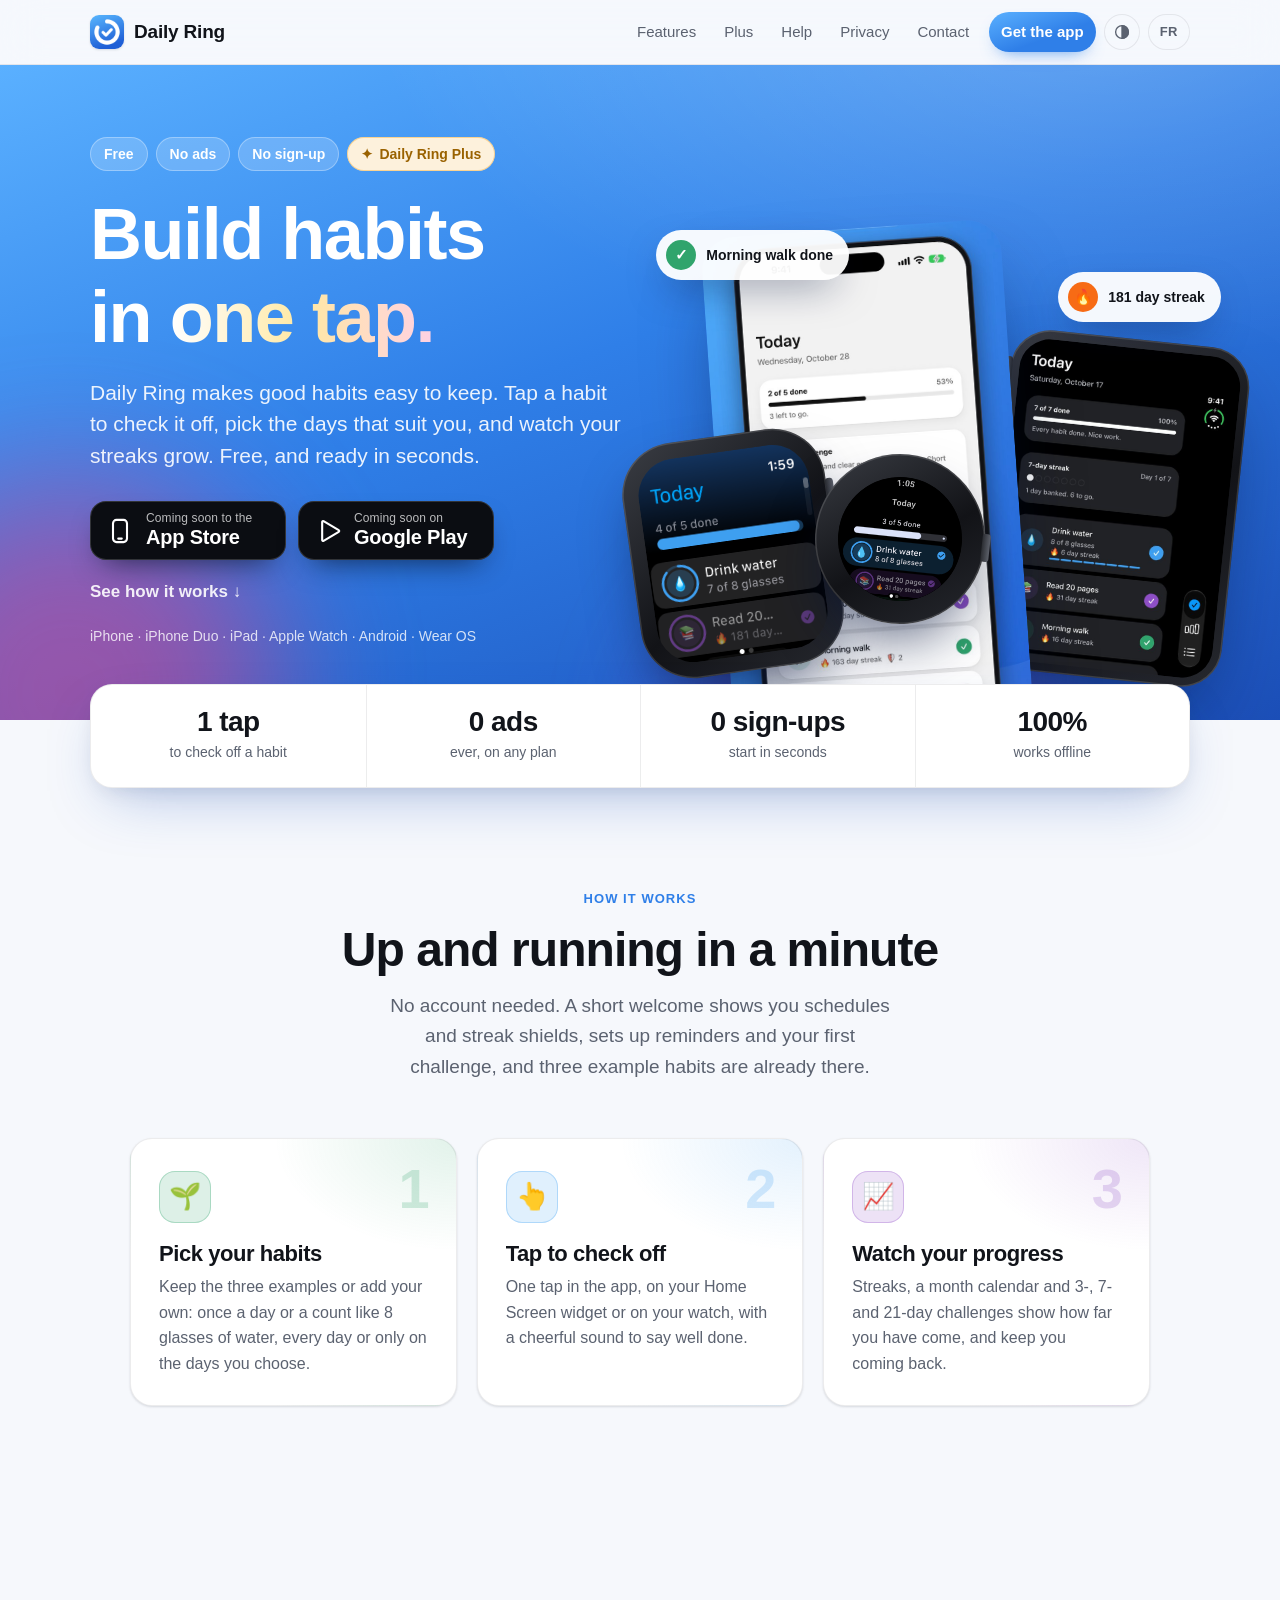
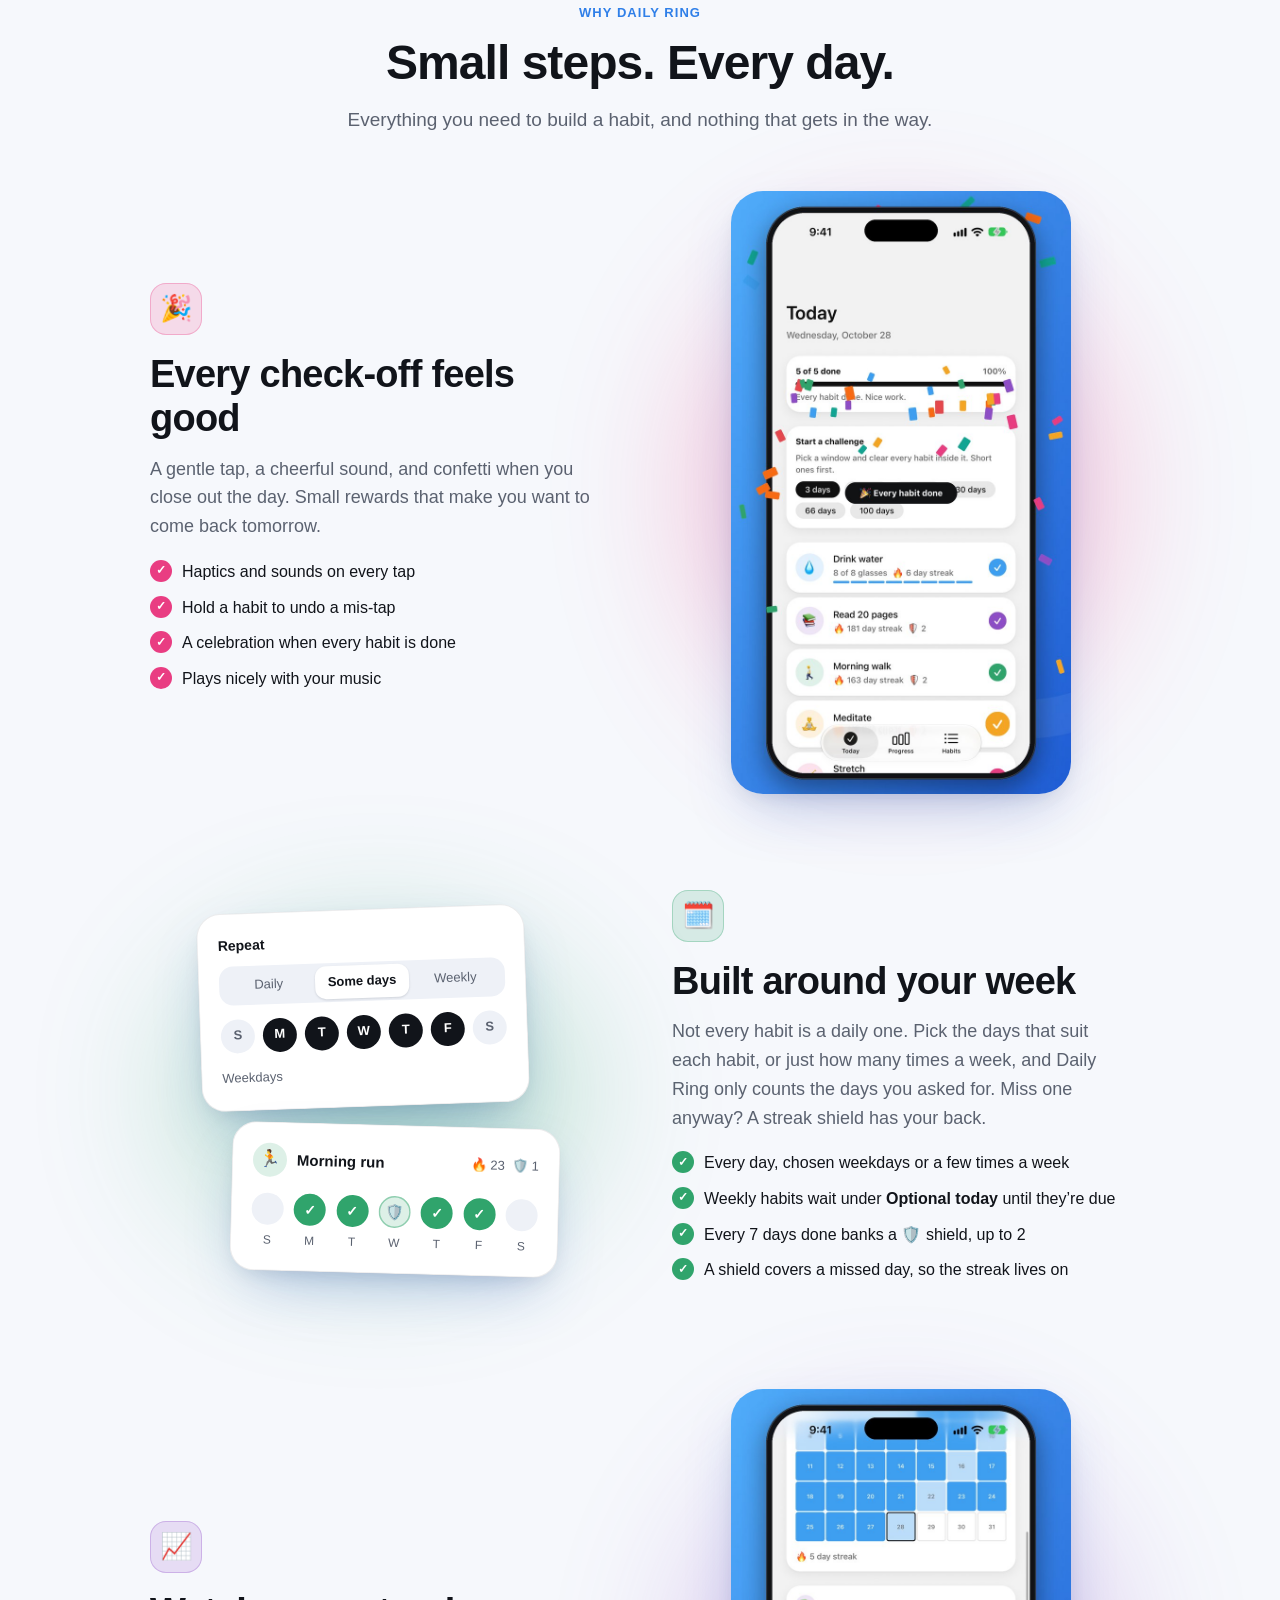
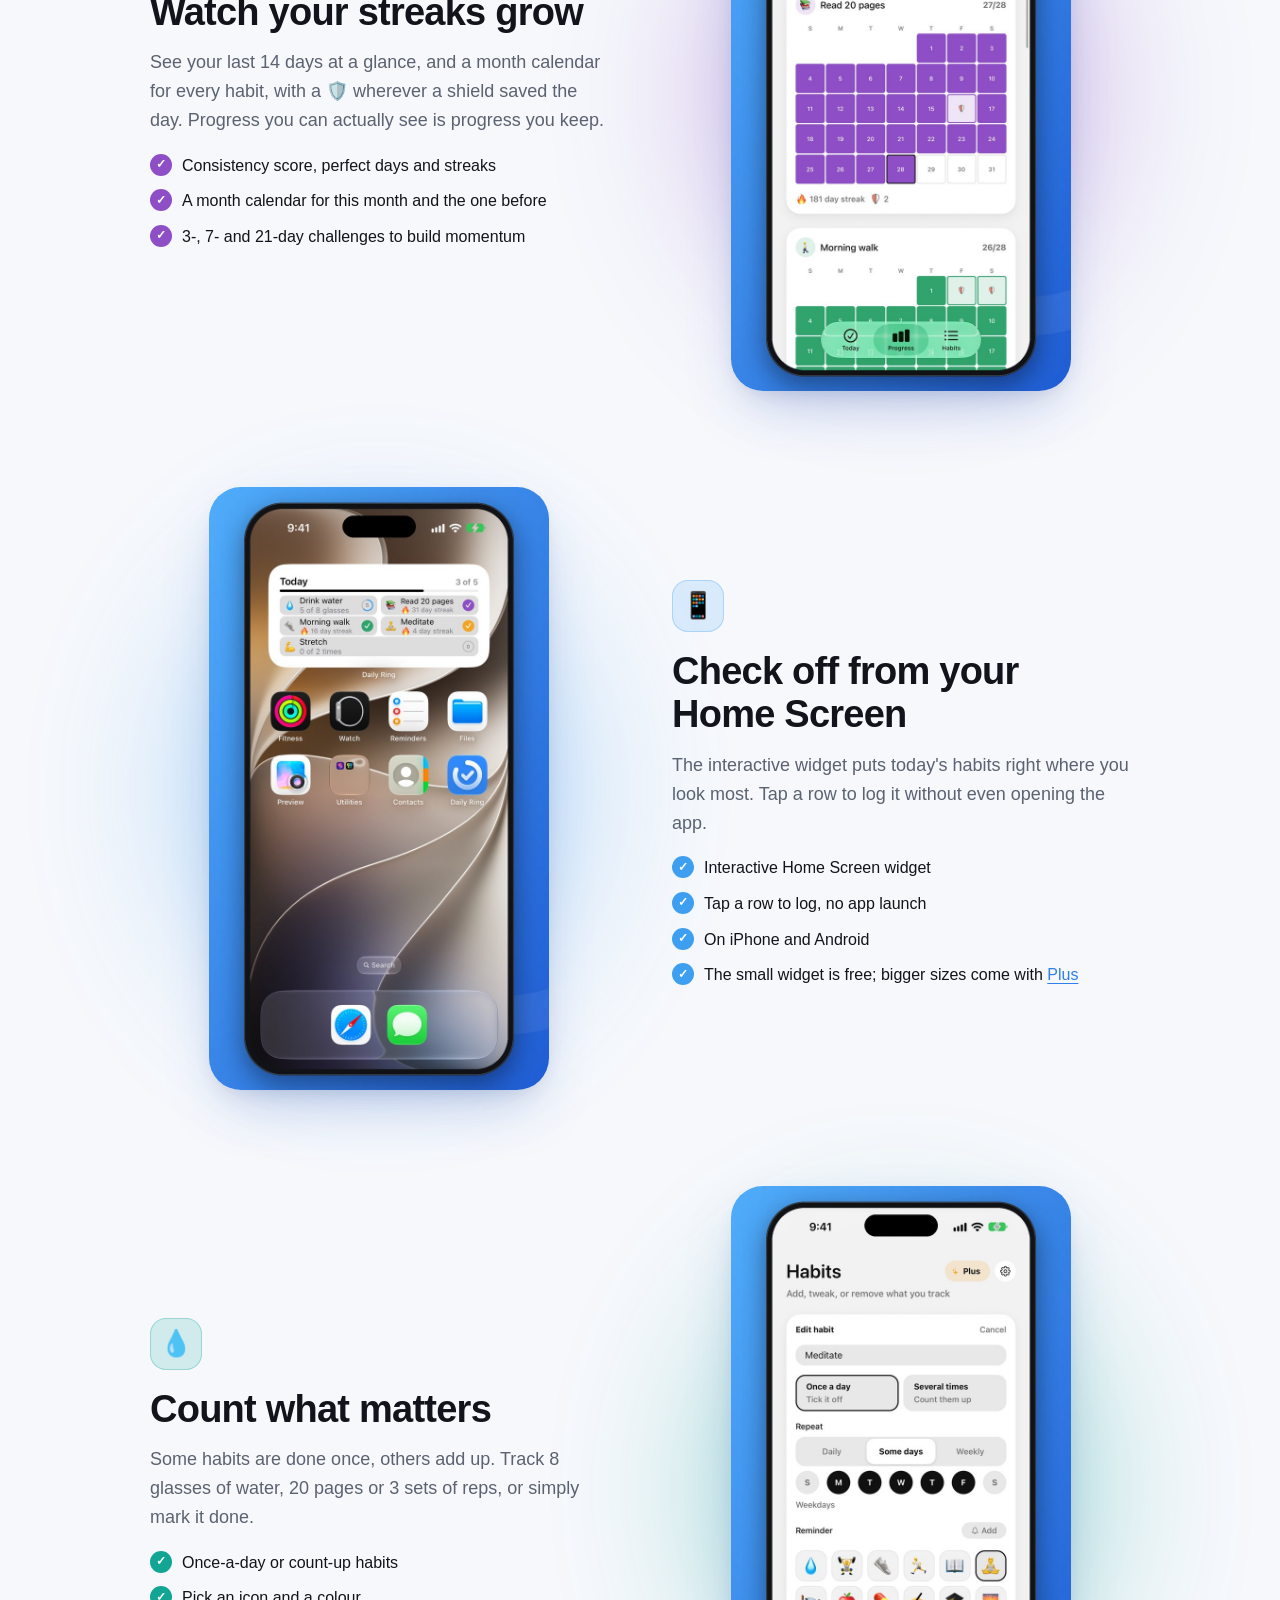
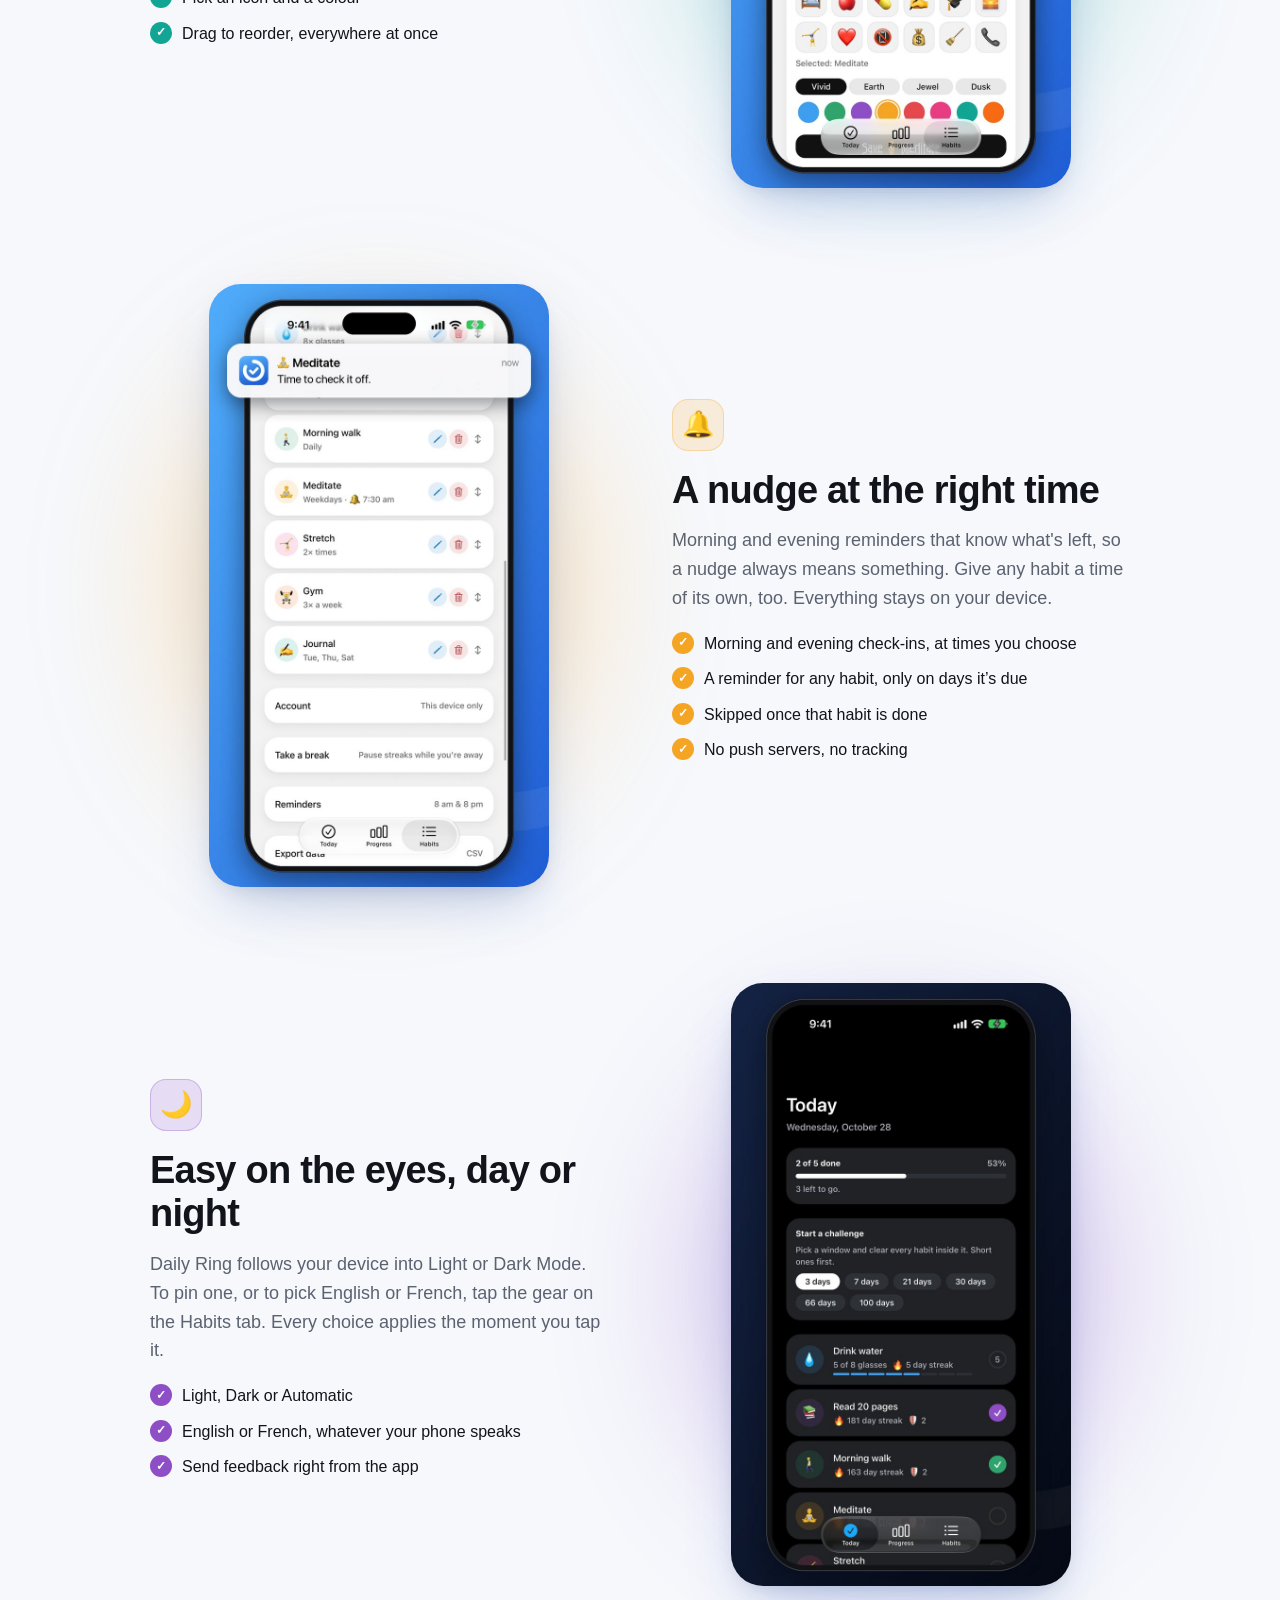
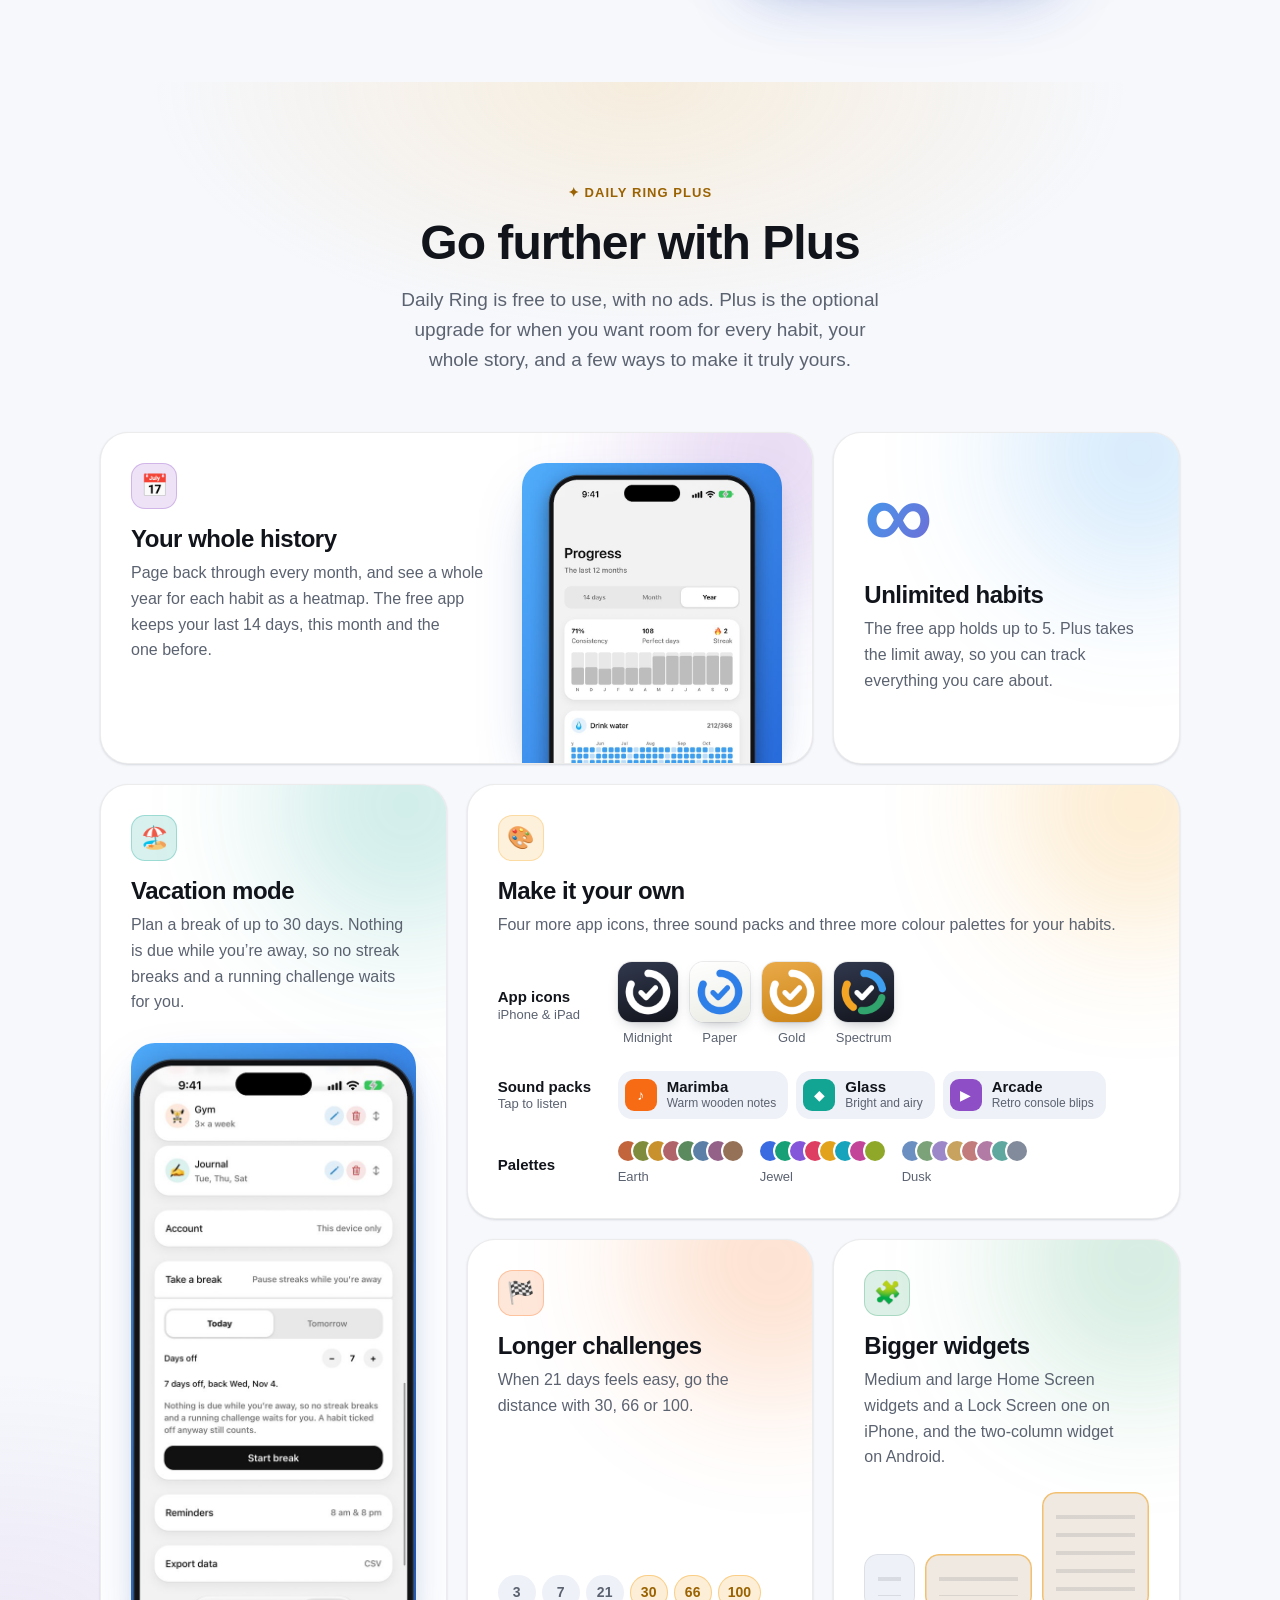
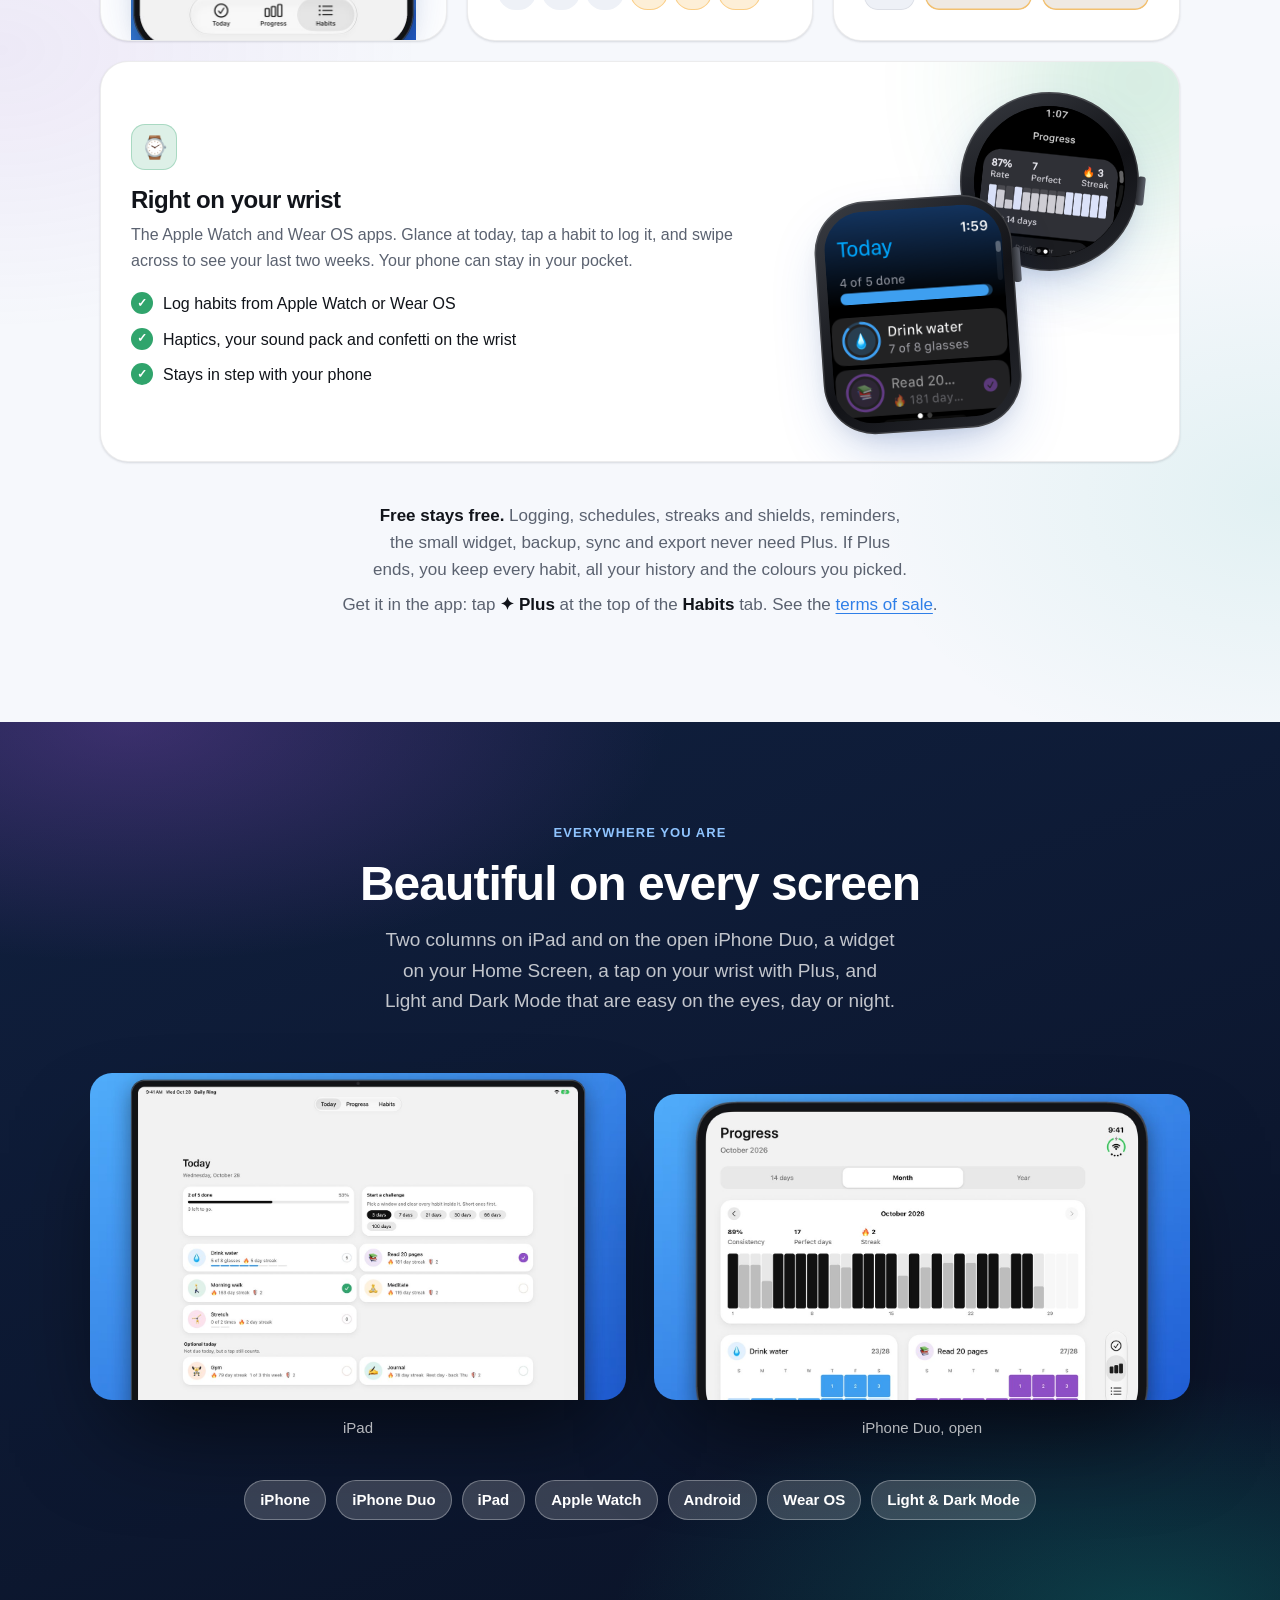
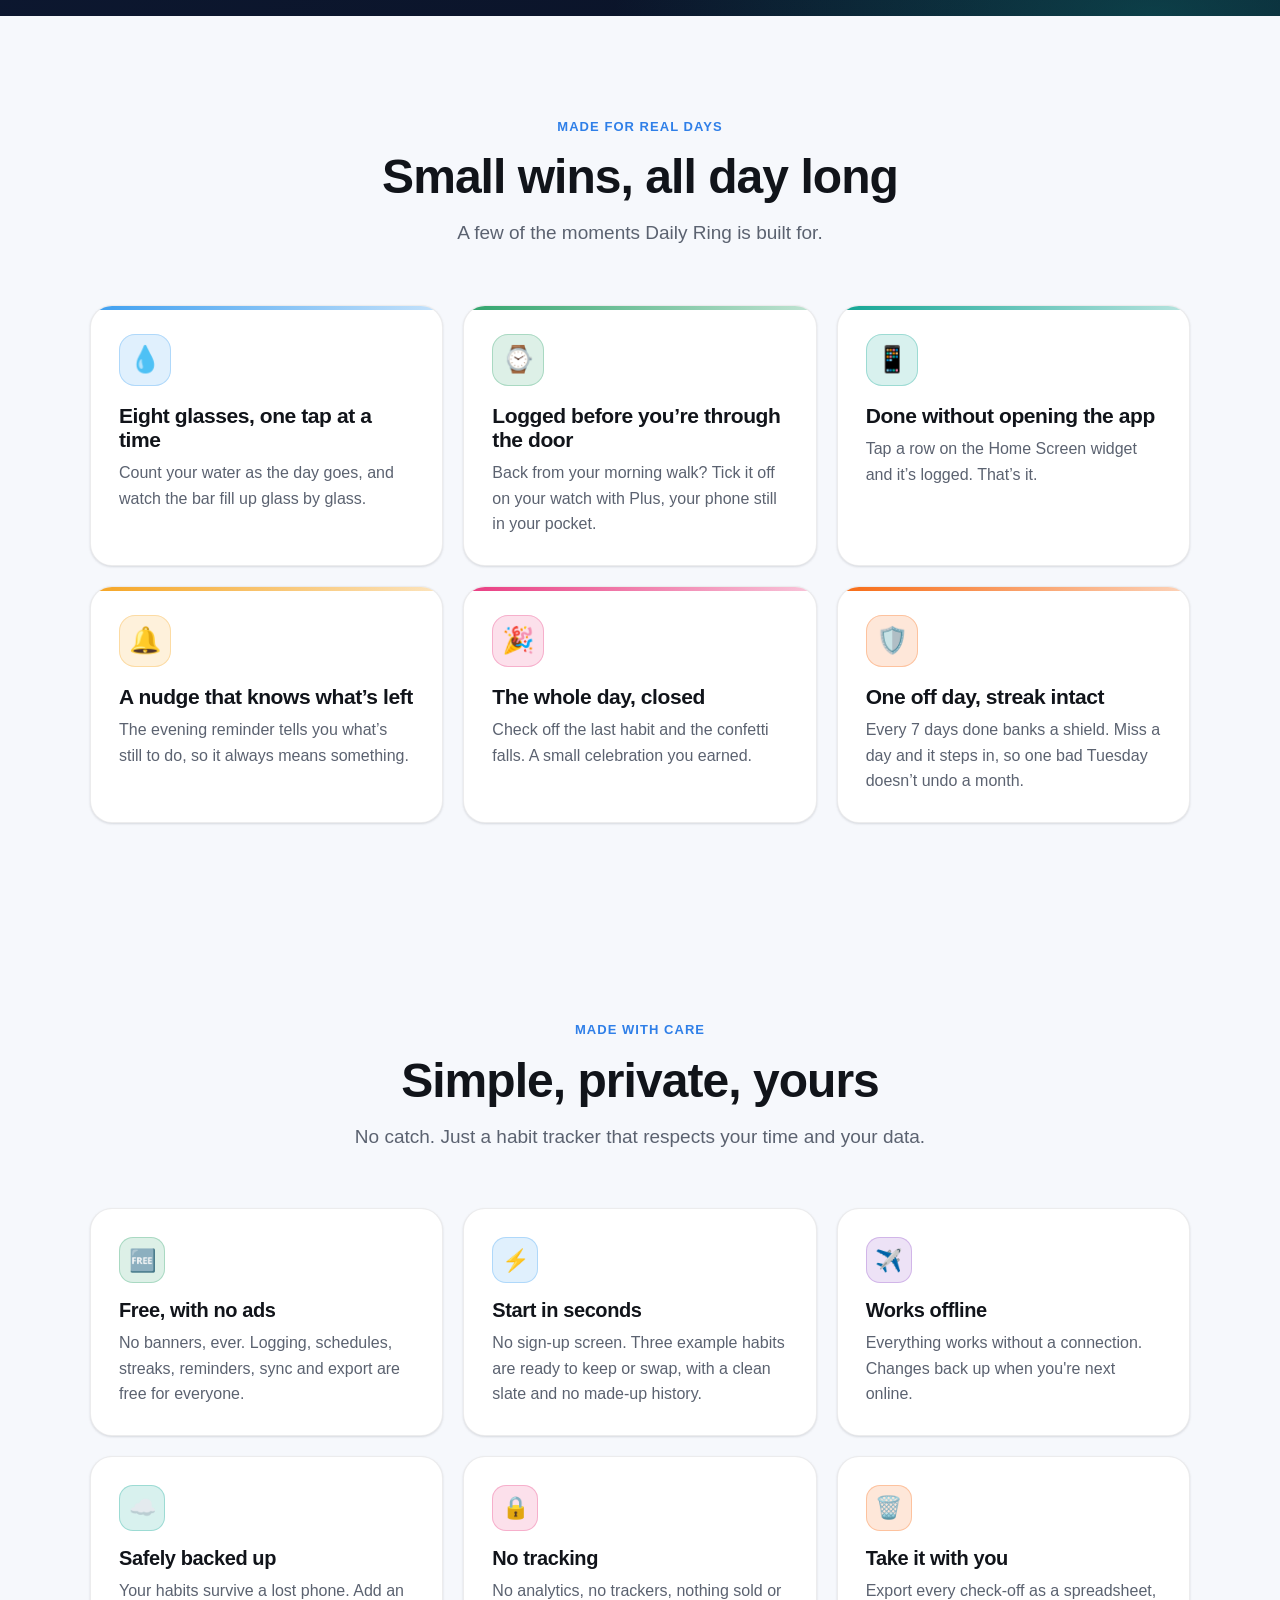
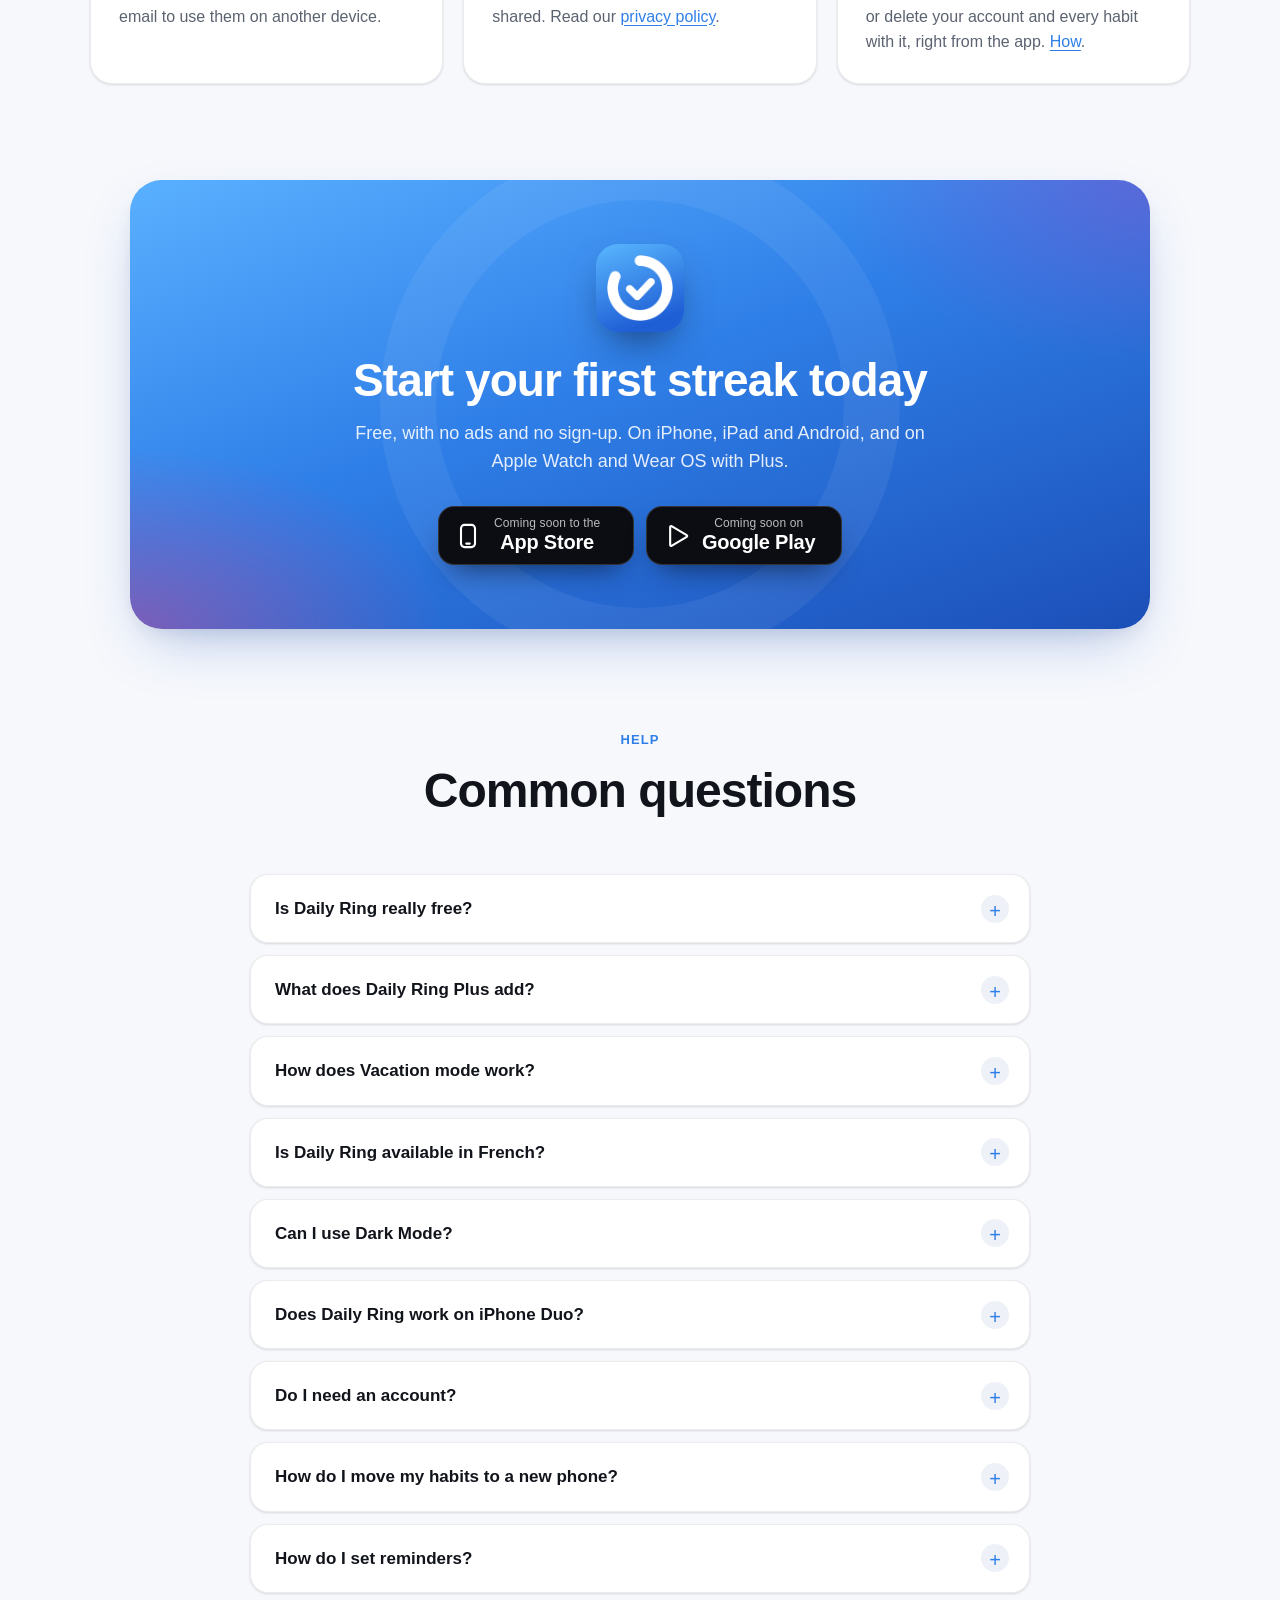
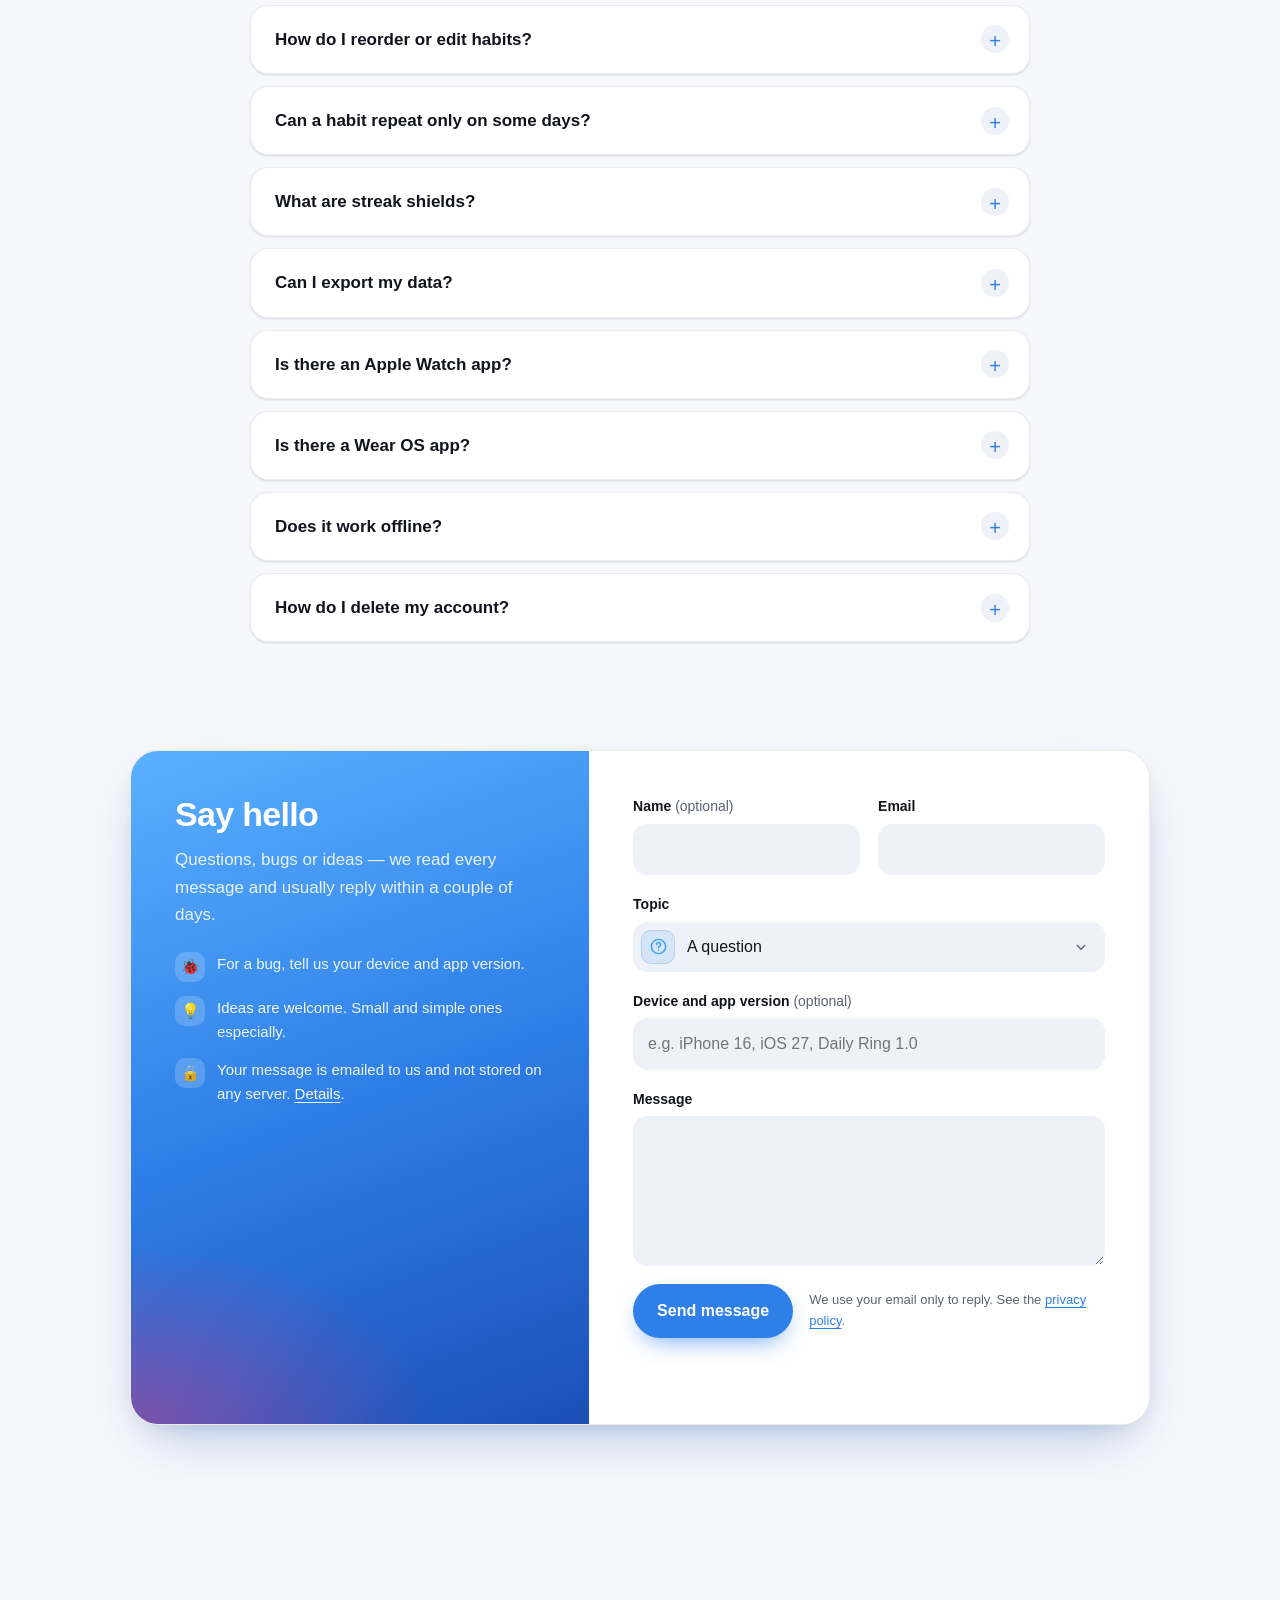
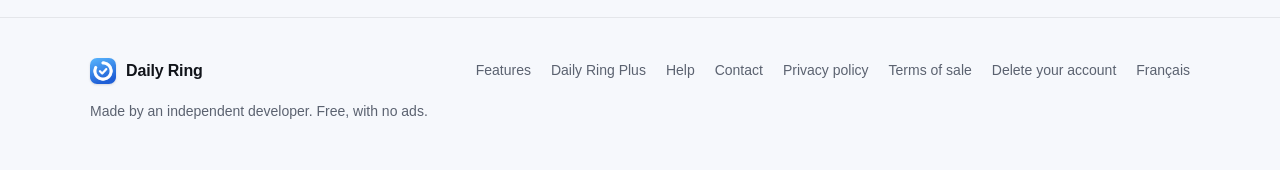
==== index.html @ 7f3bb1f4 "Refresh the site for the current app and add a Plus section - New Plus section: history, unlimited h" ====
<!doctype html>
<html lang="en">
  <head>
    <meta charset="utf-8" />
    <meta name="viewport" content="width=device-width, initial-scale=1" />
    <title>Daily Ring · Build habits in one tap</title>
    <meta
      name="description"
      content="Daily Ring is a simple, free habit tracker with no ads and no sign-up. Tap a habit to check it off. Help, answers and contact."
    />
    <meta name="theme-color" content="#2f7fe8" />
    <script>
      // Before first paint, so a pinned theme never flashes the other one. site.js draws the switch.
      document.documentElement.classList.add('theme-js');
      try {
        var theme = localStorage.getItem('daily-ring-theme');
        if (theme === 'light' || theme === 'dark') document.documentElement.dataset.theme = theme;
      } catch (e) {}
    </script>
    <meta property="og:title" content="Daily Ring · Build habits in one tap" />
    <meta
      property="og:description"
      content="A simple, free habit tracker. No ads, no sign-up."
    />
    <meta property="og:image" content="https://ejadayel.github.io/web/images/og.jpg" />
    <meta property="og:image:width" content="1200" />
    <meta property="og:image:height" content="630" />
    <meta property="og:type" content="website" />
    <meta property="og:url" content="https://ejadayel.github.io/web/" />
    <meta name="twitter:card" content="summary_large_image" />
    <link rel="canonical" href="https://ejadayel.github.io/web/" />
    <script type="application/ld+json">
      {"@context": "https://schema.org", "@type": "MobileApplication", "name": "Daily Ring", "operatingSystem": "iOS, iPadOS, watchOS, Android, Wear OS", "applicationCategory": "HealthApplication", "description": "A simple, free habit tracker for iPhone, iPad, Apple Watch, Android and Wear OS. Tap a habit to check it off, set the days that suit you, keep your streaks going with streak shields and see your progress.", "inLanguage": ["en", "fr"], "offers": {"@type": "Offer", "price": "0", "priceCurrency": "USD"}, "url": "https://ejadayel.github.io/web/", "image": "https://ejadayel.github.io/web/images/og.jpg"}
    </script>
    <link rel="icon" href="icon.png" />
    <link rel="apple-touch-icon" href="icon.png" />
    <link rel="stylesheet" href="styles.css" />
    <link rel="alternate" hreflang="en" href="https://ejadayel.github.io/web/" />
    <link rel="alternate" hreflang="fr" href="https://ejadayel.github.io/web/fr/" />
    <link rel="alternate" hreflang="x-default" href="https://ejadayel.github.io/web/" />
    <script src="site.js" defer></script>
  </head>
  <body>
    <a class="skip" href="#main">Skip to content</a>

    <header class="site">
      <div class="container">
        <a class="brand" href="index.html"><img src="icon.png" alt="" /><span class="brand-name">Daily Ring</span></a>
        <nav aria-label="Main">
          <a class="nav-hide-sm" href="#features">Features</a>
          <a class="nav-hide-sm" href="#plus">Plus</a>
          <a class="nav-hide-sm" href="#faq">Help</a>
          <a class="nav-hide-xs" href="privacy.html">Privacy</a>
          <a class="nav-hide-sm" href="#contact">Contact</a>
          <a class="nav-cta" href="#download">Get the app</a>
          <button class="theme-toggle" type="button" aria-haspopup="menu" aria-expanded="false" aria-label="Theme"></button>
          <a class="lang" href="fr/index.html" hreflang="fr" lang="fr" title="Français">FR</a>
        </nav>
      </div>
    </header>

    <main id="main">
      <!-- Hero -->
      <section class="hero">
        <div class="container">
          <div class="hero-copy">
            <div class="pill-row">
              <span class="pill">Free</span>
              <span class="pill">No ads</span>
              <span class="pill">No sign-up</span>
              <a class="pill pill-plus" href="#plus"><span aria-hidden="true">✦</span> Daily Ring Plus</a>
            </div>
            <h1 style="margin-top: 22px">
              Build habits<br />in <span class="ring-word">one tap.</span>
            </h1>
            <p class="lede">
              Daily Ring makes good habits easy to keep. Tap a habit to check it off, pick the days
              that suit you, and watch your streaks grow. Free, and ready in seconds.
            </p>
            <div class="store-row" role="group" aria-label="Download Daily Ring">
              <a class="store-badge is-soon" data-store="appStore" data-live="Download on the">
                <svg viewBox="0 0 24 24" aria-hidden="true"><rect x="6" y="2.5" width="12" height="19" rx="3" fill="none" stroke="currentColor" stroke-width="1.8" /><path d="M10.5 18.5h3" stroke="currentColor" stroke-width="1.8" stroke-linecap="round" /></svg>
                <span><small>Coming soon to the</small>App Store</span>
              </a>
              <a class="store-badge is-soon" data-store="googlePlay" data-live="Get it on">
                <svg viewBox="0 0 24 24" aria-hidden="true"><path d="M7 4.2v15.6a.8.8 0 0 0 1.2.7l13-7.8a.8.8 0 0 0 0-1.4l-13-7.8A.8.8 0 0 0 7 4.2Z" fill="none" stroke="currentColor" stroke-width="1.8" stroke-linejoin="round" /></svg>
                <span><small>Coming soon on</small>Google Play</span>
              </a>
            </div>
            <a class="hero-more" href="#how">See how it works <span aria-hidden="true">↓</span></a>
            <p class="platforms">iPhone · iPhone Duo · iPad · Apple Watch · Android · Wear OS</p>
          </div>

          <div class="hero-art" aria-hidden="true">
            <div class="duo hero-duo">
              <img src="images/duo-folded.jpg" alt="" width="600" height="874" fetchpriority="high" />
            </div>
            <img
              class="phone phone-front"
              src="images/today.jpg"
              alt=""
              width="720"
              height="1276"
              fetchpriority="high"
            />
            <div class="watch hero-watch">
              <img src="images/watch-today.png" alt="" width="416" height="496" fetchpriority="high" />
            </div>
            <div class="wear hero-wear">
              <img src="images/wear-today.png" alt="" width="454" height="454" fetchpriority="high" />
            </div>
            <div class="float-chip chip-a">
              <span class="dot" style="background: var(--c-green)">✓</span>Morning walk done
            </div>
            <div class="float-chip chip-b">
              <span class="dot" style="background: var(--c-orange)">🔥</span>181 day streak
            </div>
          </div>
        </div>
      </section>

      <!-- Stats -->
      <div class="stats">
        <div class="container">
          <div class="stats-grid reveal">
            <div class="stat"><strong>1 tap</strong><span>to check off a habit</span></div>
            <div class="stat"><strong>0 ads</strong><span>ever, on any plan</span></div>
            <div class="stat"><strong>0 sign-ups</strong><span>start in seconds</span></div>
            <div class="stat"><strong>100%</strong><span>works offline</span></div>
          </div>
        </div>
      </div>

      <!-- How it works -->
      <section class="block how" id="how">
        <div class="container">
          <div class="section-head reveal">
            <span class="eyebrow">How it works</span>
            <h2>Up and running in a minute</h2>
            <p>No account needed. A short welcome shows you schedules and streak shields, sets up reminders and your first challenge, and three example habits are already there.</p>
          </div>
          <ol class="steps-row">
            <li class="step reveal" style="--accent: var(--c-green)">
              <span class="step-num" aria-hidden="true">1</span>
              <span class="icon-badge" aria-hidden="true">🌱</span>
              <h3>Pick your habits</h3>
              <p>Keep the three examples or add your own: once a day or a count like 8 glasses of water, every day or only on the days you choose.</p>
            </li>
            <li class="step reveal" style="--accent: var(--c-blue)">
              <span class="step-num" aria-hidden="true">2</span>
              <span class="icon-badge" aria-hidden="true">👆</span>
              <h3>Tap to check off</h3>
              <p>One tap in the app, on your Home Screen widget or on your watch, with a cheerful sound to say well done.</p>
            </li>
            <li class="step reveal" style="--accent: var(--c-purple)">
              <span class="step-num" aria-hidden="true">3</span>
              <span class="icon-badge" aria-hidden="true">📈</span>
              <h3>Watch your progress</h3>
              <p>Streaks, a month calendar and 3-, 7- and 21-day challenges show how far you have come, and keep you coming back.</p>
            </li>
          </ol>
        </div>
      </section>

      <!-- Features -->
      <section class="block" id="features">
        <div class="container">
          <div class="section-head reveal">
            <span class="eyebrow">Why Daily Ring</span>
            <h2>Small steps. Every day.</h2>
            <p>Everything you need to build a habit, and nothing that gets in the way.</p>
          </div>

          <div class="feature reveal" style="--accent: var(--c-pink)">
            <div class="feature-art">
              <img
                class="shot"
                src="images/confetti.jpg"
                alt="Today screen with every habit done and confetti falling"
                width="720"
                height="1276"
                loading="lazy"
              />
            </div>
            <div class="feature-copy">
              <span class="icon-badge">🎉</span>
              <h3>Every check-off feels good</h3>
              <p>
                A gentle tap, a cheerful sound, and confetti when you close out the day. Small
                rewards that make you want to come back tomorrow.
              </p>
              <ul class="ticks">
                <li>Haptics and sounds on every tap</li>
                <li>Hold a habit to undo a mis-tap</li>
                <li>A celebration when every habit is done</li>
                <li>Plays nicely with your music</li>
              </ul>
            </div>
          </div>

          <div class="feature reveal" id="schedules" style="--accent: var(--c-green)">
            <div class="feature-art">
              <div
                class="week-art"
                role="img"
                aria-label="A habit set to repeat on weekdays, and its week: done Monday, Tuesday, Thursday and Friday, Wednesday covered by a streak shield, and the weekend a rest day"
              >
                <div class="mini-card week-repeat">
                  <span class="mini-label">Repeat</span>
                  <div class="mini-seg"><span>Daily</span><span class="on">Some days</span><span>Weekly</span></div>
                  <div class="mini-days"><span>S</span><span class="on">M</span><span class="on">T</span><span class="on">W</span><span class="on">T</span><span class="on">F</span><span>S</span></div>
                  <span class="mini-note">Weekdays</span>
                </div>
                <div class="mini-card week-streak">
                  <div class="mini-head">
                    <span class="mini-habit"><span class="mini-emoji">🏃</span>Morning run</span>
                    <span class="mini-badges">🔥 23 &nbsp;🛡️ 1</span>
                  </div>
                  <div class="mini-marks"><span class="rest"><i></i>S</span><span class="done"><i>✓</i>M</span><span class="done"><i>✓</i>T</span><span class="shield"><i>🛡️</i>W</span><span class="done"><i>✓</i>T</span><span class="done"><i>✓</i>F</span><span class="rest"><i></i>S</span></div>
                </div>
              </div>
            </div>
            <div class="feature-copy">
              <span class="icon-badge">🗓️</span>
              <h3>Built around your week</h3>
              <p>
                Not every habit is a daily one. Pick the days that suit each habit, or just how many
                times a week, and Daily Ring only counts the days you asked for. Miss one anyway? A
                streak shield has your back.
              </p>
              <ul class="ticks">
                <li>Every day, chosen weekdays or a few times a week</li>
                <li>Weekly habits wait under <strong>Optional today</strong> until they’re due</li>
                <li>Every 7 days done banks a 🛡️ shield, up to 2</li>
                <li>A shield covers a missed day, so the streak lives on</li>
              </ul>
            </div>
          </div>

          <div class="feature reveal" style="--accent: var(--c-purple)">
            <div class="feature-art">
              <img
                class="shot"
                src="images/progress.jpg"
                alt="Progress screen with a month calendar for each habit, a missed day covered by a streak shield"
                width="720"
                height="1276"
                loading="lazy"
              />
            </div>
            <div class="feature-copy">
              <span class="icon-badge">📈</span>
              <h3>Watch your streaks grow</h3>
              <p>
                See your last 14 days at a glance, and a month calendar for every habit, with a 🛡️
                wherever a shield saved the day. Progress you can actually see is progress you keep.
              </p>
              <ul class="ticks">
                <li>Consistency score, perfect days and streaks</li>
                <li>A month calendar for this month and the one before</li>
                <li>3-, 7- and 21-day challenges to build momentum</li>
              </ul>
            </div>
          </div>

          <div class="feature reveal" style="--accent: var(--c-blue)">
            <div class="feature-art">
              <img
                class="shot"
                src="images/widget.jpg"
                alt="Home Screen with the medium Daily Ring widget showing today's habits"
                width="720"
                height="1276"
                loading="lazy"
              />
            </div>
            <div class="feature-copy">
              <span class="icon-badge">📱</span>
              <h3>Check off from your Home Screen</h3>
              <p>
                The interactive widget puts today's habits right where you look most. Tap a row to
                log it without even opening the app.
              </p>
              <ul class="ticks">
                <li>Interactive Home Screen widget</li>
                <li>Tap a row to log, no app launch</li>
                <li>On iPhone and Android</li>
                <li>The small widget is free; bigger sizes come with <a href="#plus">Plus</a></li>
              </ul>
            </div>
          </div>

          <div class="feature reveal" style="--accent: var(--c-teal)">
            <div class="feature-art">
              <img
                class="shot"
                src="images/schedule.jpg"
                alt="The habit form editing Meditate: once a day, on weekdays, with its icon and colour"
                width="720"
                height="1276"
                loading="lazy"
              />
            </div>
            <div class="feature-copy">
              <span class="icon-badge">💧</span>
              <h3>Count what matters</h3>
              <p>
                Some habits are done once, others add up. Track 8 glasses of water, 20 pages or 3
                sets of reps, or simply mark it done.
              </p>
              <ul class="ticks">
                <li>Once-a-day or count-up habits</li>
                <li>Pick an icon and a colour</li>
                <li>Drag to reorder, everywhere at once</li>
              </ul>
            </div>
          </div>

          <div class="feature reveal" style="--accent: var(--c-amber)">
            <div class="feature-art">
              <img
                class="shot"
                src="images/reminders.jpg"
                alt="A Daily Ring reminder banner for Meditate, over the list of habits and their schedules"
                width="720"
                height="1276"
                loading="lazy"
              />
            </div>
            <div class="feature-copy">
              <span class="icon-badge">🔔</span>
              <h3>A nudge at the right time</h3>
              <p>
                Morning and evening reminders that know what's left, so a nudge always means
                something. Give any habit a time of its own, too. Everything stays on your device.
              </p>
              <ul class="ticks">
                <li>Morning and evening check-ins, at times you choose</li>
                <li>A reminder for any habit, only on days it’s due</li>
                <li>Skipped once that habit is done</li>
                <li>No push servers, no tracking</li>
              </ul>
            </div>
          </div>

          <div class="feature reveal" style="--accent: var(--c-purple)">
            <div class="feature-art">
              <img
                class="shot"
                src="images/dark.jpg"
                alt="The Today screen in Dark Mode"
                width="720"
                height="1276"
                loading="lazy"
              />
            </div>
            <div class="feature-copy">
              <span class="icon-badge">🌙</span>
              <h3>Easy on the eyes, day or night</h3>
              <p>
                Daily Ring follows your device into Light or Dark Mode. To pin one, or to pick English
                or French, tap the gear on the Habits tab. Every choice applies the moment you tap it.
              </p>
              <ul class="ticks">
                <li>Light, Dark or Automatic</li>
                <li>English or French, whatever your phone speaks</li>
                <li>Send feedback right from the app</li>
              </ul>
            </div>
          </div>
        </div>
      </section>

      <!-- Plus: the optional upgrade. No prices here; the app's upgrade sheet shows the store's. -->
      <section class="block plus" id="plus">
        <div class="container">
          <div class="section-head reveal">
            <span class="eyebrow plus-eyebrow"><span aria-hidden="true">✦</span> Daily Ring Plus</span>
            <h2>Go further with Plus</h2>
            <p>
              Daily Ring is free to use, with no ads. Plus is the optional upgrade for when you want
              room for every habit, your whole story, and a few ways to make it truly yours.
            </p>
          </div>

          <div class="plus-grid">
            <article class="plus-tile plus-split span-2 reveal" style="--accent: var(--c-purple)">
              <div class="plus-copy">
                <span class="icon-badge" aria-hidden="true">📅</span>
                <h3>Your whole history</h3>
                <p>
                  Page back through every month, and see a whole year for each habit as a heatmap.
                  The free app keeps your last 14 days, this month and the one before.
                </p>
              </div>
              <div class="plus-peek">
                <img
                  src="images/year.jpg"
                  alt="Progress in the Year view: consistency by month, and a year heatmap for each habit"
                  width="720"
                  height="1276"
                  loading="lazy"
                />
              </div>
            </article>

            <article class="plus-tile reveal" style="--accent: var(--c-blue)">
              <span class="plus-figure" aria-hidden="true">∞</span>
              <h3>Unlimited habits</h3>
              <p>
                The free app holds up to 5. Plus takes the limit away, so you can track everything
                you care about.
              </p>
            </article>

            <article class="plus-tile plus-split plus-tall reveal" style="--accent: var(--c-teal)">
              <div class="plus-copy">
                <span class="icon-badge" aria-hidden="true">🏖️</span>
                <h3>Vacation mode</h3>
                <p>
                  Plan a break of up to 30 days. Nothing is due while you’re away, so no streak
                  breaks and a running challenge waits for you.
                </p>
              </div>
              <div class="plus-peek">
                <img
                  src="images/break.jpg"
                  alt="The Take a break panel on the Habits tab: 7 days off from today, and a Start break button"
                  width="720"
                  height="1276"
                  loading="lazy"
                />
              </div>
            </article>

            <article class="plus-tile span-2 reveal" style="--accent: var(--c-amber)">
              <span class="icon-badge" aria-hidden="true">🎨</span>
              <h3>Make it your own</h3>
              <p>Four more app icons, three sound packs and three more colour palettes for your habits.</p>
              <div class="style-rows">
                <div class="style-row">
                  <span class="style-label">App icons <small>iPhone &amp; iPad</small></span>
                  <ul class="app-icons">
                    <li><img src="images/icons/midnight.png" alt="" width="180" height="180" loading="lazy" />Midnight</li>
                    <li><img src="images/icons/paper.png" alt="" width="180" height="180" loading="lazy" />Paper</li>
                    <li><img src="images/icons/gold.png" alt="" width="180" height="180" loading="lazy" />Gold</li>
                    <li><img src="images/icons/spectrum.png" alt="" width="180" height="180" loading="lazy" />Spectrum</li>
                  </ul>
                </div>
                <div class="style-row">
                  <span class="style-label">Sound packs <small>Tap to listen</small></span>
                  <ul class="sound-packs">
                    <li><button type="button" data-sound="audio/marimba.mp3" aria-pressed="false" style="--tone: var(--c-orange)"><span class="sound-icon" aria-hidden="true">♪</span><span><strong>Marimba</strong><small>Warm wooden notes</small></span></button></li>
                    <li><button type="button" data-sound="audio/glass.mp3" aria-pressed="false" style="--tone: var(--c-teal)"><span class="sound-icon" aria-hidden="true">◆</span><span><strong>Glass</strong><small>Bright and airy</small></span></button></li>
                    <li><button type="button" data-sound="audio/arcade.mp3" aria-pressed="false" style="--tone: var(--c-purple)"><span class="sound-icon" aria-hidden="true">▶</span><span><strong>Arcade</strong><small>Retro console blips</small></span></button></li>
                  </ul>
                </div>
                <div class="style-row">
                  <span class="style-label">Palettes</span>
                  <ul class="palettes">
                    <li><span class="swatches" aria-hidden="true"><i style="background: #c2643c"></i><i style="background: #7e8c3b"></i><i style="background: #c8912e"></i><i style="background: #b0646a"></i><i style="background: #5c8a5f"></i><i style="background: #5b7fa6"></i><i style="background: #946189"></i><i style="background: #957257"></i></span>Earth</li>
                    <li><span class="swatches" aria-hidden="true"><i style="background: #3a6be0"></i><i style="background: #17a076"></i><i style="background: #8456da"></i><i style="background: #de3e62"></i><i style="background: #e2a21c"></i><i style="background: #16a3bc"></i><i style="background: #c2459a"></i><i style="background: #8fa82a"></i></span>Jewel</li>
                    <li><span class="swatches" aria-hidden="true"><i style="background: #6c8fc2"></i><i style="background: #7ca27a"></i><i style="background: #9c88c8"></i><i style="background: #c7a35f"></i><i style="background: #c27c7c"></i><i style="background: #b27ba5"></i><i style="background: #5ea8a0"></i><i style="background: #828b9b"></i></span>Dusk</li>
                  </ul>
                </div>
              </div>
            </article>

            <article class="plus-tile reveal" style="--accent: var(--c-orange)">
              <span class="icon-badge" aria-hidden="true">🏁</span>
              <h3>Longer challenges</h3>
              <p>When 21 days feels easy, go the distance with 30, 66 or 100.</p>
              <div class="day-chips" aria-hidden="true">
                <span>3</span><span>7</span><span>21</span><span class="is-plus">30</span><span class="is-plus">66</span><span class="is-plus">100</span>
              </div>
            </article>

            <article class="plus-tile plus-widgets reveal" style="--accent: var(--c-green)">
              <span class="icon-badge" aria-hidden="true">🧩</span>
              <h3>Bigger widgets</h3>
              <p>
                Medium and large Home Screen widgets and a Lock Screen one on iPhone, and the
                two-column widget on Android.
              </p>
              <div class="widget-sizes" aria-hidden="true">
                <span class="ws ws-s"></span><span class="ws ws-m is-plus"></span><span class="ws ws-l is-plus"></span>
              </div>
            </article>

            <article class="plus-tile plus-split plus-wrist span-3 reveal" id="apple-watch" style="--accent: var(--c-green)">
              <div class="plus-copy">
                <span class="icon-badge" aria-hidden="true">⌚️</span>
                <h3>Right on your wrist</h3>
                <p>
                  The Apple Watch and Wear OS apps. Glance at today, tap a habit to log it, and
                  swipe across to see your last two weeks. Your phone can stay in your pocket.
                </p>
                <ul class="ticks">
                  <li>Log habits from Apple Watch or Wear OS</li>
                  <li>Haptics, your sound pack and confetti on the wrist</li>
                  <li>Stays in step with your phone</li>
                </ul>
              </div>
              <div class="watch-pair">
                <div class="wear wear-back">
                  <img
                    src="images/wear-progress.png"
                    alt="Daily Ring on Wear OS: the Progress page with the last 14 days"
                    width="454"
                    height="454"
                    loading="lazy"
                  />
                </div>
                <div class="watch watch-front">
                  <img
                    src="images/watch-today.png"
                    alt="Daily Ring on Apple Watch: today's habits, 4 of 5 done"
                    width="416"
                    height="496"
                    loading="lazy"
                  />
                </div>
              </div>
            </article>
          </div>

          <div class="plus-promise reveal">
            <p>
              <strong>Free stays free.</strong> Logging, schedules, streaks and shields, reminders,
              the small widget, backup, sync and export never need Plus. If Plus ends, you keep every
              habit, all your history and the colours you picked.
            </p>
            <p class="plus-how">
              Get it in the app: tap <strong><span aria-hidden="true">✦</span> Plus</strong> at the
              top of the <strong>Habits</strong> tab. See the <a href="terms.html">terms of sale</a>.
            </p>
          </div>
        </div>
      </section>

      <!-- iPad band -->
      <section class="block band">
        <div class="container">
          <div class="section-head reveal">
            <span class="eyebrow">Everywhere you are</span>
            <h2>Beautiful on every screen</h2>
            <p>
              Two columns on iPad and on the open iPhone Duo, a widget on your Home Screen, a tap on
              your wrist with Plus, and Light and Dark Mode that are easy on the eyes, day or night.
            </p>
          </div>
          <div class="screens reveal">
            <figure>
              <img
                src="images/ipad.jpg"
                alt="Daily Ring on iPad with habits laid out in two columns"
                width="1500"
                height="915"
                loading="lazy"
              />
              <figcaption>iPad</figcaption>
            </figure>
            <figure>
              <img
                src="images/duo.jpg"
                alt="Daily Ring on the open iPhone Duo: Progress, with this month and each habit's calendar side by side"
                width="1500"
                height="855"
                loading="lazy"
              />
              <figcaption>iPhone Duo, open</figcaption>
            </figure>
          </div>
          <div class="device-row reveal">
            <span class="pill">iPhone</span>
            <span class="pill">iPhone Duo</span>
            <span class="pill">iPad</span>
            <span class="pill">Apple Watch</span>
            <span class="pill">Android</span>
            <span class="pill">Wear OS</span>
            <span class="pill">Light &amp; Dark Mode</span>
          </div>
        </div>
      </section>

      <!-- Moments: what a day with the app looks like. Product moments, not quotes. -->
      <section class="block">
        <div class="container">
          <div class="section-head reveal">
            <span class="eyebrow">Made for real days</span>
            <h2>Small wins, all day long</h2>
            <p>A few of the moments Daily Ring is built for.</p>
          </div>
          <ul class="moments">
            <li class="moment reveal" style="--accent: var(--c-blue)">
              <span class="icon-badge" aria-hidden="true">💧</span>
              <h3>Eight glasses, one tap at a time</h3>
              <p>Count your water as the day goes, and watch the bar fill up glass by glass.</p>
            </li>
            <li class="moment reveal" style="--accent: var(--c-green)">
              <span class="icon-badge" aria-hidden="true">⌚️</span>
              <h3>Logged before you’re through the door</h3>
              <p>Back from your morning walk? Tick it off on your watch with Plus, your phone still in your pocket.</p>
            </li>
            <li class="moment reveal" style="--accent: var(--c-teal)">
              <span class="icon-badge" aria-hidden="true">📱</span>
              <h3>Done without opening the app</h3>
              <p>Tap a row on the Home Screen widget and it’s logged. That’s it.</p>
            </li>
            <li class="moment reveal" style="--accent: var(--c-amber)">
              <span class="icon-badge" aria-hidden="true">🔔</span>
              <h3>A nudge that knows what’s left</h3>
              <p>The evening reminder tells you what’s still to do, so it always means something.</p>
            </li>
            <li class="moment reveal" style="--accent: var(--c-pink)">
              <span class="icon-badge" aria-hidden="true">🎉</span>
              <h3>The whole day, closed</h3>
              <p>Check off the last habit and the confetti falls. A small celebration you earned.</p>
            </li>
            <li class="moment reveal" style="--accent: var(--c-orange)">
              <span class="icon-badge" aria-hidden="true">🛡️</span>
              <h3>One off day, streak intact</h3>
              <p>Every 7 days done banks a shield. Miss a day and it steps in, so one bad Tuesday doesn’t undo a month.</p>
            </li>
          </ul>
        </div>
      </section>

      <!-- Values -->
      <section class="block">
        <div class="container">
          <div class="section-head reveal">
            <span class="eyebrow">Made with care</span>
            <h2>Simple, private, yours</h2>
            <p>No catch. Just a habit tracker that respects your time and your data.</p>
          </div>
          <div class="cards">
            <div class="value reveal" style="--accent: var(--c-green)">
              <span class="icon-badge">🆓</span>
              <h3>Free, with no ads</h3>
              <p>No banners, ever. Logging, schedules, streaks, reminders, sync and export are free for everyone.</p>
            </div>
            <div class="value reveal" style="--accent: var(--c-blue)">
              <span class="icon-badge">⚡️</span>
              <h3>Start in seconds</h3>
              <p>
                No sign-up screen. Three example habits are ready to keep or swap, with a clean slate
                and no made-up history.
              </p>
            </div>
            <div class="value reveal" style="--accent: var(--c-purple)">
              <span class="icon-badge">✈️</span>
              <h3>Works offline</h3>
              <p>Everything works without a connection. Changes back up when you're next online.</p>
            </div>
            <div class="value reveal" style="--accent: var(--c-teal)">
              <span class="icon-badge">☁️</span>
              <h3>Safely backed up</h3>
              <p>Your habits survive a lost phone. Add an email to use them on another device.</p>
            </div>
            <div class="value reveal" style="--accent: var(--c-pink)">
              <span class="icon-badge">🔒</span>
              <h3>No tracking</h3>
              <p>
                No analytics, no trackers, nothing sold or shared. Read our
                <a href="privacy.html">privacy policy</a>.
              </p>
            </div>
            <div class="value reveal" style="--accent: var(--c-orange)">
              <span class="icon-badge">🗑️</span>
              <h3>Take it with you</h3>
              <p>
                Export every check-off as a spreadsheet, or delete your account and every habit with
                it, right from the app. <a href="delete-account.html">How</a>.
              </p>
            </div>
          </div>
        </div>
      </section>

      <!-- Reviews: filled by site.js from REVIEWS, and hidden while there are none. -->
      <section class="block" id="reviews" style="padding-top: 0" hidden>
        <div class="container">
          <div class="section-head reveal">
            <span class="eyebrow">Reviews</span>
            <h2>What people are saying</h2>
          </div>
          <ul class="reviews"></ul>
        </div>
      </section>

      <!-- Download -->
      <section class="block" id="download" style="padding-top: 0">
        <div class="container">
          <div class="cta reveal">
            <img class="cta-icon" src="icon.png" alt="" width="96" height="96" loading="lazy" />
            <h2>Start your first streak today</h2>
            <p>Free, with no ads and no sign-up. On iPhone, iPad and Android, and on Apple Watch and Wear OS with Plus.</p>
            <div class="store-row" role="group" aria-label="Download Daily Ring">
              <a class="store-badge is-soon" data-store="appStore" data-live="Download on the">
                <svg viewBox="0 0 24 24" aria-hidden="true"><rect x="6" y="2.5" width="12" height="19" rx="3" fill="none" stroke="currentColor" stroke-width="1.8" /><path d="M10.5 18.5h3" stroke="currentColor" stroke-width="1.8" stroke-linecap="round" /></svg>
                <span><small>Coming soon to the</small>App Store</span>
              </a>
              <a class="store-badge is-soon" data-store="googlePlay" data-live="Get it on">
                <svg viewBox="0 0 24 24" aria-hidden="true"><path d="M7 4.2v15.6a.8.8 0 0 0 1.2.7l13-7.8a.8.8 0 0 0 0-1.4l-13-7.8A.8.8 0 0 0 7 4.2Z" fill="none" stroke="currentColor" stroke-width="1.8" stroke-linejoin="round" /></svg>
                <span><small>Coming soon on</small>Google Play</span>
              </a>
            </div>
          </div>
        </div>
      </section>

      <!-- FAQ -->
      <section class="block" id="faq" style="padding-top: 0">
        <div class="container">
          <div class="section-head reveal">
            <span class="eyebrow">Help</span>
            <h2>Common questions</h2>
          </div>
          <div class="faq reveal">
            <details>
              <summary>Is Daily Ring really free?</summary>
              <p>
                Yes. Logging, schedules, streaks and shields, reminders, the small widget, backup and sync,
                and CSV export are free for everyone, with no ads and no sign-up. Daily Ring Plus is
                an optional upgrade on top.
              </p>
            </details>
            <details>
              <summary>What does Daily Ring Plus add?</summary>
              <p>
                Unlimited habits (the free app keeps up to 5), your whole history (every month and
                the year at a glance), 30-, 66- and 100-day challenges, Vacation mode to pause your
                streaks while you are away, bigger widgets (and a Lock Screen widget on iPhone),
                sound packs, colour palettes for your habits, four more app icons on iPhone and iPad,
                and the Apple Watch and Wear OS apps. <a href="#plus">See them all</a>. You get it in
                the app, through the App Store or Google Play. If Plus ends, you keep every habit,
                all your history and your colours; see the <a href="terms.html">terms of sale</a>.
              </p>
            </details>
            <details>
              <summary>How does Vacation mode work?</summary>
              <p>
                On the <strong>Habits</strong> tab, open <strong>Take a break</strong>, choose
                <strong>Today</strong> or <strong>Tomorrow</strong> and how many days off, up to 30,
                then tap <strong>Start break</strong>. Nothing is due while you are away, so no
                streak breaks and a running challenge waits for you; a habit you tick off anyway
                still counts. You can end a break early at any time. Starting one needs Daily Ring
                Plus; ending one never does.
              </p>
            </details>
            <details>
              <summary>Is Daily Ring available in French?</summary>
              <p>
                Yes. Daily Ring follows your device’s language: French if your phone is set to
                French, English otherwise. To choose a language in the app itself, tap the gear on
                the <strong>Habits</strong> tab and pick one under <strong>Language</strong>. The
                widget and the watch apps keep following your device’s language; to change it
                for Daily Ring alone, go to <strong>Settings → Daily Ring → Language</strong> on
                iPhone, or to App languages on Android 13 and later.
              </p>
            </details>
            <details>
              <summary>Can I use Dark Mode?</summary>
              <p>
                Yes. Daily Ring follows your device’s appearance by default. To set it for Daily Ring
                alone, tap the gear on the <strong>Habits</strong> tab and choose
                <strong>Light</strong>, <strong>Dark</strong> or <strong>Automatic</strong> under
                <strong>Appearance</strong>.
              </p>
            </details>
            <details>
              <summary>Does Daily Ring work on iPhone Duo?</summary>
              <p>
                Yes. Folded, it looks just like it does on any iPhone. Open it, and Today, Progress
                and Habits spread into two columns, the same way they do on iPad.
              </p>
            </details>
            <details>
              <summary>Do I need an account?</summary>
              <p>
                No. The app backs up your habits to an anonymous account automatically. To use the
                same habits on another device, or to keep them after changing phones, add an email
                in
                <strong>Habits → Account</strong>.
              </p>
            </details>
            <details>
              <summary>How do I move my habits to a new phone?</summary>
              <p>
                On your old phone, add an email in <strong>Habits → Account</strong>. On the new
                phone, open the same screen and sign in with that email and password.
              </p>
            </details>
            <details>
              <summary>How do I set reminders?</summary>
              <p>
                Go to <strong>Habits → Reminders</strong>, turn them on and pick the times. For a
                reminder about one habit, tap <strong>Edit</strong> on it and add a time under
                <strong>Reminder</strong>; it only rings on days the habit is due, and not once it’s
                done. Reminders stay on your device, so allow notifications for Daily Ring in your
                phone’s settings.
              </p>
            </details>
            <details>
              <summary>How do I reorder or edit habits?</summary>
              <p>
                On the <strong>Habits</strong> tab, touch and hold a habit, then drag it. The new
                order appears on every screen. Tap <strong>Edit</strong> on a habit to change its name,
                icon, colour, daily target or schedule, or to switch it between <strong>Once a day</strong> and
                <strong>Several times</strong>. Tapped one by mistake on <strong>Today</strong>? Hold
                it to undo.
              </p>
            </details>
            <details>
              <summary>Can a habit repeat only on some days?</summary>
              <p>
                Yes. When you add or edit a habit, choose under <strong>Repeat</strong>:
                <strong>Daily</strong>, <strong>Some days</strong> to pick the weekdays, or
                <strong>Weekly</strong> to do it a number of days a week, whichever days you like.
                A day a habit isn’t due never counts against it, and a weekly habit waits under
                <strong>Optional today</strong> until the days left in the week leave no room to
                skip.
              </p>
            </details>
            <details>
              <summary>What are streak shields?</summary>
              <p>
                Every 7 days you complete a habit earns it a 🛡️ shield, and it can hold up to 2.
                Miss a day the habit was due and a shield covers it, so the streak carries on. A
                habit’s shields show beside its streak on <strong>Today</strong>.
              </p>
            </details>
            <details>
              <summary>Can I export my data?</summary>
              <p>
                Yes. Go to <strong>Habits → Export data</strong>. Daily Ring makes a CSV file with
                one row for each habit on each day you logged it, then opens the share sheet so you
                can save it to Files or Drive, email it, or open it in Excel, Numbers or Google
                Sheets. The file is made on your device and goes only where you send it.
              </p>
            </details>
            <details>
              <summary>Is there an Apple Watch app?</summary>
              <p>
                Yes, with Daily Ring Plus. It comes with the iPhone app: once Daily Ring is on your iPhone, install it on
                your watch from the App Store on the watch, or let it install automatically if
                <strong>Automatic App Install</strong> is on in the Watch app. It needs watchOS 10
                or later, and anything you log on your wrist reaches your iPhone the next time they
                are connected.
              </p>
            </details>
            <details>
              <summary>Is there a Wear OS app?</summary>
              <p>
                Yes, with Daily Ring Plus. It comes with the Android app: once Daily Ring is on your phone, install it on
                your watch from the Play Store on the watch. It needs Wear OS 3 or later, and
                anything you log on your wrist reaches your phone the next time they are connected.
              </p>
            </details>
            <details>
              <summary>Does it work offline?</summary>
              <p>
                Yes. Everything works offline, and changes are backed up when you are next online.
              </p>
            </details>
            <details>
              <summary>How do I delete my account?</summary>
              <p>
                In the app, go to <strong>Habits → Account → Delete account</strong>. If you no
                longer have the app, see <a href="delete-account.html">Delete your account</a>.
              </p>
            </details>
          </div>
        </div>
      </section>

      <!-- Contact -->
      <section class="block" id="contact" style="padding-top: 0">
        <div class="container">
          <div class="contact reveal">
            <div class="contact-aside">
              <h2>Say hello</h2>
              <p>
                Questions, bugs or ideas — we read every message and usually reply within a couple
                of days.
              </p>
              <ul>
                <li><span>🐞</span><span>For a bug, tell us your device and app version.</span></li>
                <li>
                  <span>💡</span><span>Ideas are welcome. Small and simple ones especially.</span>
                </li>
                <li>
                  <span>🔒</span
                  ><span
                    >Your message is emailed to us and not stored on any server.
                    <a href="privacy.html#contact" style="color: #fff">Details</a>.</span
                  >
                </li>
              </ul>
            </div>

            <form class="contact-form" method="post" novalidate>
              <div class="field">
                <label for="name">Name <span class="hint">(optional)</span></label>
                <input id="name" name="name" type="text" autocomplete="name" maxlength="100" />
              </div>
              <div class="field">
                <label for="email">Email</label>
                <input
                  id="email"
                  name="email"
                  type="email"
                  autocomplete="email"
                  maxlength="254"
                  required
                />
              </div>
              <div class="field field-wide">
                <label for="topic">Topic</label>
                <select id="topic" name="topic">
                  <option value="question" data-hint="How something in the app works">A question</option>
                  <option value="bug" data-hint="A bug, a crash or something odd">Something isn't working</option>
                  <option value="idea" data-hint="A feature or improvement you’d like">An idea</option>
                  <option value="delete" data-hint="Remove your account and all its data">Delete my account</option>
                  <option value="privacy" data-hint="A copy of your data, or a correction">A privacy request</option>
                  <option value="other" data-hint="Anything that doesn’t fit above">Something else</option>
                </select>
              </div>
              <div class="field field-wide">
                <label for="device"
                  >Device and app version <span class="hint">(optional)</span></label
                >
                <input
                  id="device"
                  name="device"
                  type="text"
                  maxlength="100"
                  placeholder="e.g. iPhone 16, iOS 27, Daily Ring 1.0"
                />
              </div>
              <div class="field field-wide">
                <label for="message">Message</label>
                <textarea
                  id="message"
                  name="message"
                  minlength="2"
                  maxlength="5000"
                  required
                ></textarea>
              </div>
              <div class="field-trap" aria-hidden="true">
                <label for="website">Leave this empty</label>
                <input id="website" name="website" type="text" tabindex="-1" autocomplete="off" />
              </div>
              <div class="form-foot">
                <button class="button button-primary" type="submit">Send message</button>
                <p class="note">
                  We use your email only to reply. See the
                  <a href="privacy.html#contact">privacy policy</a>.
                </p>
              </div>
              <p class="form-status" role="status" aria-live="polite"></p>
            </form>
          </div>
        </div>
      </section>
    </main>

    <footer class="site">
      <div class="container">
        <a class="brand" href="index.html"><img src="icon.png" alt="" />Daily Ring</a>
        <nav aria-label="Footer">
          <a href="#features">Features</a>
          <a href="#plus">Daily Ring Plus</a>
          <a href="#faq">Help</a>
          <a href="#contact">Contact</a>
          <a href="privacy.html">Privacy policy</a>
          <a href="terms.html">Terms of sale</a>
          <a href="delete-account.html">Delete your account</a>
          <a href="fr/index.html" hreflang="fr" lang="fr">Français</a>
        </nav>
        <p class="copy">Made by an independent developer. Free, with no ads.</p>
      </div>
    </footer>
  </body>
</html>
---- styles.css ----
/* Daily Ring — shared styles for the support, privacy and deletion pages.
   Brand and accent colours are the app's own: --brand is the icon background,
   and the --c-* accents are HabitPalette in src/constants/theme.ts. */

:root {
  --brand: #2f7fe8;
  --brand-deep: #1c4fb8;
  --brand-light: #5ab0ff;

  --c-blue: #3e9ff0;
  --c-green: #30a46c;
  --c-purple: #8e4ec6;
  --c-amber: #f5a524;
  --c-red: #e5484d;
  --c-pink: #e93d82;
  --c-teal: #12a594;
  --c-orange: #f76b15;
  --plus-ink: #9a6200;

  --bg: #f6f8fc;
  --bg-elev: #ffffff;
  --surface: #eef1f7;
  --raised: #ffffff;
  --text: #11141a;
  --muted: #5b6270;
  --border: rgba(17, 20, 26, 0.08);
  --danger: #c2262b;
  --ok: #1f8a55;
  --shadow-sm: 0 1px 2px rgba(16, 24, 40, 0.06), 0 1px 3px rgba(16, 24, 40, 0.08);
  --shadow-lg: 0 24px 60px -20px rgba(28, 79, 184, 0.35), 0 8px 24px -12px rgba(16, 24, 40, 0.18);
  --radius: 22px;
  --header-bg: rgba(246, 248, 252, 0.72);

  --font:
    -apple-system, BlinkMacSystemFont, 'SF Pro Text', 'Segoe UI', Roboto, 'Helvetica Neue', Arial,
    sans-serif;
  --font-display:
    ui-rounded, 'SF Pro Rounded', -apple-system, BlinkMacSystemFont, 'Segoe UI', Roboto,
    'Helvetica Neue', Arial, sans-serif;

  color-scheme: light dark;
}

/* Dark follows the system unless the theme switch pins one (data-theme on
   <html>, set before first paint by the inline script in each page's head).
   The two dark blocks are the same tokens and change together. */
@media (prefers-color-scheme: dark) {
  :root:not([data-theme='light']) {
    --brand: #4c93f0;
    --plus-ink: #f5b84a;
    --bg: #07090d;
    --bg-elev: #12151c;
    --surface: #181c25;
  --raised: #262b37;
    --text: #eef0f4;
    --muted: #a2a9b6;
    --border: rgba(255, 255, 255, 0.08);
    --danger: #f06a6e;
    --ok: #4cc38a;
    --shadow-sm: 0 1px 2px rgba(0, 0, 0, 0.4);
    --shadow-lg: 0 24px 60px -20px rgba(0, 0, 0, 0.7), 0 8px 24px -12px rgba(0, 0, 0, 0.5);
    --header-bg: rgba(7, 9, 13, 0.7);
  }
}

:root[data-theme='dark'] {
  --brand: #4c93f0;
  --plus-ink: #f5b84a;
  --bg: #07090d;
  --bg-elev: #12151c;
  --surface: #181c25;
  --raised: #262b37;
  --text: #eef0f4;
  --muted: #a2a9b6;
  --border: rgba(255, 255, 255, 0.08);
  --danger: #f06a6e;
  --ok: #4cc38a;
  --shadow-sm: 0 1px 2px rgba(0, 0, 0, 0.4);
  --shadow-lg: 0 24px 60px -20px rgba(0, 0, 0, 0.7), 0 8px 24px -12px rgba(0, 0, 0, 0.5);
  --header-bg: rgba(7, 9, 13, 0.7);
  color-scheme: dark;
}

:root[data-theme='light'] {
  color-scheme: light;
}

/* ---------- Base ---------- */

*,
*::before,
*::after {
  box-sizing: border-box;
}

html {
  -webkit-text-size-adjust: 100%;
  scroll-behavior: smooth;
  scroll-padding-top: 84px;
}

body {
  margin: 0;
  background: var(--bg);
  color: var(--text);
  font: 17px/1.6 var(--font);
  -webkit-font-smoothing: antialiased;
  overflow-x: hidden;
}

img {
  max-width: 100%;
  height: auto;
  display: block;
}

a {
  color: var(--brand);
  text-underline-offset: 3px;
}

h1,
h2,
h3 {
  font-family: var(--font-display);
  letter-spacing: -0.02em;
  line-height: 1.15;
}

:focus-visible {
  outline: 3px solid var(--brand);
  outline-offset: 3px;
  border-radius: 8px;
}

.container {
  width: 100%;
  max-width: 1140px;
  margin: 0 auto;
  padding: 0 20px;
}

.skip {
  position: absolute;
  left: -9999px;
}

.skip:focus {
  left: 16px;
  top: 12px;
  z-index: 100;
  background: var(--bg-elev);
  padding: 8px 14px;
  border-radius: 10px;
}

/* ---------- Header ---------- */

header.site {
  position: sticky;
  top: 0;
  z-index: 50;
  background: var(--header-bg);
  backdrop-filter: saturate(180%) blur(20px);
  -webkit-backdrop-filter: saturate(180%) blur(20px);
  border-bottom: 1px solid var(--border);
}

header.site .container {
  display: flex;
  align-items: center;
  gap: 12px;
  height: 64px;
}

.brand {
  display: flex;
  align-items: center;
  gap: 10px;
  color: var(--text);
  text-decoration: none;
  font-family: var(--font-display);
  font-weight: 700;
  font-size: 19px;
  letter-spacing: -0.01em;
  white-space: nowrap;
  flex: none;
}

.brand img {
  width: 34px;
  height: 34px;
  border-radius: 9px;
  box-shadow: var(--shadow-sm);
}

header.site nav {
  margin-left: auto;
  display: flex;
  align-items: center;
  gap: 4px;
  font-size: 15px;
}

header.site nav a {
  color: var(--muted);
  text-decoration: none;
  padding: 8px 12px;
  border-radius: 999px;
  font-weight: 500;
  white-space: nowrap;
  transition:
    color 0.2s,
    background 0.2s;
}

header.site nav a:hover,
header.site nav a[aria-current='page'] {
  color: var(--text);
  background: var(--surface);
}

header.site nav a.nav-cta {
  background: linear-gradient(160deg, var(--brand-light), var(--brand) 60%);
  color: #fff;
  font-weight: 600;
  margin-left: 4px;
  white-space: nowrap;
  box-shadow: 0 8px 18px -10px rgba(47, 127, 232, 0.9);
}

header.site nav a.nav-cta:hover {
  background: linear-gradient(160deg, var(--brand), var(--brand-deep));
  color: #fff;
}

header.site nav a.lang {
  font-size: 13px;
  font-weight: 700;
  letter-spacing: 0.04em;
  margin-left: 4px;
  box-shadow: inset 0 0 0 1px var(--border);
}

/* Header links drop out as the window narrows, never wrap: a link broken onto
   two lines in a 64px header is what these breakpoints prevent. French labels
   are longer ("Fonctionnalités", "Vie privée", "Obtenir l’app"), so French
   pages drop each link at a wider width. The footer carries every link too. */
@media (max-width: 690px) {
  header.site nav .nav-hide-sm {
    display: none;
  }
}

@media (max-width: 760px) {
  header.site nav:lang(fr) .nav-hide-sm {
    display: none;
  }
}

/* The call to action, theme and language switches stay at phone width, so the
   nav tightens rather than squeezing the brand. */
@media (max-width: 480px) {
  header.site nav {
    gap: 2px;
    font-size: 14px;
  }
  header.site nav a {
    padding: 7px 9px;
  }
  header.site nav a.nav-cta,
  header.site nav a.lang,
  header.site nav .theme-toggle {
    margin-left: 2px;
  }
}

@media (max-width: 420px) {
  header.site nav .nav-hide-xs {
    display: none;
  }
}

@media (max-width: 440px) {
  header.site nav:lang(fr) .nav-hide-xs {
    display: none;
  }
}

/* The narrowest phones keep the icon and let the name go, which screen
   readers still announce. */
@media (max-width: 360px) {
  header.site .brand-name {
    position: absolute;
    width: 1px;
    height: 1px;
    overflow: hidden;
    clip-path: inset(50%);
  }
}

/* Theme switch: Automatic, Light or Dark, as in the app's Settings. Hidden
   without JS, since site.js is what makes it do anything. */
header.site nav .theme-toggle {
  display: none;
}

html.theme-js header.site nav .theme-toggle {
  display: grid;
}

.theme-switch {
  position: relative;
  display: flex;
}

header.site nav .theme-toggle {
  place-items: center;
  width: 36px;
  height: 36px;
  margin-left: 4px;
  padding: 0;
  border: 0;
  border-radius: 999px;
  color: var(--muted);
  background: transparent;
  box-shadow: inset 0 0 0 1px var(--border);
  cursor: pointer;
  transition:
    color 0.2s,
    background 0.2s;
}

header.site nav .theme-toggle:hover,
header.site nav .theme-toggle[aria-expanded='true'] {
  color: var(--text);
  background: var(--surface);
}

.theme-toggle svg {
  width: 18px;
  height: 18px;
}

.theme-menu {
  position: absolute;
  z-index: 60;
  right: 0;
  top: calc(100% + 12px);
  min-width: 200px;
  margin: 0;
  padding: 6px;
  list-style: none;
  background: var(--bg-elev);
  border: 1px solid var(--border);
  border-radius: 16px;
  box-shadow: var(--shadow-lg);
  transform-origin: top right;
  animation: picker-in 0.16s ease-out;
}

.theme-menu li {
  display: flex;
  align-items: center;
  gap: 12px;
  padding: 8px 10px 8px 8px;
  border-radius: 11px;
  font-size: 15px;
  font-weight: 500;
  color: var(--text);
  white-space: nowrap;
  cursor: pointer;
}

.theme-menu li:hover,
.theme-menu li:focus {
  outline: none;
  background: var(--surface);
}

.theme-menu .theme-icon {
  display: grid;
  place-items: center;
  width: 30px;
  height: 30px;
  border-radius: 9px;
  color: var(--muted);
  background: var(--surface);
}

.theme-menu li[aria-checked='true'] {
  font-weight: 650;
}

.theme-menu li[aria-checked='true'] .theme-icon {
  color: var(--brand);
  background: color-mix(in srgb, var(--brand) 14%, transparent);
}

.theme-menu .theme-icon svg {
  width: 17px;
  height: 17px;
}

.theme-menu .theme-check {
  width: 17px;
  height: 17px;
  margin-left: auto;
  padding-left: 8px;
  box-sizing: content-box;
  color: var(--brand);
  opacity: 0;
}

.theme-menu li[aria-checked='true'] .theme-check {
  opacity: 1;
}

/* ---------- Buttons and pills ---------- */

.button {
  display: inline-flex;
  align-items: center;
  justify-content: center;
  gap: 8px;
  font: inherit;
  font-weight: 600;
  font-size: 16px;
  padding: 14px 24px;
  border-radius: 999px;
  border: 0;
  text-decoration: none;
  cursor: pointer;
  transition:
    transform 0.15s ease,
    box-shadow 0.2s ease,
    background 0.2s;
}

.button:active {
  transform: scale(0.98);
}

.button-primary {
  background: var(--brand);
  color: #fff;
  box-shadow: 0 10px 24px -10px rgba(47, 127, 232, 0.8);
}

.button-primary:hover {
  background: var(--brand-deep);
}

.pill-row {
  display: flex;
  flex-wrap: wrap;
  gap: 8px;
}

.pill {
  display: inline-flex;
  align-items: center;
  gap: 6px;
  padding: 6px 14px;
  border-radius: 999px;
  font-size: 14px;
  font-weight: 600;
  background: rgba(255, 255, 255, 0.18);
  color: #fff;
  box-shadow: inset 0 0 0 1px rgba(255, 255, 255, 0.3);
}

.eyebrow {
  display: inline-block;
  font-size: 13px;
  font-weight: 700;
  letter-spacing: 0.08em;
  text-transform: uppercase;
  color: var(--brand);
  margin-bottom: 12px;
}

/* Store badges. Each is an <a> with no href until site.js has a store URL for
   it, so a "coming soon" badge is plain text: not focusable, not a dead link.
   Neutral glyphs rather than the stores' logos, which only their official
   badge artwork may carry; swap that artwork in once the listings are live. */

.store-row {
  display: flex;
  flex-wrap: wrap;
  gap: 12px;
}

.store-badge {
  display: inline-flex;
  align-items: center;
  gap: 12px;
  min-width: 196px;
  padding: 11px 22px 11px 16px;
  border-radius: 16px;
  background: #0b0d12;
  color: #fff;
  text-decoration: none;
  box-shadow:
    0 14px 30px -14px rgba(5, 12, 30, 0.75),
    inset 0 0 0 1px rgba(255, 255, 255, 0.16);
  transition:
    transform 0.2s ease,
    box-shadow 0.2s ease;
}

.store-badge svg {
  flex: none;
  width: 28px;
  height: 28px;
}

.store-badge span {
  display: flex;
  flex-direction: column;
  font-family: var(--font-display);
  font-size: 20px;
  font-weight: 700;
  line-height: 1.15;
  letter-spacing: -0.01em;
}

.store-badge small {
  font-family: var(--font);
  font-size: 12px;
  font-weight: 500;
  letter-spacing: 0.01em;
  color: rgba(255, 255, 255, 0.72);
}

.store-badge[href]:hover {
  transform: translateY(-2px);
  box-shadow:
    0 20px 36px -14px rgba(5, 12, 30, 0.85),
    inset 0 0 0 1px rgba(255, 255, 255, 0.26);
}

.store-badge.is-soon {
  cursor: default;
}

.hero .store-row {
  margin-top: 30px;
}

.hero-more {
  display: inline-block;
  margin-top: 18px;
  color: #fff;
  font-weight: 600;
  text-decoration: none;
  opacity: 0.9;
}

.hero-more:hover {
  opacity: 1;
  text-decoration: underline;
}

/* ---------- Hero ---------- */

.hero {
  position: relative;
  overflow: hidden;
  color: #fff;
  background:
    radial-gradient(1200px 600px at 85% -10%, rgba(255, 255, 255, 0.22), transparent 60%),
    linear-gradient(160deg, var(--brand-light) 0%, var(--brand) 45%, var(--brand-deep) 100%);
}

.hero::before,
.hero::after {
  content: '';
  position: absolute;
  border-radius: 50%;
  filter: blur(70px);
  opacity: 0.55;
  pointer-events: none;
}

.hero::before {
  width: 420px;
  height: 420px;
  background: var(--c-pink);
  left: -140px;
  bottom: -180px;
}

.hero::after {
  width: 360px;
  height: 360px;
  background: var(--c-purple);
  right: 18%;
  bottom: -220px;
}

.hero .container {
  position: relative;
  z-index: 1;
  display: grid;
  grid-template-columns: 1.05fr 1fr;
  gap: 48px;
  align-items: center;
  padding-top: 72px;
  padding-bottom: 0;
}

.hero h1 {
  font-size: clamp(42px, 6.4vw, 72px);
  margin: 0 0 18px;
  font-weight: 800;
}

.hero h1 .ring-word {
  background: linear-gradient(90deg, #fff 0%, #ffe8a3 50%, #ffd1e4 100%);
  -webkit-background-clip: text;
  background-clip: text;
  color: transparent;
}

.hero .lede {
  font-size: clamp(18px, 2vw, 21px);
  line-height: 1.5;
  color: rgba(255, 255, 255, 0.9);
  max-width: 34em;
  margin: 0 0 28px;
}

.hero .platforms {
  margin: 20px 0 0;
  font-size: 14px;
  color: rgba(255, 255, 255, 0.8);
}

.hero-copy {
  padding-bottom: 72px;
}

.hero-art {
  position: relative;
  height: 560px;
  align-self: end;
}

.hero-art .phone {
  position: absolute;
  width: 300px;
  border-radius: 34px;
  box-shadow: 0 40px 80px -24px rgba(5, 20, 60, 0.6);
  overflow: hidden;
}

.hero-art .phone-front {
  left: 8%;
  bottom: -40px;
  z-index: 2;
  transform: rotate(-4deg);
}

/* The folded iPhone Duo: its raw cover screen in a drawn case, behind the
   phone on the right. The hinge runs down its left edge. */
.hero-art .hero-duo {
  position: absolute;
  width: 240px;
  right: -9%;
  bottom: 40px;
  padding: 9px;
  border-radius: 40px;
  background: linear-gradient(145deg, #3a3d44, #121317 55%, #26282e);
  box-shadow:
    0 40px 80px -24px rgba(5, 20, 60, 0.6),
    inset 0 0 0 1.5px rgba(255, 255, 255, 0.14);
  transform: rotate(6deg);
}

.hero-duo img {
  display: block;
  width: 100%;
  height: auto;
  border-radius: 31px;
  background: #000;
}

.hero-duo::before {
  /* the hinge */
  content: '';
  position: absolute;
  left: -5px;
  top: 30px;
  bottom: 30px;
  width: 7px;
  border-radius: 4px;
  background: linear-gradient(90deg, #5c606a, #2a2c31);
}

/* The watch rides in front of the phones, at the bottom-left corner. */
.hero-art .hero-watch {
  width: 204px;
  left: -9%;
  bottom: 48px;
  z-index: 3;
  transform: rotate(-8deg);
  box-shadow:
    0 30px 60px -18px rgba(5, 20, 60, 0.7),
    inset 0 0 0 1.5px rgba(255, 255, 255, 0.14);
}

/* The Wear OS watch sits beside the Apple Watch, in front of the phone. */
.hero-art .hero-wear {
  width: 170px;
  left: 27%;
  bottom: 96px;
  z-index: 3;
  transform: rotate(6deg);
  box-shadow:
    0 30px 60px -18px rgba(5, 20, 60, 0.7),
    inset 0 0 0 1.5px rgba(255, 255, 255, 0.14);
}

.float-chip {
  position: absolute;
  z-index: 3;
  display: flex;
  align-items: center;
  gap: 10px;
  padding: 10px 16px 10px 10px;
  border-radius: 999px;
  background: rgba(255, 255, 255, 0.95);
  color: #11141a;
  font-weight: 600;
  font-size: 14px;
  box-shadow: 0 16px 40px -14px rgba(5, 20, 60, 0.55);
  animation: bob 6s ease-in-out infinite;
}

.float-chip .dot {
  display: grid;
  place-items: center;
  width: 30px;
  height: 30px;
  border-radius: 50%;
  color: #fff;
  font-size: 15px;
}

.chip-a {
  top: 70px;
  left: -4%;
}

.chip-b {
  top: 112px;
  right: -6%;
  animation-delay: -3s;
}

@keyframes bob {
  0%,
  100% {
    transform: translateY(0);
  }
  50% {
    transform: translateY(-10px);
  }
}

@media (max-width: 1100px) {
  .hero-art .hero-watch {
    width: 176px;
    left: -1%;
  }
  .hero-art .phone {
    width: 264px;
  }
  .hero-art .phone-front {
    left: 4%;
  }
  .hero-art .hero-duo {
    width: 214px;
    right: -3%;
  }
  .hero-art .hero-wear {
    width: 148px;
    left: 30%;
    bottom: 90px;
  }
}

@media (max-width: 900px) {
  .hero .container {
    grid-template-columns: 1fr;
    gap: 8px;
    padding-top: 48px;
    text-align: center;
  }
  .hero .lede {
    margin-left: auto;
    margin-right: auto;
  }
  .hero .pill-row,
  .hero .store-row {
    justify-content: center;
  }
  .hero-copy {
    padding-bottom: 8px;
  }
  .hero-art {
    height: 440px;
    max-width: 440px;
    width: 100%;
    margin: 0 auto;
  }
  .hero-art .phone {
    width: 230px;
  }
  .hero-art .phone-front {
    left: 4%;
  }
  .hero-art .hero-duo {
    width: 206px;
    right: 0;
    bottom: 28px;
    padding: 7px;
    border-radius: 31px;
  }
  .hero-duo img {
    border-radius: 24px;
  }
  .hero-art .hero-watch {
    width: 140px;
    left: -2%;
    bottom: 24px;
  }
  .hero-art .hero-wear {
    width: 118px;
    left: 29%;
    bottom: 56px;
  }
  .chip-a {
    left: 0;
    top: 0;
  }
  .chip-b {
    right: 0;
    top: 66px;
  }
}

/* ---------- Stats strip ---------- */

.stats {
  position: relative;
  z-index: 2;
  margin-top: -36px;
}

.stats-grid {
  display: grid;
  grid-template-columns: repeat(4, 1fr);
  background: var(--bg-elev);
  border-radius: var(--radius);
  box-shadow: var(--shadow-lg);
  border: 1px solid var(--border);
  overflow: hidden;
}

.stat {
  padding: 22px 20px;
  text-align: center;
}

.stat + .stat {
  border-left: 1px solid var(--border);
}

.stat strong {
  display: block;
  font-family: var(--font-display);
  font-size: 28px;
  line-height: 1.1;
  letter-spacing: -0.02em;
}

.stat span {
  font-size: 14px;
  color: var(--muted);
}

@media (max-width: 720px) {
  .stat strong {
    font-size: 23px;
  }
  .stats-grid {
    grid-template-columns: repeat(2, 1fr);
  }
  .stat:nth-child(3) {
    border-left: 0;
  }
  .stat:nth-child(n + 3) {
    border-top: 1px solid var(--border);
  }
}

/* ---------- Sections ---------- */

section.block {
  padding: 96px 0;
}

.section-head {
  text-align: center;
  max-width: 680px;
  margin: 0 auto 56px;
}

.section-head h2 {
  font-size: clamp(32px, 4.4vw, 48px);
  margin: 0 0 14px;
  font-weight: 800;
}

.section-head p {
  color: var(--muted);
  font-size: 19px;
  margin: 0;
  text-wrap: balance;
}

/* Feature rows: screenshot on one side, copy on the other, alternating. */

.feature {
  display: grid;
  grid-template-columns: 1fr 1fr;
  gap: 64px;
  align-items: center;
  margin: 0 auto 96px;
  max-width: 980px;
}

.feature:last-child {
  margin-bottom: 0;
}

.feature:nth-child(even) .feature-art {
  order: 2;
}

.feature-art {
  position: relative;
  display: flex;
  justify-content: center;
}

.feature-art::before {
  content: '';
  position: absolute;
  inset: 12% 8%;
  border-radius: 50%;
  background: var(--accent, var(--brand));
  filter: blur(80px);
  opacity: 0.35;
}

.shot {
  position: relative;
  width: min(340px, 100%);
  border-radius: 32px;
  overflow: hidden;
  box-shadow: var(--shadow-lg);
}

/* Apple Watch: two raw watch screens in a drawn case, one tucked behind. */

.watch-pair {
  position: relative;
  width: min(340px, 100%);
  aspect-ratio: 340 / 360;
}

.watch {
  position: absolute;
  width: 62%;
  padding: 3.2%;
  border-radius: 26% / 22%;
  background: linear-gradient(145deg, #3a3d44, #121317 55%, #26282e);
  box-shadow:
    var(--shadow-lg),
    inset 0 0 0 1.5px rgba(255, 255, 255, 0.14);
}

.watch img {
  display: block;
  width: 100%;
  height: auto;
  border-radius: 22% / 18.5%;
  background: #000;
}

.watch::after {
  /* the Digital Crown */
  content: '';
  position: absolute;
  right: -3.5%;
  top: 24%;
  width: 4%;
  height: 15%;
  border-radius: 3px;
  background: linear-gradient(90deg, #2a2c31, #5c606a);
}

.watch-front {
  left: 0;
  bottom: 0;
  transform: rotate(-4deg);
  z-index: 1;
}

.watch-back {
  right: 0;
  top: 0;
  transform: rotate(5deg) scale(0.9);
  opacity: 0.92;
}

/* Wear OS: a raw round watch screen in a drawn round case. */

.wear {
  position: absolute;
  padding: 4.5%;
  border-radius: 50%;
  background: linear-gradient(145deg, #3a3d44, #121317 55%, #26282e);
  box-shadow:
    var(--shadow-lg),
    inset 0 0 0 1.5px rgba(255, 255, 255, 0.14);
}

.wear img {
  display: block;
  width: 100%;
  height: auto;
  border-radius: 50%;
  background: #000;
}

.wear::after {
  /* the crown */
  content: '';
  position: absolute;
  right: -3%;
  top: 42%;
  width: 4.5%;
  height: 16%;
  border-radius: 3px;
  background: linear-gradient(90deg, #2a2c31, #5c606a);
}

.wear-back {
  width: 56%;
  right: 0;
  top: 0;
  transform: rotate(6deg);
}

.feature-copy h3 {
  font-size: clamp(28px, 3.4vw, 38px);
  margin: 0 0 14px;
  font-weight: 800;
}

.feature-copy p {
  color: var(--muted);
  font-size: 18px;
  margin: 0 0 18px;
}

.icon-badge {
  display: inline-grid;
  place-items: center;
  width: 52px;
  height: 52px;
  border-radius: 16px;
  font-size: 26px;
  margin-bottom: 18px;
  background: color-mix(in srgb, var(--accent, var(--brand)) 16%, transparent);
  box-shadow: inset 0 0 0 1px color-mix(in srgb, var(--accent, var(--brand)) 30%, transparent);
}

.ticks {
  list-style: none;
  padding: 0;
  margin: 0;
}

.ticks li {
  position: relative;
  padding-left: 32px;
  margin-bottom: 10px;
  font-size: 16px;
}

.ticks li::before {
  content: '✓';
  position: absolute;
  left: 0;
  top: 1px;
  display: grid;
  place-items: center;
  width: 22px;
  height: 22px;
  border-radius: 50%;
  font-size: 12px;
  font-weight: 800;
  color: #fff;
  background: var(--accent, var(--brand));
}

@media (max-width: 820px) {
  .feature {
    grid-template-columns: 1fr;
    gap: 32px;
    text-align: center;
    margin-bottom: 72px;
  }
  .feature:nth-child(even) .feature-art {
    order: 0;
  }
  .shot {
    width: min(280px, 80%);
  }
  .watch-pair {
    width: min(300px, 86%);
  }
  .ticks {
    display: inline-block;
    text-align: left;
  }
}

/* How it works: three numbered cards. */

.how {
  padding-bottom: 24px;
}

.steps-row {
  list-style: none;
  padding: 0;
  margin: 0 auto;
  max-width: 1020px;
  display: grid;
  grid-template-columns: repeat(3, 1fr);
  gap: 20px;
}

.step {
  position: relative;
  padding: 32px 28px 28px;
  border-radius: var(--radius);
  background:
    radial-gradient(
      260px 160px at 100% 0%,
      color-mix(in srgb, var(--accent) 14%, transparent),
      transparent 70%
    ),
    var(--bg-elev);
  border: 1px solid var(--border);
  box-shadow: var(--shadow-sm);
}

.step-num {
  position: absolute;
  top: 22px;
  right: 26px;
  font-family: var(--font-display);
  font-size: 56px;
  font-weight: 800;
  line-height: 1;
  color: color-mix(in srgb, var(--accent) 22%, transparent);
}

.step h3 {
  font-size: 22px;
  margin: 0 0 8px;
}

.step p {
  margin: 0;
  color: var(--muted);
  font-size: 16px;
}

@media (max-width: 820px) {
  .steps-row {
    grid-template-columns: 1fr;
    max-width: 520px;
  }
}

/* Schedules and shields: two small cards drawn in the app's own style rather
   than a screenshot, so the art follows the theme and needs no made-up history.
   The selected weekday is the app's monochrome accent (text on its background),
   the week marks are the habit's colour. */

.week-art {
  position: relative;
  display: grid;
  gap: 18px;
  width: min(360px, 100%);
}

.mini-card {
  position: relative;
  padding: 20px;
  border-radius: 24px;
  background: var(--bg-elev);
  border: 1px solid var(--border);
  box-shadow: var(--shadow-lg);
  text-align: left;
}

.week-repeat {
  margin-right: 32px;
  transform: rotate(-2deg);
}

.week-streak {
  margin-left: 32px;
  transform: rotate(1.5deg);
}

.mini-label {
  display: block;
  margin-bottom: 10px;
  font-size: 14px;
  font-weight: 600;
}

.mini-seg {
  display: grid;
  grid-template-columns: repeat(3, 1fr);
  align-items: center;
  padding: 3px;
  border-radius: 14px;
  background: var(--surface);
  color: var(--muted);
  font-size: 13px;
  line-height: 1.25;
  text-align: center;
}

.mini-seg span {
  padding: 8px 4px;
  border-radius: 11px;
}

.mini-seg .on {
  background: var(--raised);
  color: var(--text);
  font-weight: 700;
  box-shadow: var(--shadow-sm);
}

.mini-days {
  display: flex;
  justify-content: space-between;
  gap: 4px;
  margin: 14px 0 10px;
}

.mini-days span {
  display: grid;
  place-items: center;
  width: 34px;
  height: 34px;
  border-radius: 50%;
  background: var(--surface);
  color: var(--muted);
  font-size: 13px;
  font-weight: 700;
}

.mini-days .on {
  background: var(--text);
  color: var(--bg-elev);
}

.mini-note {
  color: var(--muted);
  font-size: 13px;
}

.mini-head {
  display: flex;
  align-items: center;
  justify-content: space-between;
  gap: 8px;
  margin-bottom: 16px;
  font-size: 15px;
}

.mini-habit {
  display: flex;
  align-items: center;
  gap: 10px;
  font-weight: 600;
}

.mini-emoji {
  display: grid;
  place-items: center;
  width: 34px;
  height: 34px;
  border-radius: 50%;
  background: color-mix(in srgb, var(--accent) 16%, transparent);
  font-size: 17px;
}

.mini-badges {
  color: var(--muted);
  font-size: 13px;
  white-space: nowrap;
}

.mini-marks {
  display: flex;
  justify-content: space-between;
}

.mini-marks > span {
  display: grid;
  justify-items: center;
  gap: 6px;
  color: var(--muted);
  font-size: 12px;
}

.mini-marks i {
  display: grid;
  place-items: center;
  width: 32px;
  height: 32px;
  border-radius: 50%;
  color: #fff;
  font-size: 14px;
  font-style: normal;
  font-weight: 800;
}

.mini-marks .done i {
  background: var(--accent);
}

.mini-marks .shield i {
  background: color-mix(in srgb, var(--accent) 16%, transparent);
  box-shadow: inset 0 0 0 1.5px color-mix(in srgb, var(--accent) 45%, transparent);
  font-size: 15px;
}

.mini-marks .rest i {
  background: var(--surface);
}

@media (max-width: 420px) {
  .week-repeat {
    margin-right: 12px;
  }
  .week-streak {
    margin-left: 12px;
  }
  .mini-card {
    padding: 16px;
  }
  .mini-days span {
    width: 30px;
    height: 30px;
  }
  .mini-marks i {
    width: 28px;
    height: 28px;
  }
}

/* Moments: six small scenes from a day with the app, in a 3-2-1 grid. */

.moments {
  list-style: none;
  padding: 0;
  margin: 0;
  display: grid;
  grid-template-columns: repeat(3, 1fr);
  gap: 20px;
}

.moment {
  position: relative;
  overflow: hidden;
  padding: 28px;
  border-radius: var(--radius);
  background: var(--bg-elev);
  border: 1px solid var(--border);
  box-shadow: var(--shadow-sm);
}

/* A thin accent line along the top edge, in the moment's habit colour. */
.moment::before {
  content: '';
  position: absolute;
  inset: 0 0 auto;
  height: 4px;
  background: linear-gradient(
    90deg,
    var(--accent),
    color-mix(in srgb, var(--accent) 30%, transparent)
  );
}

.moment h3 {
  font-size: 21px;
  margin: 0 0 8px;
}

.moment p {
  margin: 0;
  color: var(--muted);
  font-size: 16px;
}

@media (max-width: 900px) {
  .moments {
    grid-template-columns: repeat(2, 1fr);
  }
}

@media (max-width: 560px) {
  .moments {
    grid-template-columns: 1fr;
  }
}

/* Reviews: real ones only, rendered by site.js from REVIEWS. */

.reviews {
  list-style: none;
  padding: 0;
  margin: 0 auto;
  max-width: 1020px;
  display: grid;
  grid-template-columns: repeat(auto-fit, minmax(280px, 1fr));
  gap: 20px;
}

.review {
  display: flex;
  flex-direction: column;
  padding: 28px;
  border-radius: var(--radius);
  background: var(--bg-elev);
  border: 1px solid var(--border);
  box-shadow: var(--shadow-sm);
}

.review-stars {
  margin: 0 0 12px;
  color: var(--c-amber);
  font-size: 18px;
  letter-spacing: 0.12em;
}

.review blockquote {
  flex: 1;
  margin: 0 0 18px;
  font-size: 17px;
  line-height: 1.55;
}

.review-who {
  margin: 0;
  font-weight: 700;
  font-size: 15px;
}

.review-who span {
  display: block;
  font-weight: 500;
  color: var(--muted);
}

/* iPad band */

.band {
  background:
    radial-gradient(900px 400px at 10% 0%, rgba(142, 78, 198, 0.35), transparent 60%),
    radial-gradient(900px 400px at 90% 100%, rgba(18, 165, 148, 0.3), transparent 60%),
    linear-gradient(160deg, #10203f 0%, #0a1226 100%);
  color: #fff;
  overflow: hidden;
}

.band .section-head p {
  color: rgba(255, 255, 255, 0.75);
}

.band .eyebrow {
  color: #8fc4ff;
}

/* iPad and the open iPhone Duo, side by side; stacked on narrow screens. */
.screens {
  display: grid;
  grid-template-columns: 1fr 1fr;
  align-items: end;
  gap: 28px;
  max-width: 1120px;
  margin: 0 auto;
}

.screens figure {
  margin: 0;
}

.screens img {
  display: block;
  width: 100%;
  height: auto;
  border-radius: 22px;
  box-shadow: 0 50px 100px -30px rgba(0, 0, 0, 0.7);
}

.screens figcaption {
  margin-top: 16px;
  text-align: center;
  font-size: 15px;
  color: rgba(255, 255, 255, 0.7);
}

@media (max-width: 820px) {
  .screens {
    grid-template-columns: 1fr;
    gap: 36px;
    max-width: 620px;
  }
}

.device-row {
  display: flex;
  flex-wrap: wrap;
  justify-content: center;
  gap: 10px;
  margin-top: 40px;
}

.device-row .pill {
  font-size: 15px;
  padding: 8px 16px;
}

/* ---------- Daily Ring Plus ----------
   Gold is the app's Plus mark (HabitPalette's amber); --plus-ink is the same
   hue dark enough for small text on the light page. */

.pill-plus {
  text-decoration: none;
  color: var(--plus-ink);
  background: color-mix(in srgb, var(--c-amber) 16%, var(--bg-elev));
  box-shadow: inset 0 0 0 1px color-mix(in srgb, var(--c-amber) 40%, transparent);
}

.plus {
  position: relative;
  background:
    radial-gradient(700px 360px at 50% 0%, color-mix(in srgb, var(--c-amber) 14%, transparent), transparent 70%),
    radial-gradient(600px 400px at 0% 70%, color-mix(in srgb, var(--c-purple) 9%, transparent), transparent 70%),
    radial-gradient(600px 400px at 100% 90%, color-mix(in srgb, var(--c-teal) 9%, transparent), transparent 70%);
}

.plus .eyebrow.plus-eyebrow {
  color: var(--plus-ink);
}

.plus-grid {
  display: grid;
  grid-template-columns: repeat(3, 1fr);
  grid-auto-flow: row dense;
  gap: 20px;
  max-width: 1080px;
  margin: 0 auto;
}

.plus-tile {
  position: relative;
  overflow: hidden;
  display: flex;
  flex-direction: column;
  padding: 30px;
  border-radius: 28px;
  background: var(--bg-elev);
  border: 1px solid var(--border);
  box-shadow: var(--shadow-sm);
}

/* A soft wash of the tile's accent in one corner. */
.plus-tile::before {
  content: '';
  position: absolute;
  width: 260px;
  height: 260px;
  right: -90px;
  top: -110px;
  border-radius: 50%;
  background: var(--accent, var(--brand));
  filter: blur(70px);
  opacity: 0.22;
  pointer-events: none;
}

.plus-tile > * {
  position: relative;
}

.plus-tile h3 {
  font-size: 24px;
  font-weight: 800;
  margin: 0 0 8px;
}

.plus-tile p {
  color: var(--muted);
  font-size: 16px;
  margin: 0;
  text-wrap: pretty;
}

.plus-tile .icon-badge {
  width: 46px;
  height: 46px;
  font-size: 22px;
  border-radius: 14px;
  margin-bottom: 16px;
}

.span-2 {
  grid-column: span 2;
}

.span-3 {
  grid-column: span 3;
}

.plus-tall {
  grid-row: span 2;
}

/* Copy beside a screenshot that runs off the tile's bottom edge. */
.plus-split {
  display: grid;
  grid-template-columns: 1fr minmax(0, 260px);
  gap: 28px;
  align-items: start;
  padding-bottom: 0;
}

.plus-split .plus-copy {
  padding-bottom: 30px;
}

.plus-tall {
  grid-template-columns: 1fr;
  grid-template-rows: auto 1fr;
}

.plus-tall .plus-copy {
  padding-bottom: 0;
}

.plus-peek {
  align-self: end;
  height: 300px;
  overflow: hidden;
  border-radius: 24px 24px 0 0;
  box-shadow: var(--shadow-lg);
}

.plus-tall .plus-peek {
  align-self: stretch;
  height: auto;
  min-height: 320px;
  max-width: 300px;
  width: 100%;
  margin: 0 auto;
}

.plus-peek img {
  width: 100%;
  height: 100%;
  object-fit: cover;
  object-position: top;
}

/* The tall tile's peek can outgrow the screenshot, so it is drawn a little
   larger than the tile and the phone's lower edge always runs off the bottom. */
.plus-tall .plus-peek {
  position: relative;
}

.plus-tall .plus-peek img {
  position: absolute;
  top: 0;
  left: -12%;
  width: 124%;
  max-width: none;
  height: auto;
}

.plus-figure {
  font-family: var(--font-display);
  font-size: 96px;
  font-weight: 800;
  line-height: 1;
  margin: 4px 0 18px;
  background: linear-gradient(120deg, var(--c-blue), var(--c-purple) 55%, var(--c-pink));
  -webkit-background-clip: text;
  background-clip: text;
  color: transparent;
}

/* Make it your own: icons, sounds and palettes, one labelled row each. */
.style-rows {
  display: grid;
  gap: 22px;
  margin-top: 24px;
}

.style-row {
  display: grid;
  grid-template-columns: 104px 1fr;
  gap: 16px;
  align-items: center;
}

.style-label {
  font-weight: 700;
  font-size: 15px;
  line-height: 1.3;
}

.style-label small {
  display: block;
  font-weight: 500;
  font-size: 13px;
  color: var(--muted);
}

.app-icons,
.sound-packs,
.palettes {
  list-style: none;
  margin: 0;
  padding: 0;
  display: flex;
  flex-wrap: wrap;
  gap: 12px;
}

.app-icons li {
  display: grid;
  justify-items: center;
  gap: 6px;
  font-size: 13px;
  color: var(--muted);
}

.app-icons img {
  width: 60px;
  height: 60px;
  border-radius: 14px;
  box-shadow:
    0 0 0 1px var(--border),
    0 6px 16px -8px rgba(16, 24, 40, 0.45);
}

.sound-packs {
  gap: 8px;
}

.sound-packs button {
  display: flex;
  align-items: center;
  gap: 10px;
  padding: 7px 12px 7px 7px;
  border: 0;
  border-radius: 14px;
  font: inherit;
  text-align: left;
  color: var(--text);
  background: var(--surface);
  cursor: pointer;
  transition:
    transform 0.15s ease,
    box-shadow 0.15s ease;
}

.sound-packs button:hover {
  transform: translateY(-1px);
}

.sound-packs button[aria-pressed='true'] {
  box-shadow: inset 0 0 0 2px var(--tone);
}

.sound-packs strong {
  display: block;
  font-size: 15px;
  line-height: 1.25;
}

.sound-packs small {
  display: block;
  font-size: 12px;
  color: var(--muted);
  line-height: 1.3;
}

.sound-icon {
  display: grid;
  place-items: center;
  flex: none;
  width: 32px;
  height: 32px;
  border-radius: 9px;
  font-size: 14px;
  color: #fff;
  background: var(--tone);
}

.sound-packs button[aria-pressed='true'] .sound-icon {
  animation: pulse 0.9s ease-in-out infinite;
}

@keyframes pulse {
  50% {
    transform: scale(0.88);
  }
}

.palettes {
  gap: 22px;
}

.palettes li {
  display: grid;
  gap: 6px;
  font-size: 13px;
  color: var(--muted);
}

.swatches {
  display: flex;
}

.swatches i {
  width: 20px;
  height: 20px;
  border-radius: 50%;
  margin-right: -5px;
  box-shadow: 0 0 0 2px var(--bg-elev);
}

/* Challenge lengths: the free three, then Plus's three in gold. */
.day-chips {
  display: flex;
  flex-wrap: wrap;
  gap: 6px;
  margin-top: auto;
  padding-top: 22px;
}

.day-chips span {
  min-width: 38px;
  padding: 6px 10px;
  border-radius: 999px;
  text-align: center;
  font-weight: 700;
  font-size: 14px;
  color: var(--muted);
  background: var(--surface);
}

.day-chips .is-plus {
  color: var(--plus-ink);
  background: color-mix(in srgb, var(--c-amber) 18%, transparent);
  box-shadow: inset 0 0 0 1px color-mix(in srgb, var(--c-amber) 45%, transparent);
}

/* Widget sizes, drawn: small is free, the two-column ones are Plus. */
.widget-sizes {
  display: flex;
  align-items: flex-end;
  gap: 10px;
  margin-top: auto;
  padding-top: 22px;
}

.ws {
  border-radius: 14px;
  background:
    repeating-linear-gradient(
        180deg,
        transparent 0 9px,
        color-mix(in srgb, var(--text) 10%, transparent) 9px 13px,
        transparent 13px 18px
      )
      14px 14px / calc(100% - 28px) calc(100% - 28px) no-repeat,
    var(--surface);
}

.ws-s {
  box-shadow: inset 0 0 0 1px var(--border);
  width: 56px;
  height: 56px;
}

.ws-m {
  width: 118px;
  height: 56px;
}

.ws-l {
  width: 118px;
  height: 118px;
}

.ws.is-plus {
  box-shadow: inset 0 0 0 1.5px color-mix(in srgb, var(--c-amber) 60%, transparent);
  background-color: color-mix(in srgb, var(--c-amber) 10%, var(--surface));
}

/* On your wrist: copy beside the two watches. */
.plus-wrist {
  grid-template-columns: 1fr minmax(0, 340px);
  align-items: center;
  padding-bottom: 30px;
}

.plus-wrist .plus-copy {
  padding-bottom: 0;
}

.plus-wrist .ticks {
  margin-top: 18px;
}

.plus-wrist .watch-pair {
  width: min(320px, 100%);
  justify-self: center;
}

.plus-promise {
  max-width: 760px;
  margin: 40px auto 0;
  text-align: center;
}

.plus-promise p {
  text-wrap: balance;
  margin: 0 0 8px;
  color: var(--muted);
  font-size: 17px;
}

.plus-promise strong {
  color: var(--text);
}

@media (max-width: 900px) {
  .plus-grid {
    grid-template-columns: repeat(2, 1fr);
  }
  .span-3,
  .plus-tall {
    grid-column: span 2;
    grid-row: auto;
  }
  .plus-tall {
    grid-template-columns: 1fr minmax(0, 260px);
  }
  .plus-tall .plus-copy {
    padding-bottom: 30px;
  }
  .plus-tall {
    grid-template-rows: auto;
  }
  .plus-tall .plus-peek {
    align-self: end;
    height: 300px;
    min-height: 0;
  }
  .plus-tall .plus-peek img {
    position: static;
    width: 100%;
    height: 100%;
  }
  /* The third single tile would sit alone; give it the row, drawing on the right. */
  .plus-widgets {
    grid-column: span 2;
    display: grid;
    grid-template-columns: 1fr auto;
    column-gap: 28px;
    align-content: start;
  }
  .plus-widgets > * {
    grid-column: 1;
  }
  .plus-widgets .widget-sizes {
    grid-column: 2;
    grid-row: 1 / span 3;
    align-self: end;
    padding-top: 0;
  }
}

@media (max-width: 640px) {
  .plus-grid {
    grid-template-columns: 1fr;
  }
  .span-2,
  .span-3,
  .plus-tall,
  .plus-widgets {
    grid-column: auto;
  }
  .plus-widgets {
    display: flex;
  }
  .plus-widgets .widget-sizes {
    padding-top: 22px;
  }
  .plus-tile {
    padding: 24px;
  }
  .plus-split,
  .plus-tall,
  .plus-wrist {
    grid-template-columns: 1fr;
    gap: 20px;
  }
  .plus-split .plus-copy {
    padding-bottom: 0;
  }
  .plus-split:not(.plus-wrist) {
    padding-bottom: 0;
  }
  .plus-peek,
  .plus-tall .plus-peek {
    width: min(260px, 100%);
    height: 260px;
    margin: 0 auto;
  }
  .style-row {
    grid-template-columns: 1fr;
    gap: 10px;
  }
}

/* Value cards */


.cards {
  display: grid;
  grid-template-columns: repeat(3, 1fr);
  gap: 20px;
}

.value {
  background: var(--bg-elev);
  border: 1px solid var(--border);
  border-radius: var(--radius);
  padding: 28px;
  box-shadow: var(--shadow-sm);
  transition:
    transform 0.25s ease,
    box-shadow 0.25s ease;
}

.value:hover {
  transform: translateY(-4px);
  box-shadow: var(--shadow-lg);
}

.value h3 {
  font-size: 20px;
  margin: 0 0 8px;
}

.value p {
  color: var(--muted);
  font-size: 16px;
  margin: 0;
}

.value .icon-badge {
  width: 46px;
  height: 46px;
  font-size: 22px;
  border-radius: 14px;
  margin-bottom: 16px;
}

@media (max-width: 900px) {
  .cards {
    grid-template-columns: repeat(2, 1fr);
  }
}

@media (max-width: 560px) {
  .cards {
    grid-template-columns: 1fr;
  }
}

/* ---------- Download call to action ---------- */

.cta {
  position: relative;
  overflow: hidden;
  max-width: 1020px;
  margin: 0 auto;
  padding: 64px 32px;
  border-radius: 32px;
  text-align: center;
  color: #fff;
  background:
    radial-gradient(520px 300px at 0% 100%, rgba(233, 61, 130, 0.42), transparent 60%),
    radial-gradient(520px 300px at 100% 0%, rgba(142, 78, 198, 0.45), transparent 60%),
    linear-gradient(160deg, var(--brand-light), var(--brand) 45%, var(--brand-deep));
  box-shadow: var(--shadow-lg);
}

/* A faint ring behind the copy, after the app's own glyph. */
.cta::before {
  content: '';
  position: absolute;
  width: 520px;
  height: 520px;
  left: 50%;
  top: 50%;
  transform: translate(-50%, -50%);
  border-radius: 50%;
  border: 56px solid rgba(255, 255, 255, 0.06);
  pointer-events: none;
}

.cta > * {
  position: relative;
}

.cta-icon {
  width: 88px;
  height: 88px;
  margin: 0 auto 22px;
  border-radius: 22px;
  box-shadow: 0 18px 40px -16px rgba(5, 12, 30, 0.7);
}

.cta h2 {
  font-size: clamp(30px, 4.4vw, 46px);
  font-weight: 800;
  margin: 0 0 12px;
}

.cta p {
  max-width: 34em;
  margin: 0 auto 30px;
  font-size: 18px;
  color: rgba(255, 255, 255, 0.88);
}

.cta .store-row {
  justify-content: center;
}

@media (max-width: 560px) {
  .cta {
    padding: 48px 20px;
    border-radius: 26px;
  }
}

/* ---------- FAQ ---------- */

.faq {
  max-width: 780px;
  margin: 0 auto;
}

.faq details {
  background: var(--bg-elev);
  border: 1px solid var(--border);
  border-radius: 18px;
  margin-bottom: 12px;
  box-shadow: var(--shadow-sm);
  overflow: hidden;
}

.faq summary {
  list-style: none;
  cursor: pointer;
  padding: 20px 56px 20px 24px;
  font-weight: 600;
  font-size: 17px;
  position: relative;
}

.faq summary::-webkit-details-marker {
  display: none;
}

.faq summary::after {
  content: '+';
  position: absolute;
  right: 20px;
  top: 50%;
  transform: translateY(-50%);
  display: grid;
  place-items: center;
  width: 28px;
  height: 28px;
  border-radius: 50%;
  background: var(--surface);
  color: var(--brand);
  font-size: 20px;
  font-weight: 500;
  transition: transform 0.25s ease;
}

.faq details[open] summary::after {
  transform: translateY(-50%) rotate(45deg);
}

.faq details p {
  margin: 0;
  padding: 0 24px 22px;
  color: var(--muted);
}

/* ---------- Contact ---------- */

.contact {
  display: grid;
  grid-template-columns: 0.9fr 1.1fr;
  gap: 0;
  max-width: 1020px;
  margin: 0 auto;
  /* Not overflow: hidden, which would clip the topic menu; the aside rounds its
     own corners instead. */
  border-radius: 28px;
  background: var(--bg-elev);
  border: 1px solid var(--border);
  box-shadow: var(--shadow-lg);
}

.contact-aside {
  position: relative;
  padding: 44px;
  border-radius: 27px 0 0 27px;
  color: #fff;
  background:
    radial-gradient(500px 300px at 0% 100%, rgba(233, 61, 130, 0.45), transparent 60%),
    linear-gradient(160deg, var(--brand-light), var(--brand) 50%, var(--brand-deep));
}

.contact-aside h2 {
  font-size: 34px;
  margin: 0 0 12px;
  font-weight: 800;
}

.contact-aside p {
  color: rgba(255, 255, 255, 0.88);
  margin: 0 0 24px;
}

.contact-aside ul {
  list-style: none;
  padding: 0;
  margin: 0;
}

.contact-aside li {
  display: flex;
  gap: 12px;
  align-items: flex-start;
  margin-bottom: 14px;
  font-size: 15px;
  color: rgba(255, 255, 255, 0.92);
}

.contact-aside li span:first-child {
  flex: none;
  display: grid;
  place-items: center;
  width: 30px;
  height: 30px;
  border-radius: 10px;
  background: rgba(255, 255, 255, 0.18);
}

form.contact-form {
  padding: 44px;
  display: grid;
  grid-template-columns: 1fr 1fr;
  gap: 18px;
}

.field {
  display: flex;
  flex-direction: column;
  gap: 6px;
}

.field-wide {
  grid-column: 1 / -1;
}

.field label {
  font-size: 14px;
  font-weight: 600;
}

.field .hint {
  font-weight: 400;
  color: var(--muted);
}

.field input,
.field select,
.field textarea {
  font: inherit;
  font-size: 16px;
  color: var(--text);
  background: var(--surface);
  border: 1.5px solid transparent;
  border-radius: 14px;
  padding: 12px 14px;
  width: 100%;
  transition:
    border-color 0.2s,
    background 0.2s,
    box-shadow 0.2s;
}

.field textarea {
  min-height: 150px;
  resize: vertical;
}

.field input:focus,
.field select:focus,
.field textarea:focus {
  outline: none;
  background: var(--bg-elev);
  border-color: var(--brand);
  box-shadow: 0 0 0 4px color-mix(in srgb, var(--brand) 20%, transparent);
}

.field select {
  appearance: none;
  background-image:
    linear-gradient(45deg, transparent 50%, var(--muted) 50%),
    linear-gradient(135deg, var(--muted) 50%, transparent 50%);
  background-position:
    calc(100% - 20px) 52%,
    calc(100% - 14px) 52%;
  background-size: 6px 6px;
  background-repeat: no-repeat;
  padding-right: 40px;
}

/* Topic picker, drawn by site.js over the native select it keeps in sync. */
.picker {
  position: relative;
}

.picker-button {
  display: flex;
  align-items: center;
  gap: 12px;
  width: 100%;
  font: inherit;
  font-size: 16px;
  text-align: left;
  color: var(--text);
  background: var(--surface);
  border: 1.5px solid transparent;
  border-radius: 14px;
  padding: 7px 14px 7px 7px;
  cursor: pointer;
  transition:
    border-color 0.2s,
    background 0.2s,
    box-shadow 0.2s;
}

.picker-button:hover {
  background: color-mix(in srgb, var(--surface) 60%, var(--bg-elev));
}

.picker-button:focus-visible,
.picker-button[aria-expanded='true'] {
  outline: none;
  background: var(--bg-elev);
  border-color: var(--brand);
  box-shadow: 0 0 0 4px color-mix(in srgb, var(--brand) 20%, transparent);
}

.picker-icon {
  flex: none;
  display: grid;
  place-items: center;
  width: 34px;
  height: 34px;
  border-radius: 10px;
  color: var(--accent);
  background: color-mix(in srgb, var(--accent) 14%, transparent);
  box-shadow: inset 0 0 0 1px color-mix(in srgb, var(--accent) 26%, transparent);
}

.picker-icon svg {
  width: 19px;
  height: 19px;
}

.picker-value {
  flex: 1;
  min-width: 0;
  overflow: hidden;
  text-overflow: ellipsis;
  white-space: nowrap;
}

.picker-chevron {
  flex: none;
  width: 18px;
  height: 18px;
  color: var(--muted);
  transition: transform 0.2s;
}

.picker-button[aria-expanded='true'] .picker-chevron {
  transform: rotate(180deg);
}

.picker-list {
  position: absolute;
  z-index: 30;
  left: 0;
  right: 0;
  top: calc(100% + 8px);
  margin: 0;
  padding: 6px;
  list-style: none;
  max-height: min(430px, 70vh);
  overflow-y: auto;
  overscroll-behavior: contain;
  background: var(--bg-elev);
  border: 1px solid var(--border);
  border-radius: 18px;
  box-shadow: var(--shadow-lg);
  transform-origin: top center;
  animation: picker-in 0.16s ease-out;
}

.picker-list:focus {
  outline: none;
}

.picker-list.is-up {
  top: auto;
  bottom: calc(100% + 8px);
  transform-origin: bottom center;
}

.picker-option {
  display: flex;
  align-items: center;
  gap: 12px;
  padding: 9px 12px 9px 9px;
  border-radius: 12px;
  cursor: pointer;
}

.picker-option.is-active {
  background: var(--surface);
}

.picker-option .picker-icon {
  width: 38px;
  height: 38px;
  border-radius: 11px;
}

.picker-text {
  flex: 1;
  min-width: 0;
  display: flex;
  flex-direction: column;
  gap: 1px;
}

.picker-label {
  font-size: 15px;
  font-weight: 500;
}

.picker-hint {
  font-size: 13px;
  line-height: 1.35;
  color: var(--muted);
}

.picker-check {
  flex: none;
  width: 18px;
  height: 18px;
  color: var(--brand);
  opacity: 0;
}

.picker-option[aria-selected='true'] .picker-label {
  font-weight: 650;
}

.picker-option[aria-selected='true'] .picker-check {
  opacity: 1;
}

@keyframes picker-in {
  from {
    opacity: 0;
    transform: translateY(-4px) scale(0.98);
  }
}

.picker-list.is-up {
  animation-name: picker-in-up;
}

@keyframes picker-in-up {
  from {
    opacity: 0;
    transform: translateY(4px) scale(0.98);
  }
}

/* Off-screen rather than display:none, which some bots skip. */
.field-trap {
  position: absolute;
  left: -10000px;
  width: 1px;
  height: 1px;
  overflow: hidden;
}

.form-foot {
  grid-column: 1 / -1;
  display: flex;
  flex-wrap: wrap;
  align-items: center;
  gap: 16px;
}

.form-foot .note {
  flex: 1 1 220px;
  font-size: 13px;
  color: var(--muted);
  margin: 0;
}

.form-status {
  grid-column: 1 / -1;
  margin: 0;
  font-size: 15px;
  font-weight: 600;
  min-height: 1.6em;
}

.form-status.ok {
  color: var(--ok);
}

.form-status.error {
  color: var(--danger);
}

.button[disabled] {
  opacity: 0.6;
  cursor: progress;
}

@media (max-width: 860px) {
  .contact {
    grid-template-columns: 1fr;
  }
  .contact-aside {
    border-radius: 27px 27px 0 0;
  }
  .contact-aside,
  form.contact-form {
    padding: 28px 22px;
  }
}

@media (max-width: 520px) {
  form.contact-form {
    grid-template-columns: 1fr;
  }
}

/* ---------- Document pages (privacy, deletion) ---------- */

.page-hero {
  position: relative;
  overflow: hidden;
  color: #fff;
  padding: 64px 0 120px;
  background:
    radial-gradient(700px 300px at 90% 0%, rgba(233, 61, 130, 0.35), transparent 60%),
    linear-gradient(160deg, var(--brand-light), var(--brand) 50%, var(--brand-deep));
}

.page-hero h1 {
  font-size: clamp(36px, 5vw, 56px);
  margin: 0 0 12px;
  font-weight: 800;
}

.page-hero .lede {
  font-size: 19px;
  color: rgba(255, 255, 255, 0.9);
  max-width: 40em;
  margin: 0;
}

.page-hero .meta {
  display: inline-block;
  margin-bottom: 16px;
}

.doc {
  position: relative;
  z-index: 1;
  max-width: 820px;
  margin: -72px auto 0;
  background: var(--bg-elev);
  border: 1px solid var(--border);
  border-radius: 28px;
  box-shadow: var(--shadow-lg);
  padding: 48px 56px;
}

.doc h2 {
  font-size: 26px;
  margin: 44px 0 10px;
}

.doc h2:first-child {
  margin-top: 0;
}

.doc h3 {
  font-size: 19px;
  margin: 28px 0 6px;
}

.doc p,
.doc li {
  color: var(--text);
}

.doc .muted {
  color: var(--muted);
}

.callout {
  background: color-mix(in srgb, var(--accent, var(--brand)) 9%, var(--bg-elev));
  border: 1px solid color-mix(in srgb, var(--accent, var(--brand)) 22%, transparent);
  border-radius: 20px;
  padding: 24px 28px;
  margin: 24px 0;
}

.callout h2,
.callout h3 {
  margin-top: 0;
}

.callout ul,
.callout ol {
  margin-bottom: 0;
  padding-left: 22px;
}

.callout > :last-child {
  margin-bottom: 0;
}

ol.steps {
  counter-reset: step;
  list-style: none;
  padding: 0;
  margin: 16px 0;
}

ol.steps li {
  counter-increment: step;
  position: relative;
  padding: 4px 0 4px 46px;
  margin-bottom: 10px;
}

ol.steps li::before {
  content: counter(step);
  position: absolute;
  left: 0;
  top: 2px;
  display: grid;
  place-items: center;
  width: 32px;
  height: 32px;
  border-radius: 10px;
  background: var(--brand);
  color: #fff;
  font-weight: 700;
  font-size: 15px;
}

.table-scroll {
  overflow-x: auto;
  margin: 16px 0;
  border: 1px solid var(--border);
  border-radius: 16px;
}

table {
  width: 100%;
  border-collapse: collapse;
  font-size: 15px;
}

th,
td {
  text-align: left;
  vertical-align: top;
  padding: 14px 16px;
  border-bottom: 1px solid var(--border);
}

tr:last-child td {
  border-bottom: 0;
}

th {
  background: var(--surface);
  color: var(--muted);
  font-weight: 600;
  font-size: 13px;
  letter-spacing: 0.04em;
  text-transform: uppercase;
}

.danger {
  color: var(--danger);
  font-weight: 600;
}

.check-list {
  list-style: none;
  padding: 0;
}

.check-list li {
  position: relative;
  padding-left: 30px;
  margin-bottom: 8px;
}

.check-list li::before {
  content: '';
  position: absolute;
  left: 0;
  top: 8px;
  width: 12px;
  height: 12px;
  border-radius: 50%;
  border: 3px solid var(--accent, var(--brand));
}

@media (max-width: 640px) {
  .page-hero {
    padding: 44px 0 100px;
  }
  .doc {
    margin: -64px 12px 0;
    padding: 28px 22px;
    border-radius: 22px;
  }
}

/* ---------- Footer ---------- */

footer.site {
  margin-top: 96px;
  padding: 40px 0 48px;
  border-top: 1px solid var(--border);
  color: var(--muted);
  font-size: 14px;
}

footer.site .container {
  display: flex;
  flex-wrap: wrap;
  align-items: center;
  gap: 16px 24px;
}

footer.site .brand {
  font-size: 16px;
}

footer.site .brand img {
  width: 26px;
  height: 26px;
  border-radius: 7px;
}

footer.site nav {
  display: flex;
  flex-wrap: wrap;
  gap: 20px;
  margin-left: auto;
}

footer.site nav a {
  color: var(--muted);
  text-decoration: none;
}

footer.site nav a:hover {
  color: var(--text);
}

footer.site .copy {
  flex-basis: 100%;
  margin: 0;
}

/* ---------- Scroll reveal ----------
   Only hidden once the script has marked the page, so nothing is lost without JS. */

.js .reveal {
  opacity: 0;
  transform: translateY(24px);
  transition:
    opacity 0.7s ease,
    transform 0.7s cubic-bezier(0.2, 0.7, 0.2, 1);
}

.js .reveal.is-visible {
  opacity: 1;
  transform: none;
}

@media (prefers-reduced-motion: reduce) {
  html {
    scroll-behavior: auto;
  }
  .picker-list,
  .theme-menu {
    animation: none;
  }
  .js .reveal {
    opacity: 1;
    transform: none;
    transition: none;
  }
  .float-chip {
    animation: none;
  }
  .value:hover {
    transform: none;
  }
}
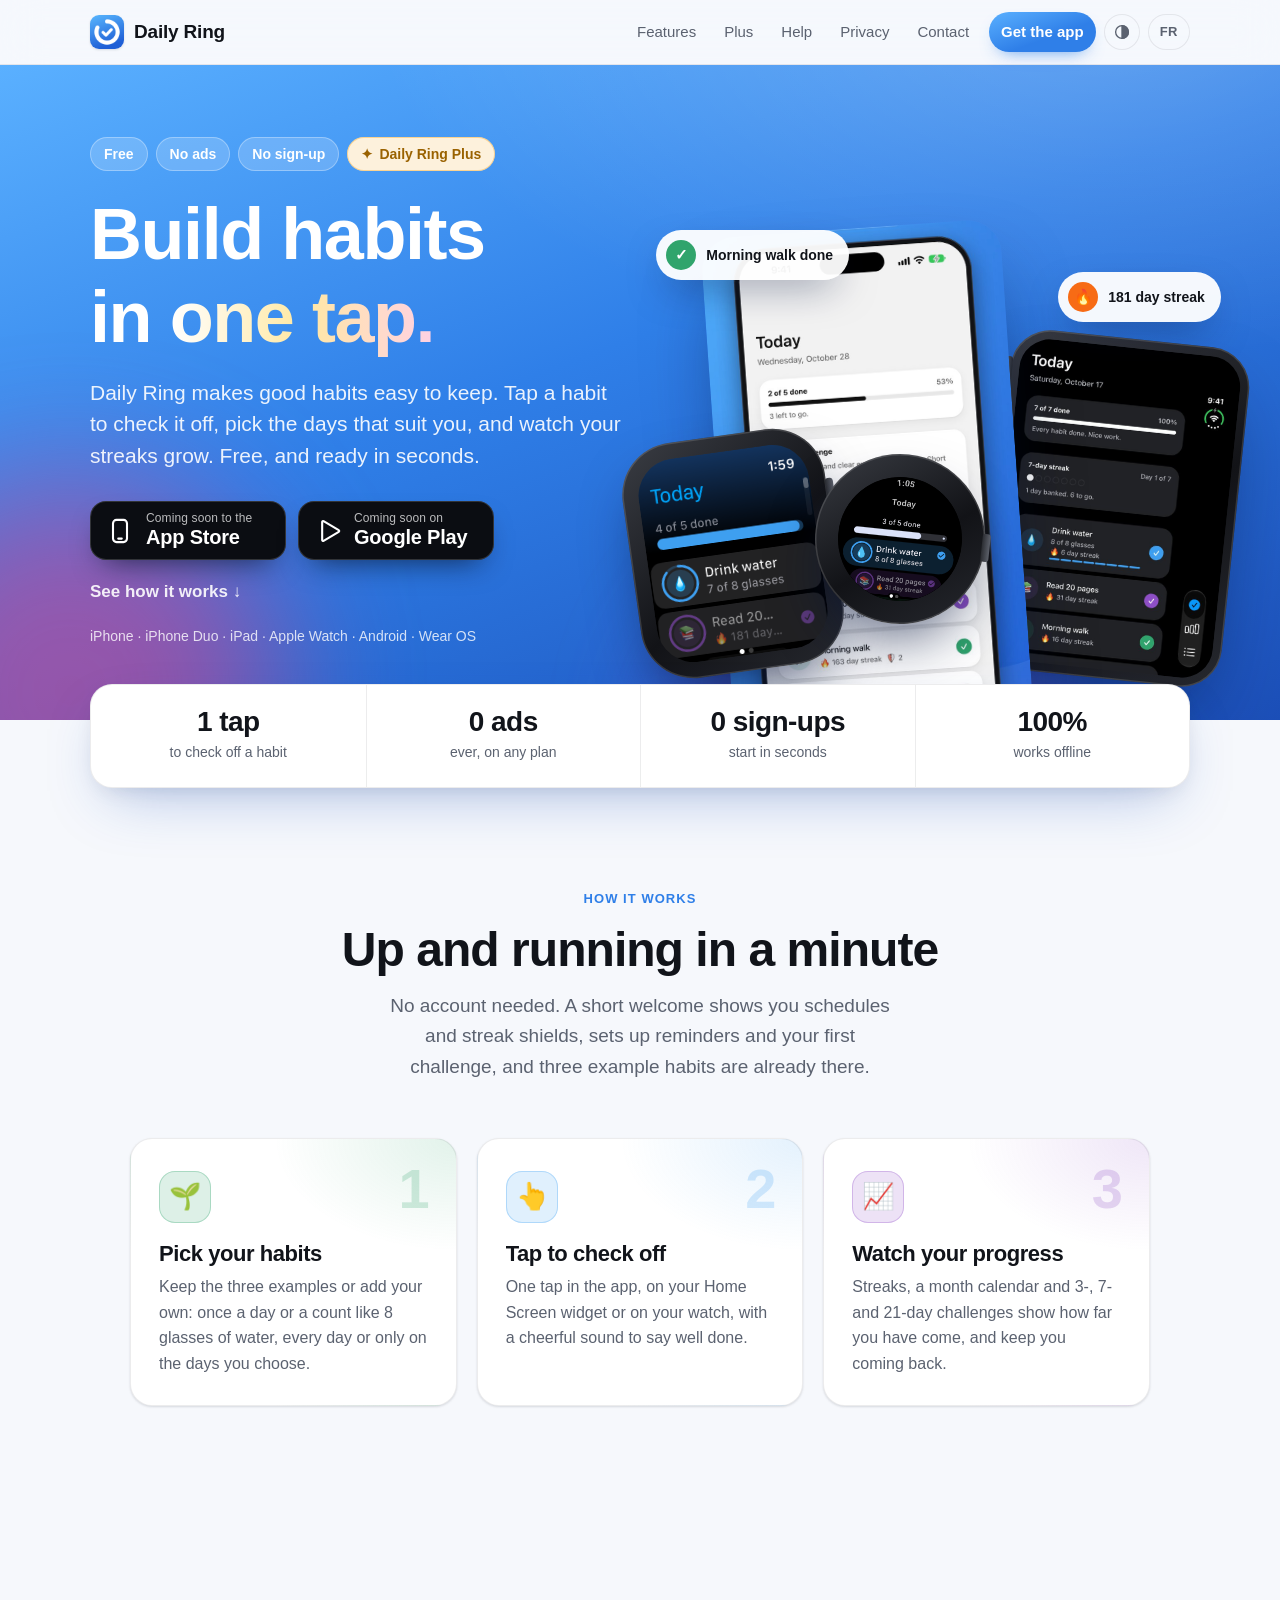
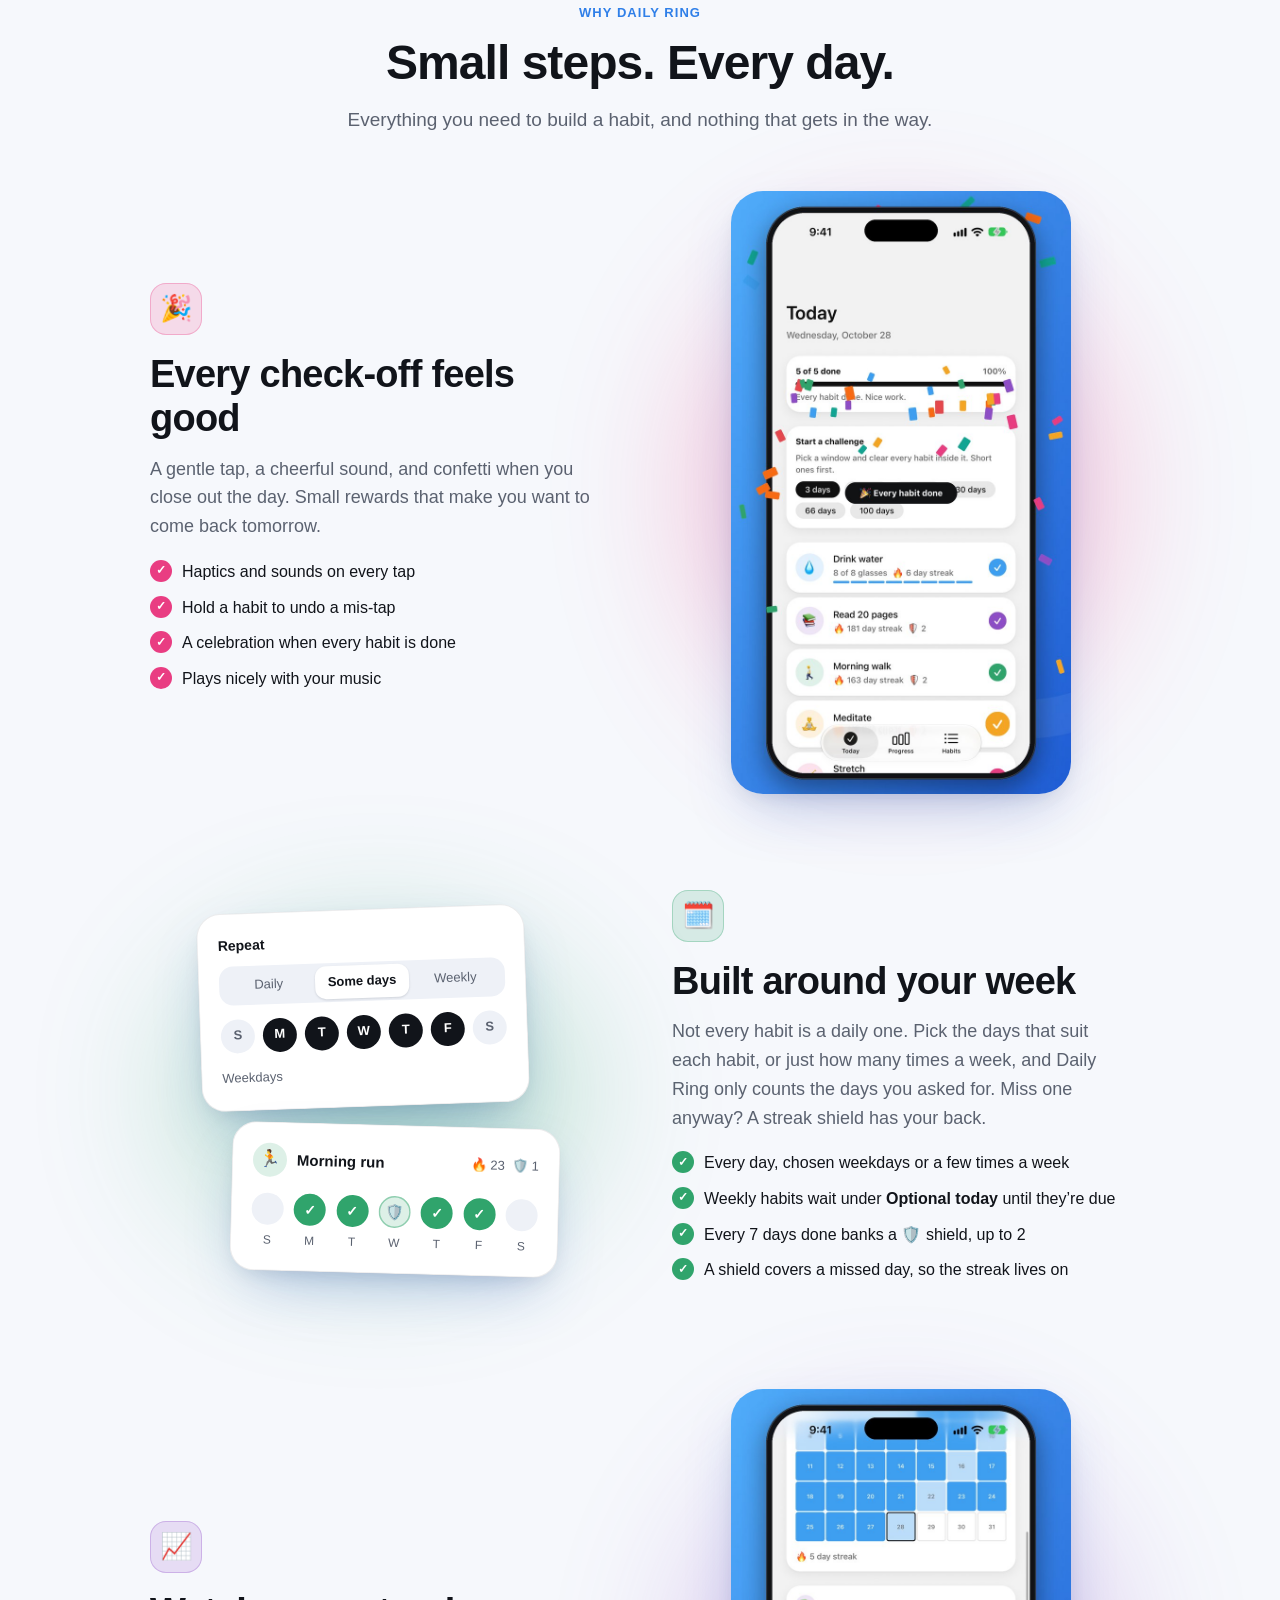
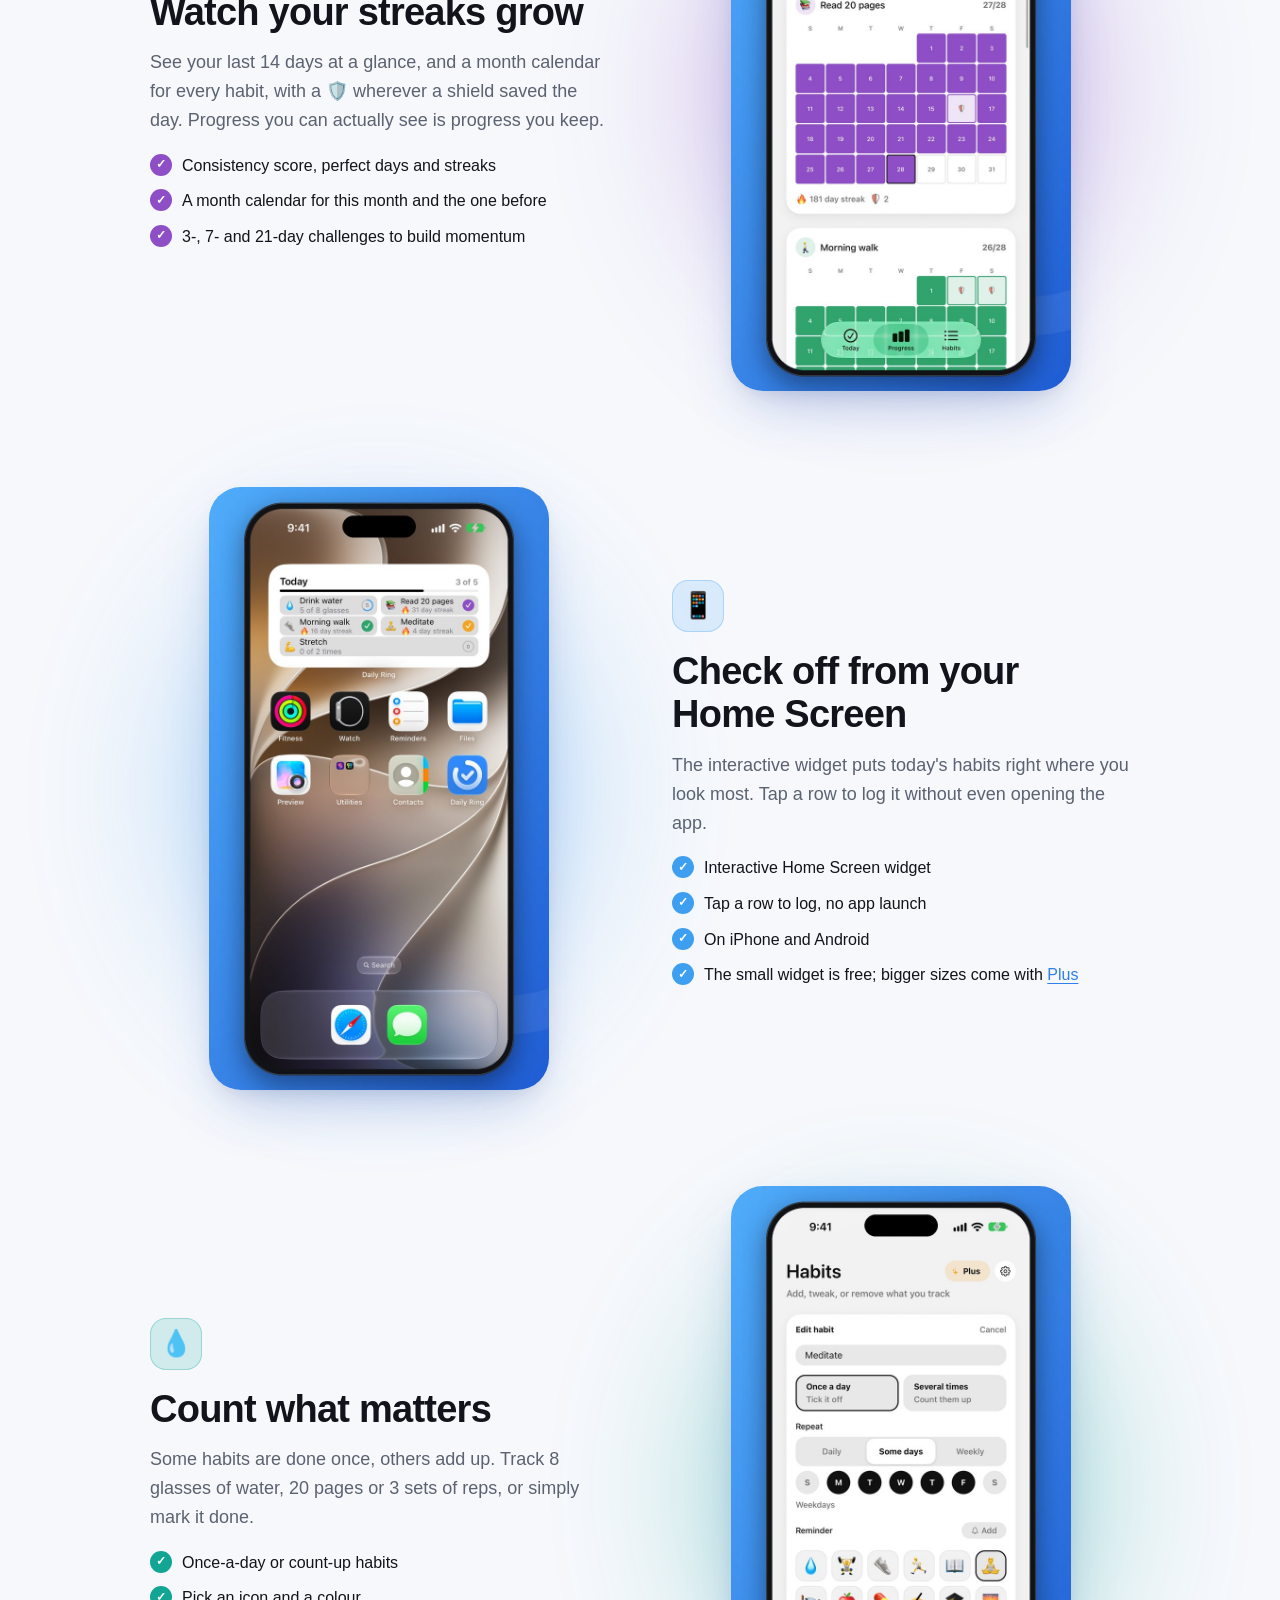
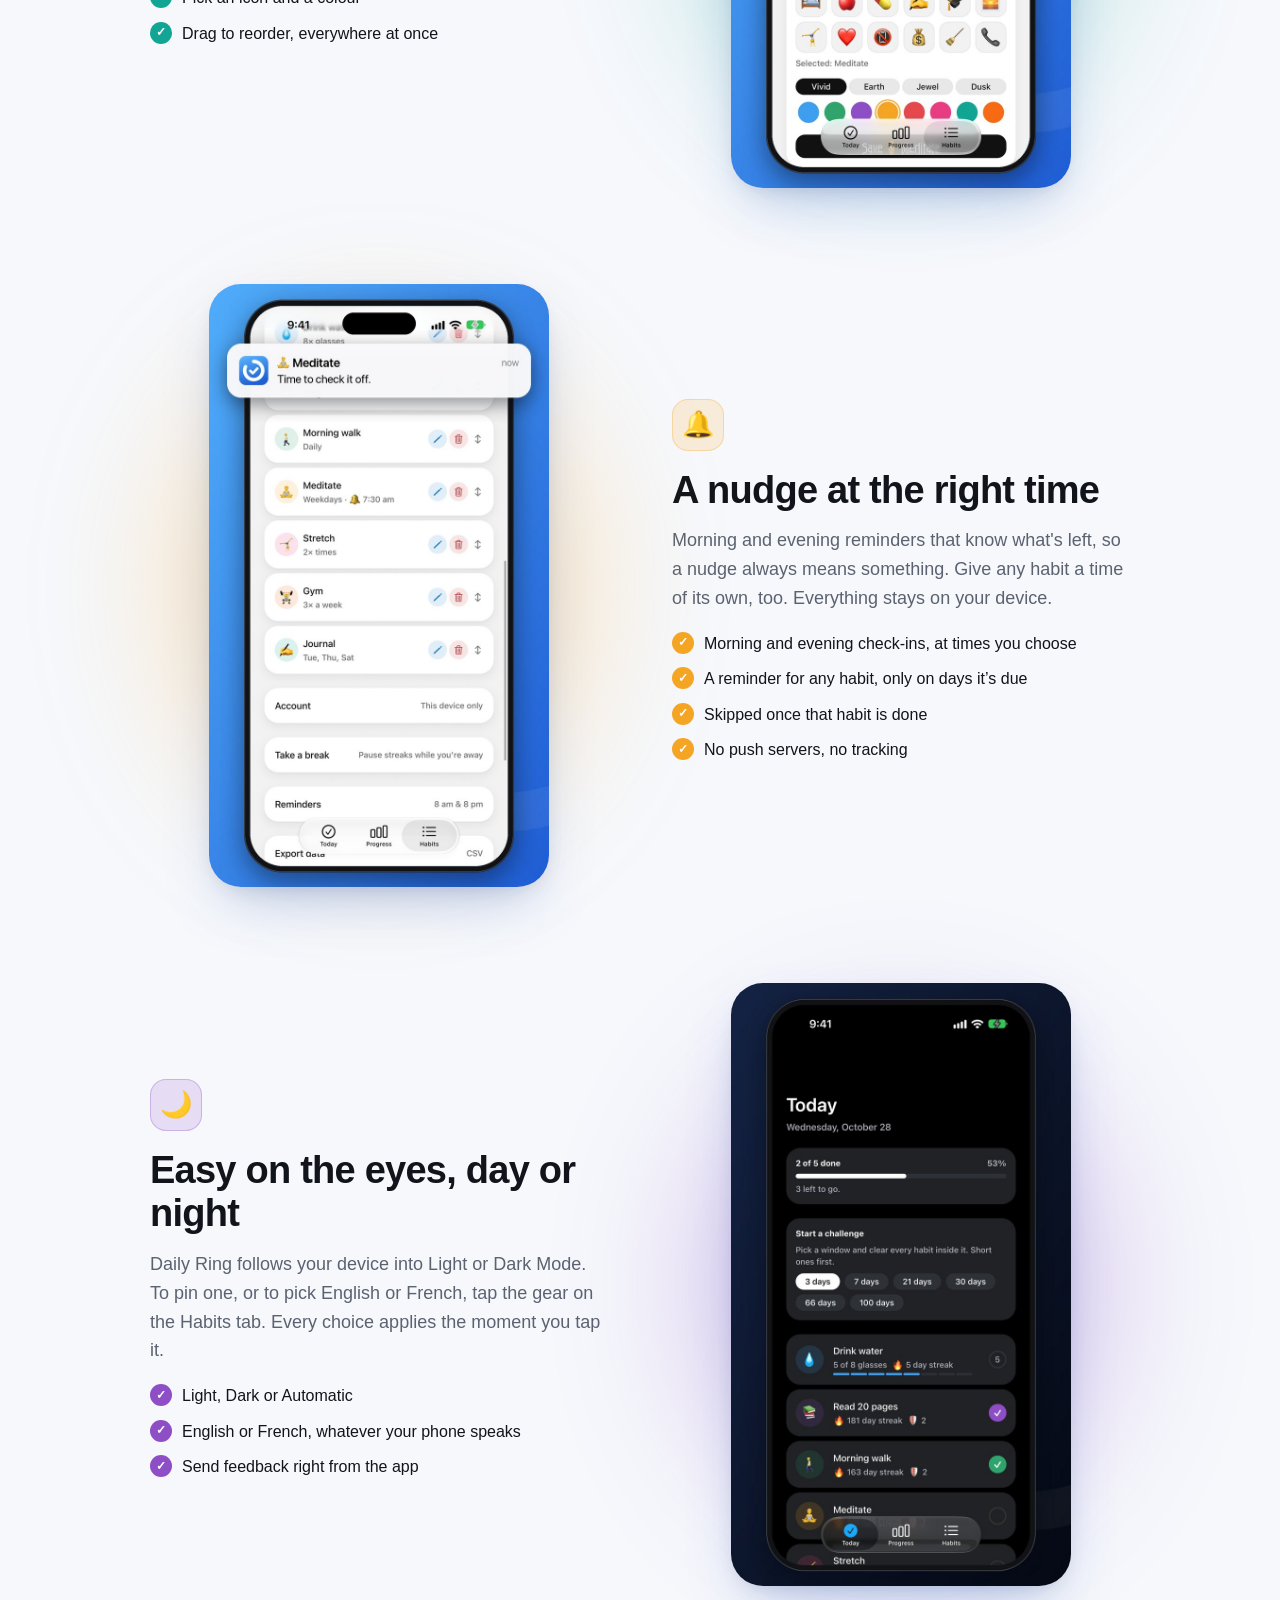
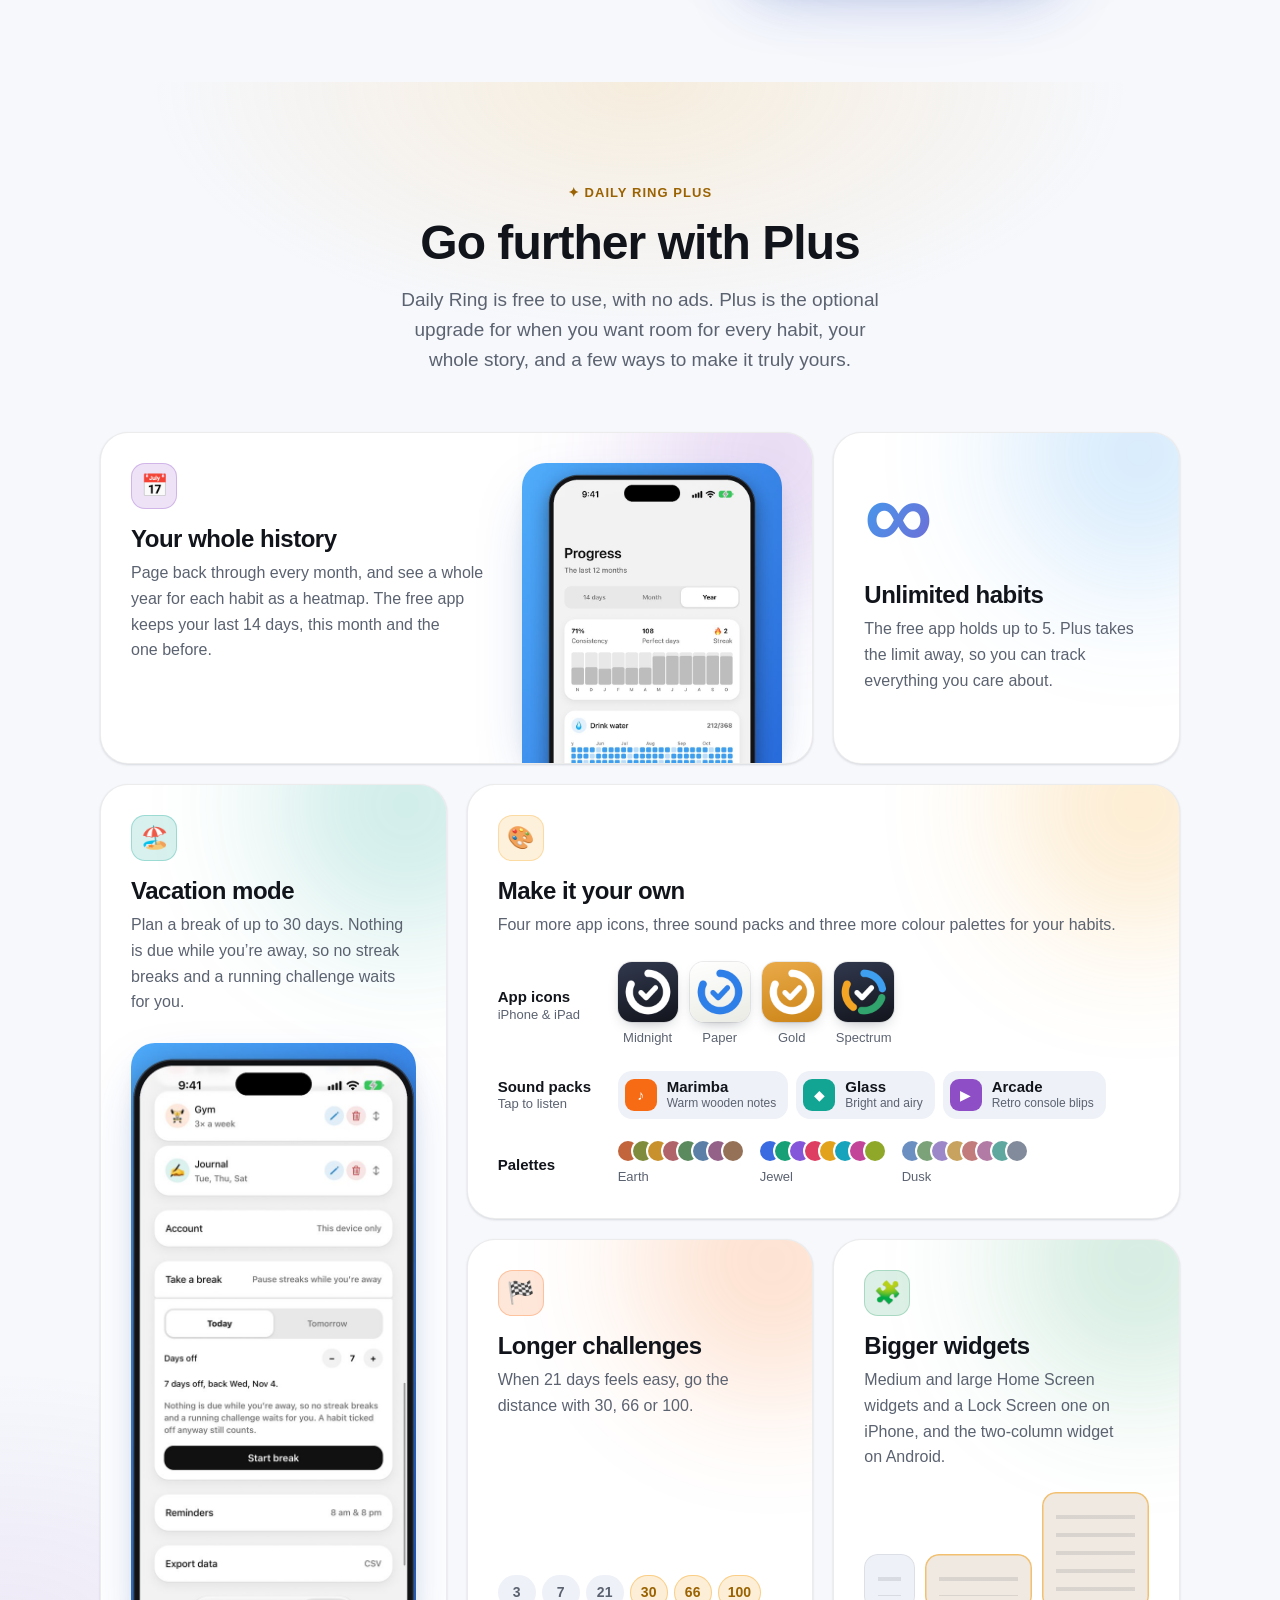
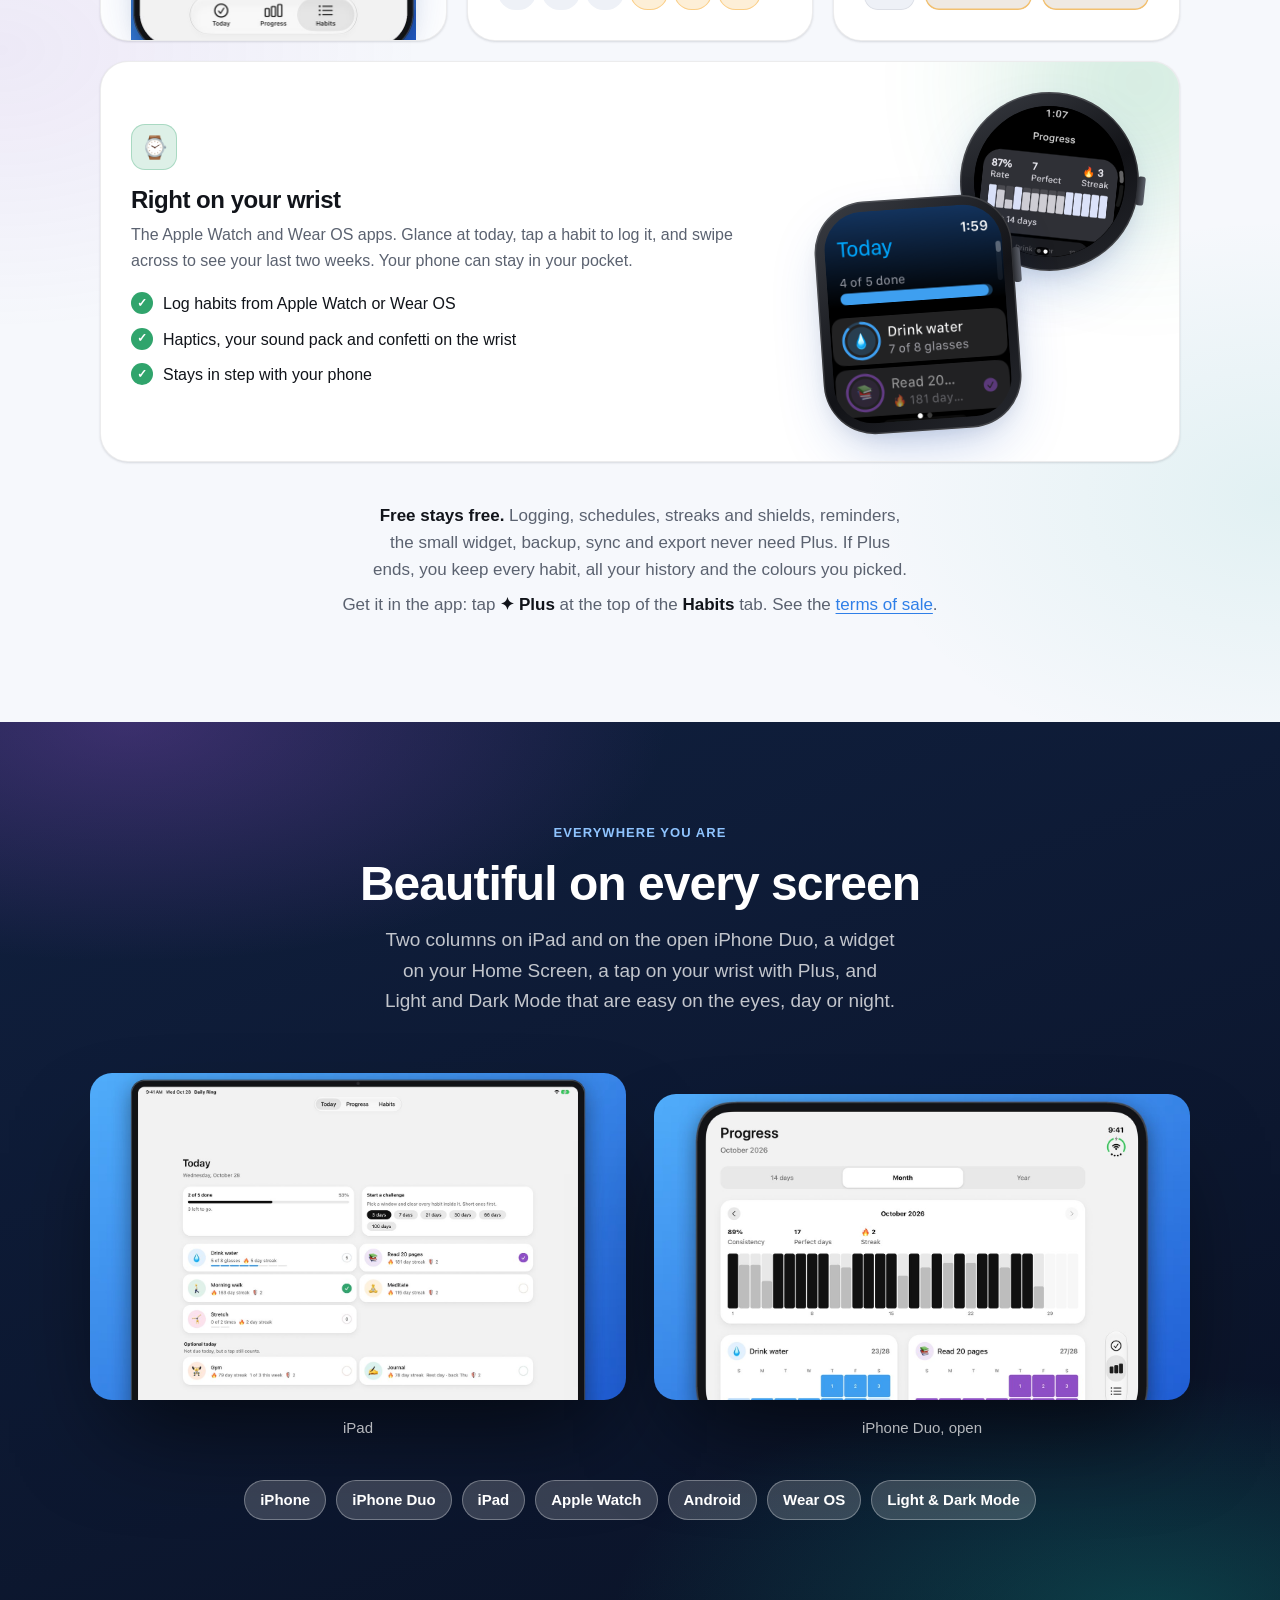
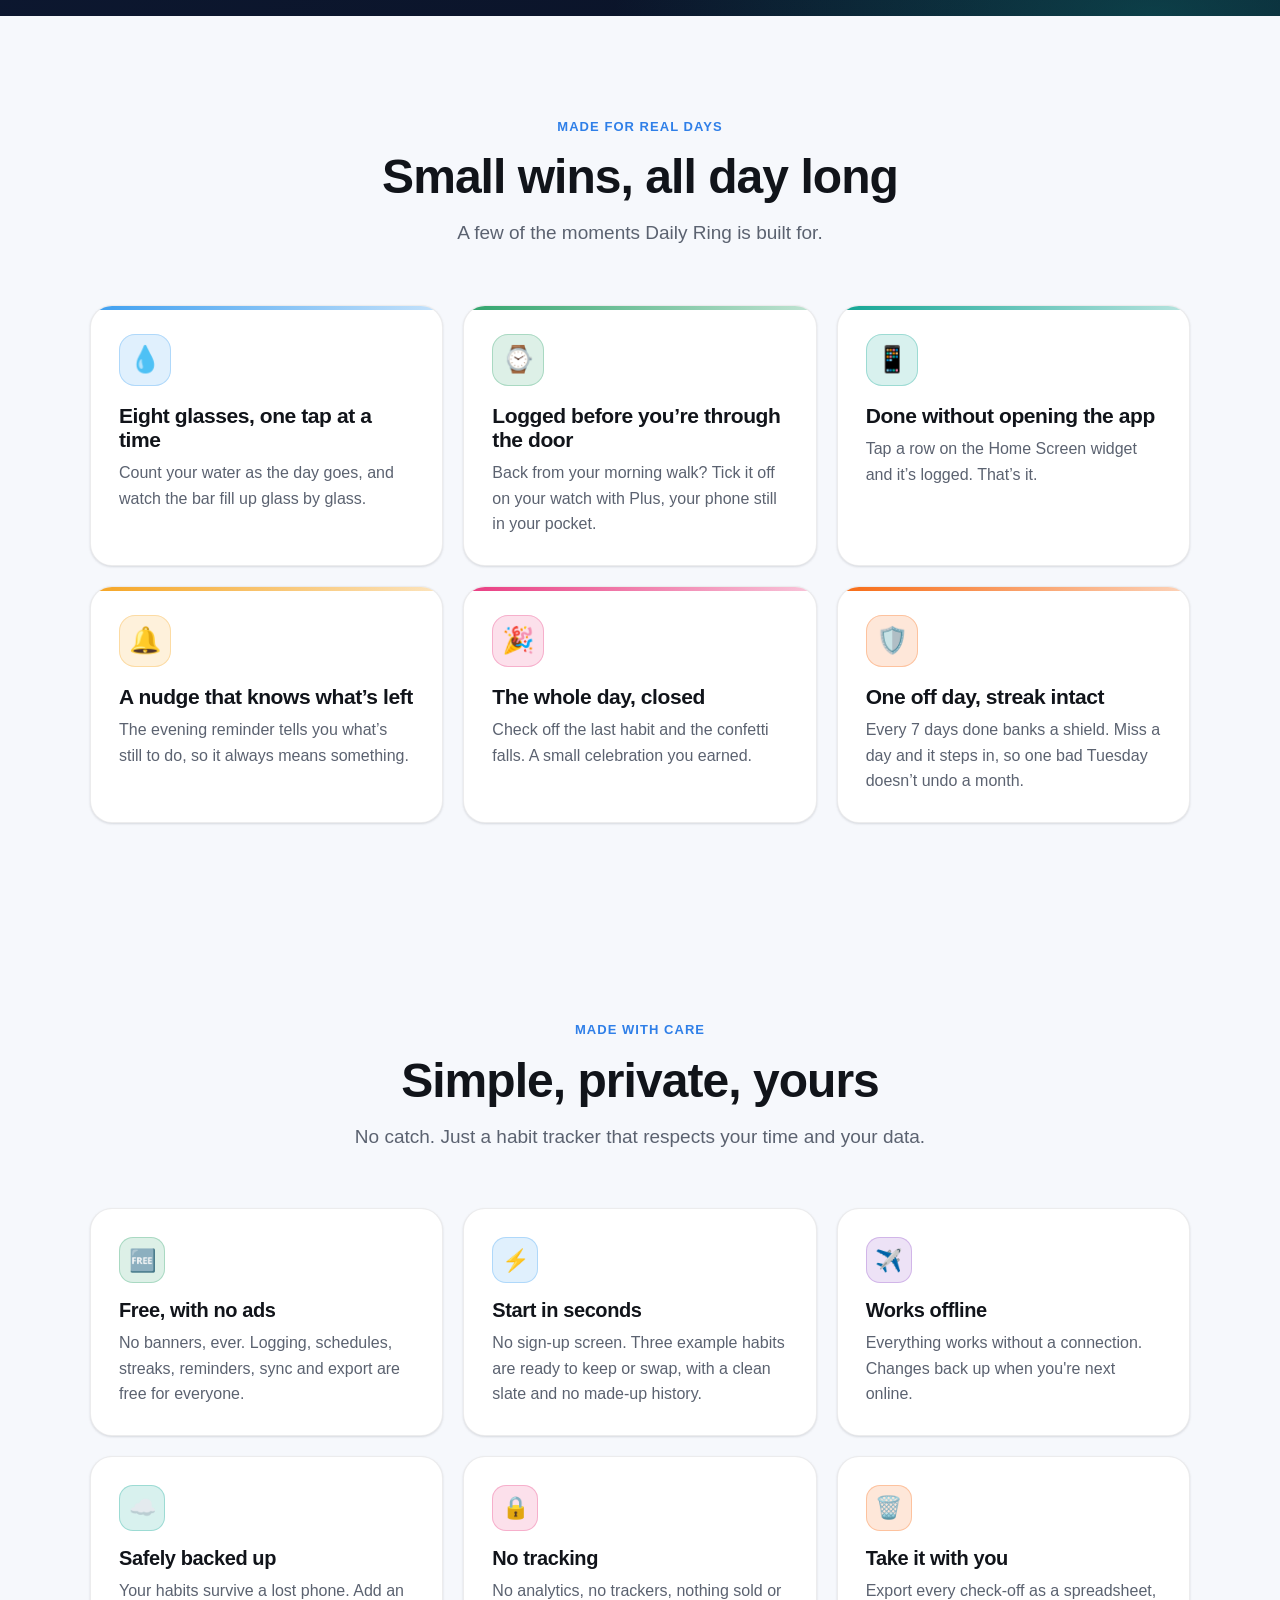
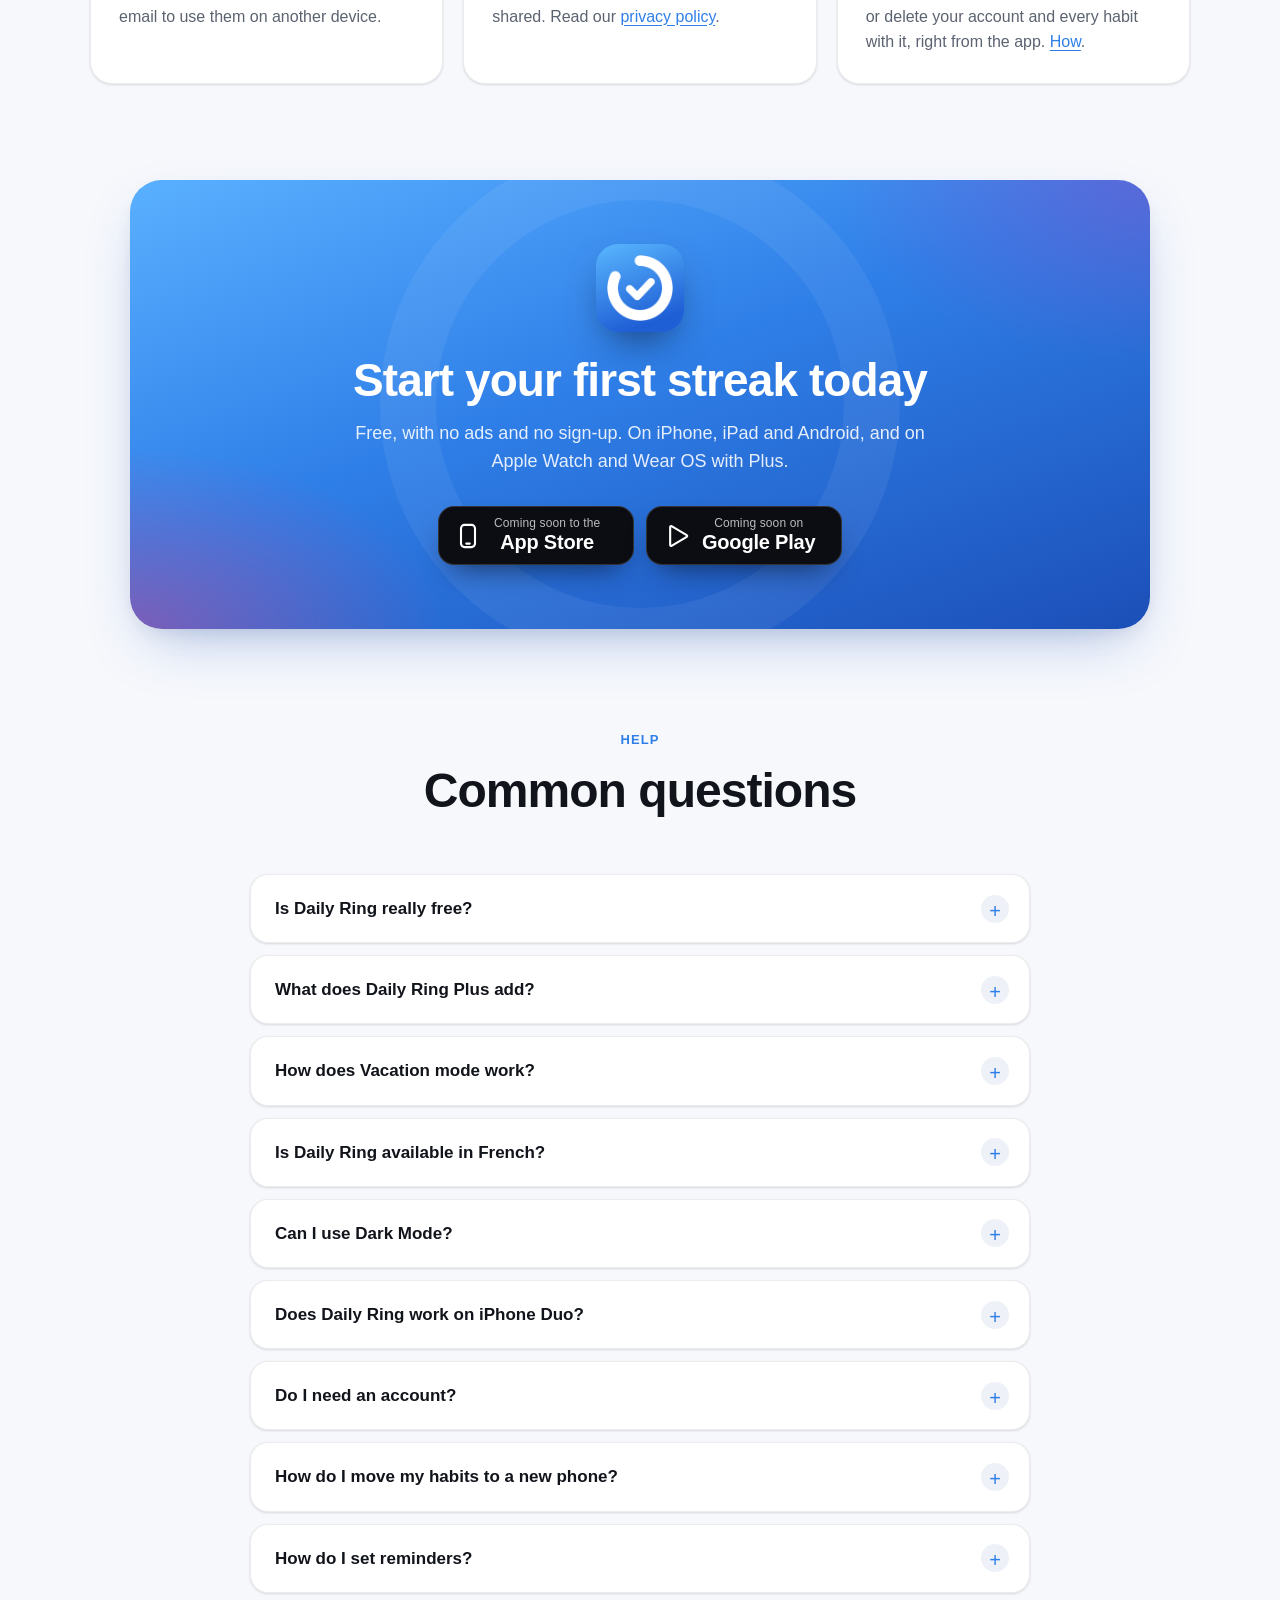
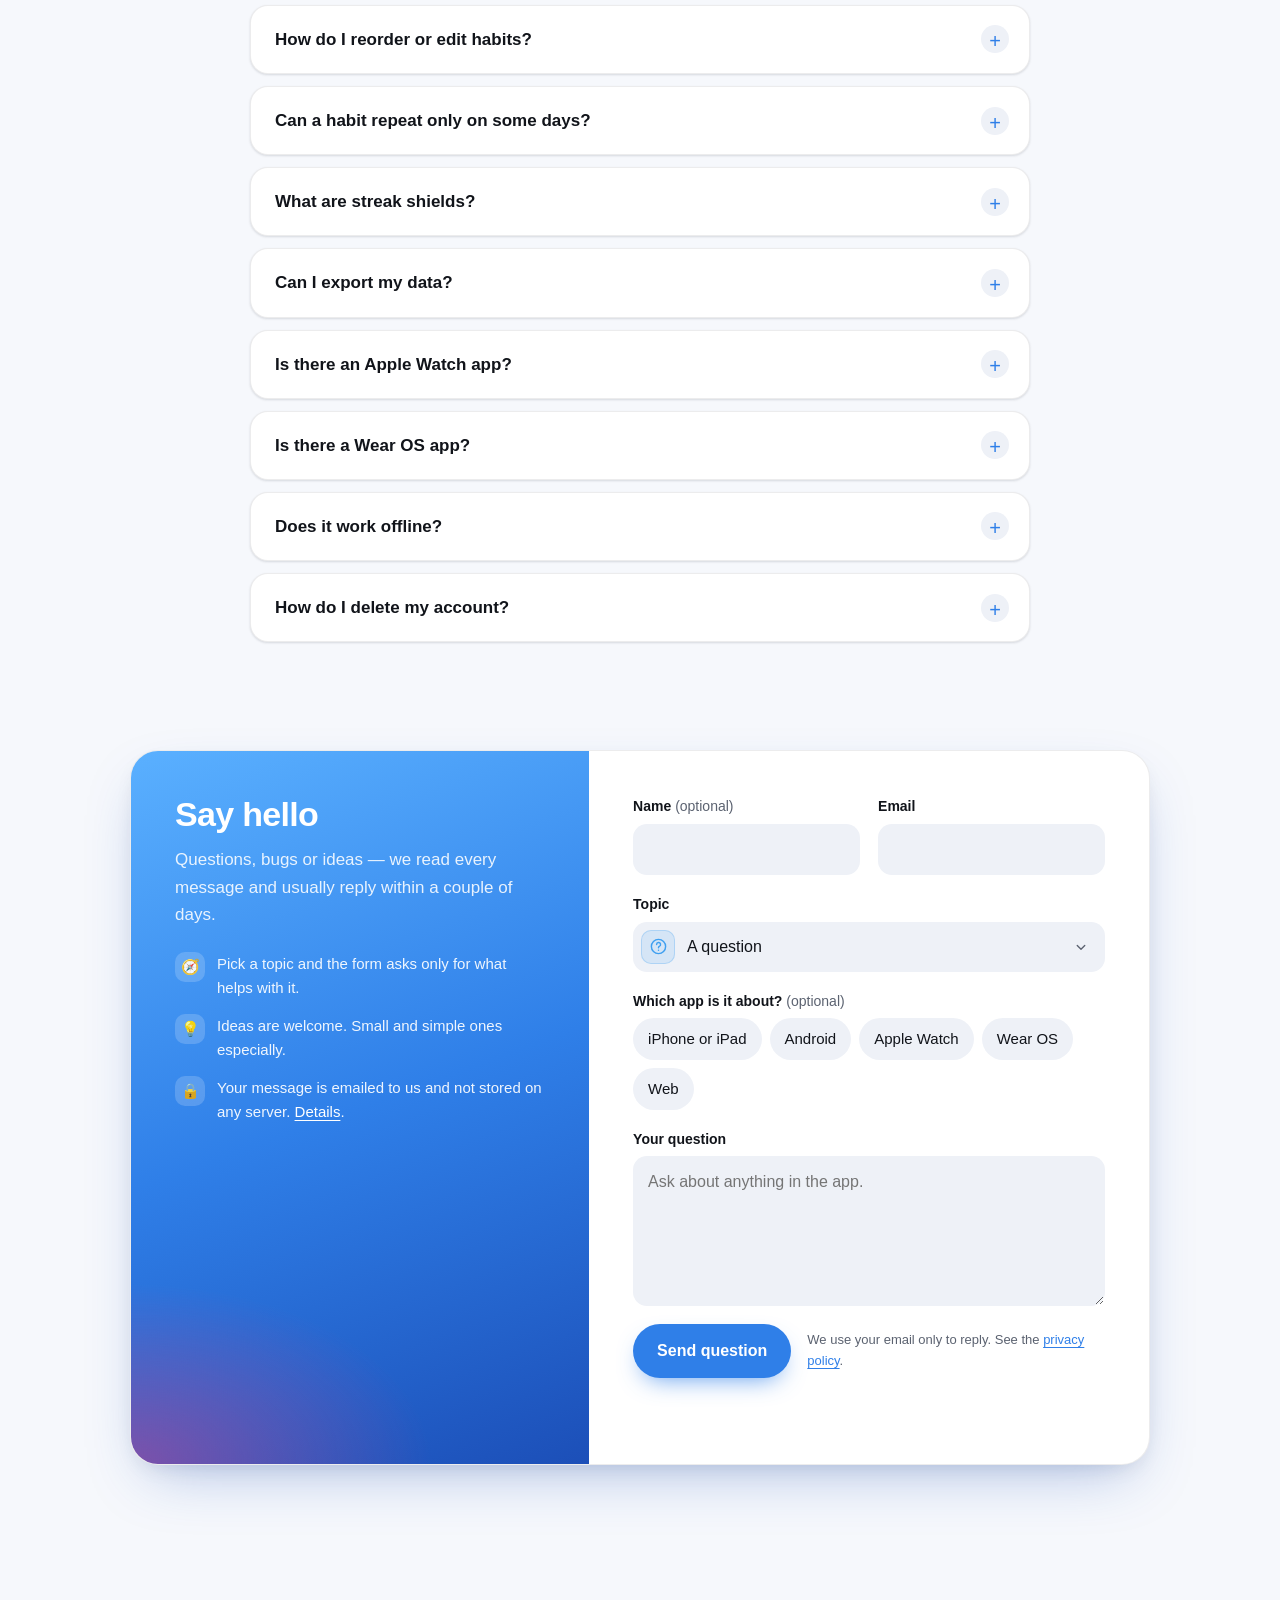
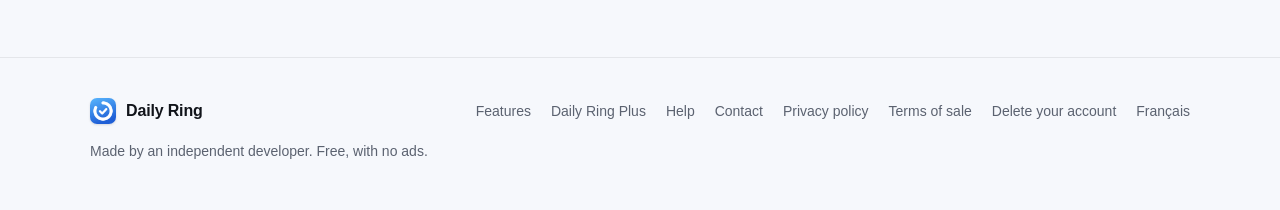
==== commit 38dd4415: "Contact form: ask for what fits the topic - Bug: which app (chips, guessed from the browser), device" ====
--- a/index.html
+++ b/index.html
@@ -22,22 +22,22 @@
       property="og:description"
       content="A simple, free habit tracker. No ads, no sign-up."
     />
-    <meta property="og:image" content="https://ejadayel.github.io/web/images/og.jpg" />
+    <meta property="og:image" content="https://dailyring.ca/images/og.jpg" />
     <meta property="og:image:width" content="1200" />
     <meta property="og:image:height" content="630" />
     <meta property="og:type" content="website" />
-    <meta property="og:url" content="https://ejadayel.github.io/web/" />
+    <meta property="og:url" content="https://dailyring.ca/" />
     <meta name="twitter:card" content="summary_large_image" />
-    <link rel="canonical" href="https://ejadayel.github.io/web/" />
+    <link rel="canonical" href="https://dailyring.ca/" />
     <script type="application/ld+json">
-      {"@context": "https://schema.org", "@type": "MobileApplication", "name": "Daily Ring", "operatingSystem": "iOS, iPadOS, watchOS, Android, Wear OS", "applicationCategory": "HealthApplication", "description": "A simple, free habit tracker for iPhone, iPad, Apple Watch, Android and Wear OS. Tap a habit to check it off, set the days that suit you, keep your streaks going with streak shields and see your progress.", "inLanguage": ["en", "fr"], "offers": {"@type": "Offer", "price": "0", "priceCurrency": "USD"}, "url": "https://ejadayel.github.io/web/", "image": "https://ejadayel.github.io/web/images/og.jpg"}
+      {"@context": "https://schema.org", "@type": "MobileApplication", "name": "Daily Ring", "operatingSystem": "iOS, iPadOS, watchOS, Android, Wear OS", "applicationCategory": "HealthApplication", "description": "A simple, free habit tracker for iPhone, iPad, Apple Watch, Android and Wear OS. Tap a habit to check it off, set the days that suit you, keep your streaks going with streak shields and see your progress.", "inLanguage": ["en", "fr"], "offers": {"@type": "Offer", "price": "0", "priceCurrency": "USD"}, "url": "https://dailyring.ca/", "image": "https://dailyring.ca/images/og.jpg"}
     </script>
     <link rel="icon" href="icon.png" />
     <link rel="apple-touch-icon" href="icon.png" />
     <link rel="stylesheet" href="styles.css" />
-    <link rel="alternate" hreflang="en" href="https://ejadayel.github.io/web/" />
-    <link rel="alternate" hreflang="fr" href="https://ejadayel.github.io/web/fr/" />
-    <link rel="alternate" hreflang="x-default" href="https://ejadayel.github.io/web/" />
+    <link rel="alternate" hreflang="en" href="https://dailyring.ca/" />
+    <link rel="alternate" hreflang="fr" href="https://dailyring.ca/fr/" />
+    <link rel="alternate" hreflang="x-default" href="https://dailyring.ca/" />
     <script src="site.js" defer></script>
   </head>
   <body>
@@ -886,7 +886,7 @@
                 of days.
               </p>
               <ul>
-                <li><span>🐞</span><span>For a bug, tell us your device and app version.</span></li>
+                <li><span>🧭</span><span>Pick a topic and the form asks only for what helps with it.</span></li>
                 <li>
                   <span>💡</span><span>Ideas are welcome. Small and simple ones especially.</span>
                 </li>
@@ -906,7 +906,12 @@
                 <input id="name" name="name" type="text" autocomplete="name" maxlength="100" />
               </div>
               <div class="field">
-                <label for="email">Email</label>
+                <label for="email"
+                  ><span data-topics="question bug idea other">Email</span
+                  ><span data-topics="delete privacy" hidden
+                    >Email on your Daily Ring account</span
+                  ></label
+                >
                 <input
                   id="email"
                   name="email"
@@ -927,7 +932,75 @@
                   <option value="other" data-hint="Anything that doesn’t fit above">Something else</option>
                 </select>
               </div>
-              <div class="field field-wide">
+              <!-- The fields below follow the topic: site.js shows each one whose
+                   data-topics names it. As loaded, without JS, they are set up for
+                   a question. -->
+              <div class="topic-note field-wide" data-topics="delete" hidden>
+                <p>
+                  <strong>Still have the app?</strong> Habits → Account → Delete account
+                  removes it straight away. Use this form if you no longer have it, and we will
+                  write to the email above to confirm the request is yours.
+                  <a href="delete-account.html">How deletion works</a>
+                </p>
+              </div>
+              <fieldset class="field field-wide" data-topics="privacy" hidden>
+                <legend>What would you like?</legend>
+                <div class="chips">
+                  <label class="chip"
+                    ><input type="radio" name="request" value="copy" checked /><span
+                      >A copy of my data</span
+                    ></label
+                  >
+                  <label class="chip"
+                    ><input type="radio" name="request" value="correct" /><span
+                      >A correction</span
+                    ></label
+                  >
+                  <label class="chip"
+                    ><input type="radio" name="request" value="erase" /><span
+                      >Erase my messages to you</span
+                    ></label
+                  >
+                  <label class="chip"
+                    ><input type="radio" name="request" value="other" /><span
+                      >Something else</span
+                    ></label
+                  >
+                </div>
+              </fieldset>
+              <fieldset class="field field-wide" data-topics="question bug">
+                <legend>
+                  <span data-topics="question">Which app is it about?</span
+                  ><span data-topics="bug" hidden>Where did it happen?</span>
+                  <span class="hint">(optional)</span>
+                </legend>
+                <div class="chips">
+                  <label class="chip"
+                    ><input type="radio" name="platform" value="iphone" /><span
+                      >iPhone or iPad</span
+                    ></label
+                  >
+                  <label class="chip"
+                    ><input type="radio" name="platform" value="android" /><span
+                      >Android</span
+                    ></label
+                  >
+                  <label class="chip"
+                    ><input type="radio" name="platform" value="apple-watch" /><span
+                      >Apple Watch</span
+                    ></label
+                  >
+                  <label class="chip"
+                    ><input type="radio" name="platform" value="wear-os" /><span
+                      >Wear OS</span
+                    ></label
+                  >
+                  <label class="chip"
+                    ><input type="radio" name="platform" value="web" /><span>Web</span></label
+                  >
+                </div>
+              </fieldset>
+              <div class="field field-wide" data-topics="bug" hidden>
                 <label for="device"
                   >Device and app version <span class="hint">(optional)</span></label
                 >
@@ -938,23 +1011,53 @@
                   maxlength="100"
                   placeholder="e.g. iPhone 16, iOS 27, Daily Ring 1.0"
                 />
+                <p class="field-help">
+                  The app’s version is at the bottom of Habits → Settings.
+                </p>
               </div>
               <div class="field field-wide">
-                <label for="message">Message</label>
+                <label for="message"
+                  ><span data-topics="question">Your question</span
+                  ><span data-topics="bug" hidden>What happened?</span
+                  ><span data-topics="idea" hidden>Your idea</span
+                  ><span data-topics="delete" hidden>Anything we should know</span
+                  ><span data-topics="privacy" hidden>Details</span
+                  ><span data-topics="other" hidden>Message</span>
+                  <span class="hint message-optional" hidden>(optional)</span></label
+                >
                 <textarea
                   id="message"
                   name="message"
                   minlength="2"
                   maxlength="5000"
                   required
+                  placeholder="Ask about anything in the app."
+                  data-placeholder-bug="What you did, what you expected, and what happened instead."
+                  data-placeholder-idea="What would you like Daily Ring to do, and what would it help you with?"
+                  data-placeholder-delete="For example, if you added more than one email."
+                  data-placeholder-privacy="What should we correct, or anything that helps us find your data."
+                  data-placeholder-other="How can we help?"
                 ></textarea>
               </div>
+              <label class="check field-wide" data-topics="delete" hidden
+                ><input type="checkbox" name="confirm" value="yes" required /><span
+                  >I understand this permanently deletes my habits and history, and cannot be
+                  undone.</span
+                ></label
+              >
               <div class="field-trap" aria-hidden="true">
                 <label for="website">Leave this empty</label>
                 <input id="website" name="website" type="text" tabindex="-1" autocomplete="off" />
               </div>
               <div class="form-foot">
-                <button class="button button-primary" type="submit">Send message</button>
+                <button class="button button-primary" type="submit">
+                  <span data-topics="question">Send question</span
+                  ><span data-topics="bug" hidden>Report the problem</span
+                  ><span data-topics="idea" hidden>Send idea</span
+                  ><span data-topics="delete" hidden>Request deletion</span
+                  ><span data-topics="privacy" hidden>Send request</span
+                  ><span data-topics="other" hidden>Send message</span>
+                </button>
                 <p class="note">
                   We use your email only to reply. See the
                   <a href="privacy.html#contact">privacy policy</a>.
--- a/styles.css
+++ b/styles.css
@@ -2326,6 +2326,13 @@
   grid-column: 1 / -1;
 }
 
+/* Side by side, a label that wraps (the account email's, in French) would
+   push its input below its neighbour's; sitting both at the bottom keeps the
+   inputs in line. */
+.field:not(.field-wide) {
+  justify-content: flex-end;
+}
+
 .field label {
   font-size: 14px;
   font-weight: 600;
@@ -2378,6 +2385,128 @@
   background-size: 6px 6px;
   background-repeat: no-repeat;
   padding-right: 40px;
+}
+
+/* Fields that follow the topic (site.js). `hidden` has to beat the display set on
+   .field and .check. A fieldset groups the chips, so its legend reads like the
+   other fields' labels. */
+form.contact-form [hidden] {
+  display: none !important;
+}
+
+fieldset.field {
+  margin: 0;
+  padding: 0;
+  border: 0;
+  min-width: 0;
+}
+
+fieldset.field legend {
+  padding: 0;
+  margin-bottom: 6px;
+  font-size: 14px;
+  font-weight: 600;
+}
+
+.field-help {
+  margin: 2px 0 0;
+  font-size: 13px;
+  color: var(--muted);
+}
+
+.chips {
+  display: flex;
+  flex-wrap: wrap;
+  gap: 8px;
+}
+
+.chip {
+  position: relative;
+  cursor: pointer;
+}
+
+/* The radio stays in the page for keyboards and screen readers; the pill is its
+   picture. */
+.chip input {
+  position: absolute;
+  inset: 0;
+  opacity: 0;
+  margin: 0;
+  cursor: pointer;
+}
+
+.chip span {
+  display: block;
+  padding: 8px 14px;
+  font-size: 15px;
+  font-weight: 500;
+  border-radius: 999px;
+  background: var(--surface);
+  border: 1.5px solid transparent;
+  transition:
+    background 0.2s,
+    border-color 0.2s,
+    color 0.2s,
+    box-shadow 0.2s;
+}
+
+.chip:hover span {
+  background: color-mix(in srgb, var(--surface) 60%, var(--bg-elev));
+}
+
+.chip input:checked + span {
+  color: var(--brand);
+  background: color-mix(in srgb, var(--brand) 12%, var(--bg-elev));
+  border-color: var(--brand);
+  font-weight: 600;
+}
+
+.chip input:focus-visible + span {
+  box-shadow: 0 0 0 4px color-mix(in srgb, var(--brand) 20%, transparent);
+}
+
+.check {
+  display: flex;
+  align-items: flex-start;
+  gap: 12px;
+  font-size: 15px;
+  cursor: pointer;
+}
+
+.check input {
+  flex: none;
+  width: 20px;
+  height: 20px;
+  margin: 1px 0 0;
+  accent-color: var(--c-red);
+  cursor: pointer;
+}
+
+.topic-note {
+  padding: 14px 16px;
+  border-radius: 14px;
+  font-size: 15px;
+  background: color-mix(in srgb, var(--c-red) 9%, var(--bg-elev));
+  box-shadow: inset 0 0 0 1px color-mix(in srgb, var(--c-red) 22%, transparent);
+}
+
+.topic-note p {
+  margin: 0;
+}
+
+.topic-note a {
+  white-space: nowrap;
+}
+
+.topic-in {
+  animation: topic-in 0.28s ease-out;
+}
+
+@keyframes topic-in {
+  from {
+    opacity: 0;
+    transform: translateY(-6px);
+  }
 }
 
 /* Topic picker, drawn by site.js over the native select it keeps in sync. */
@@ -2879,7 +3008,8 @@
     scroll-behavior: auto;
   }
   .picker-list,
-  .theme-menu {
+  .theme-menu,
+  .topic-in {
     animation: none;
   }
   .js .reveal {
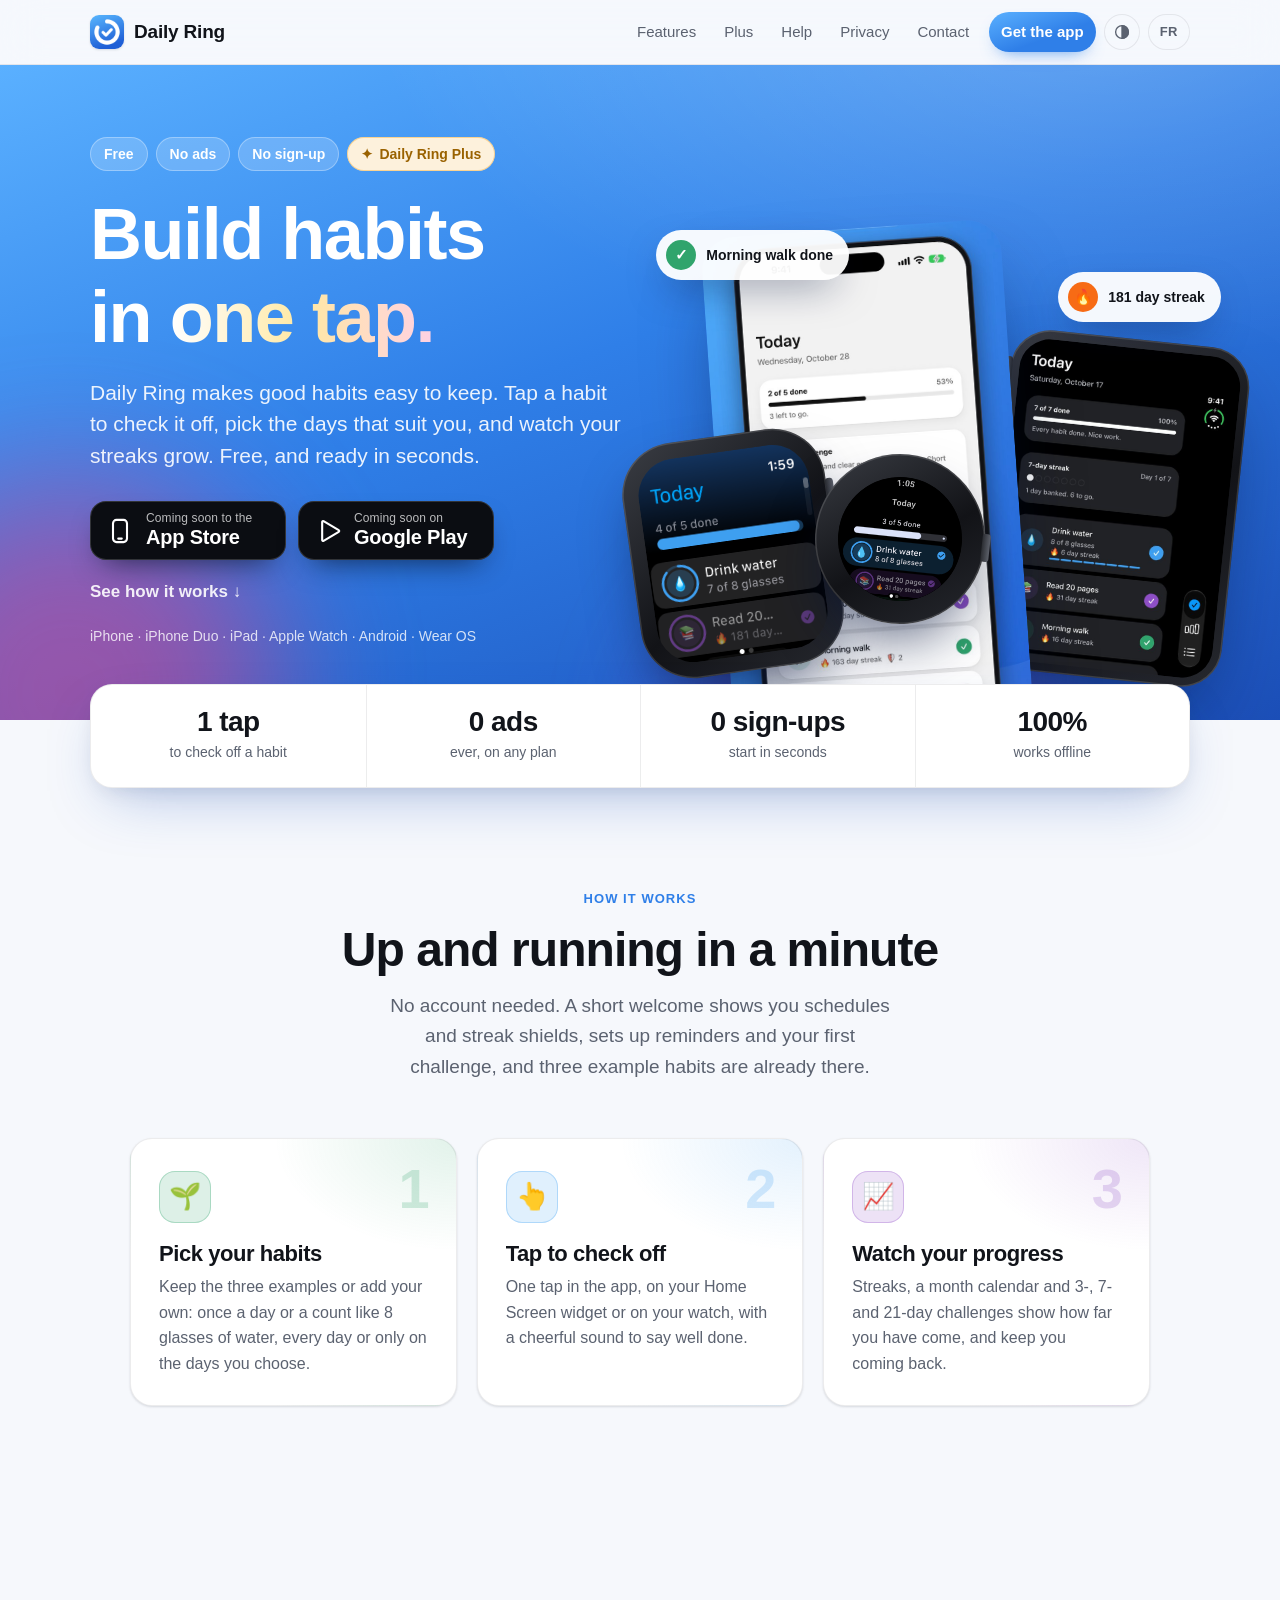
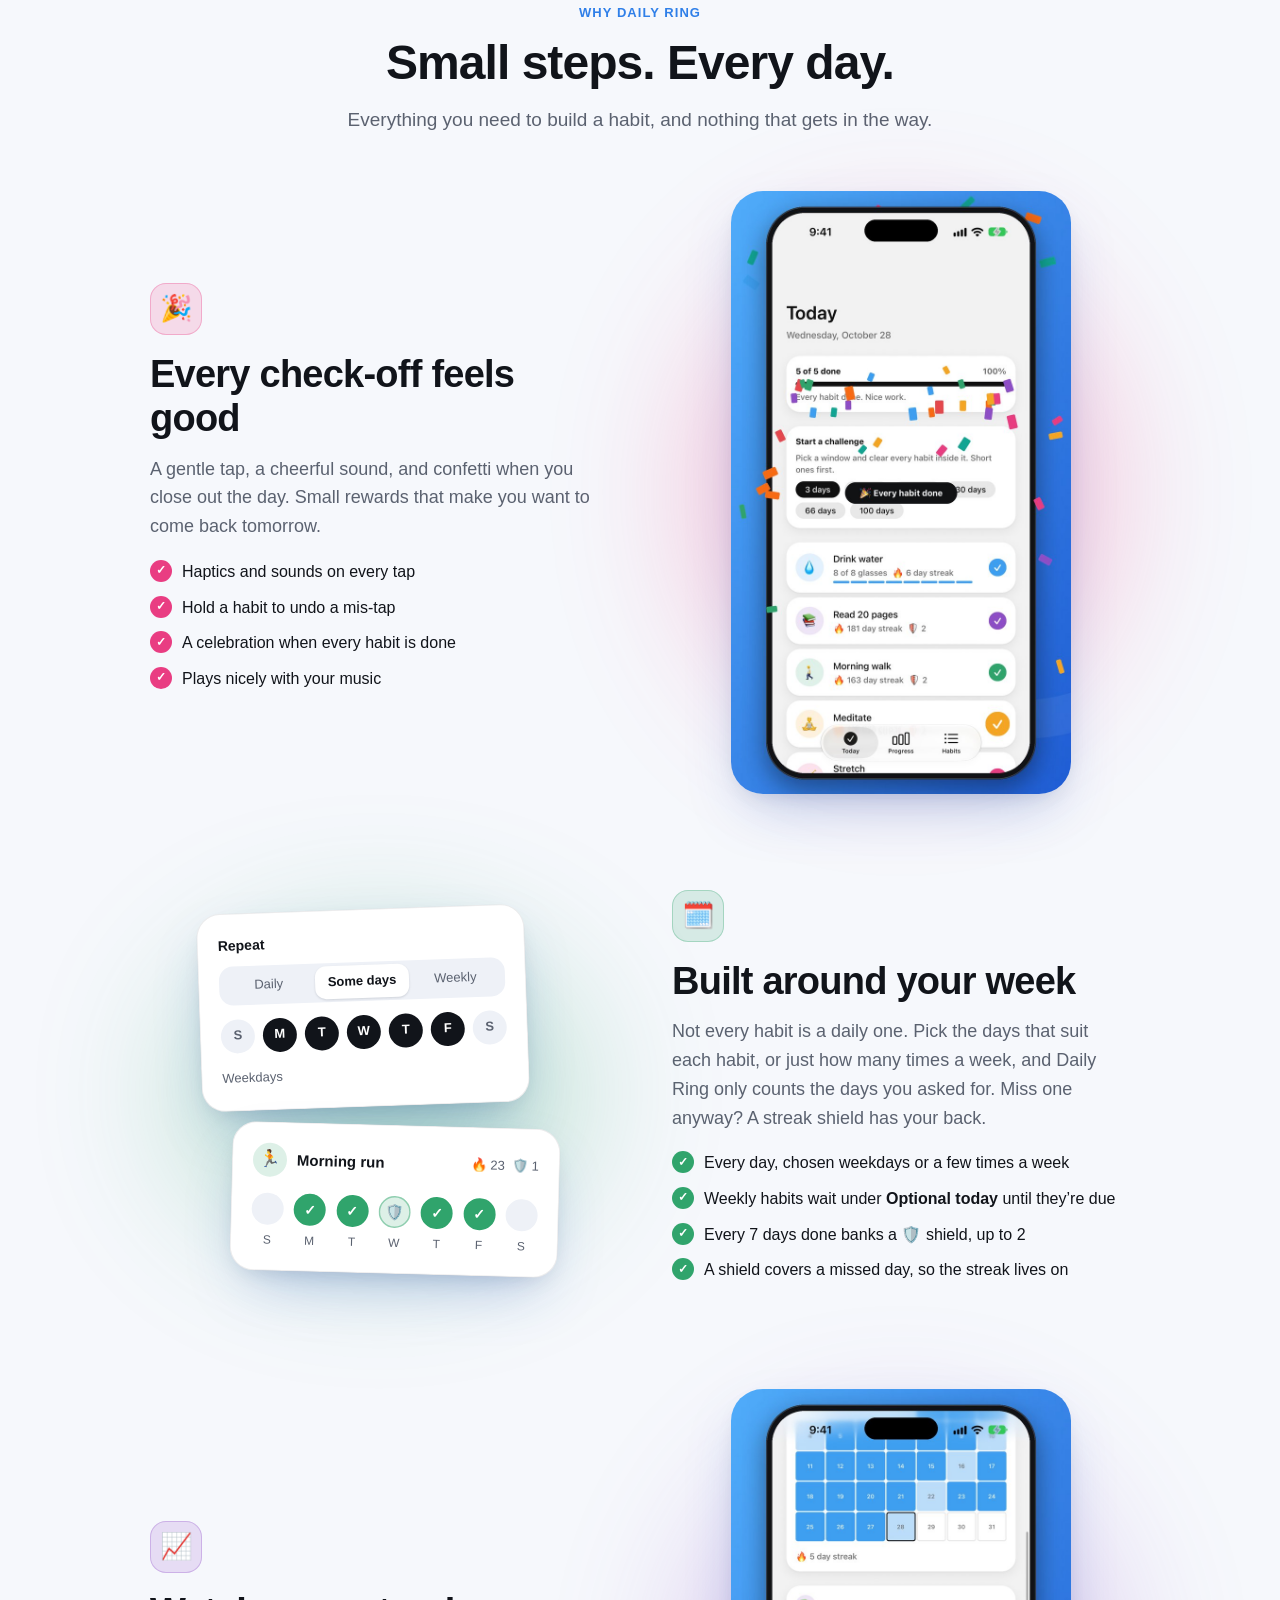
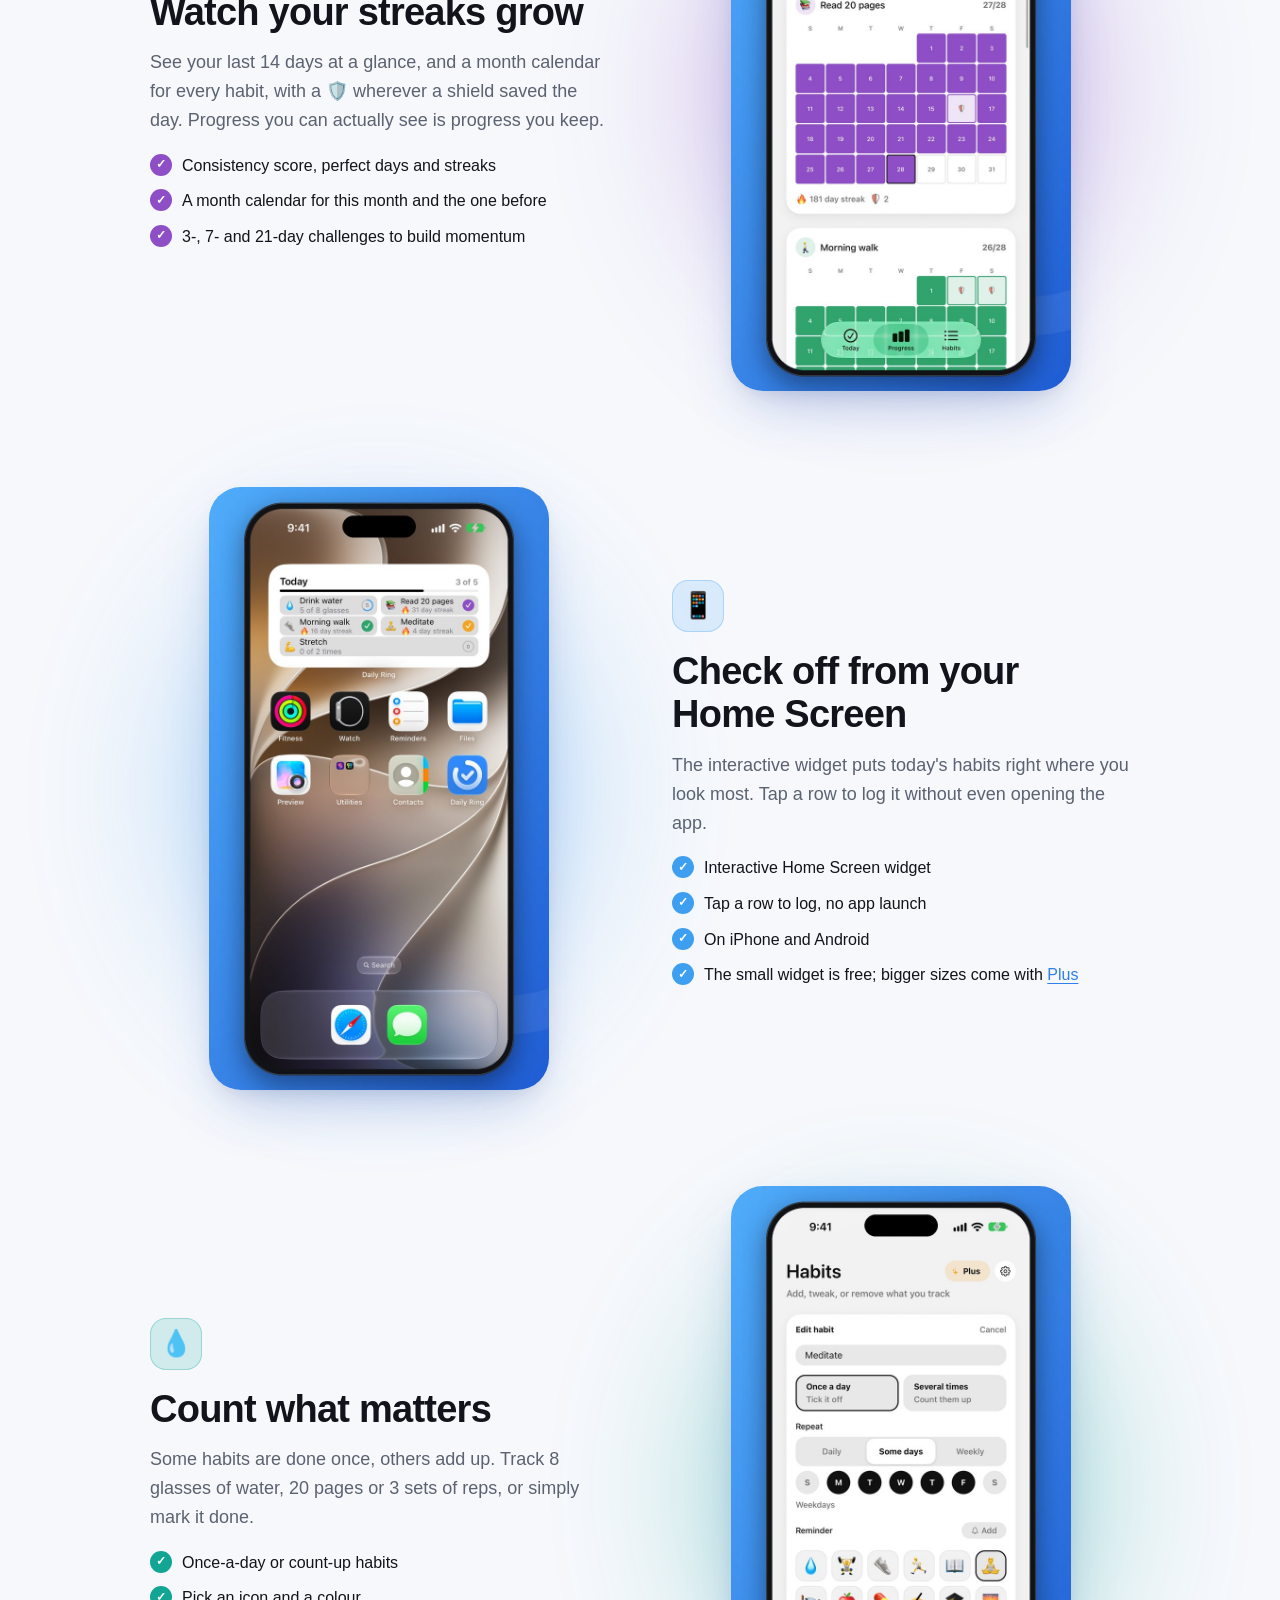
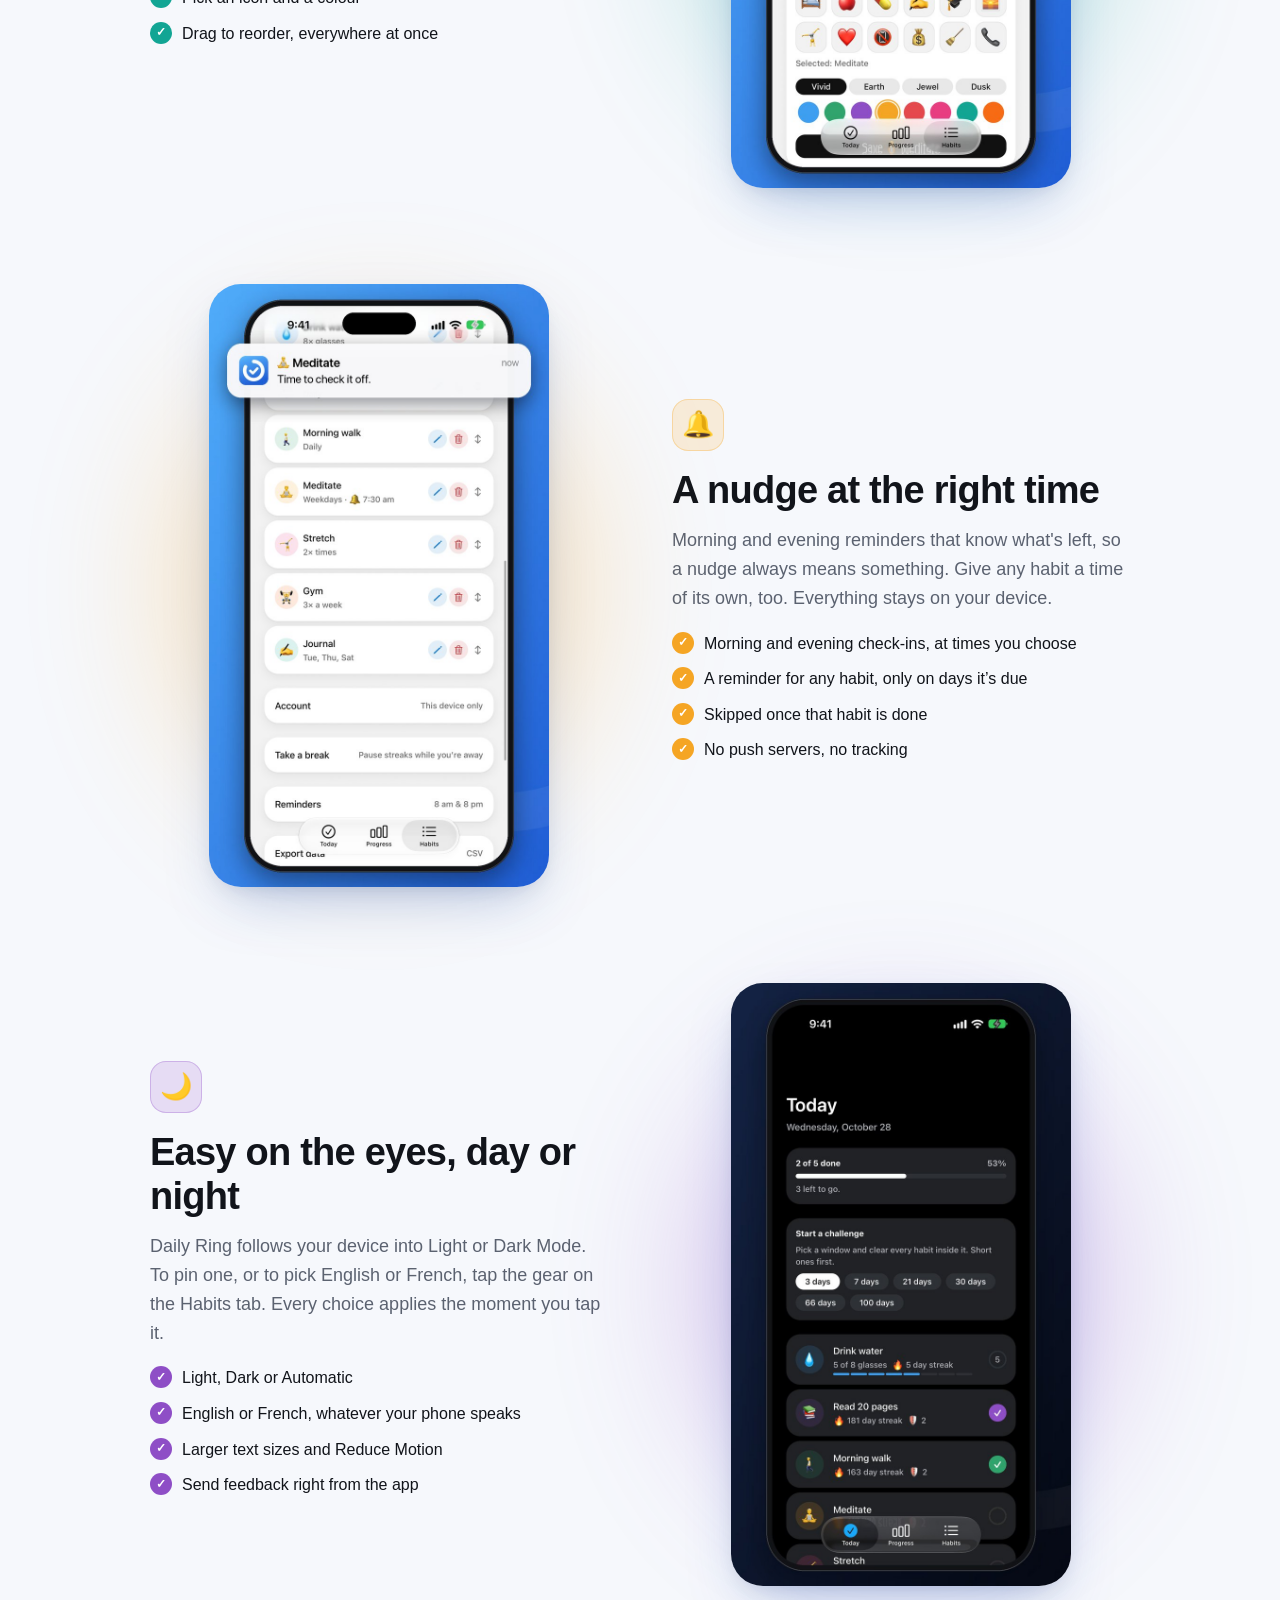
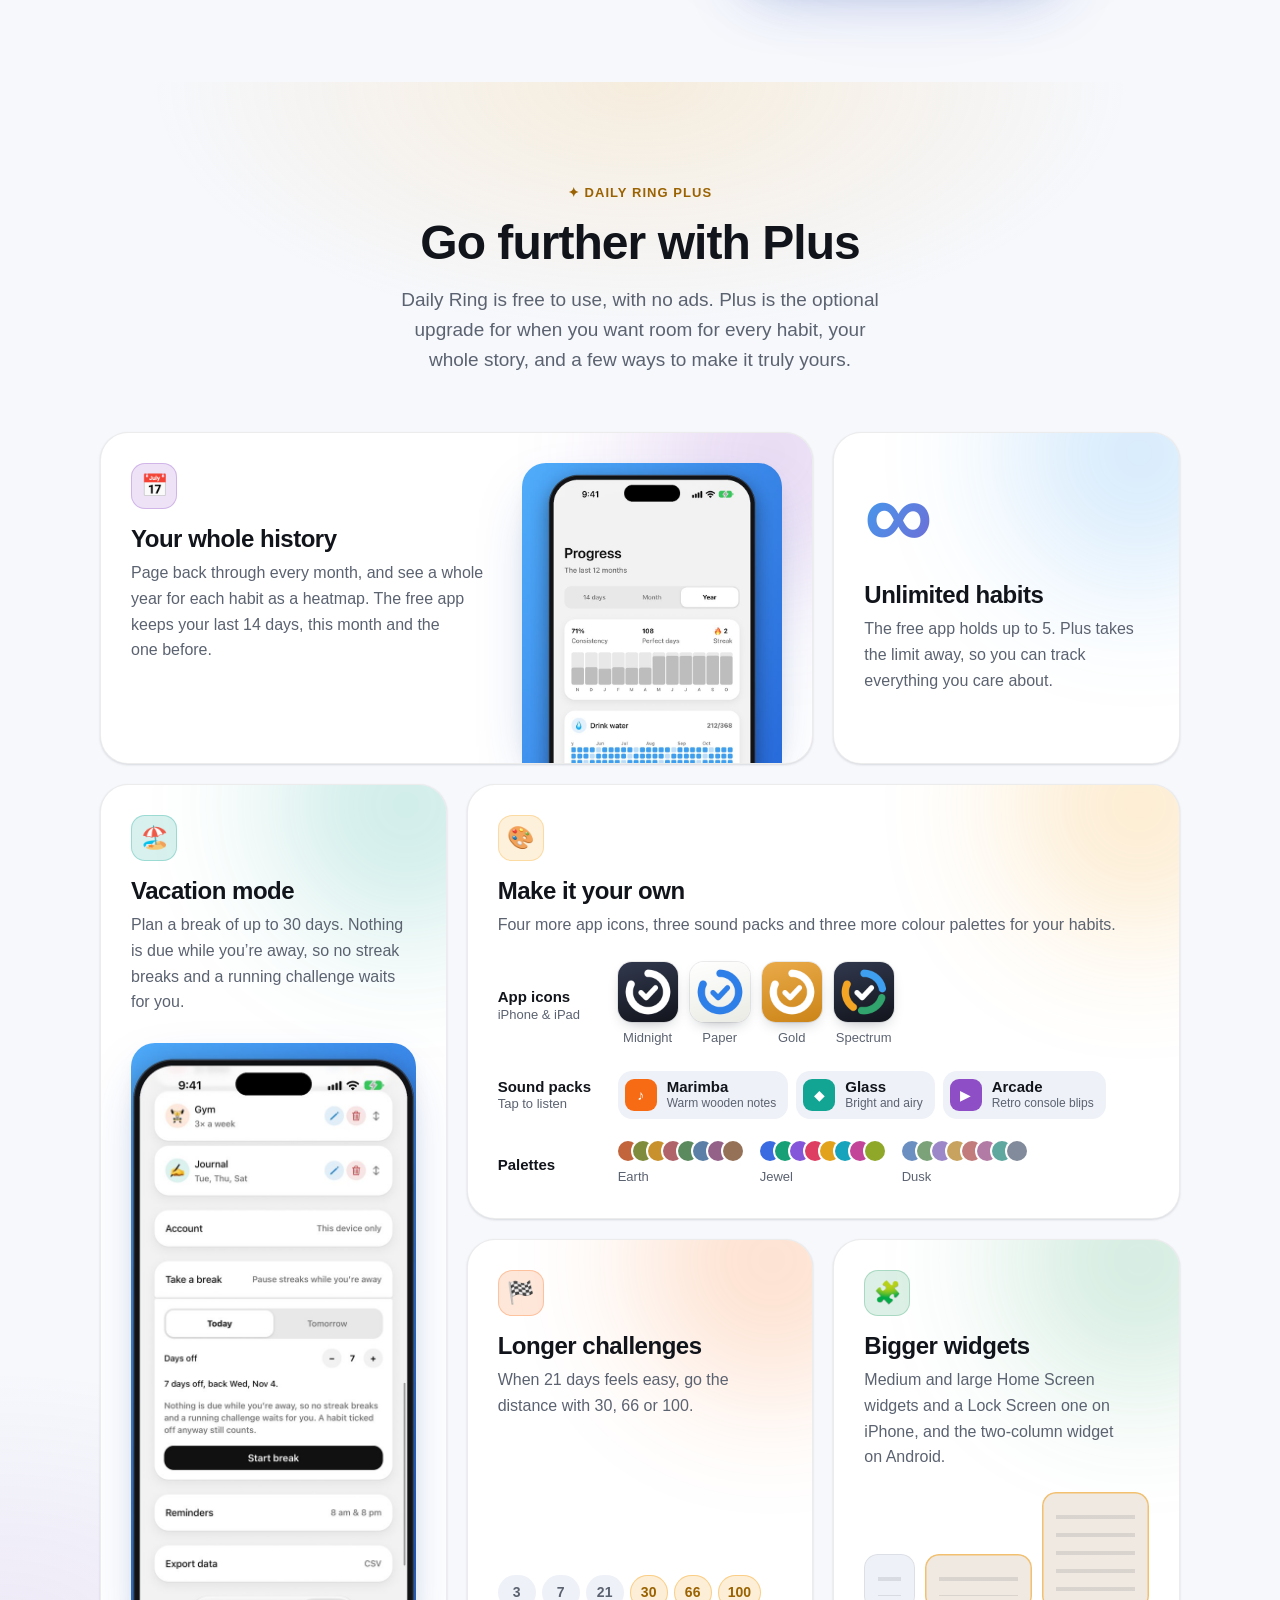
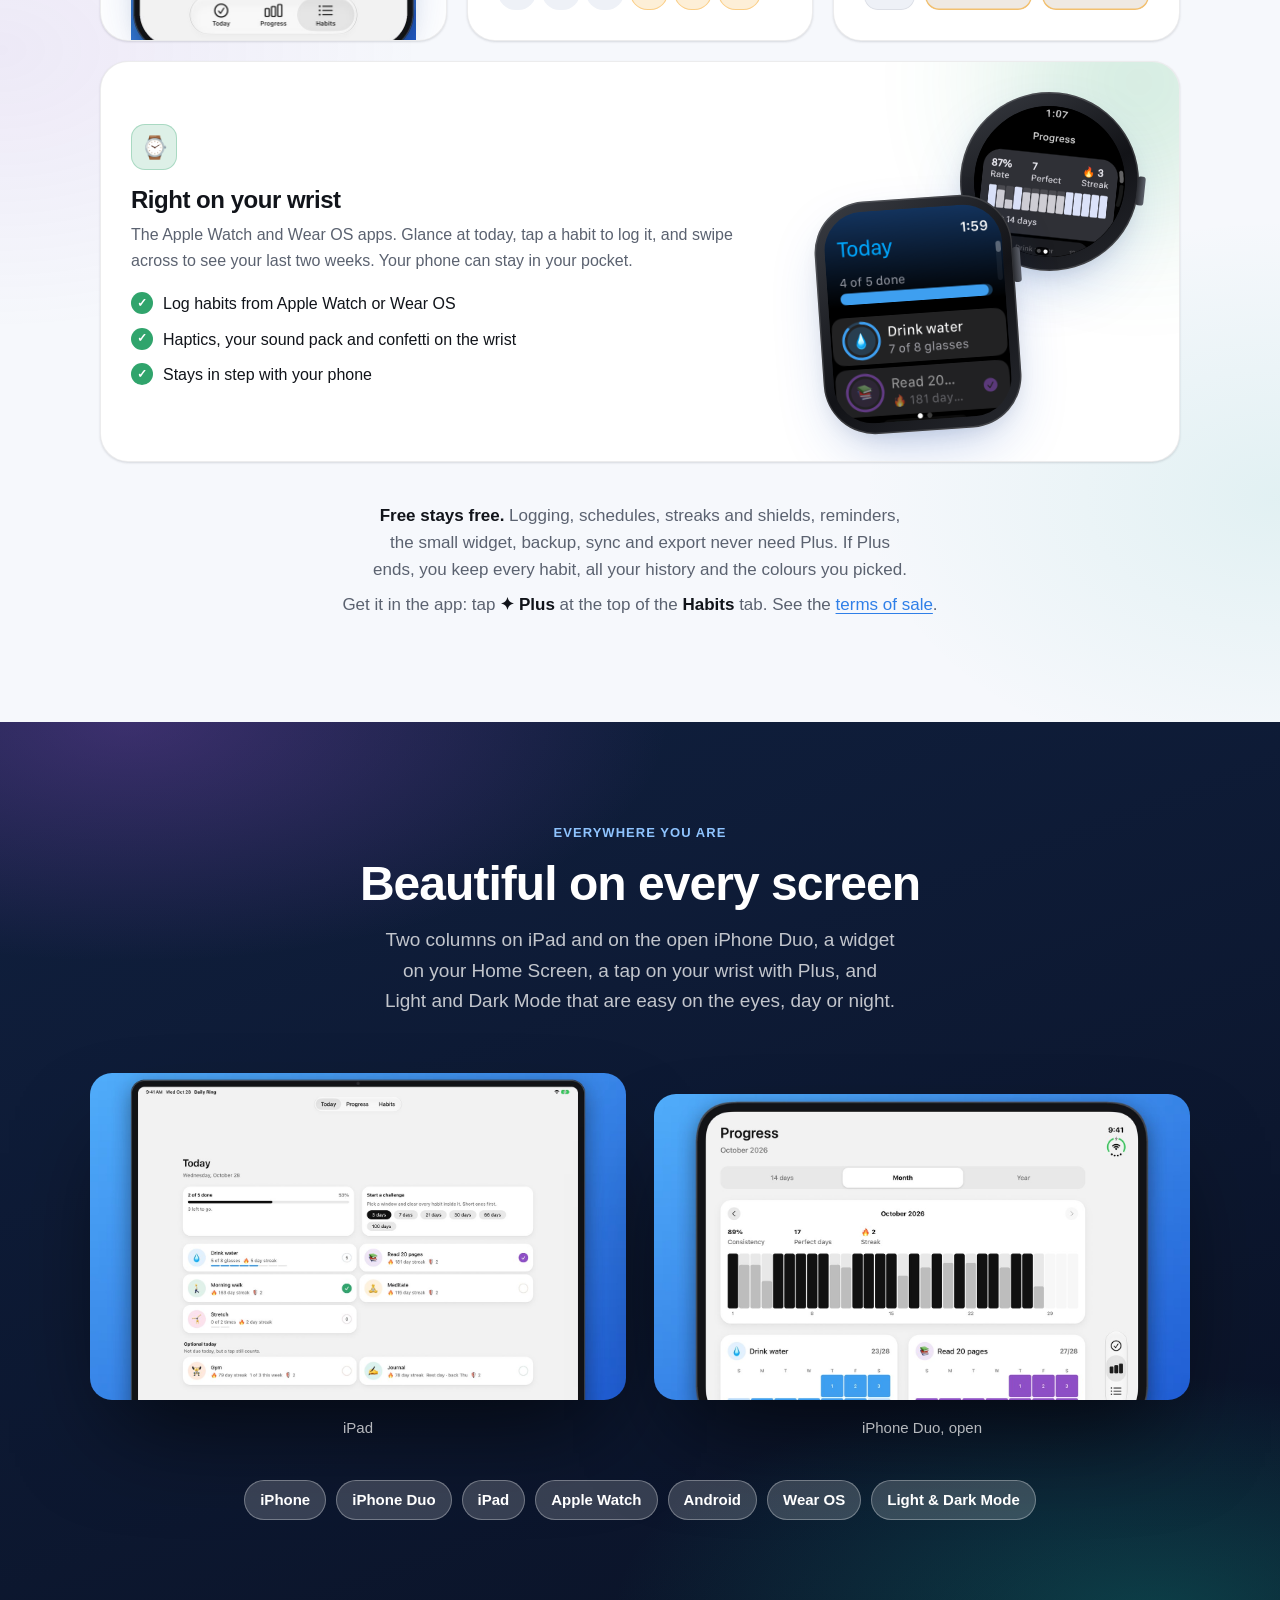
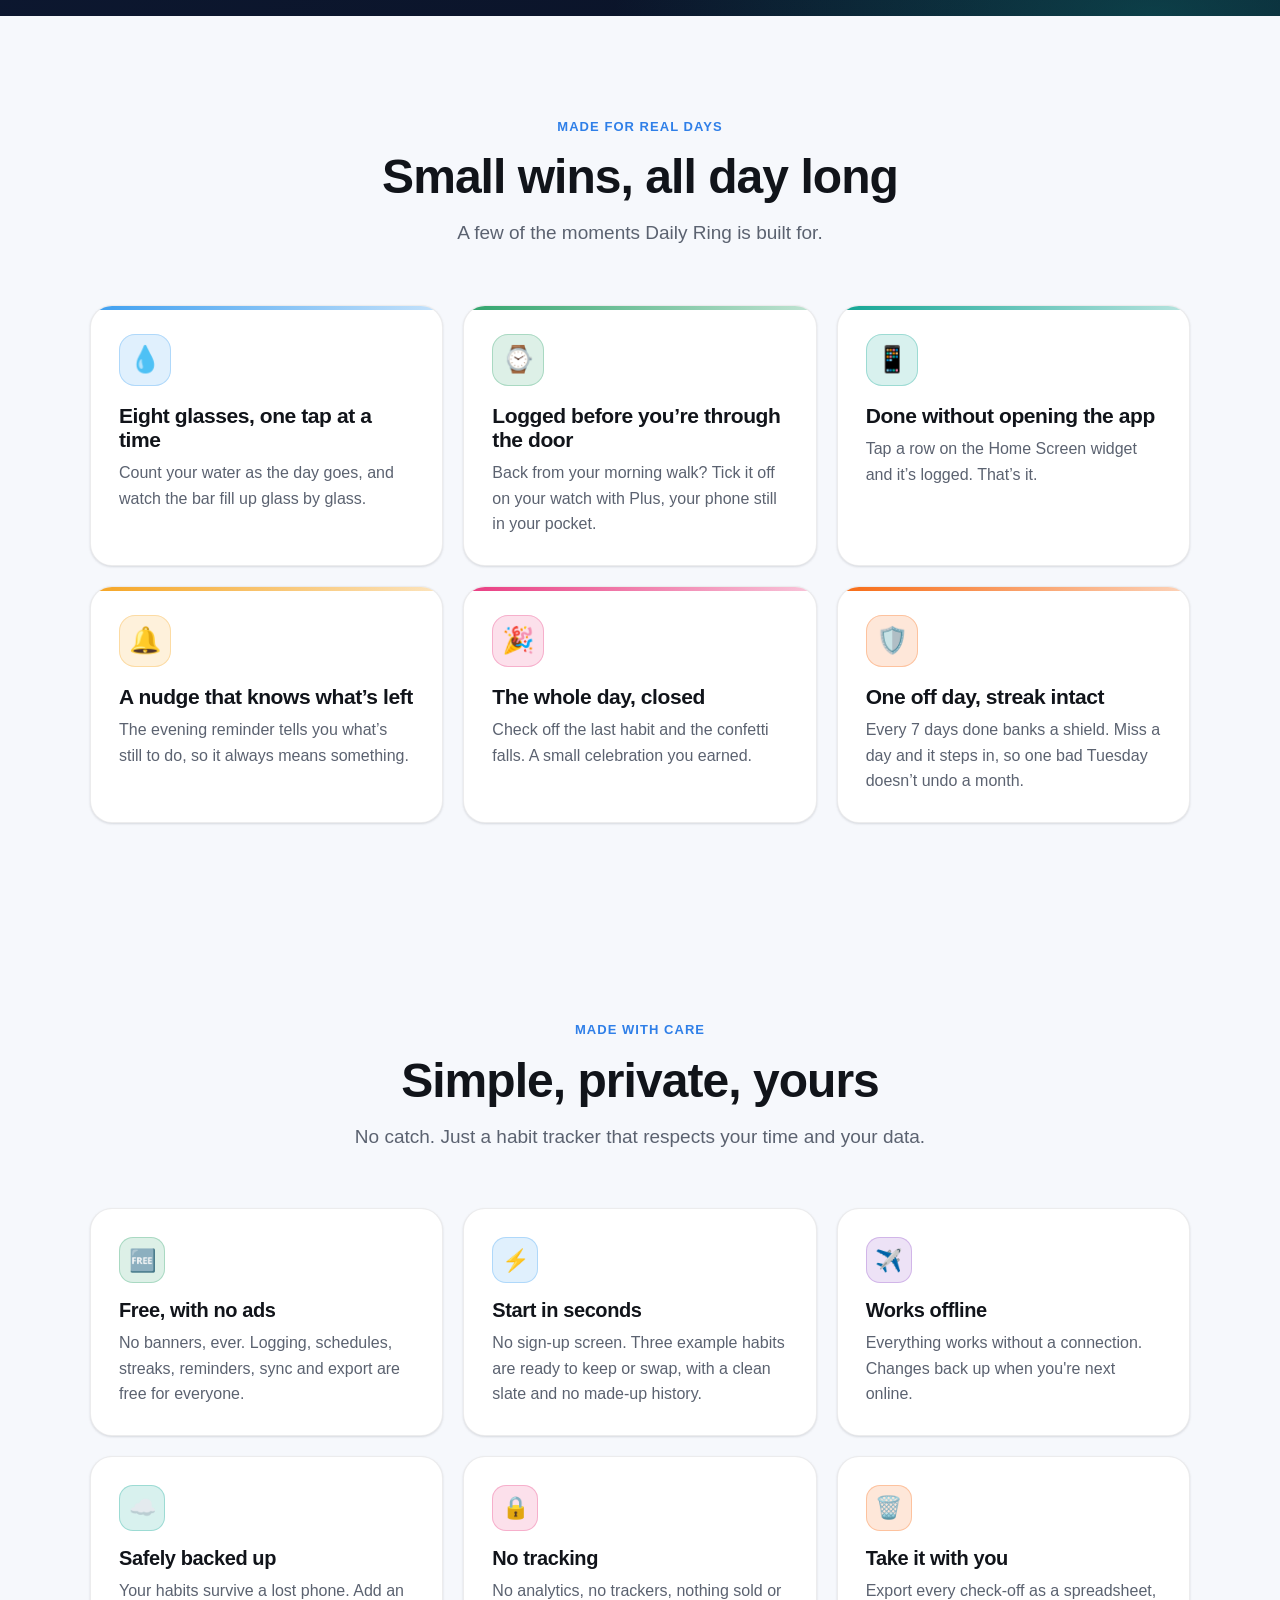
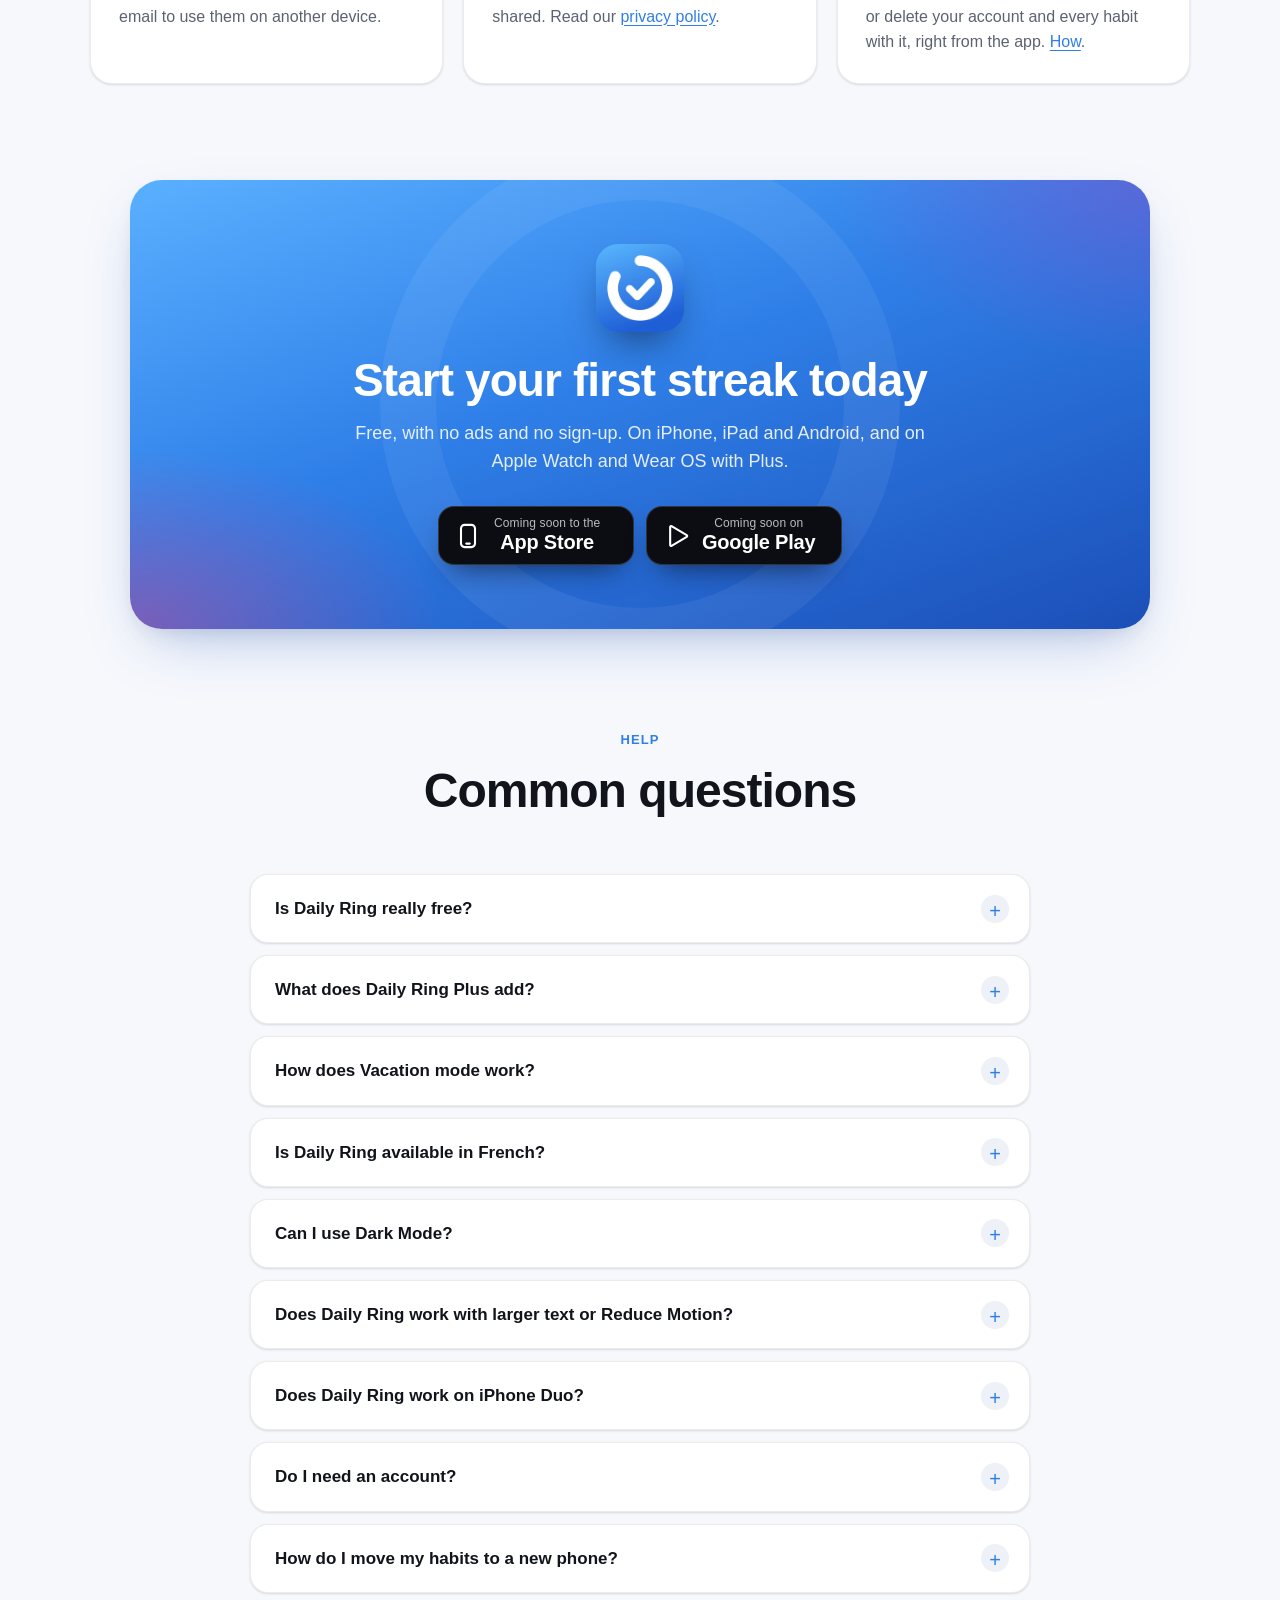
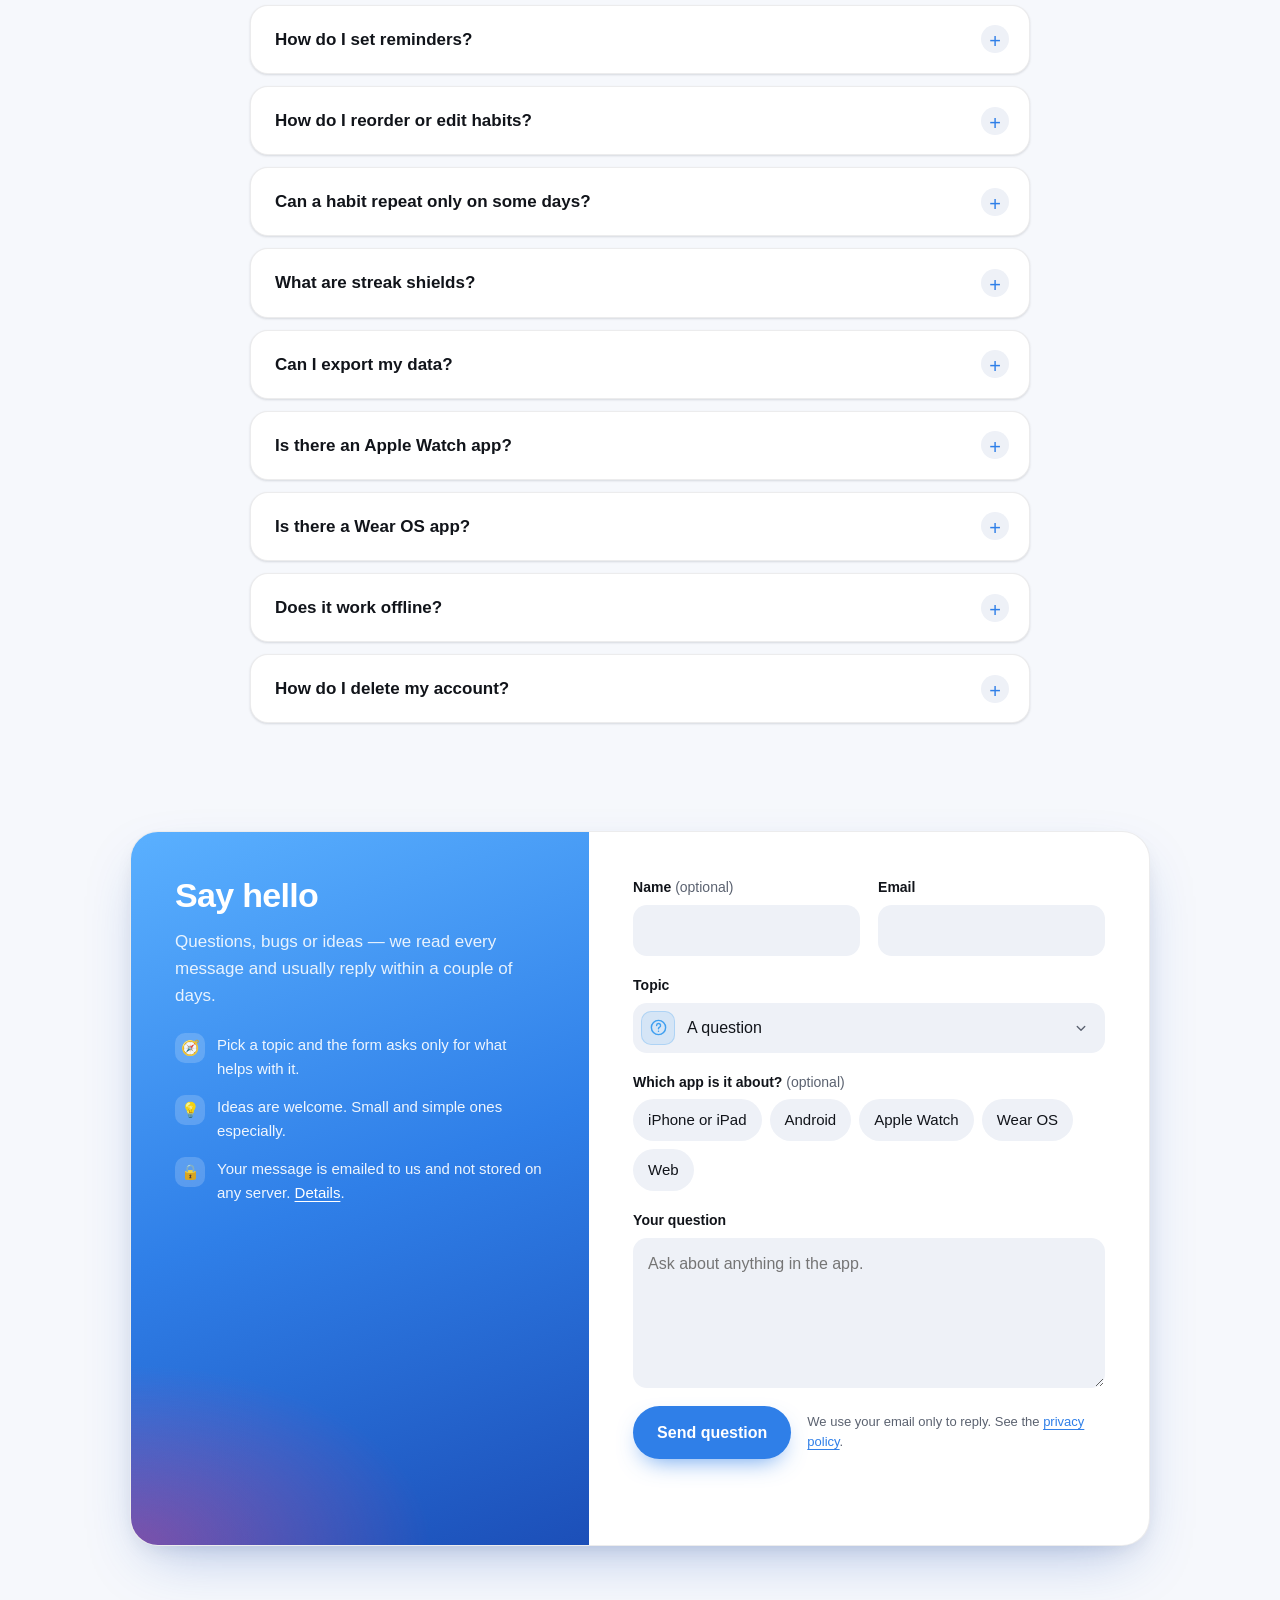
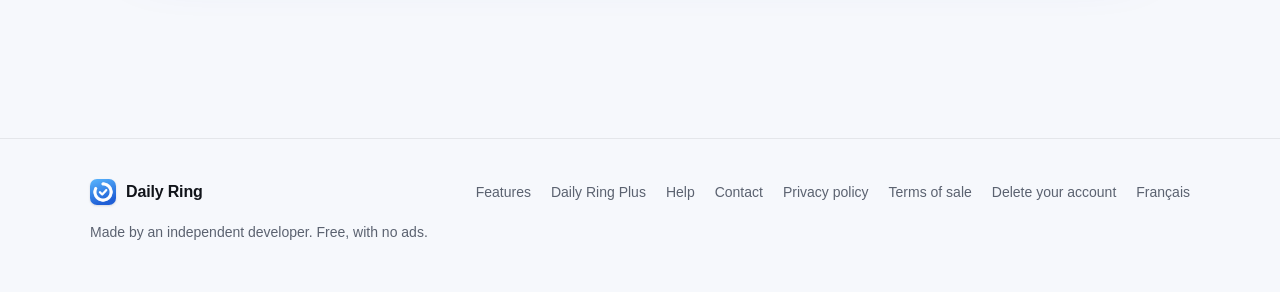
==== commit 044e9bdc: "feat: say Daily Ring follows larger text and Reduce Motion - A tick in the "Easy on the eyes" featur" ====
--- a/index.html
+++ b/index.html
@@ -364,6 +364,7 @@
               <ul class="ticks">
                 <li>Light, Dark or Automatic</li>
                 <li>English or French, whatever your phone speaks</li>
+                <li>Larger text sizes and Reduce Motion</li>
                 <li>Send feedback right from the app</li>
               </ul>
             </div>
@@ -767,6 +768,17 @@
                 alone, tap the gear on the <strong>Habits</strong> tab and choose
                 <strong>Light</strong>, <strong>Dark</strong> or <strong>Automatic</strong> under
                 <strong>Appearance</strong>.
+              </p>
+            </details>
+            <details>
+              <summary>Does Daily Ring work with larger text or Reduce Motion?</summary>
+              <p>
+                Yes. Daily Ring follows your device’s text size, up to the largest accessibility
+                sizes: text grows to twice its size, and anything side by side stacks so no word is
+                cut in half. With <strong>Reduce Motion</strong> on (or
+                <strong>Remove animations</strong> on Android), the confetti is left out, the
+                celebration fades in rather than bouncing, and the opening screen stays still. The
+                Apple Watch app skips its confetti too.
               </p>
             </details>
             <details>
--- a/styles.css
+++ b/styles.css
@@ -3024,3 +3024,48 @@
     transform: none;
   }
 }
+
+/* Email confirmation outcome, shown once on landing from the link (site.js). */
+.auth-notice {
+  position: fixed;
+  z-index: 100;
+  left: 50%;
+  bottom: 24px;
+  transform: translateX(-50%);
+  width: min(440px, calc(100% - 32px));
+  display: flex;
+  gap: 12px;
+  align-items: flex-start;
+  padding: 16px 16px 16px 20px;
+  border-radius: var(--radius);
+  border: 1px solid var(--border);
+  border-left: 5px solid var(--ok);
+  background: var(--bg-elev);
+  color: var(--text);
+  box-shadow: var(--shadow-lg);
+}
+.auth-notice-expired {
+  border-left-color: var(--danger);
+}
+.auth-notice-step {
+  border-left-color: var(--brand);
+}
+.auth-notice div {
+  flex: 1;
+}
+.auth-notice p {
+  margin: 4px 0 0;
+  color: var(--muted);
+}
+.auth-notice-close {
+  flex: none;
+  width: 32px;
+  height: 32px;
+  border: 0;
+  border-radius: 50%;
+  background: var(--surface);
+  color: var(--muted);
+  font-size: 20px;
+  line-height: 1;
+  cursor: pointer;
+}
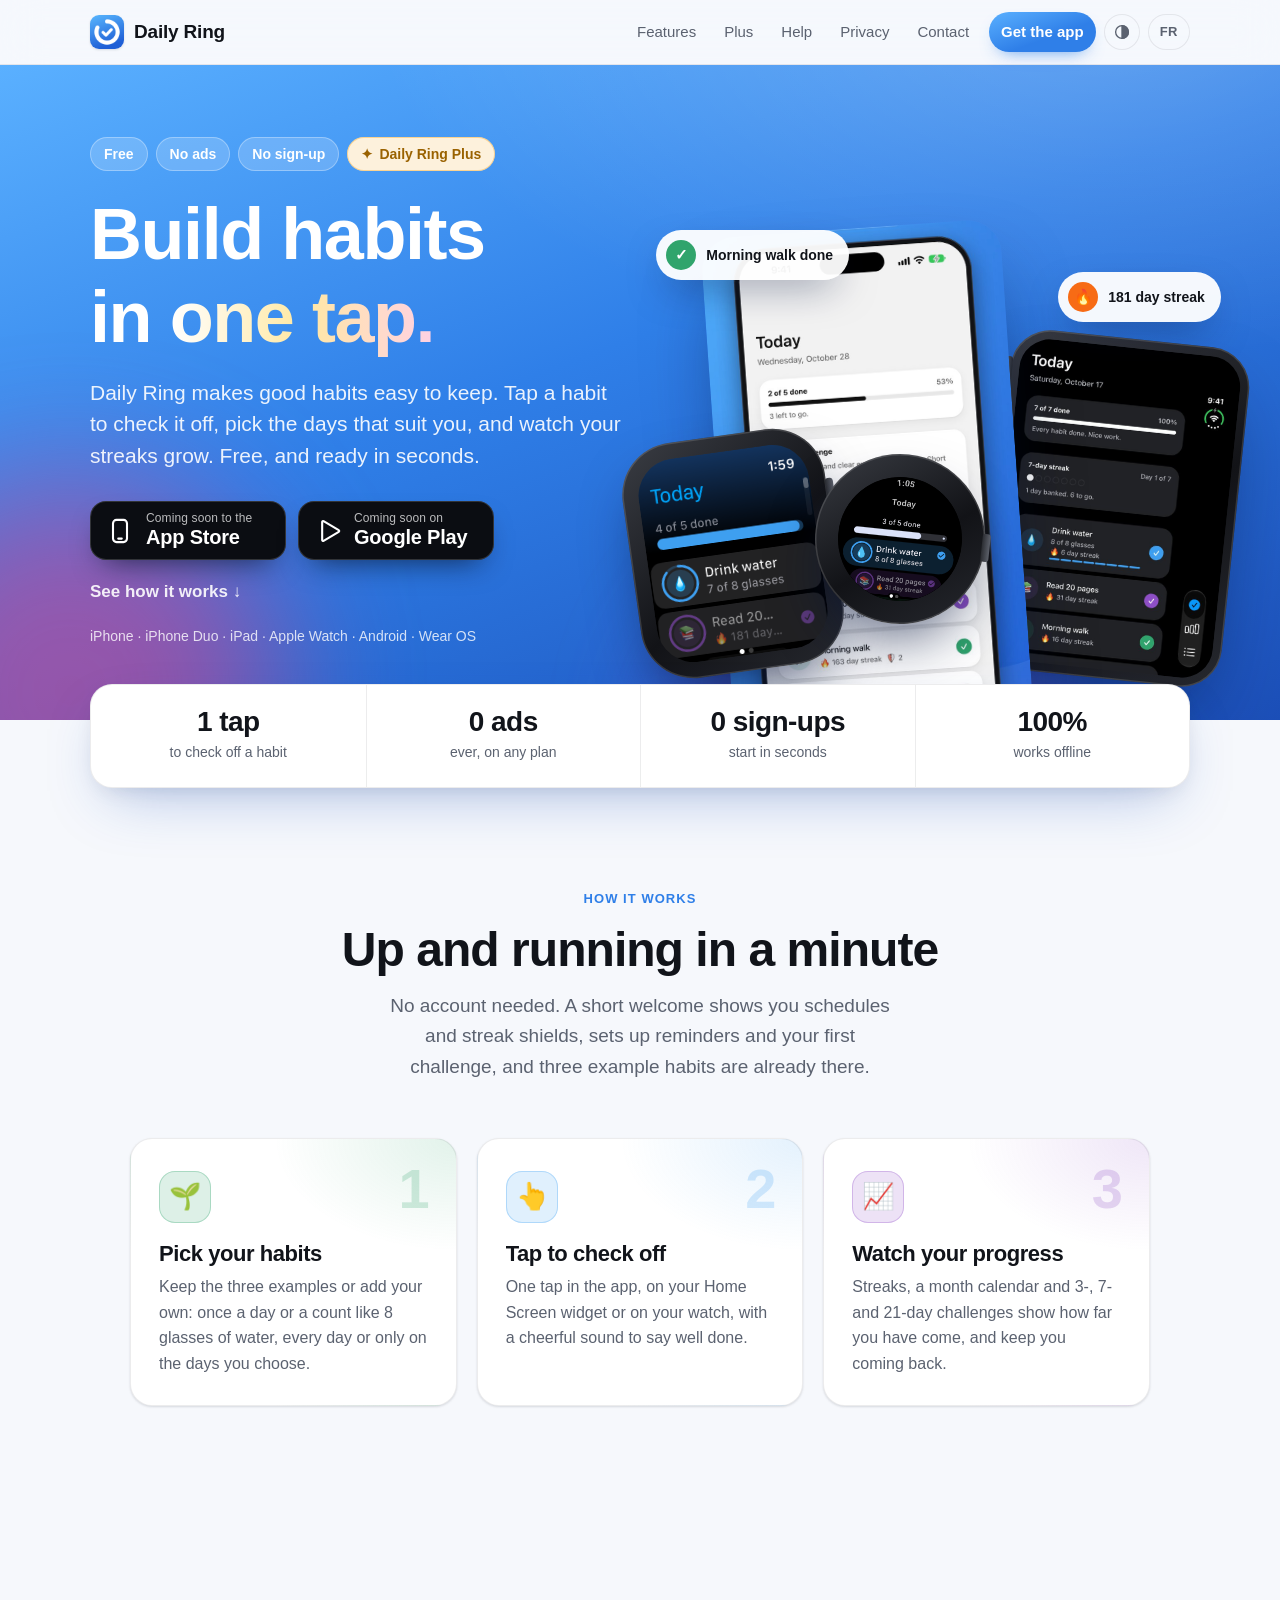
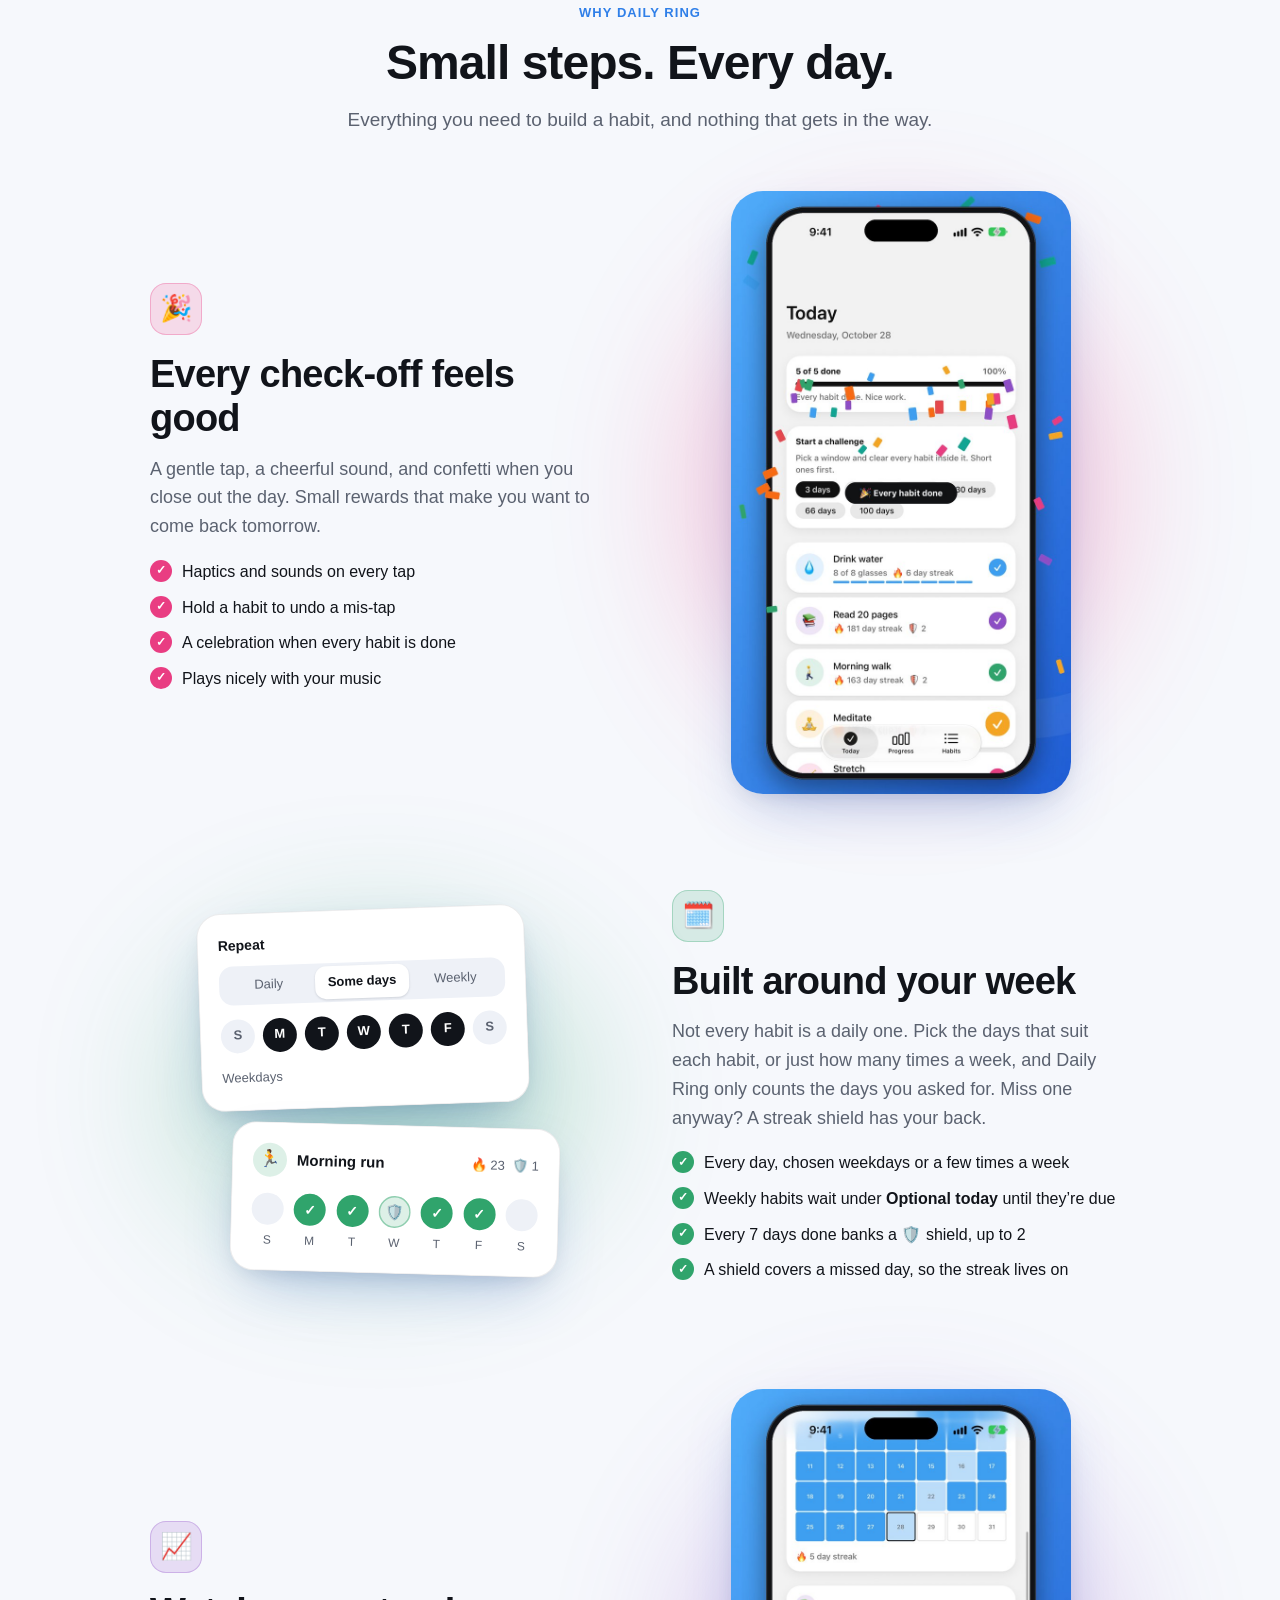
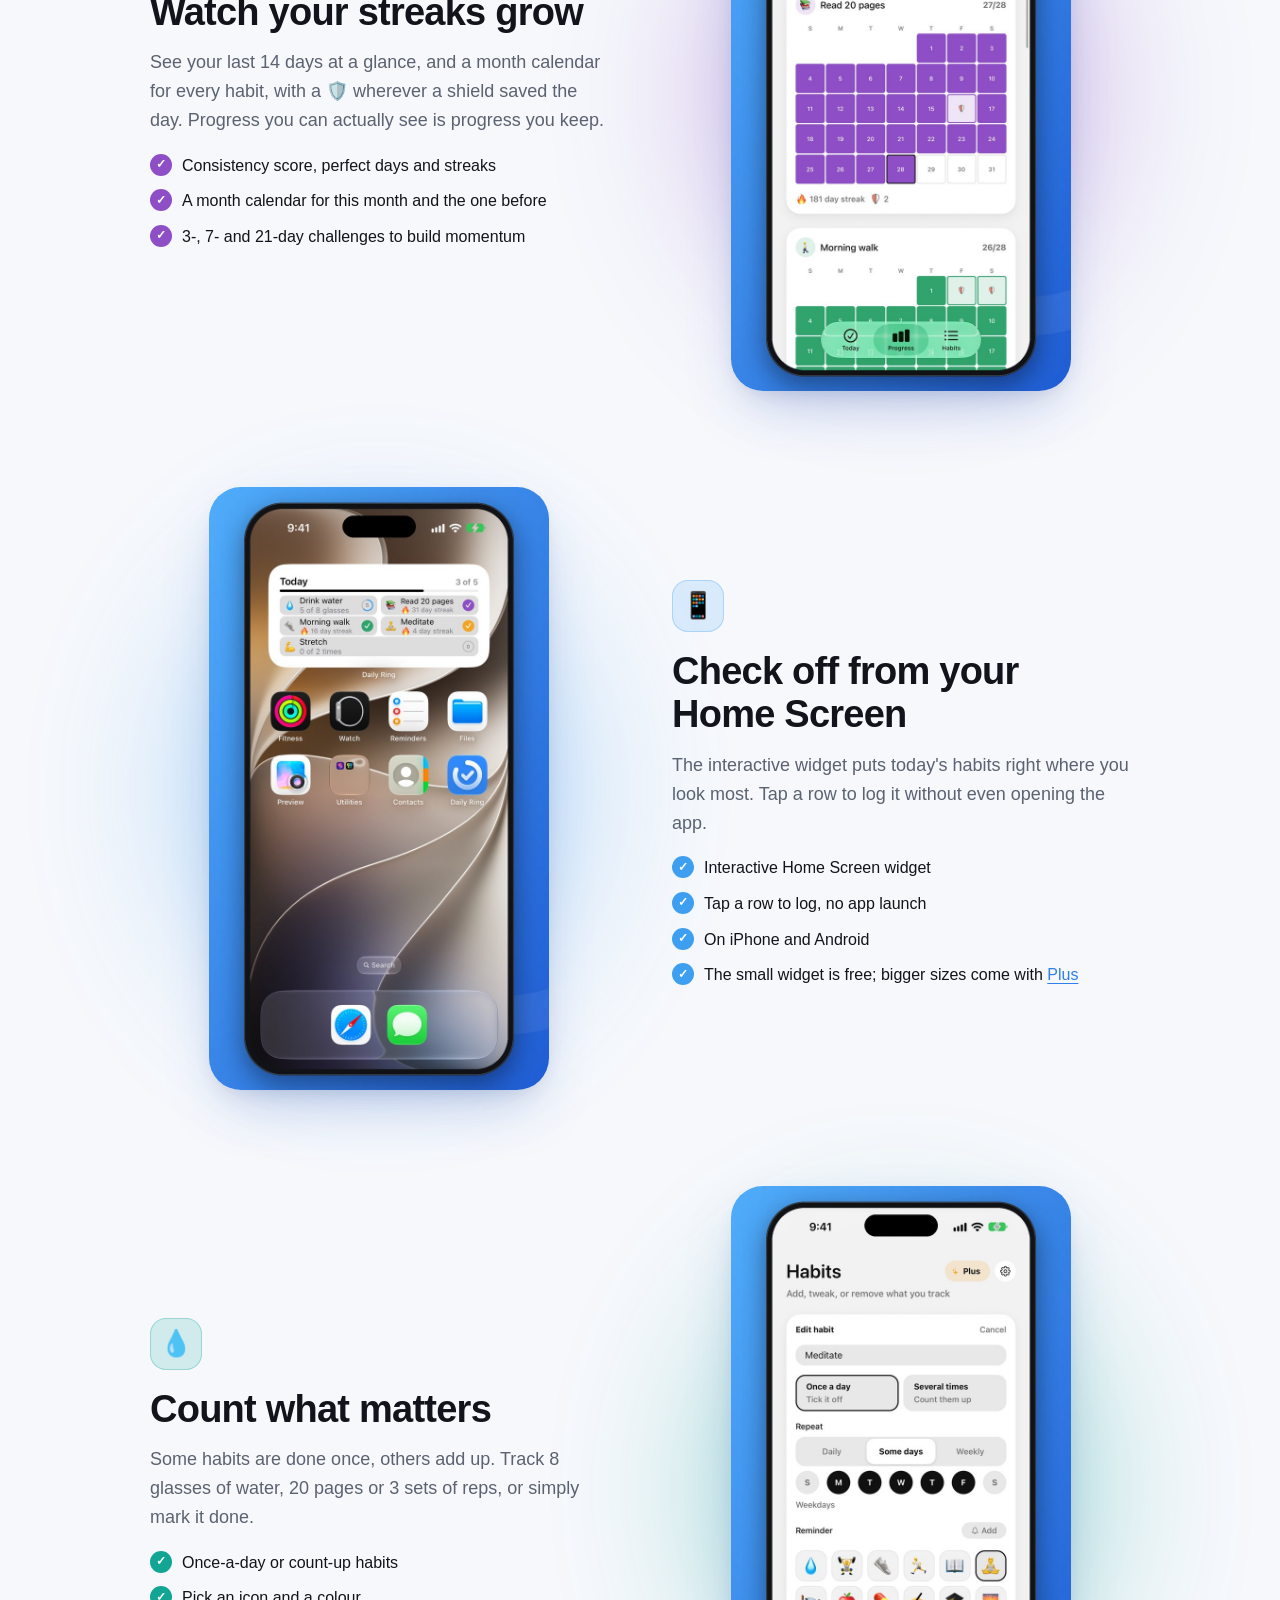
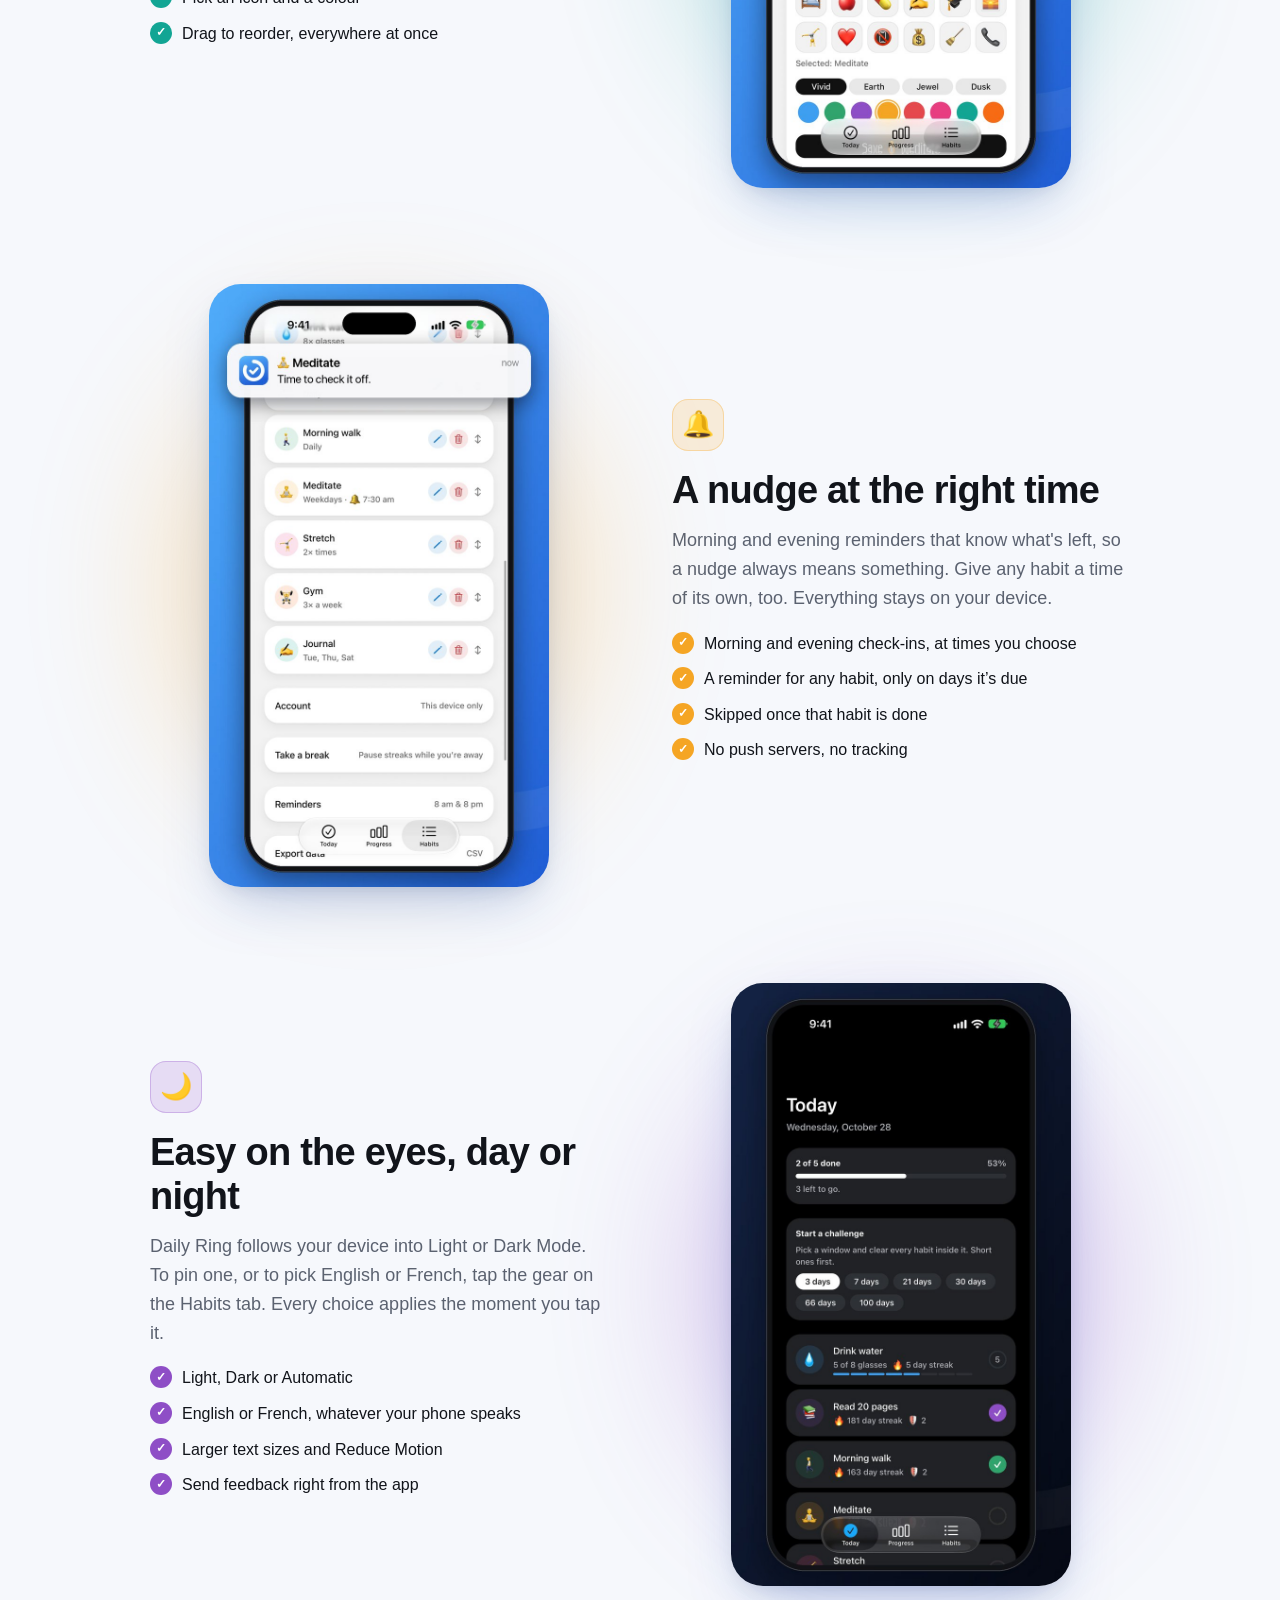
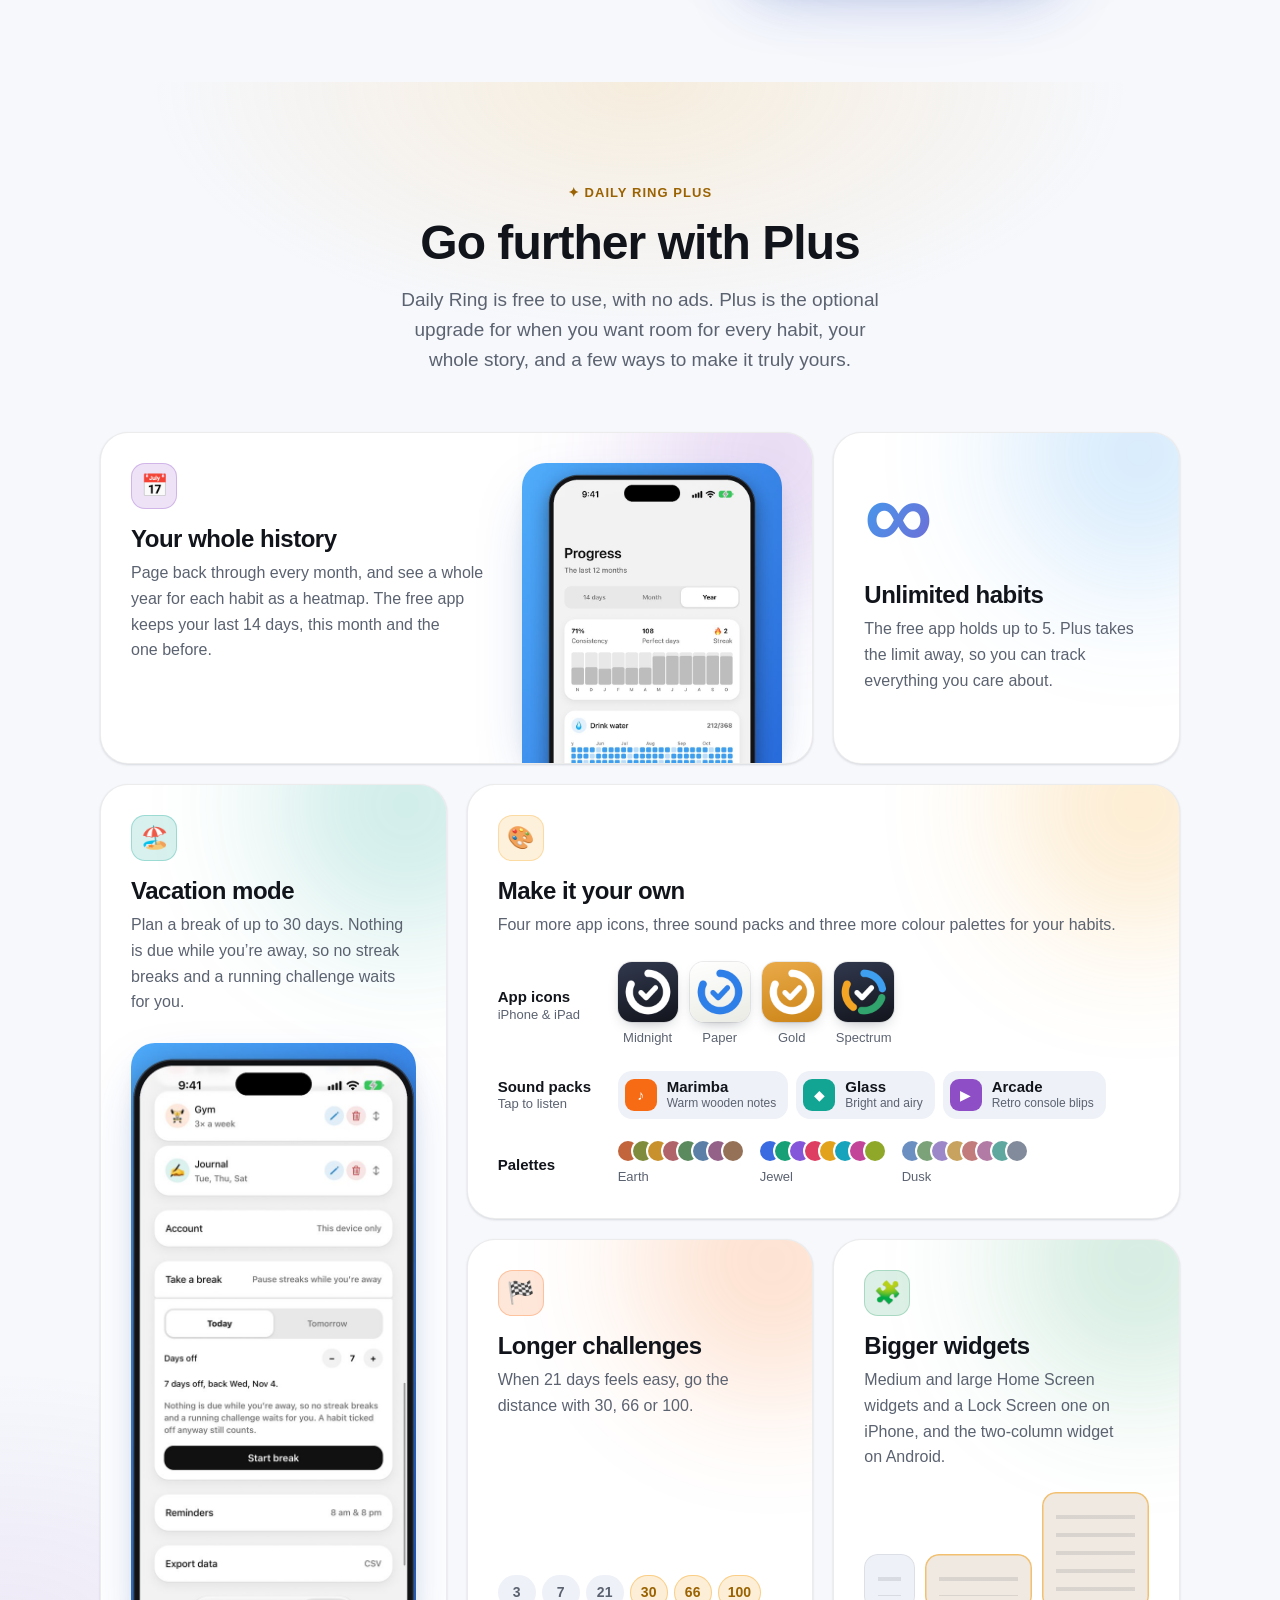
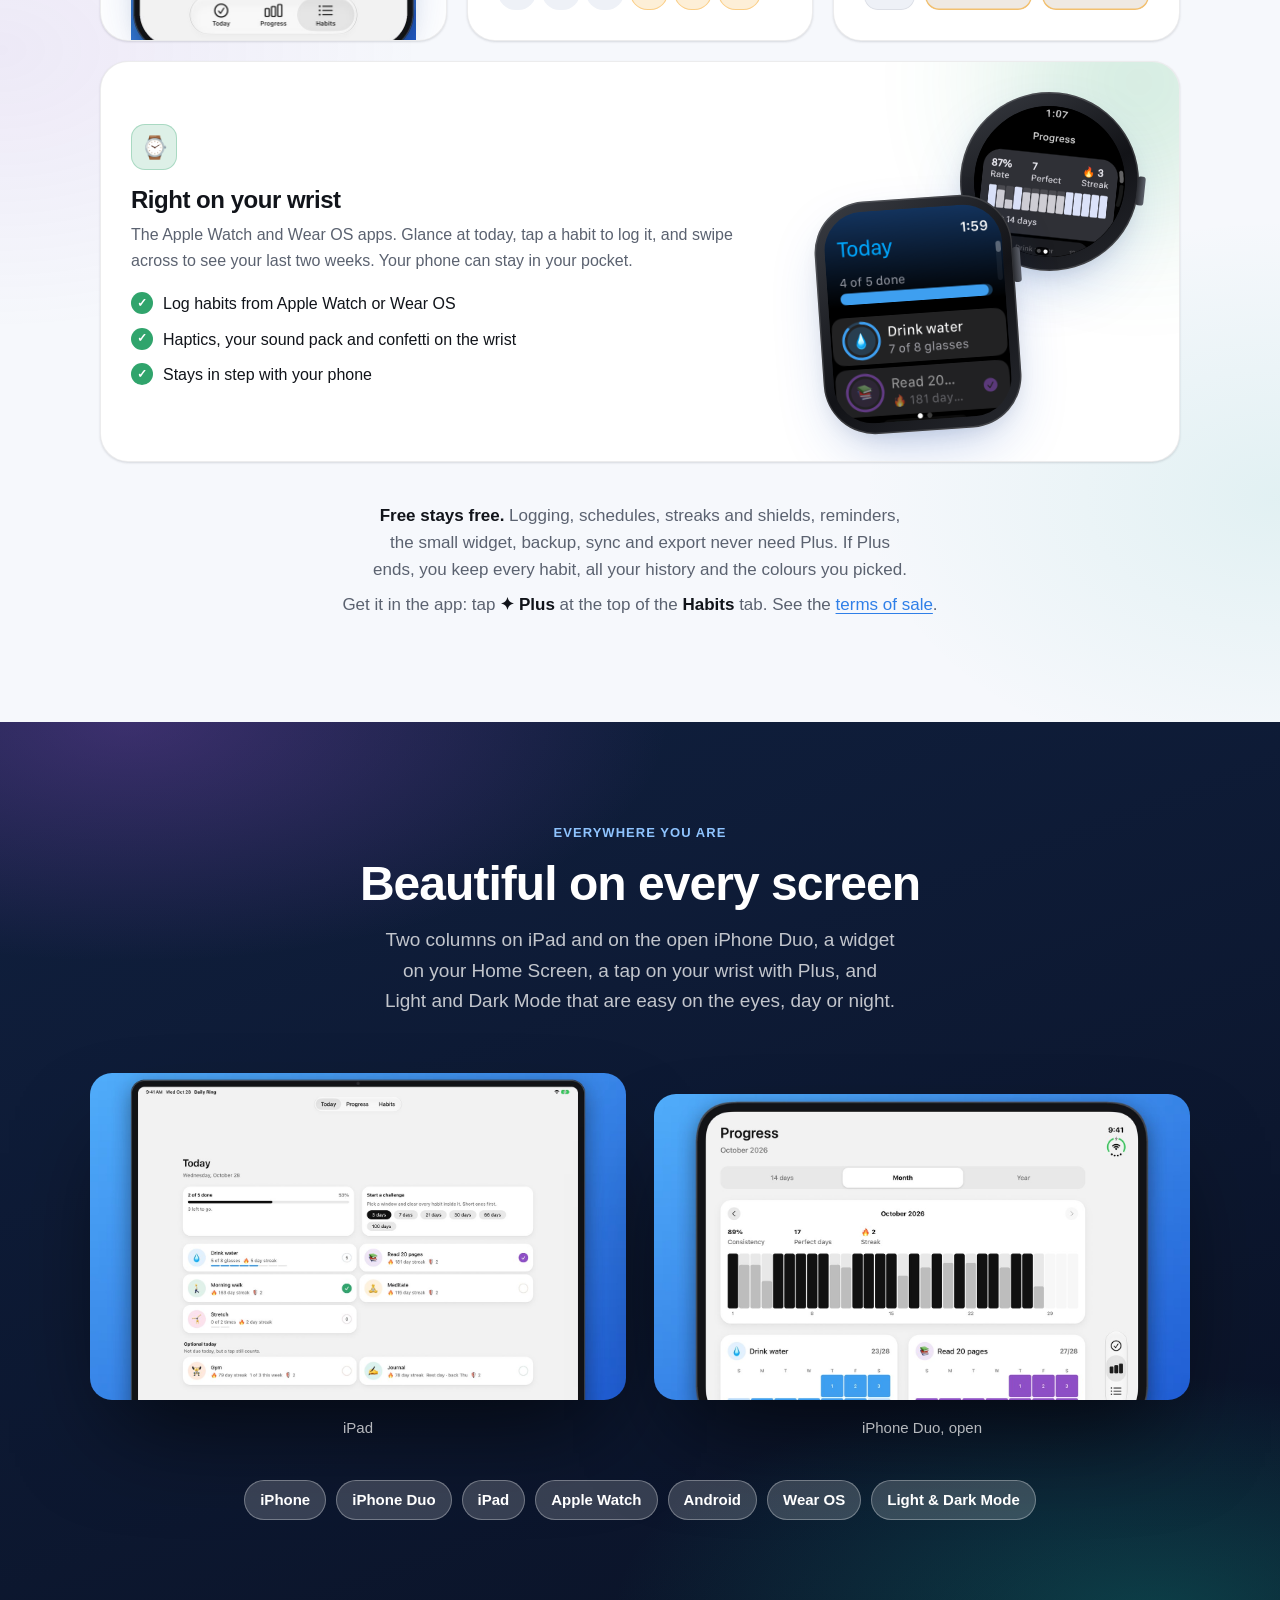
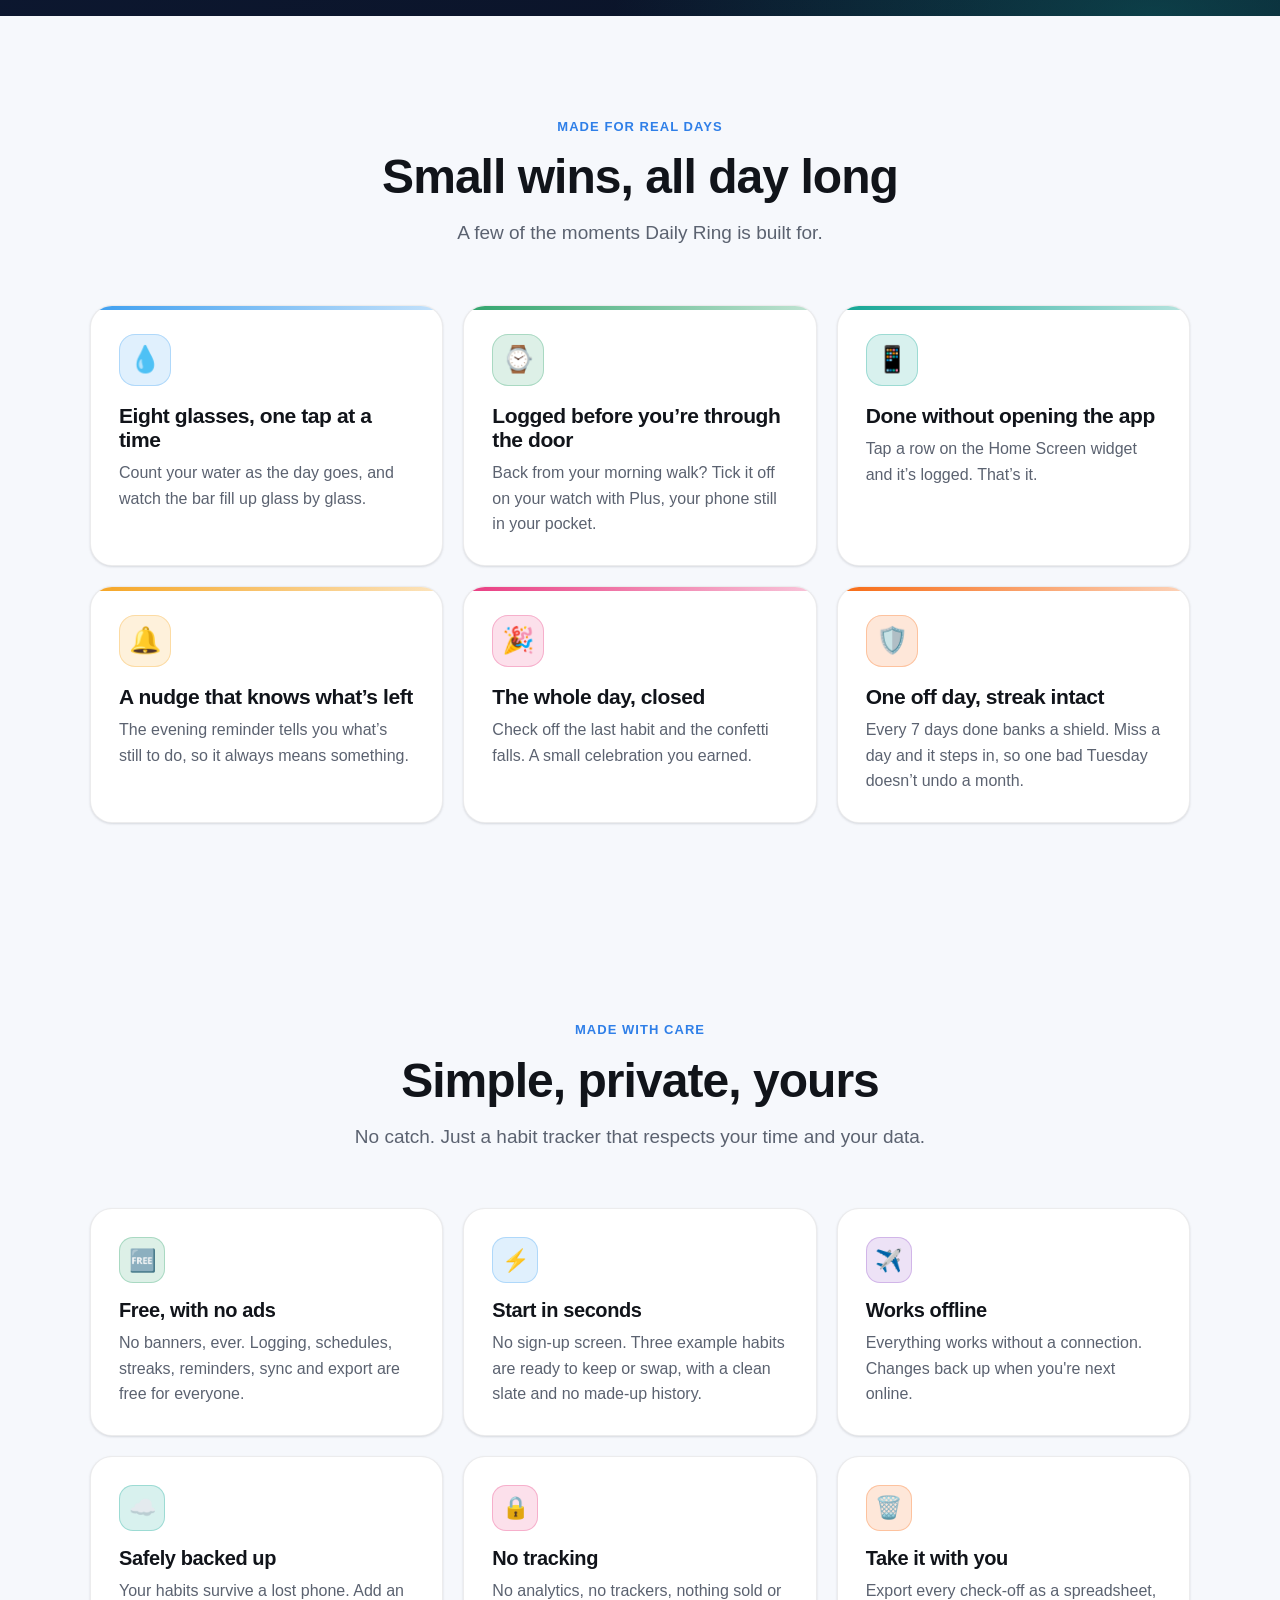
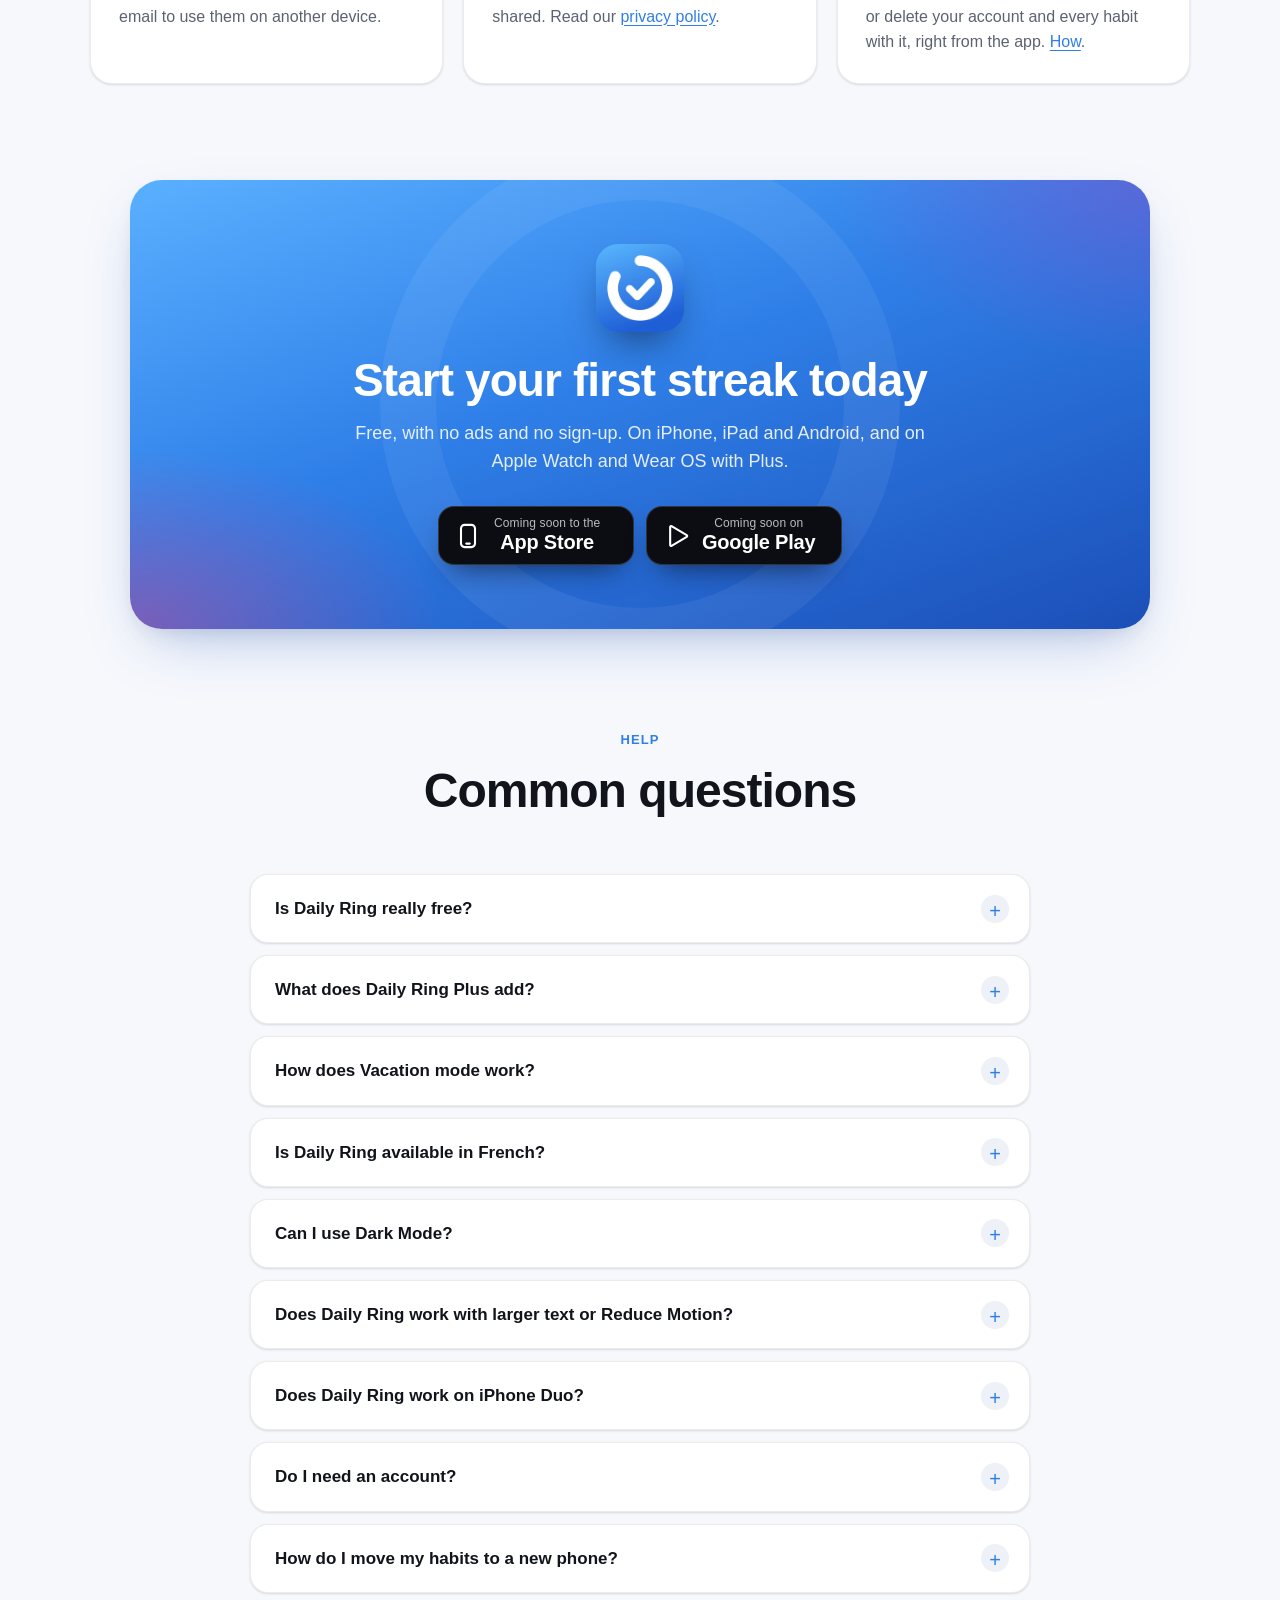
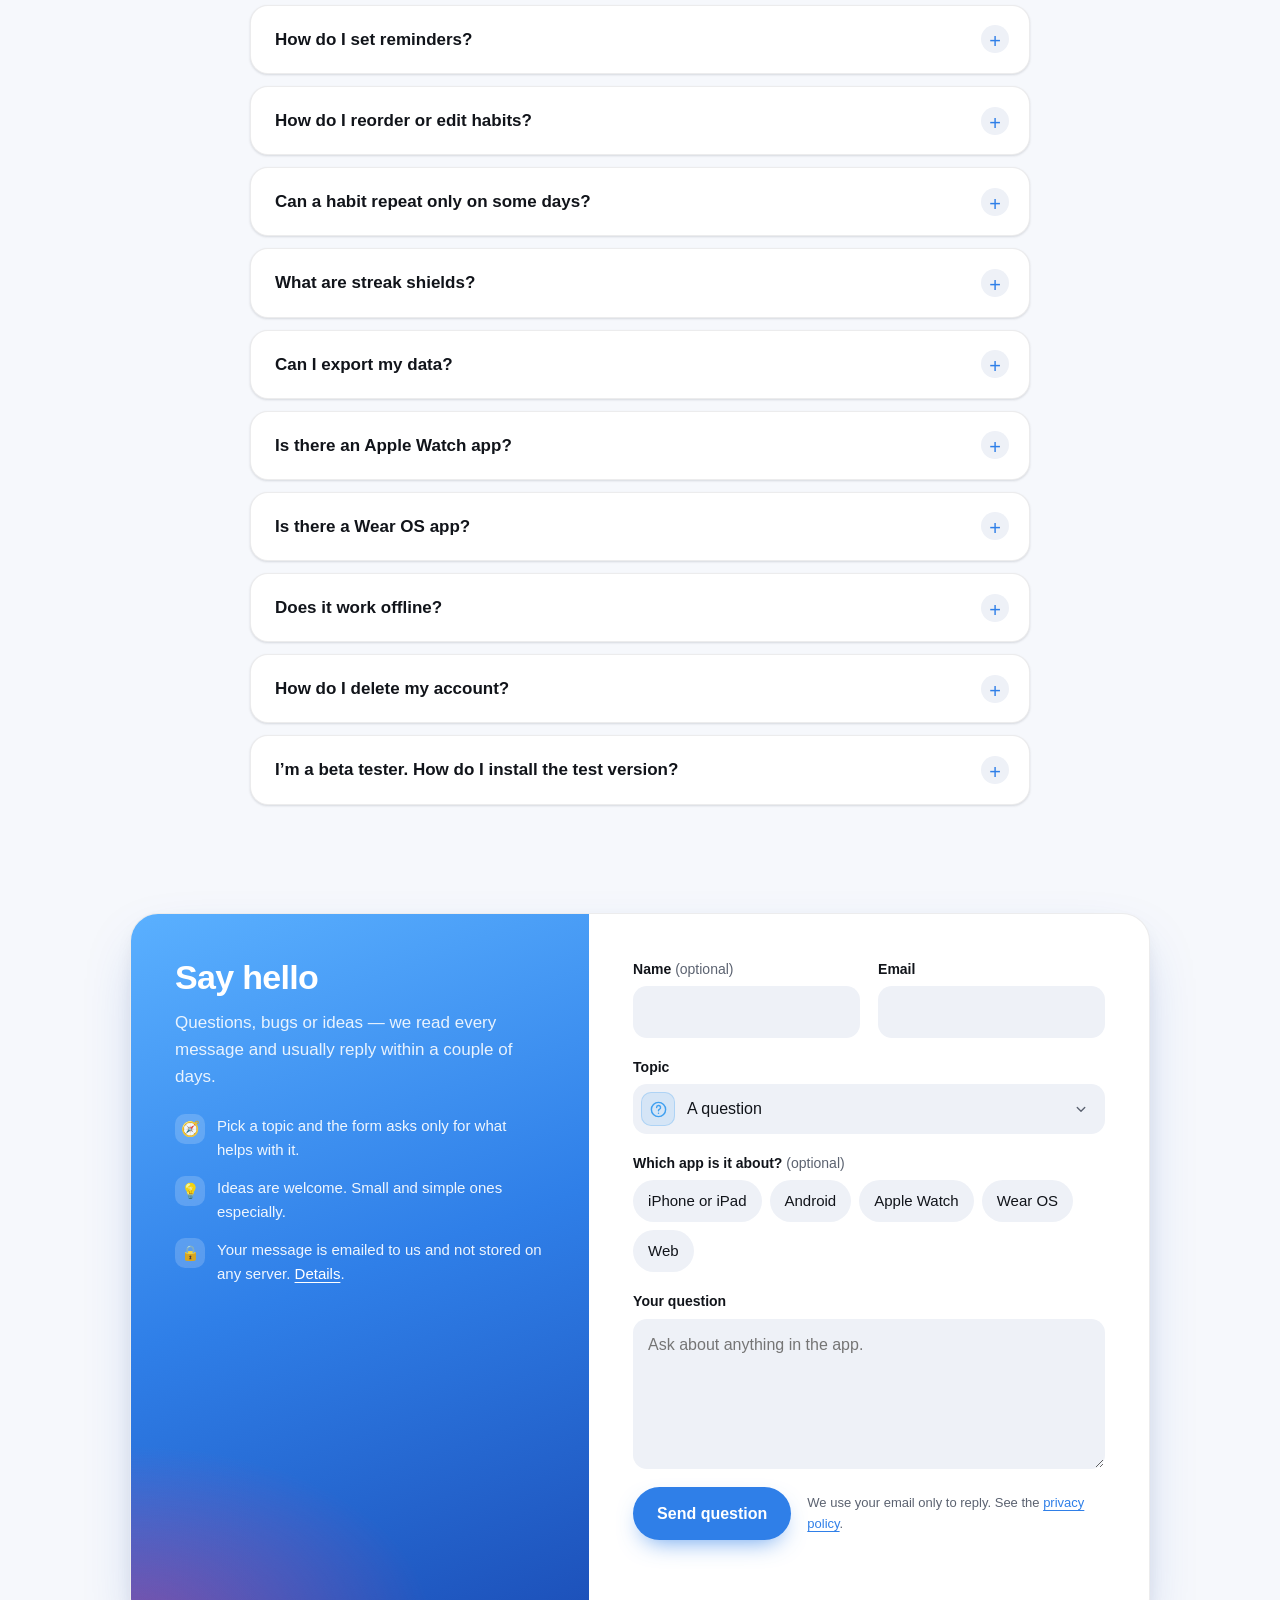
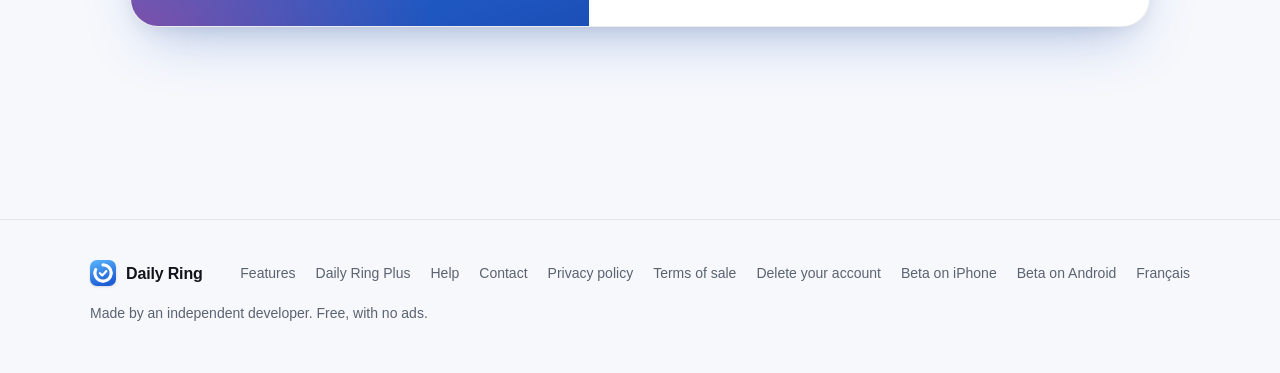
==== commit 6cd6cf33: "feat: add beta tester guides for TestFlight and Google Play - testflight.html and play-testing.html," ====
--- a/index.html
+++ b/index.html
@@ -881,6 +881,15 @@
               <p>
                 In the app, go to <strong>Habits → Account → Delete account</strong>. If you no
                 longer have the app, see <a href="delete-account.html">Delete your account</a>.
+              </p>
+            </details>
+            <details>
+              <summary>I’m a beta tester. How do I install the test version?</summary>
+              <p>
+                Follow the step-by-step guide for your phone:
+                <a href="testflight.html">iPhone and iPad, with TestFlight</a>, or
+                <a href="play-testing.html">Android, with Google Play’s closed test</a>. Both assume
+                we already have your email address.
               </p>
             </details>
           </div>
@@ -1093,6 +1102,8 @@
           <a href="privacy.html">Privacy policy</a>
           <a href="terms.html">Terms of sale</a>
           <a href="delete-account.html">Delete your account</a>
+          <a href="testflight.html">Beta on iPhone</a>
+          <a href="play-testing.html">Beta on Android</a>
           <a href="fr/index.html" hreflang="fr" lang="fr">Français</a>
         </nav>
         <p class="copy">Made by an independent developer. Free, with no ads.</p>
--- a/styles.css
+++ b/styles.css
@@ -3069,3 +3069,777 @@
   line-height: 1;
   cursor: pointer;
 }
+
+/* ---------- Beta guides (testflight.html, play-testing.html) ----------
+   Numbered step cards, each beside a picture: a real screenshot (.shot) or a
+   simplified drawing of the store's screen (.mock), with the button to tap
+   ringed. The drawings are generic on purpose: no store logos or artwork. */
+
+.platform-switch {
+  display: inline-flex;
+  gap: 4px;
+  padding: 4px;
+  margin-top: 24px;
+  border-radius: 999px;
+  background: rgba(255, 255, 255, 0.16);
+  box-shadow: inset 0 0 0 1px rgba(255, 255, 255, 0.28);
+}
+
+.platform-switch a {
+  padding: 8px 18px;
+  border-radius: 999px;
+  color: #fff;
+  font-size: 15px;
+  font-weight: 600;
+  text-decoration: none;
+}
+
+.platform-switch a[aria-current='page'] {
+  background: #fff;
+  color: var(--brand-deep);
+}
+
+.guide {
+  position: relative;
+  z-index: 1;
+  max-width: 1020px;
+  margin: -72px auto 0;
+  padding: 0 20px;
+}
+
+.guide-facts {
+  display: grid;
+  grid-template-columns: repeat(3, 1fr);
+  gap: 1px;
+  margin: 0 0 28px;
+  padding: 0;
+  list-style: none;
+  overflow: hidden;
+  border-radius: 24px;
+  border: 1px solid var(--border);
+  background: var(--border);
+  box-shadow: var(--shadow-lg);
+}
+
+.guide-facts li {
+  padding: 22px 26px;
+  background: var(--bg-elev);
+}
+
+.guide-facts strong {
+  display: block;
+  font-family: var(--font-display);
+  font-size: 19px;
+}
+
+.guide-facts span {
+  color: var(--muted);
+  font-size: 15px;
+}
+
+.gsteps {
+  list-style: none;
+  margin: 0;
+  padding: 0;
+  display: grid;
+  gap: 24px;
+}
+
+.gstep {
+  display: grid;
+  grid-template-columns: 1.15fr 0.85fr;
+  align-items: center;
+  gap: 40px;
+  padding: 44px 48px;
+  border-radius: 28px;
+  background:
+    radial-gradient(
+      420px 260px at 100% 0%,
+      color-mix(in srgb, var(--accent, var(--brand)) 12%, transparent),
+      transparent 70%
+    ),
+    var(--bg-elev);
+  border: 1px solid var(--border);
+  box-shadow: var(--shadow-sm);
+}
+
+.gstep:nth-child(even) .gstep-visual {
+  order: -1;
+}
+
+.gstep-num {
+  display: inline-grid;
+  place-items: center;
+  width: 40px;
+  height: 40px;
+  margin-bottom: 14px;
+  border-radius: 12px;
+  background: var(--brand);
+  color: #fff;
+  font-family: var(--font-display);
+  font-weight: 800;
+  font-size: 19px;
+}
+
+.gstep h2 {
+  font-size: clamp(24px, 3vw, 30px);
+  margin: 0 0 10px;
+}
+
+.gstep p {
+  margin: 0 0 12px;
+}
+
+.gstep .muted {
+  color: var(--muted);
+}
+
+.tip {
+  margin-top: 18px;
+  padding: 14px 18px;
+  border-radius: 16px;
+  background: var(--surface);
+  color: var(--muted);
+  font-size: 15px;
+}
+
+.tip strong {
+  color: var(--text);
+}
+
+.tip p {
+  margin: 0;
+}
+
+.gstep-visual {
+  display: grid;
+  justify-items: center;
+}
+
+.gstep-visual .shot {
+  width: min(300px, 100%);
+}
+
+.gstep-visual figcaption {
+  margin-top: 12px;
+  color: var(--muted);
+  font-size: 13px;
+  text-align: center;
+}
+
+/* The drawn phone. Its screen follows the site's theme. */
+
+.mock {
+  position: relative;
+  width: min(270px, 100%);
+  aspect-ratio: 9 / 15.5;
+  padding: 10px;
+  border-radius: 42px;
+  background: #15181f;
+  box-shadow:
+    var(--shadow-lg),
+    inset 0 0 0 1.5px rgba(255, 255, 255, 0.12);
+}
+
+.mock-screen {
+  height: 100%;
+  overflow: hidden;
+  border-radius: 33px;
+  background: var(--bg);
+  padding: 40px 18px 18px;
+  display: flex;
+  flex-direction: column;
+  gap: 12px;
+  font-size: 13px;
+  line-height: 1.35;
+  position: relative;
+}
+
+.mock-screen::before {
+  /* the camera cut-out */
+  content: '';
+  position: absolute;
+  top: 12px;
+  left: 50%;
+  width: 72px;
+  height: 20px;
+  margin-left: -36px;
+  border-radius: 999px;
+  background: #15181f;
+}
+
+.mock-android .mock-screen::before {
+  width: 12px;
+  height: 12px;
+  margin-left: -6px;
+  top: 14px;
+}
+
+.mock-url {
+  padding: 7px 12px;
+  border-radius: 999px;
+  background: var(--surface);
+  color: var(--muted);
+  font-size: 11px;
+  white-space: nowrap;
+  overflow: hidden;
+  text-overflow: ellipsis;
+}
+
+.mock-head {
+  display: flex;
+  justify-content: space-between;
+  align-items: center;
+  font-weight: 700;
+  font-size: 16px;
+  font-family: var(--font-display);
+}
+
+.mock-card {
+  padding: 14px;
+  border-radius: 16px;
+  background: var(--bg-elev);
+  border: 1px solid var(--border);
+  display: grid;
+  gap: 8px;
+}
+
+.mock-app {
+  display: flex;
+  align-items: center;
+  gap: 12px;
+}
+
+.mock-app img,
+.mock-glyph {
+  flex: none;
+  width: 52px;
+  height: 52px;
+  border-radius: 13px;
+}
+
+.mock-glyph {
+  display: grid;
+  place-items: center;
+  color: #fff;
+  font-size: 26px;
+  background: linear-gradient(150deg, #5ab0ff, #1c4fb8);
+}
+
+.mock-app b {
+  display: block;
+  font-size: 15px;
+}
+
+.mock-app small,
+.mock-small {
+  color: var(--muted);
+  font-size: 11px;
+}
+
+.mock-line {
+  height: 7px;
+  border-radius: 99px;
+  background: var(--surface);
+}
+
+.mock-line.w60 {
+  width: 60%;
+}
+
+.mock-line.w80 {
+  width: 80%;
+}
+
+.mock-btn {
+  position: relative;
+  display: block;
+  padding: 9px 14px;
+  border-radius: 999px;
+  background: var(--surface);
+  color: var(--brand);
+  font-weight: 700;
+  text-align: center;
+  font-size: 13px;
+}
+
+.mock-btn.primary {
+  background: var(--brand);
+  color: #fff;
+}
+
+.mock-btn.small {
+  display: inline-block;
+  padding: 5px 14px;
+}
+
+/* The ring around whatever to tap. */
+.tap {
+  outline: 3px solid var(--c-amber);
+  outline-offset: 4px;
+  animation: tap-pulse 1.8s ease-in-out infinite;
+}
+
+@keyframes tap-pulse {
+  50% {
+    outline-offset: 8px;
+    outline-color: color-mix(in srgb, var(--c-amber) 35%, transparent);
+  }
+}
+
+@media (prefers-reduced-motion: reduce) {
+  .tap {
+    animation: none;
+  }
+}
+
+.mock-row {
+  display: flex;
+  align-items: center;
+  justify-content: space-between;
+  gap: 8px;
+}
+
+.mock-toggle {
+  flex: none;
+  width: 38px;
+  height: 22px;
+  border-radius: 99px;
+  background: var(--c-green);
+  position: relative;
+}
+
+.mock-toggle::after {
+  content: '';
+  position: absolute;
+  right: 2px;
+  top: 2px;
+  width: 18px;
+  height: 18px;
+  border-radius: 50%;
+  background: #fff;
+}
+
+.mock-avatar {
+  flex: none;
+  display: grid;
+  place-items: center;
+  width: 30px;
+  height: 30px;
+  border-radius: 50%;
+  background: var(--c-purple);
+  color: #fff;
+  font-size: 13px;
+  font-weight: 700;
+}
+
+.mock-check {
+  color: var(--brand);
+  font-weight: 800;
+}
+
+.mock-code {
+  font-family: ui-monospace, 'SF Mono', Menlo, monospace;
+  letter-spacing: 0.1em;
+  font-weight: 700;
+}
+
+.mock-done {
+  margin-top: auto;
+  text-align: center;
+  color: var(--ok);
+  font-weight: 700;
+}
+
+.guide-after {
+  display: grid;
+  grid-template-columns: repeat(2, 1fr);
+  gap: 20px;
+  margin: 56px 0 0;
+}
+
+.guide-after > div {
+  padding: 28px 30px;
+  border-radius: 24px;
+  background: var(--bg-elev);
+  border: 1px solid var(--border);
+  box-shadow: var(--shadow-sm);
+}
+
+.guide-after h3 {
+  font-size: 20px;
+  margin: 0 0 8px;
+}
+
+.guide-after p {
+  margin: 0;
+  color: var(--muted);
+  font-size: 16px;
+}
+
+.guide-after p + p {
+  margin-top: 10px;
+}
+
+.guide h2.guide-section {
+  text-align: center;
+  font-size: clamp(28px, 4vw, 38px);
+  margin: 72px 0 24px;
+}
+
+.guide .faq {
+  max-width: none;
+}
+
+.guide-end {
+  margin-top: 56px;
+  text-align: center;
+}
+
+.guide-end p {
+  color: var(--muted);
+  max-width: 34em;
+  margin: 0 auto 18px;
+}
+
+@media (max-width: 820px) {
+  .gstep {
+    grid-template-columns: 1fr;
+    gap: 28px;
+    padding: 32px 26px;
+  }
+  .gstep:nth-child(even) .gstep-visual {
+    order: 0;
+  }
+  .guide-after {
+    grid-template-columns: 1fr;
+  }
+}
+
+@media (max-width: 640px) {
+  .guide {
+    margin-top: -64px;
+    padding: 0 12px;
+  }
+  .guide-facts {
+    grid-template-columns: 1fr;
+  }
+  .guide-facts li {
+    padding: 16px 20px;
+  }
+  .mock {
+    width: min(240px, 100%);
+  }
+}
+
+/* Beta guides: "Save your progress, then Plus Lifetime free". Two strips of
+   four pictures each, mostly real screens with the tap target ringed. Ring
+   positions are percentages of the cropped image, so a re-crop moves them. */
+
+.flows {
+  margin-top: 72px;
+  display: grid;
+  gap: 24px;
+}
+
+.flows-head {
+  text-align: center;
+  margin-bottom: 8px;
+}
+
+.flows-head h2 {
+  font-size: clamp(28px, 4vw, 38px);
+  margin: 0 0 14px;
+}
+
+.order {
+  display: inline-flex;
+  align-items: center;
+  gap: 10px;
+  flex-wrap: wrap;
+  justify-content: center;
+  font-weight: 700;
+  font-size: 15px;
+}
+
+.order span {
+  display: inline-flex;
+  align-items: center;
+  gap: 8px;
+  padding: 8px 16px;
+  border-radius: 999px;
+  background: var(--bg-elev);
+  border: 1px solid var(--border);
+  box-shadow: var(--shadow-sm);
+}
+
+.order b {
+  display: inline-grid;
+  place-items: center;
+  width: 22px;
+  height: 22px;
+  border-radius: 50%;
+  background: var(--accent);
+  color: #fff;
+  font-size: 12px;
+}
+
+.order i {
+  font-style: normal;
+  color: var(--muted);
+}
+
+.flow {
+  padding: 36px 36px 32px;
+  border-radius: 28px;
+  background:
+    radial-gradient(
+      520px 260px at 0% 0%,
+      color-mix(in srgb, var(--accent) 14%, transparent),
+      transparent 70%
+    ),
+    var(--bg-elev);
+  border: 1px solid var(--border);
+  box-shadow: var(--shadow-sm);
+}
+
+.flow h3 {
+  display: flex;
+  align-items: center;
+  gap: 12px;
+  margin: 0 0 24px;
+  font-size: 22px;
+}
+
+.flow h3 b {
+  display: inline-grid;
+  place-items: center;
+  width: 36px;
+  height: 36px;
+  border-radius: 11px;
+  background: var(--accent);
+  color: #fff;
+  font-size: 17px;
+}
+
+.strip {
+  list-style: none;
+  margin: 0;
+  padding: 0;
+  display: grid;
+  grid-template-columns: repeat(4, 1fr);
+  gap: 28px;
+  counter-reset: frame;
+}
+
+.strip > li {
+  position: relative;
+  counter-increment: frame;
+  display: flex;
+  flex-direction: column;
+  align-items: center;
+  gap: 12px;
+}
+
+.strip > li:not(:last-child)::after {
+  /* the arrow to the next picture */
+  content: '→';
+  position: absolute;
+  right: -22px;
+  top: 38%;
+  color: var(--muted);
+  font-size: 20px;
+  font-weight: 700;
+}
+
+.strip figcaption {
+  text-align: center;
+  font-size: 14px;
+  font-weight: 600;
+  line-height: 1.35;
+}
+
+.strip figcaption::before {
+  content: counter(frame);
+  display: inline-grid;
+  place-items: center;
+  width: 22px;
+  height: 22px;
+  margin-right: 6px;
+  border-radius: 50%;
+  background: var(--accent);
+  color: #fff;
+  font-size: 12px;
+  vertical-align: 1px;
+}
+
+.strip figure {
+  margin: 0;
+  width: 100%;
+  display: flex;
+  flex-direction: column;
+  align-items: center;
+  gap: 12px;
+}
+
+.screen {
+  position: relative;
+  width: 100%;
+  max-width: 220px;
+  padding: 6px;
+  border-radius: 26px;
+  background: #15181f;
+  box-shadow: var(--shadow-lg);
+}
+
+.screen img {
+  width: 100%;
+  border-radius: 20px;
+}
+
+.screen .ring {
+  position: absolute;
+  border: 3px solid var(--c-amber);
+  border-radius: 14px;
+  box-shadow: 0 0 0 4px color-mix(in srgb, var(--c-amber) 25%, transparent);
+  animation: ring-pulse 1.8s ease-in-out infinite;
+  pointer-events: none;
+}
+
+/* the ring's coordinates are inside the bezel's padding */
+.screen .ring-area {
+  position: absolute;
+  inset: 6px;
+}
+
+.ring[data-n]::after {
+  content: attr(data-n);
+  position: absolute;
+  top: -11px;
+  right: -11px;
+  display: grid;
+  place-items: center;
+  width: 22px;
+  height: 22px;
+  border-radius: 50%;
+  background: var(--c-amber);
+  color: #11141a;
+  font-size: 12px;
+  font-weight: 800;
+}
+
+@keyframes ring-pulse {
+  50% {
+    box-shadow: 0 0 0 9px color-mix(in srgb, var(--c-amber) 0%, transparent);
+  }
+}
+
+@media (prefers-reduced-motion: reduce) {
+  .screen .ring {
+    animation: none;
+  }
+}
+
+/* drawn screens in a strip: same bezel, fixed shape */
+.screen-drawn {
+  aspect-ratio: 720 / 930;
+}
+
+.screen-drawn .mock-screen {
+  height: 100%;
+  border-radius: 20px;
+  padding: 18px 14px;
+  justify-content: center;
+}
+
+.screen-drawn .mock-screen::before {
+  display: none;
+}
+
+.mock-mail-title {
+  font-family: var(--font-display);
+  font-weight: 800;
+  font-size: 16px;
+}
+
+.mock-big {
+  display: grid;
+  place-items: center;
+  gap: 10px;
+  text-align: center;
+}
+
+.mock-big .badge {
+  display: grid;
+  place-items: center;
+  width: 64px;
+  height: 64px;
+  border-radius: 50%;
+  font-size: 30px;
+  color: #fff;
+  background: var(--ok);
+}
+
+.mock-big .badge.plus {
+  background: linear-gradient(150deg, var(--c-amber), var(--c-orange));
+}
+
+.mock-big b {
+  font-family: var(--font-display);
+  font-size: 17px;
+}
+
+.mock-sheet {
+  margin-top: auto;
+  padding: 14px;
+  border-radius: 18px 18px 12px 12px;
+  background: var(--bg-elev);
+  border: 1px solid var(--border);
+  display: grid;
+  gap: 8px;
+}
+
+.free-chip {
+  justify-self: start;
+  padding: 3px 10px;
+  border-radius: 999px;
+  background: color-mix(in srgb, var(--c-green) 18%, var(--bg-elev));
+  color: var(--ok);
+  font-weight: 800;
+  font-size: 12px;
+}
+
+.flow-note {
+  margin: 22px 0 0;
+  text-align: center;
+  color: var(--muted);
+  font-size: 14px;
+}
+
+@media (max-width: 900px) {
+  .strip {
+    grid-template-columns: repeat(2, 1fr);
+    row-gap: 32px;
+  }
+  .strip > li:nth-child(2)::after {
+    display: none;
+  }
+}
+
+@media (max-width: 640px) {
+  .flow {
+    padding: 26px 16px 24px;
+  }
+  .strip {
+    gap: 22px 16px;
+  }
+  .strip > li::after {
+    display: none;
+  }
+}
+
+.screen .mock-app img {
+  width: 40px;
+  height: 40px;
+  border-radius: 10px;
+}
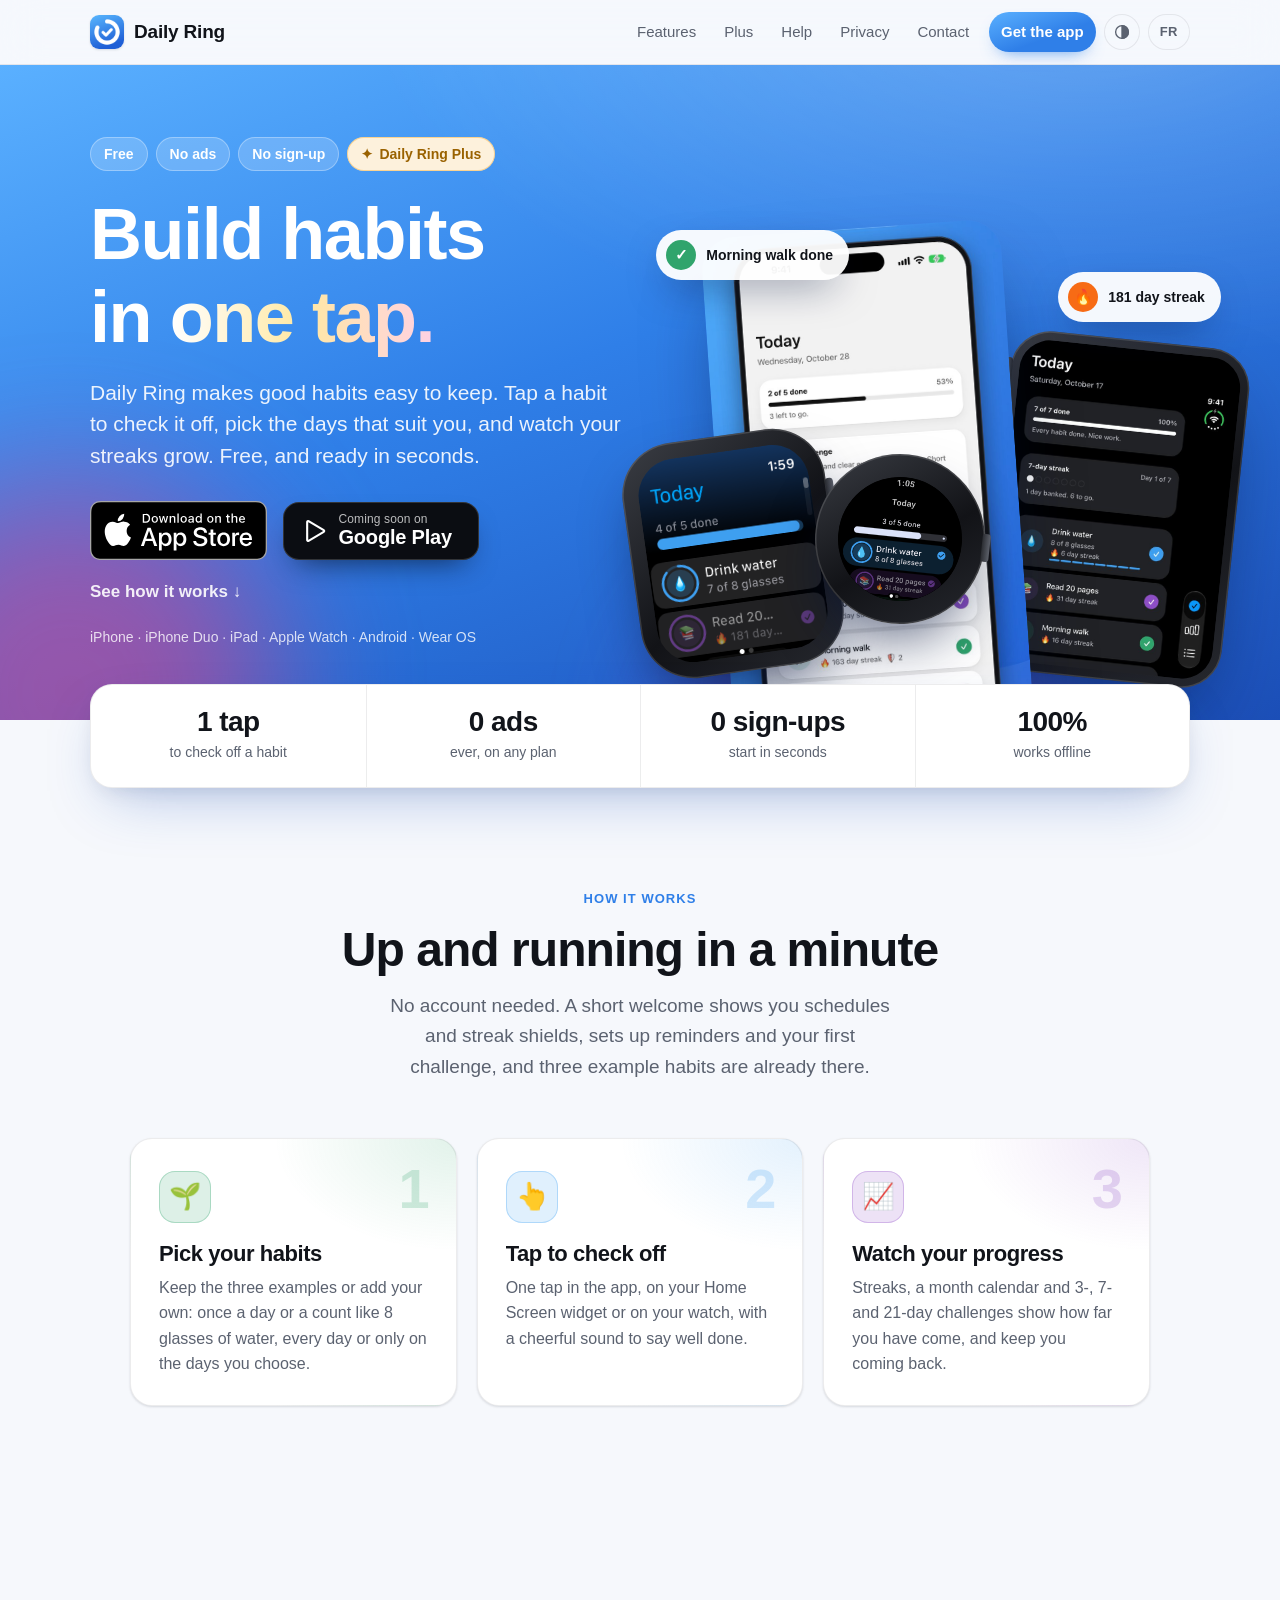
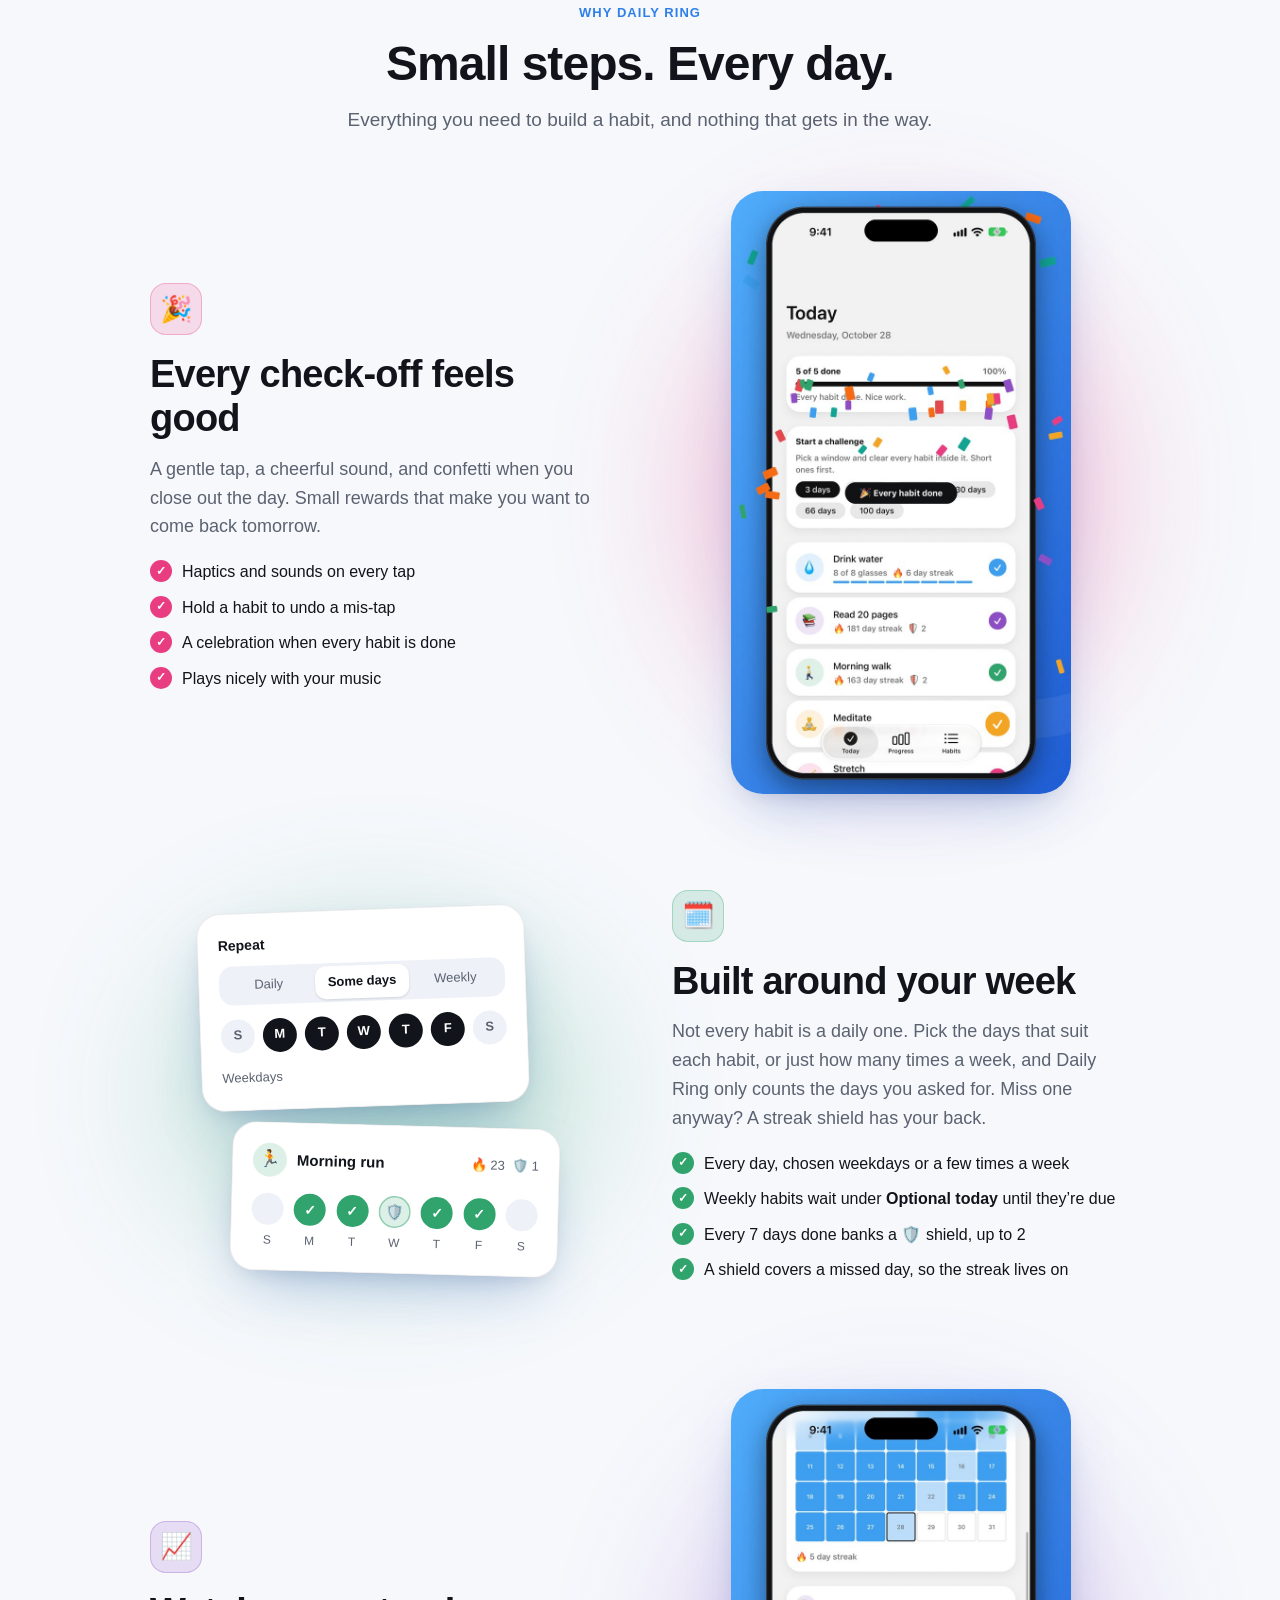
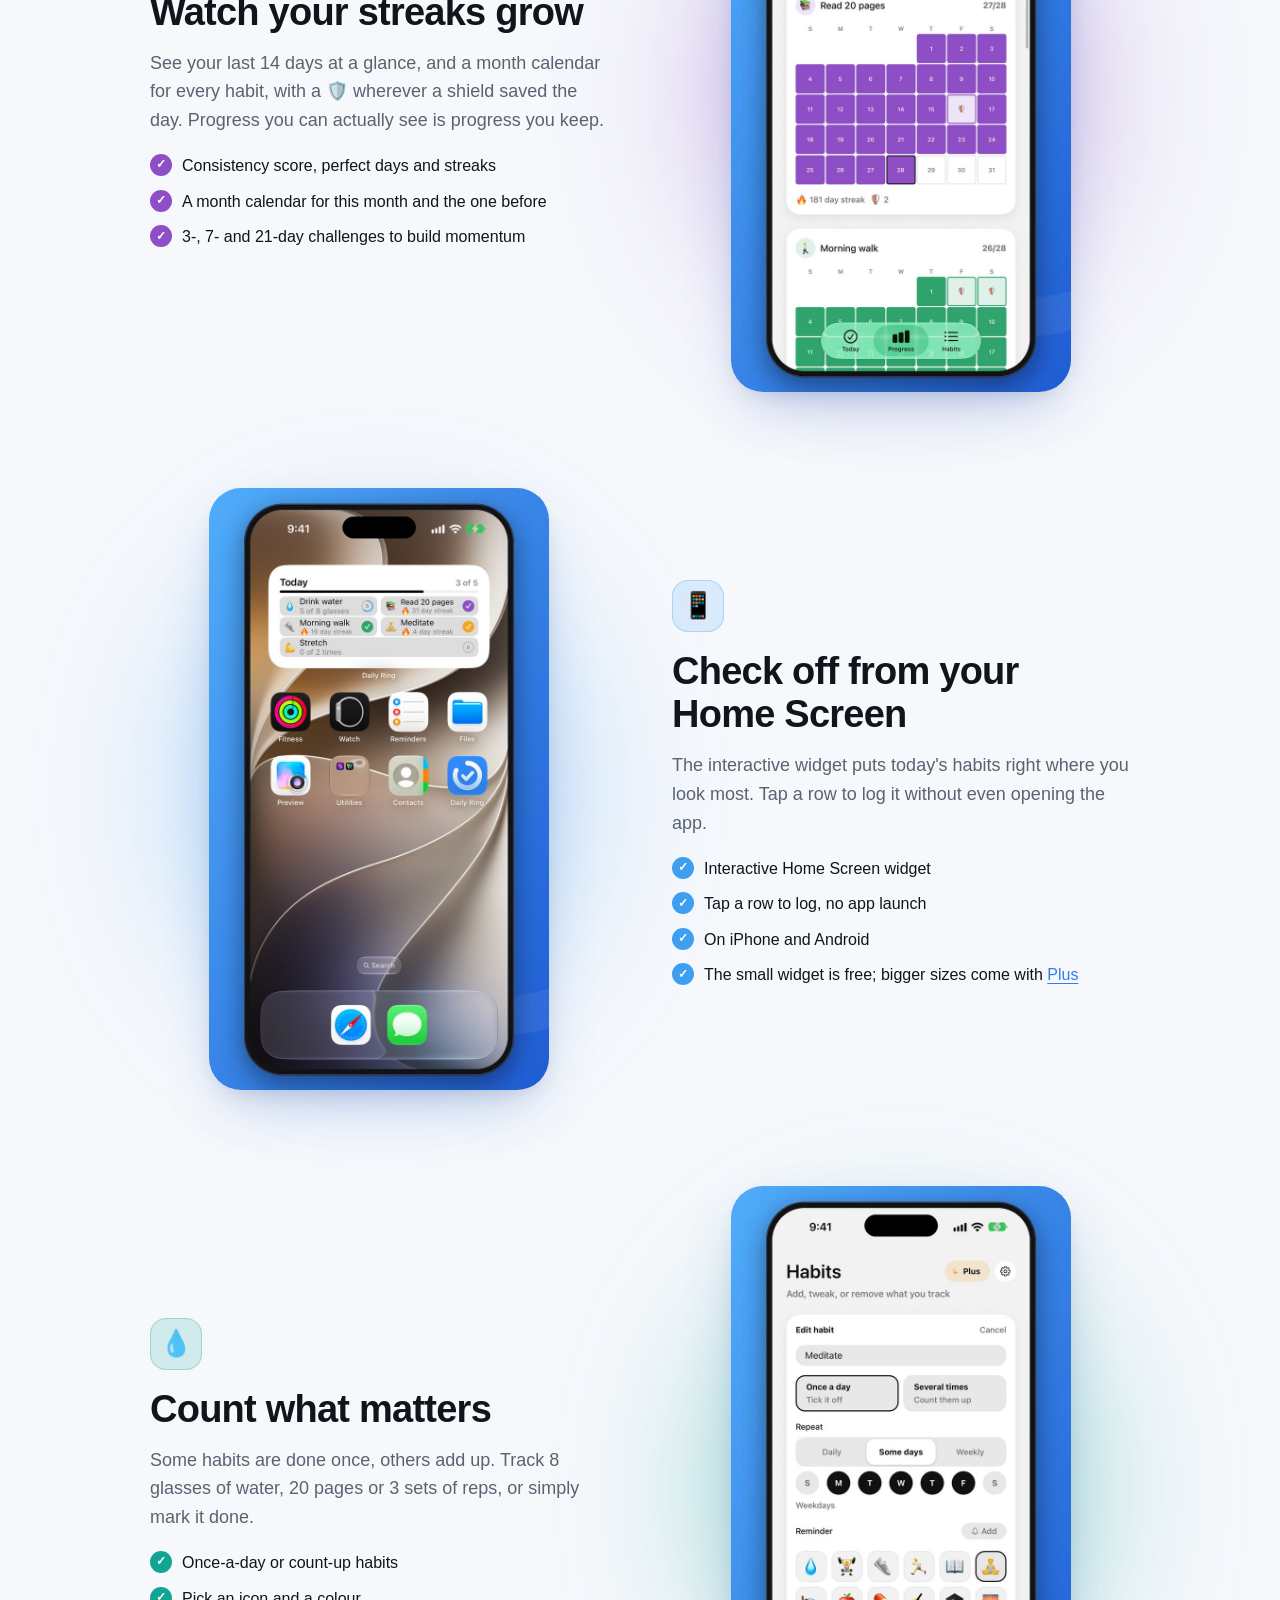
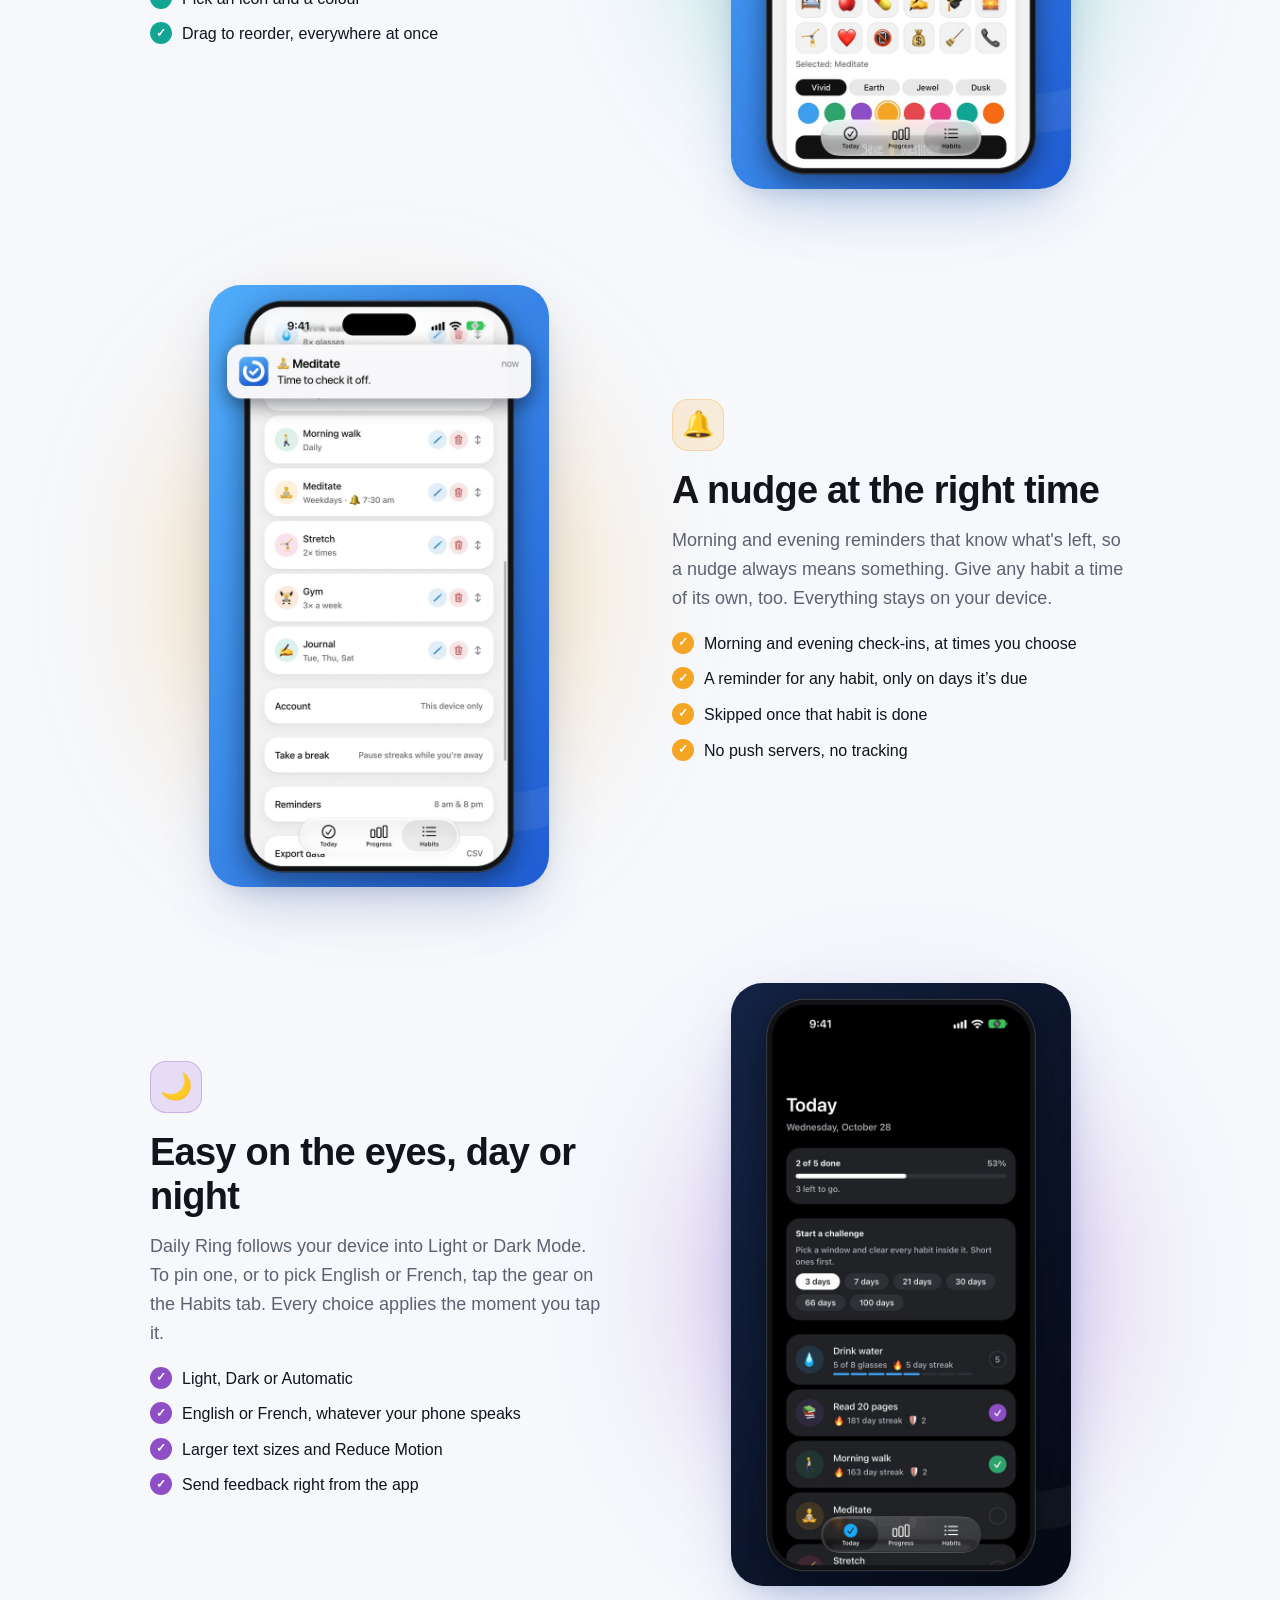
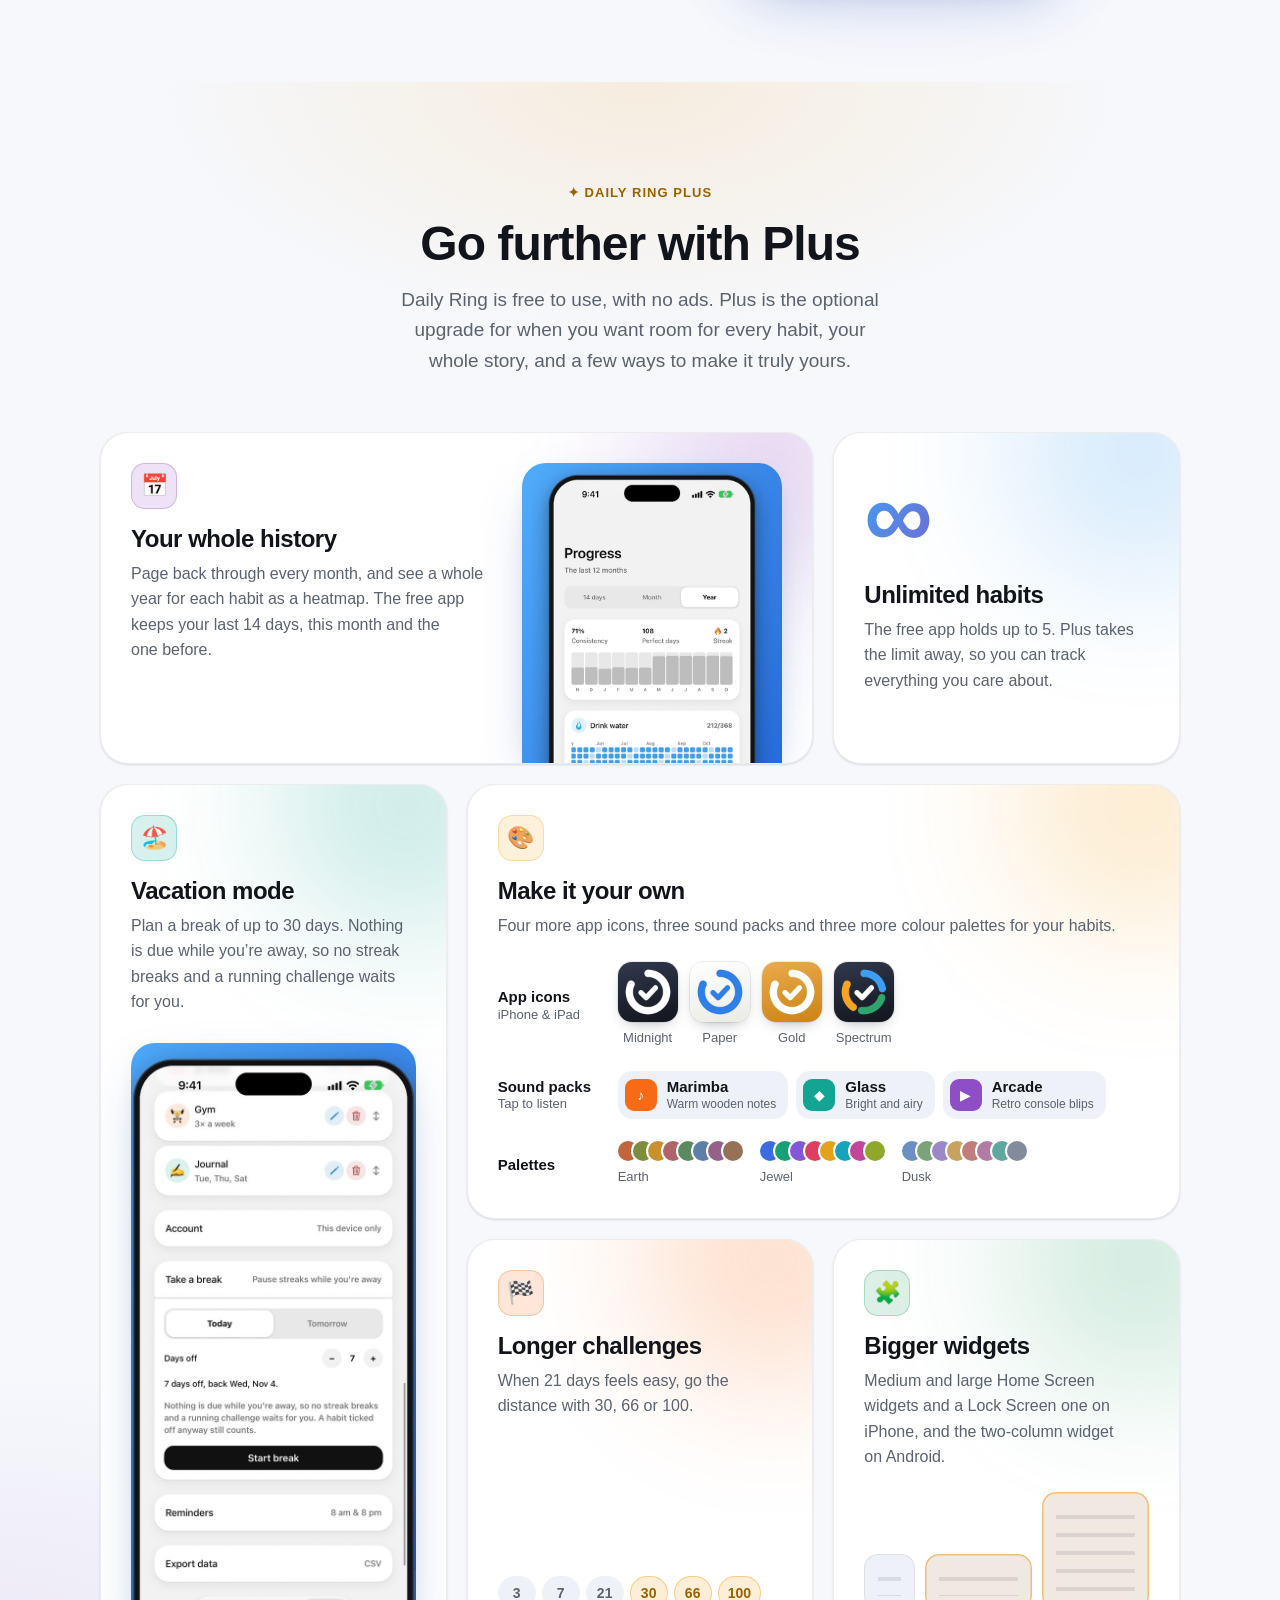
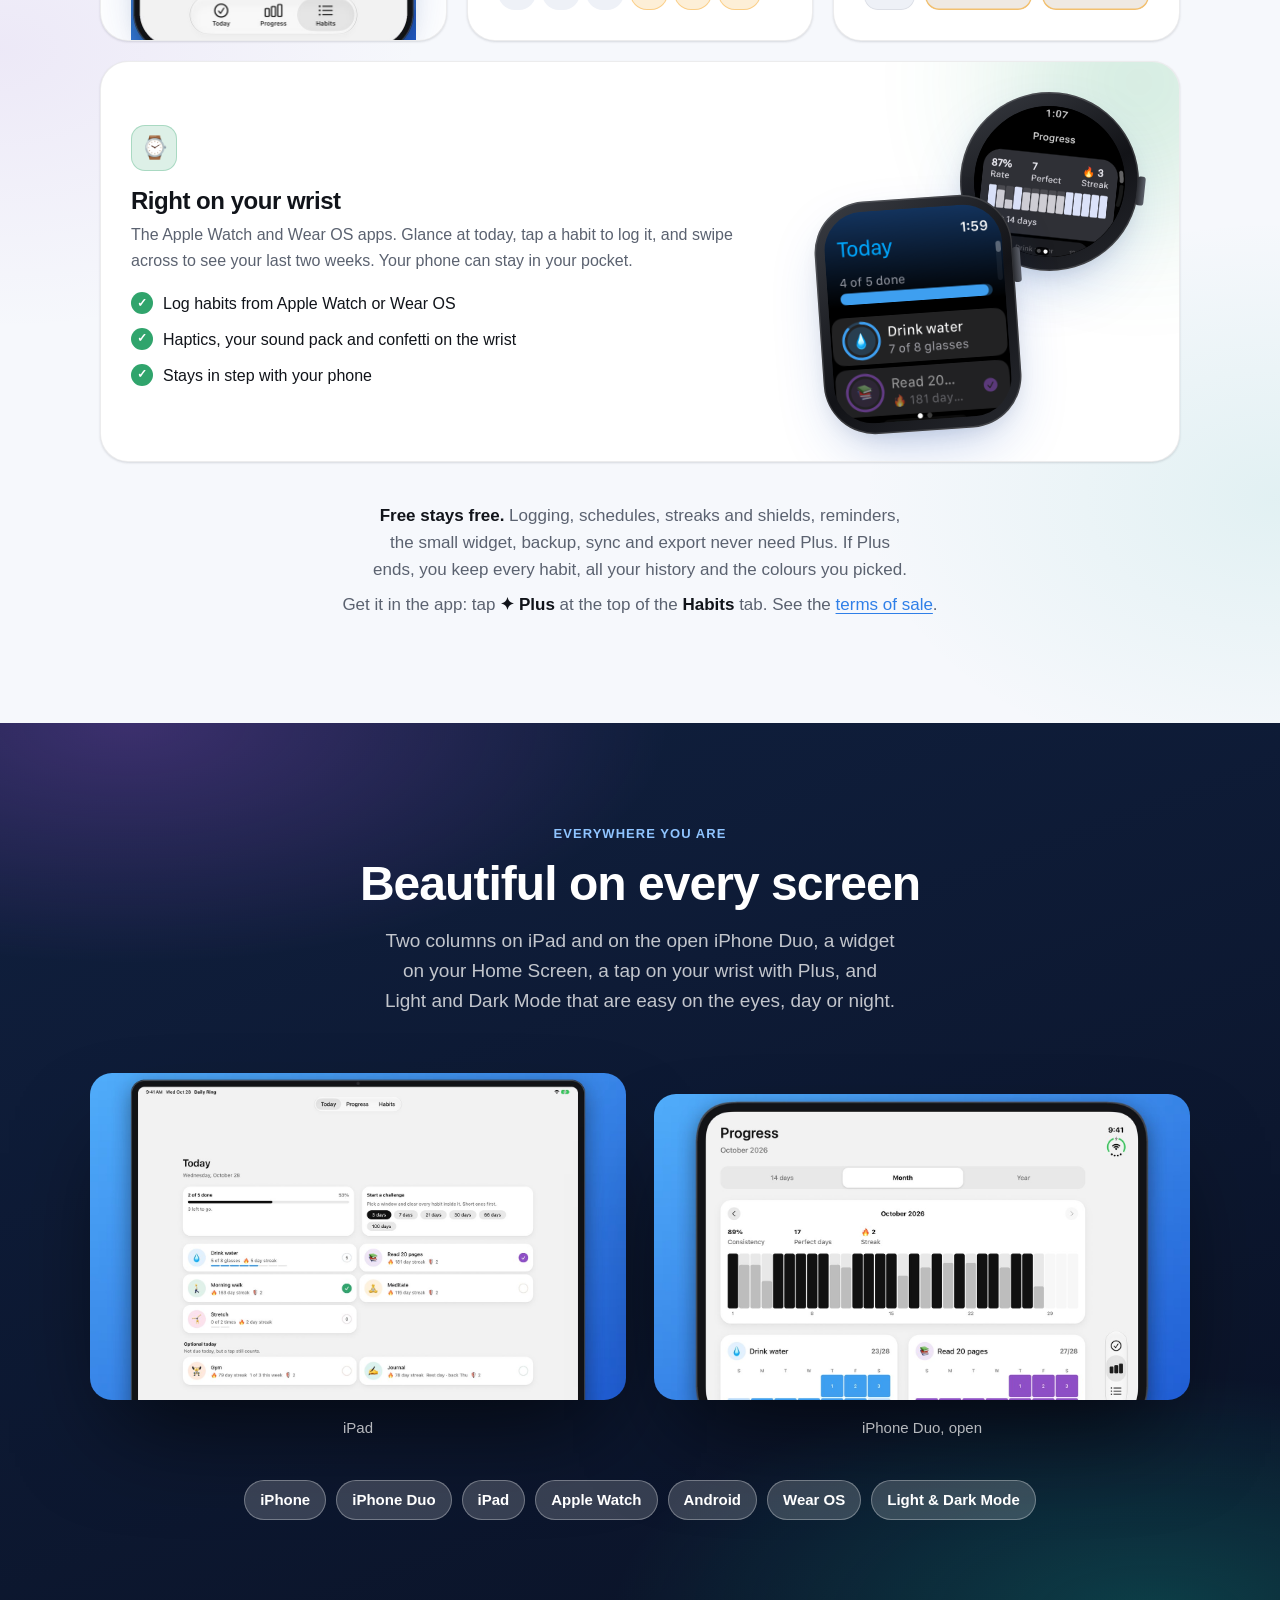
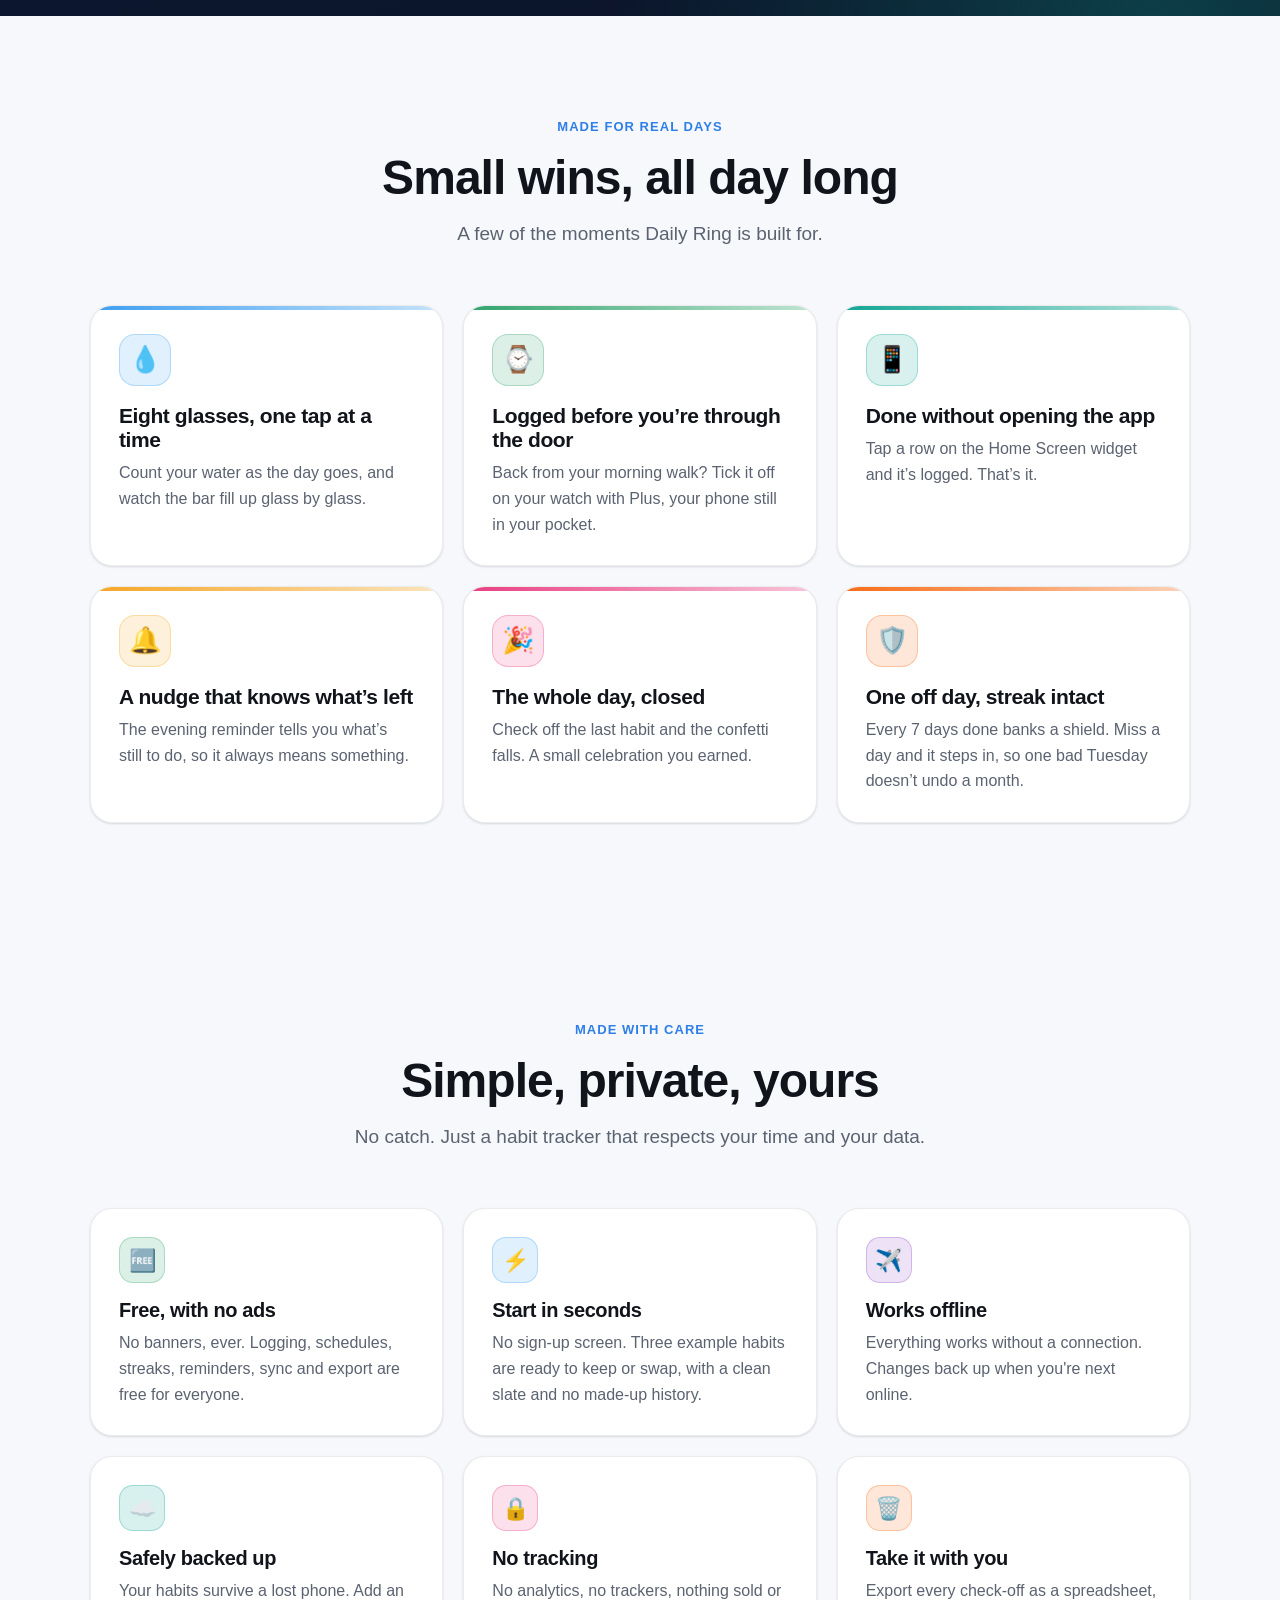
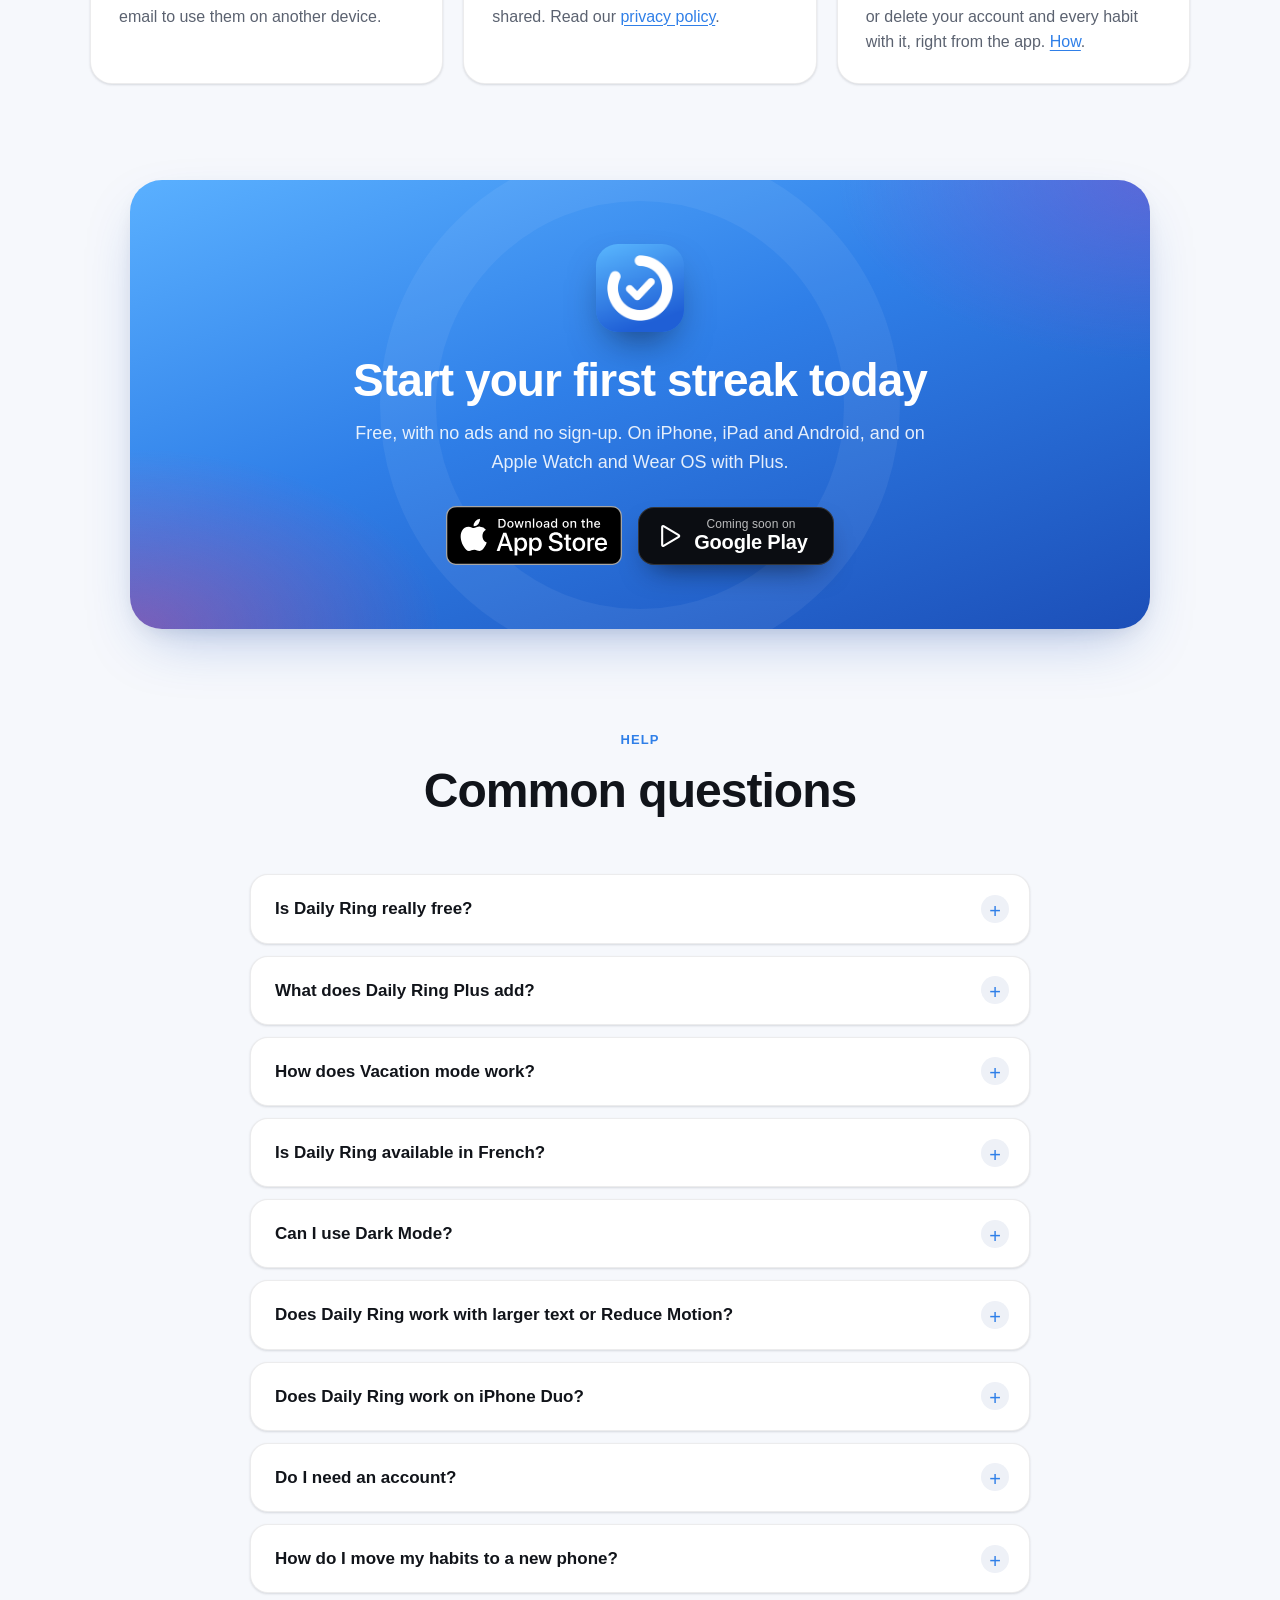
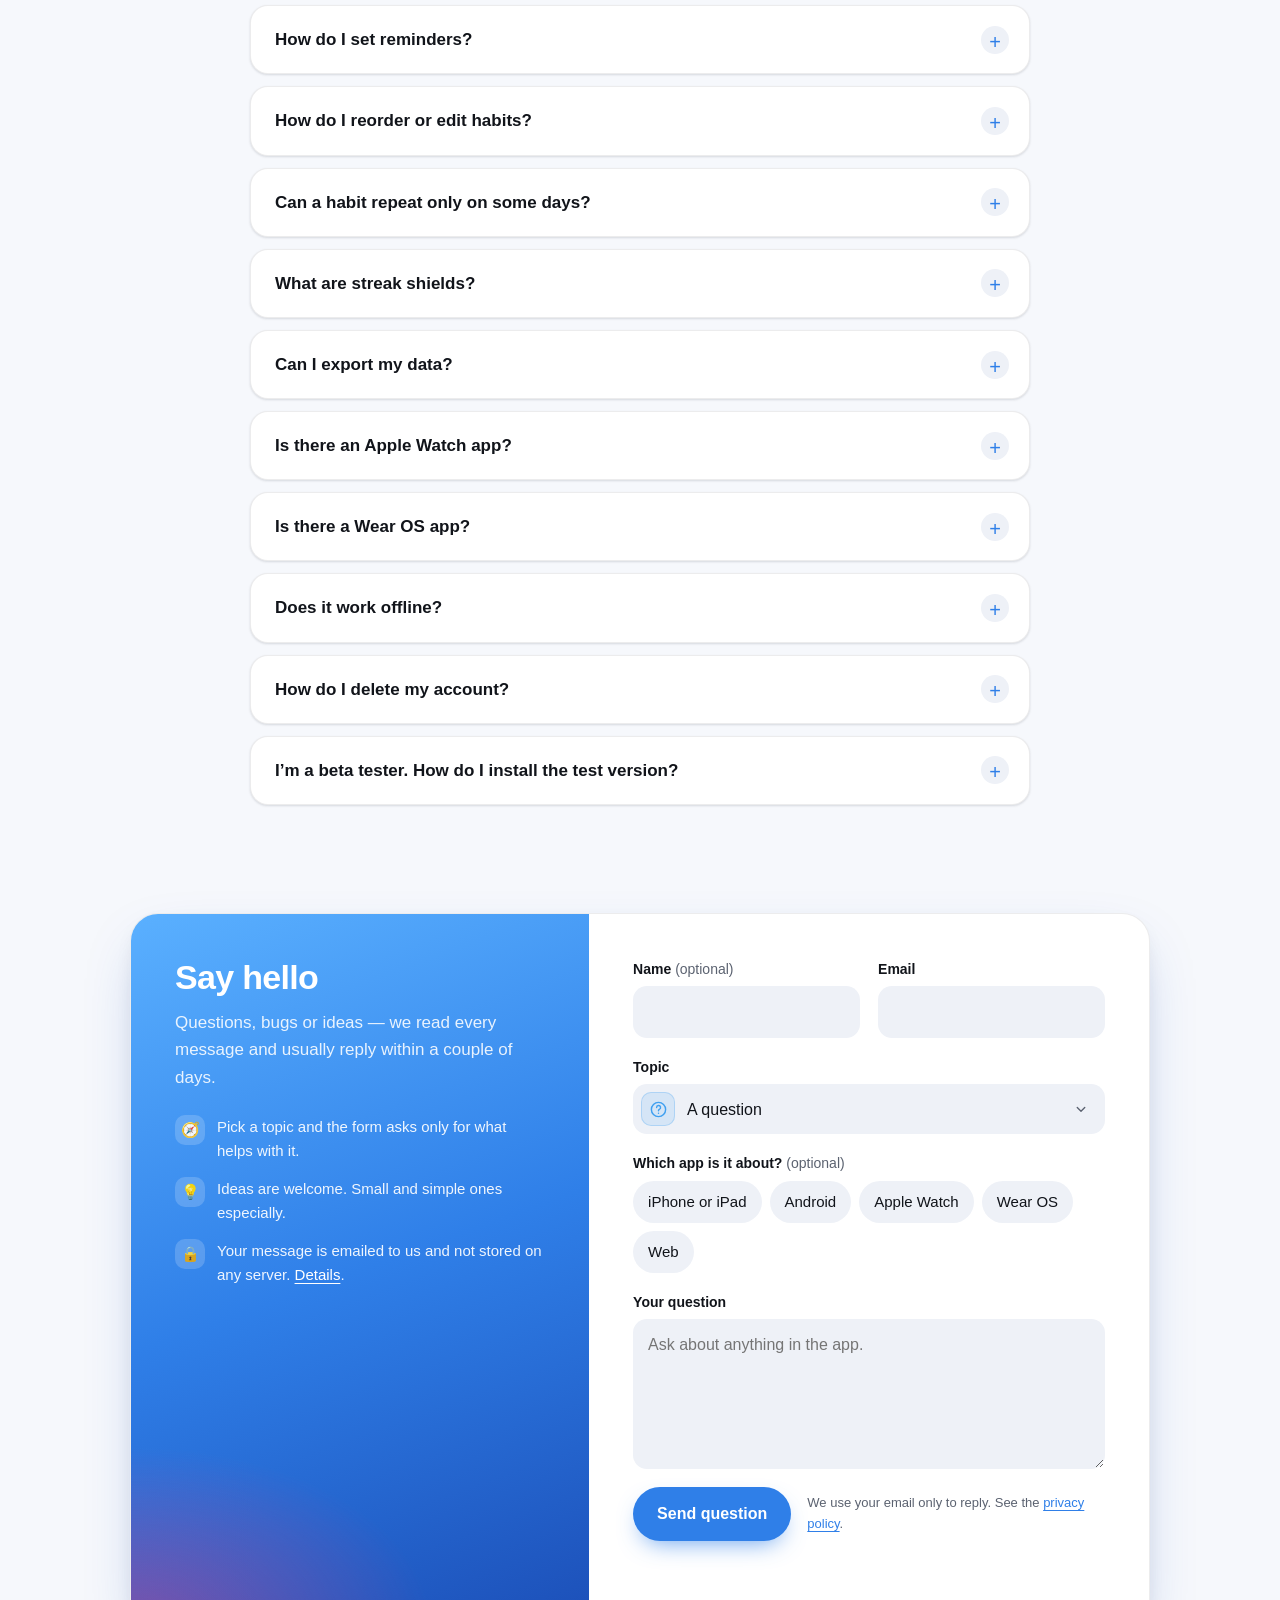
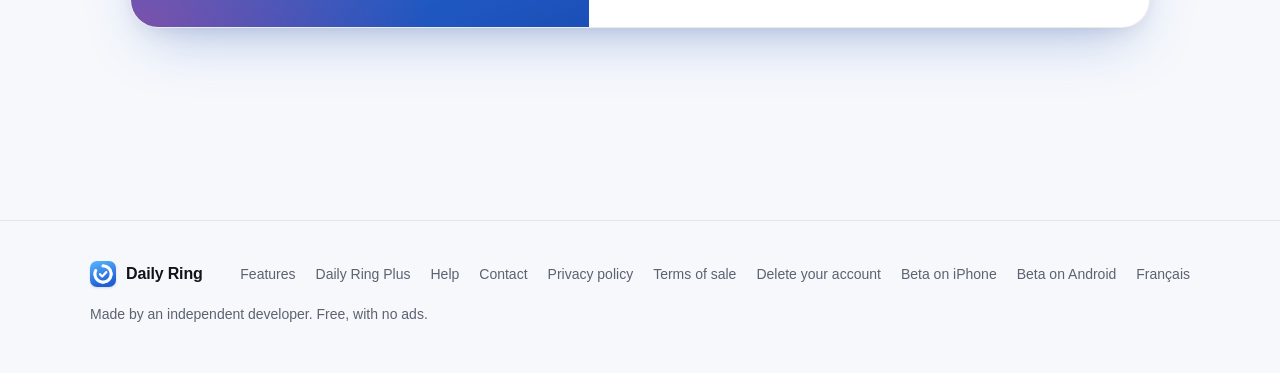
==== commit b5bec216: "feat: use Apple's official App Store badge - Official black badge, English and French, from Apple's " ====
--- a/index.html
+++ b/index.html
@@ -78,9 +78,8 @@
               that suit you, and watch your streaks grow. Free, and ready in seconds.
             </p>
             <div class="store-row" role="group" aria-label="Download Daily Ring">
-              <a class="store-badge is-soon" data-store="appStore" data-live="Download on the">
-                <svg viewBox="0 0 24 24" aria-hidden="true"><rect x="6" y="2.5" width="12" height="19" rx="3" fill="none" stroke="currentColor" stroke-width="1.8" /><path d="M10.5 18.5h3" stroke="currentColor" stroke-width="1.8" stroke-linecap="round" /></svg>
-                <span><small>Coming soon to the</small>App Store</span>
+              <a class="store-art" href="https://apps.apple.com/app/id6823733199">
+                <img src="images/badges/app-store-en.svg" alt="Download on the App Store" />
               </a>
               <a class="store-badge is-soon" data-store="googlePlay" data-live="Get it on">
                 <svg viewBox="0 0 24 24" aria-hidden="true"><path d="M7 4.2v15.6a.8.8 0 0 0 1.2.7l13-7.8a.8.8 0 0 0 0-1.4l-13-7.8A.8.8 0 0 0 7 4.2Z" fill="none" stroke="currentColor" stroke-width="1.8" stroke-linejoin="round" /></svg>
@@ -698,9 +697,8 @@
             <h2>Start your first streak today</h2>
             <p>Free, with no ads and no sign-up. On iPhone, iPad and Android, and on Apple Watch and Wear OS with Plus.</p>
             <div class="store-row" role="group" aria-label="Download Daily Ring">
-              <a class="store-badge is-soon" data-store="appStore" data-live="Download on the">
-                <svg viewBox="0 0 24 24" aria-hidden="true"><rect x="6" y="2.5" width="12" height="19" rx="3" fill="none" stroke="currentColor" stroke-width="1.8" /><path d="M10.5 18.5h3" stroke="currentColor" stroke-width="1.8" stroke-linecap="round" /></svg>
-                <span><small>Coming soon to the</small>App Store</span>
+              <a class="store-art" href="https://apps.apple.com/app/id6823733199">
+                <img src="images/badges/app-store-en.svg" alt="Download on the App Store" />
               </a>
               <a class="store-badge is-soon" data-store="googlePlay" data-live="Get it on">
                 <svg viewBox="0 0 24 24" aria-hidden="true"><path d="M7 4.2v15.6a.8.8 0 0 0 1.2.7l13-7.8a.8.8 0 0 0 0-1.4l-13-7.8A.8.8 0 0 0 7 4.2Z" fill="none" stroke="currentColor" stroke-width="1.8" stroke-linejoin="round" /></svg>
--- a/styles.css
+++ b/styles.css
@@ -480,15 +480,31 @@
   margin-bottom: 12px;
 }
 
-/* Store badges. Each is an <a> with no href until site.js has a store URL for
-   it, so a "coming soon" badge is plain text: not focusable, not a dead link.
-   Neutral glyphs rather than the stores' logos, which only their official
-   badge artwork may carry; swap that artwork in once the listings are live. */
+/* Store badges.
+   - A live store gets its official artwork, unmodified (`.store-art`), at the
+     height of the "coming soon" badges beside it.
+   - A store not live yet is an <a> with no href until site.js has a URL for
+     it, so it is plain text: not focusable, not a dead link. It uses a neutral
+     glyph, since only the official artwork may carry the store's logo.
+   - Apple asks for clear space of a quarter of the badge's height around it,
+     hence the 16px gap. */
 
 .store-row {
   display: flex;
   flex-wrap: wrap;
-  gap: 12px;
+  align-items: center;
+  gap: 16px;
+}
+
+.store-art {
+  display: inline-flex;
+  border-radius: 10px;
+}
+
+.store-art img {
+  display: block;
+  height: 59px;
+  width: auto;
 }
 
 .store-badge {
@@ -3843,3 +3859,100 @@
   height: 40px;
   border-radius: 10px;
 }
+
+/* Beta guide on Android: "Add your Wear OS watch". A three-picture strip whose
+   watch frames are round cases, dark as the watch always is. */
+
+.strip-3 {
+  grid-template-columns: repeat(3, 1fr);
+  max-width: 760px;
+  margin-inline: auto;
+}
+
+.screen-wear {
+  max-width: 180px;
+  aspect-ratio: 1;
+  /* centred on a phone frame's height, so the captions line up */
+  margin-block: calc((min(220px, 100%) * 930 / 720 - min(180px, 100%)) / 2);
+  min-height: 0;
+  padding: 7px;
+  border-radius: 50%;
+  background: linear-gradient(145deg, #3a3d44, #121317 55%, #26282e);
+  /* the drawn watch's contents scale with it */
+  container-type: inline-size;
+}
+
+.screen-wear img {
+  display: block;
+  border-radius: 50%;
+  background: #000;
+}
+
+.wear-ui {
+  height: 100%;
+  border-radius: 50%;
+  background: #000;
+  color: #f1f3f5;
+  display: grid;
+  place-content: center;
+  justify-items: center;
+  gap: 4cqw;
+  overflow: hidden;
+  font-size: 7cqw;
+}
+
+.wear-ui .wear-app {
+  display: flex;
+  align-items: center;
+  gap: 4cqw;
+  padding: 3cqw 8cqw 3cqw 3cqw;
+  border-radius: 999px;
+  background: #1d2129;
+  font-weight: 700;
+  white-space: nowrap;
+}
+
+.wear-ui .wear-app img {
+  width: 15cqw;
+  height: 15cqw;
+  border-radius: 50%;
+}
+
+.wear-ui .wear-app.dim {
+  opacity: 0.4;
+}
+
+.mock-device {
+  display: flex;
+  align-items: center;
+  gap: 8px;
+}
+
+.mock-device > span:first-child {
+  font-size: 18px;
+}
+
+@media (max-width: 900px) {
+  .strip-3 {
+    grid-template-columns: repeat(3, 1fr);
+  }
+  .strip-3 > li:nth-child(2)::after {
+    display: block;
+  }
+}
+
+@media (max-width: 640px) {
+  /* the phone on its own row, the two watches side by side under it */
+  .strip-3 {
+    grid-template-columns: repeat(2, minmax(0, 1fr));
+  }
+  .strip-3 > li:nth-child(2)::after {
+    display: none;
+  }
+  .strip-3 > li:first-child {
+    grid-column: 1 / -1;
+  }
+  .strip-3 .screen-wear {
+    margin-block: 0;
+  }
+}
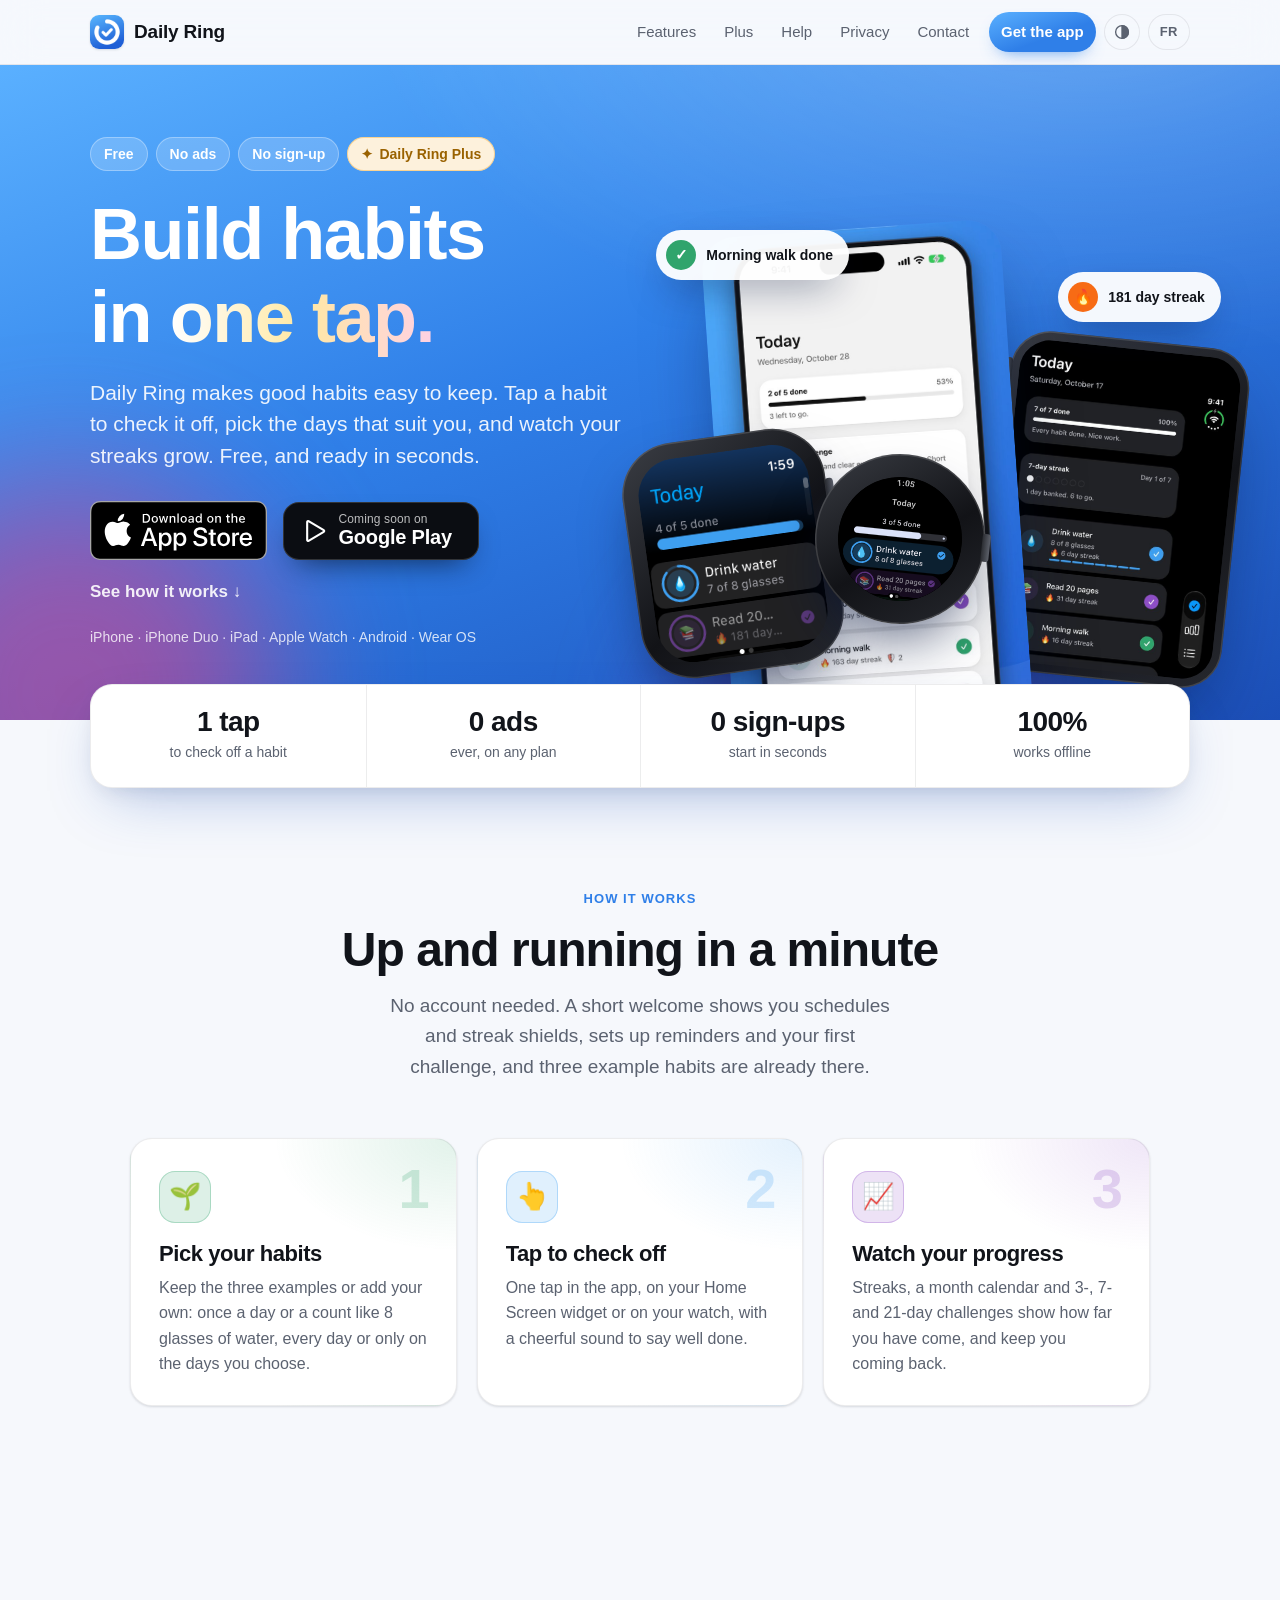
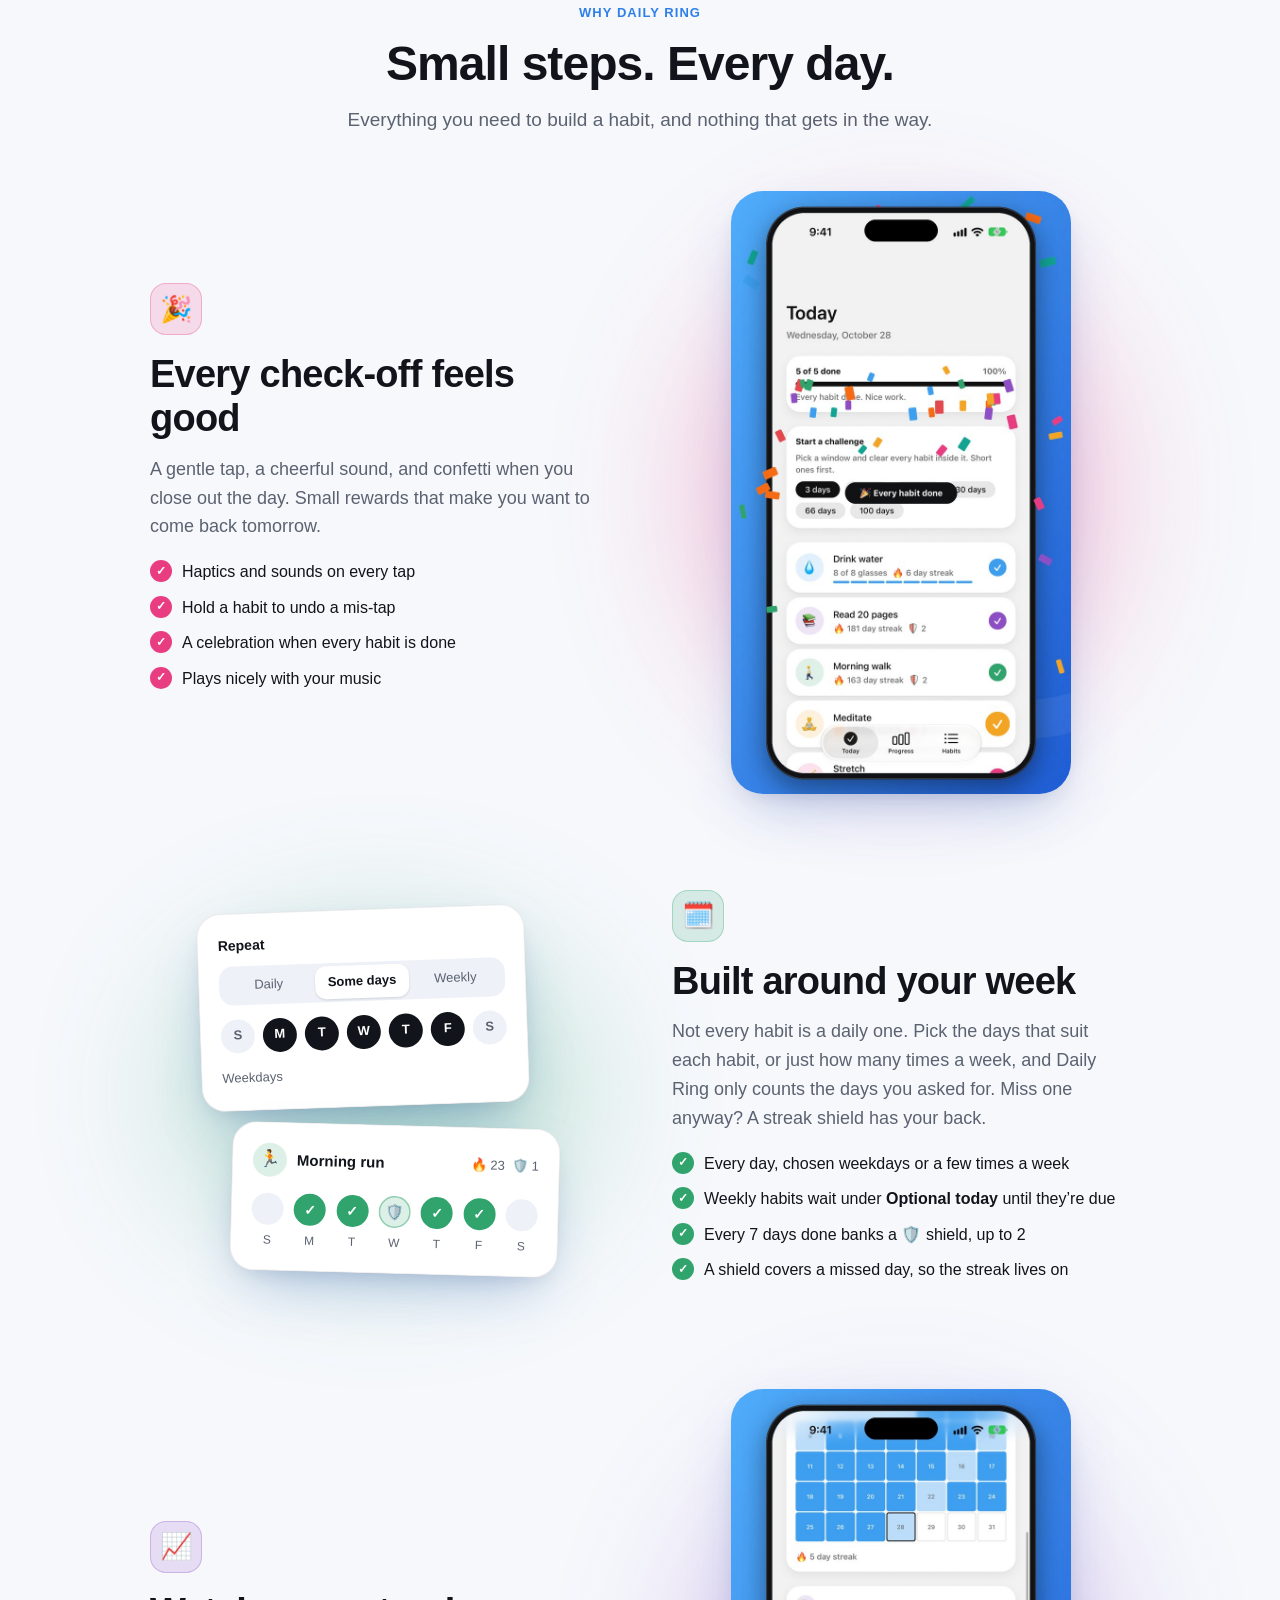
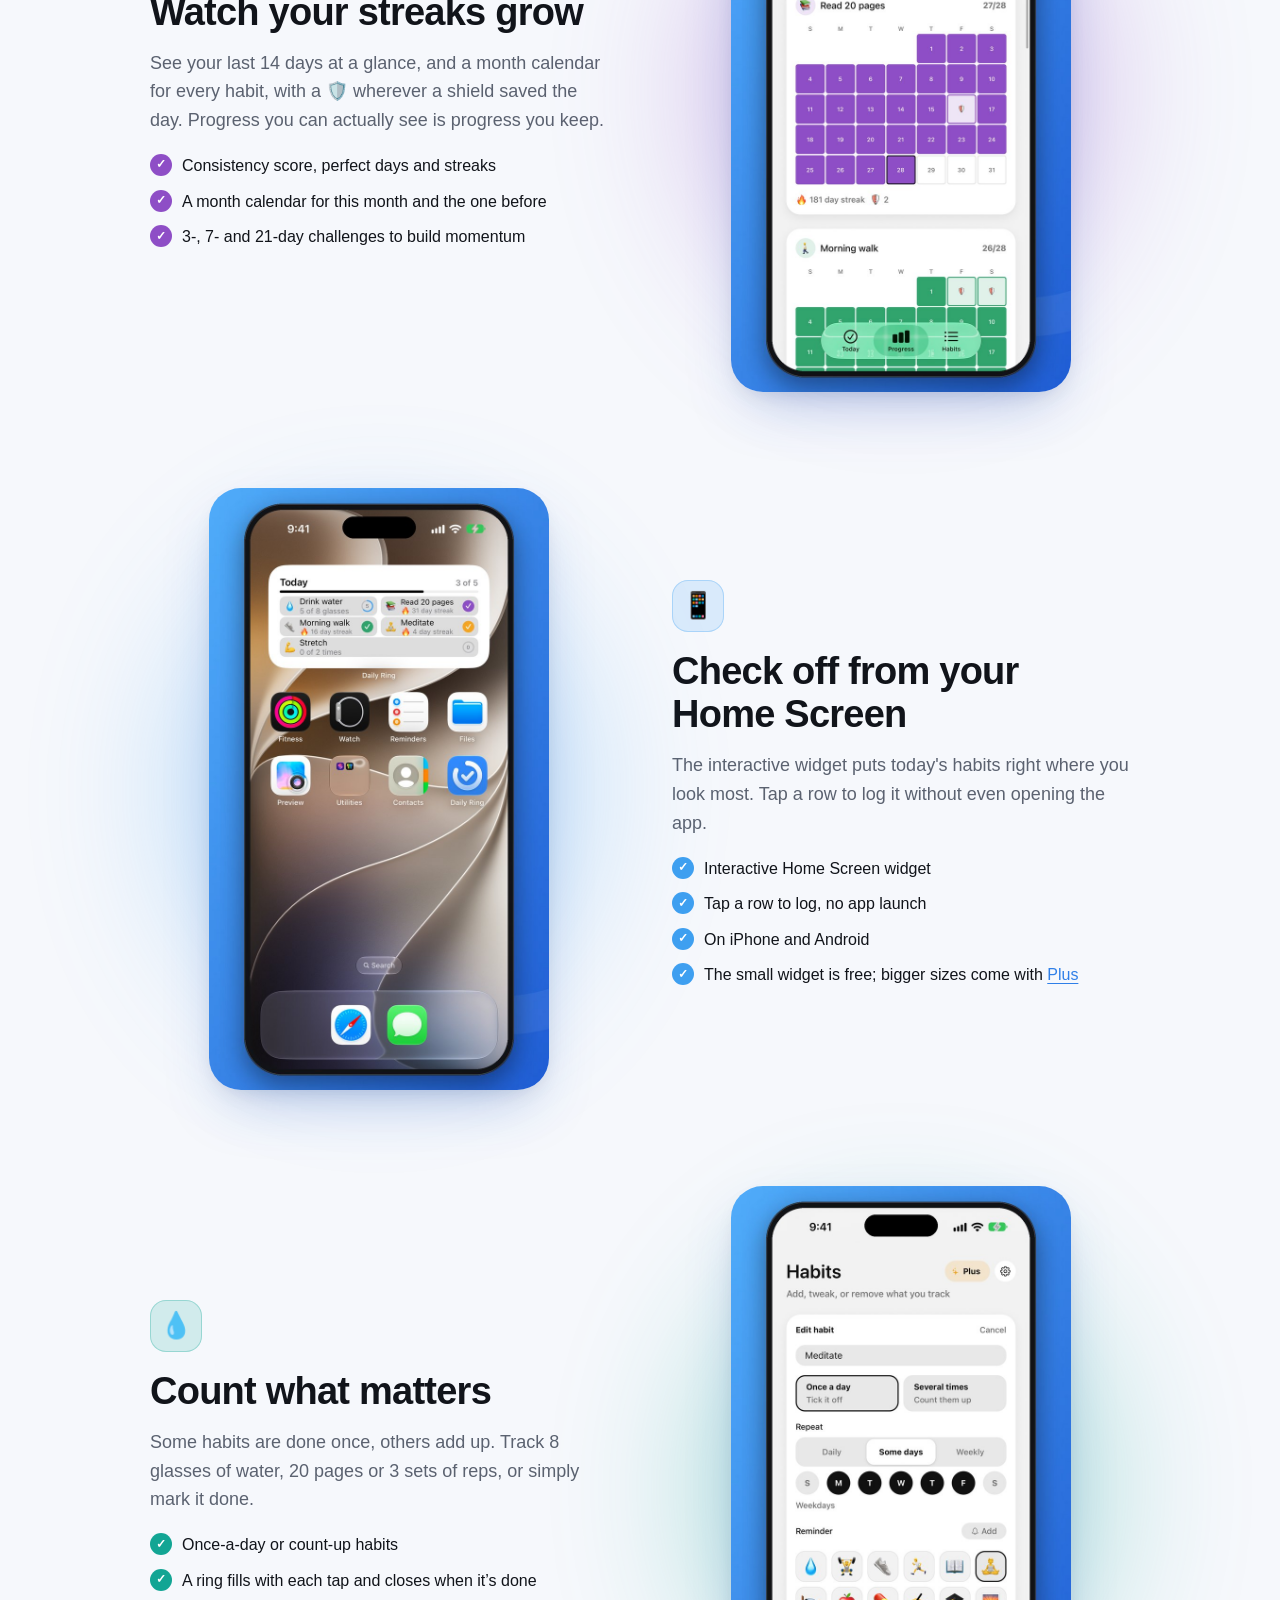
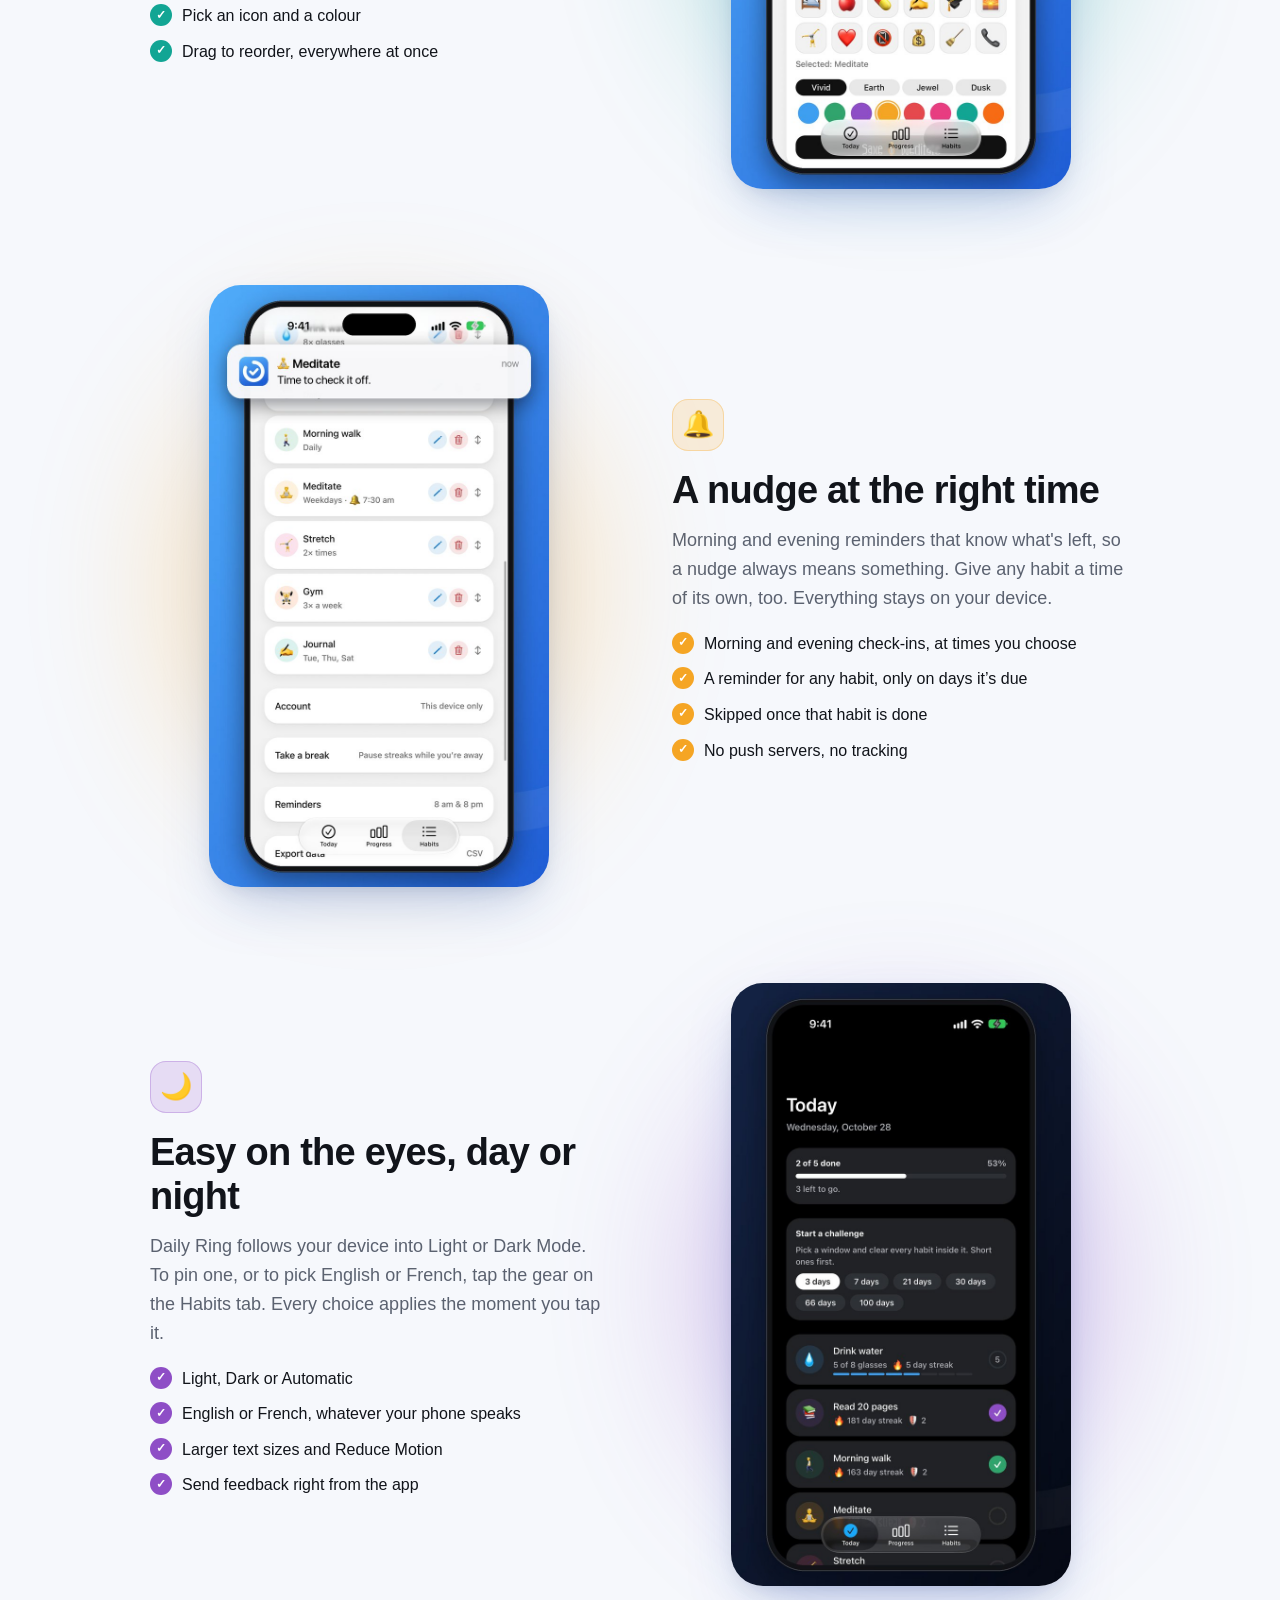
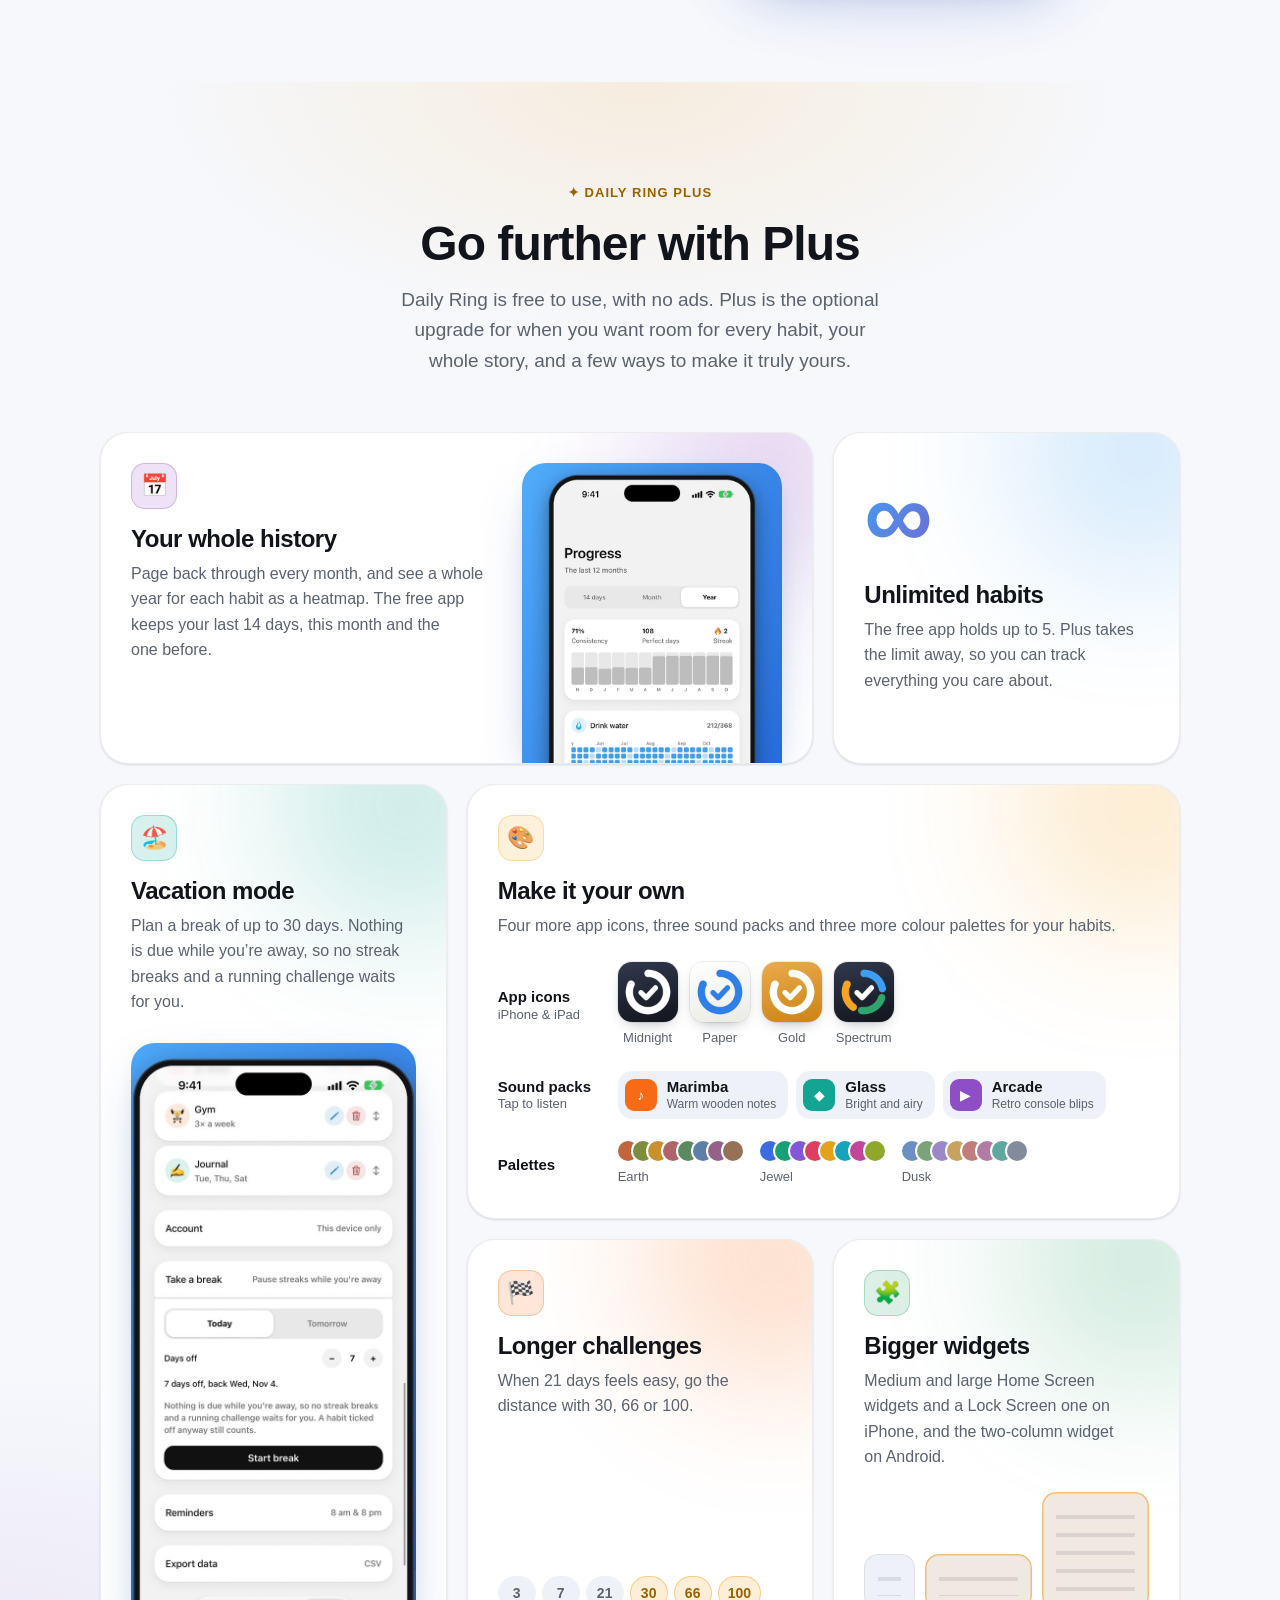
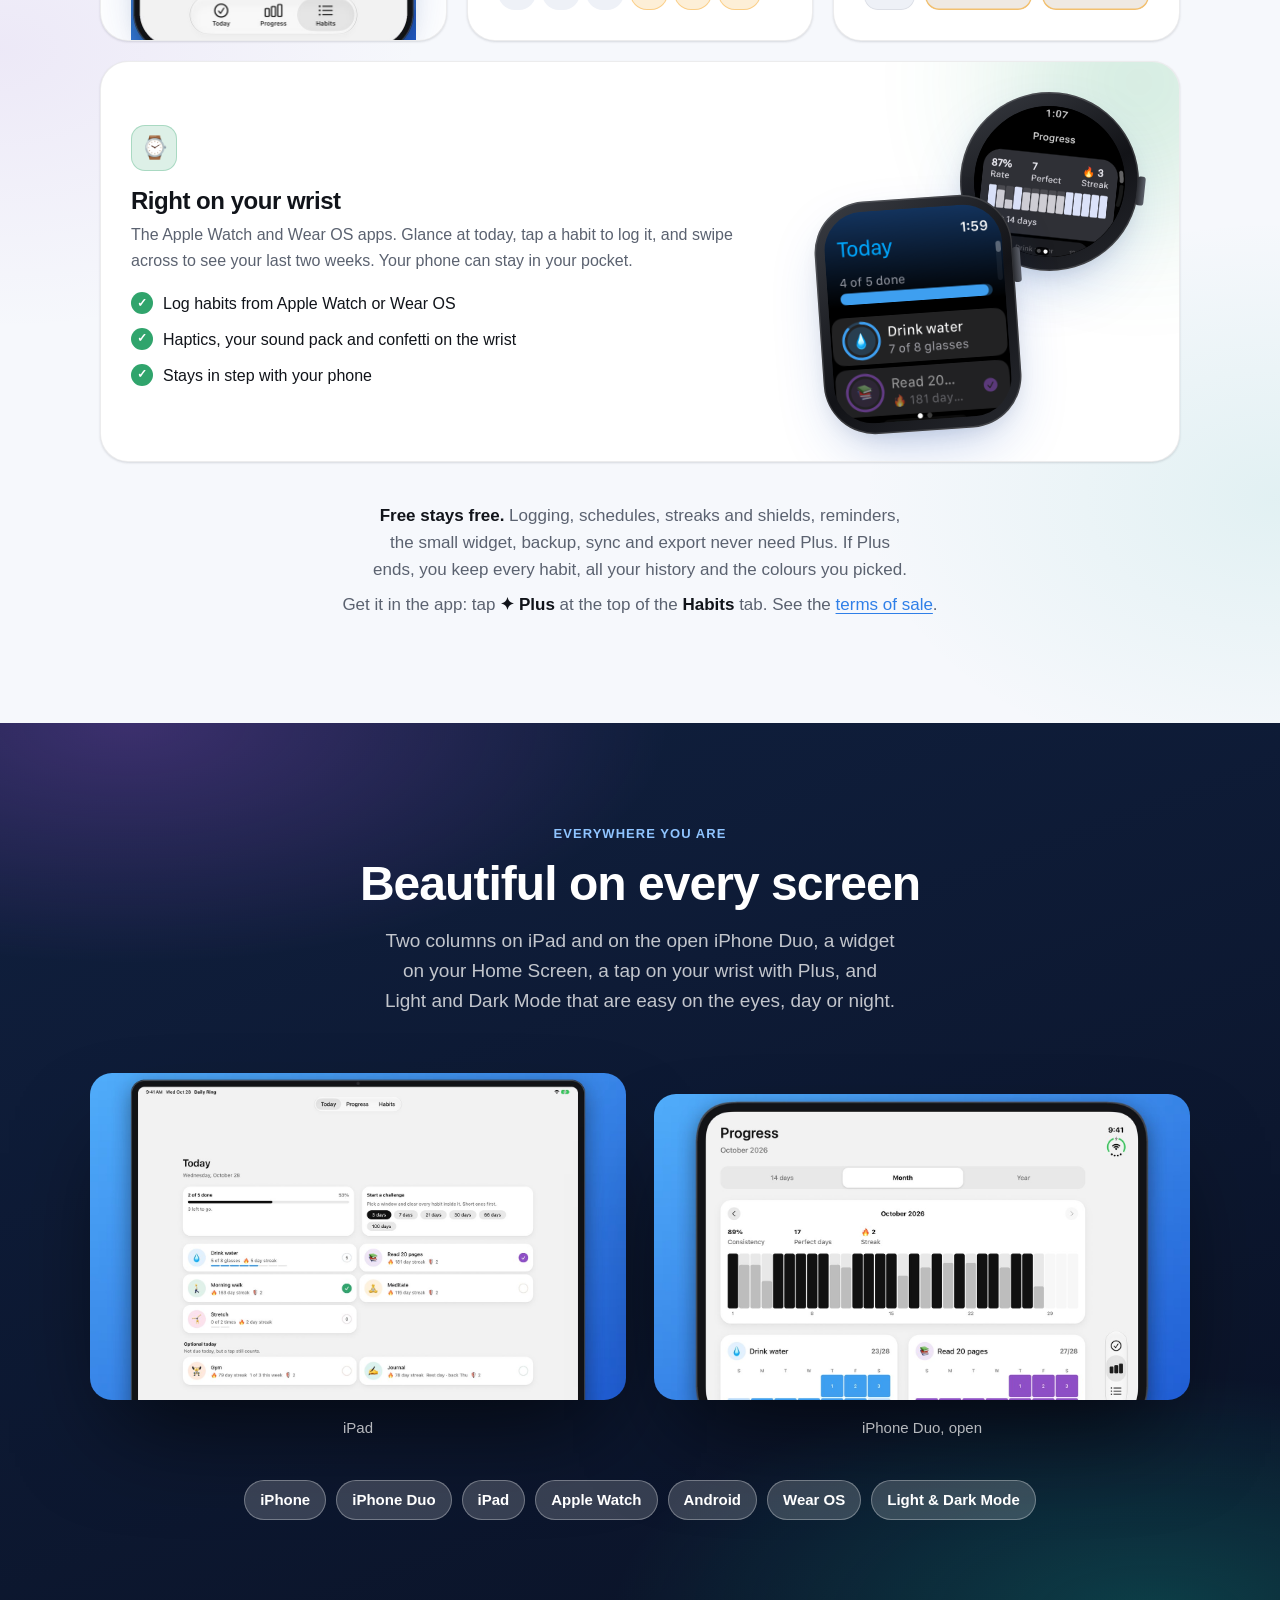
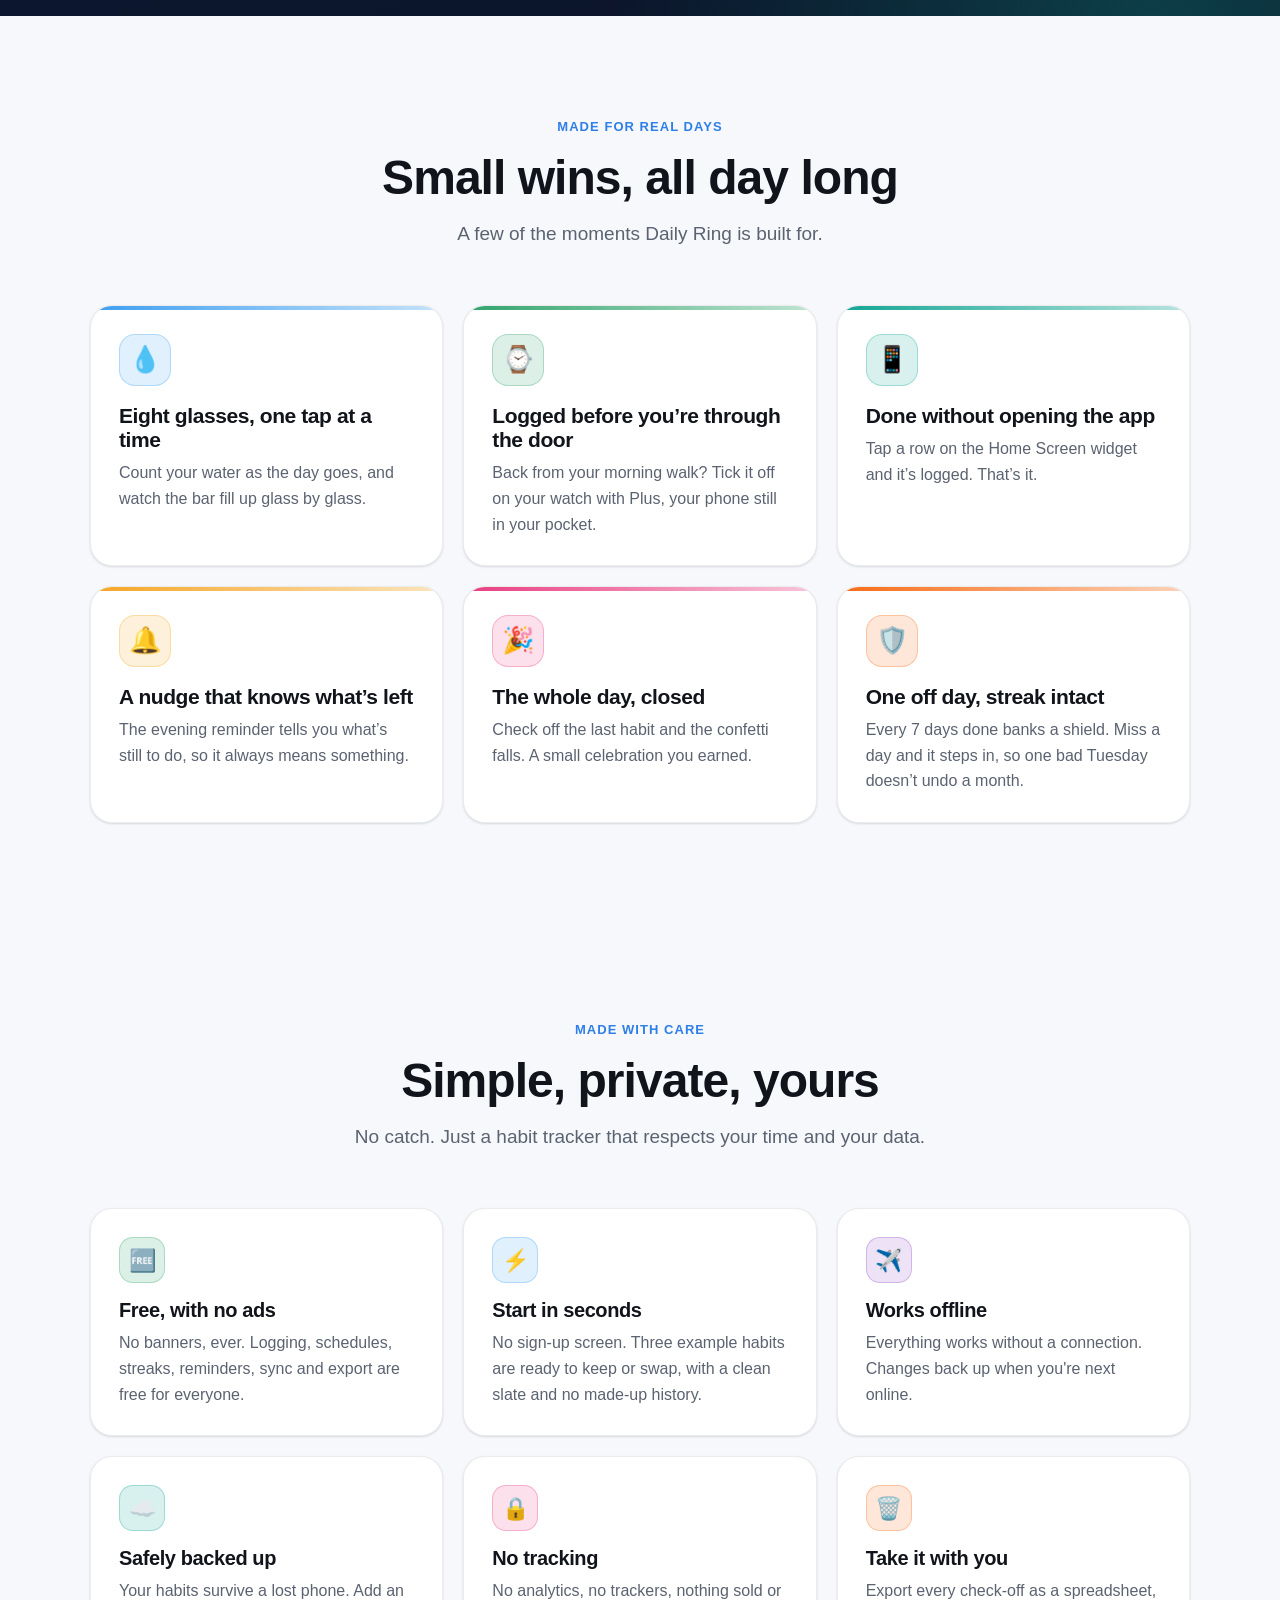
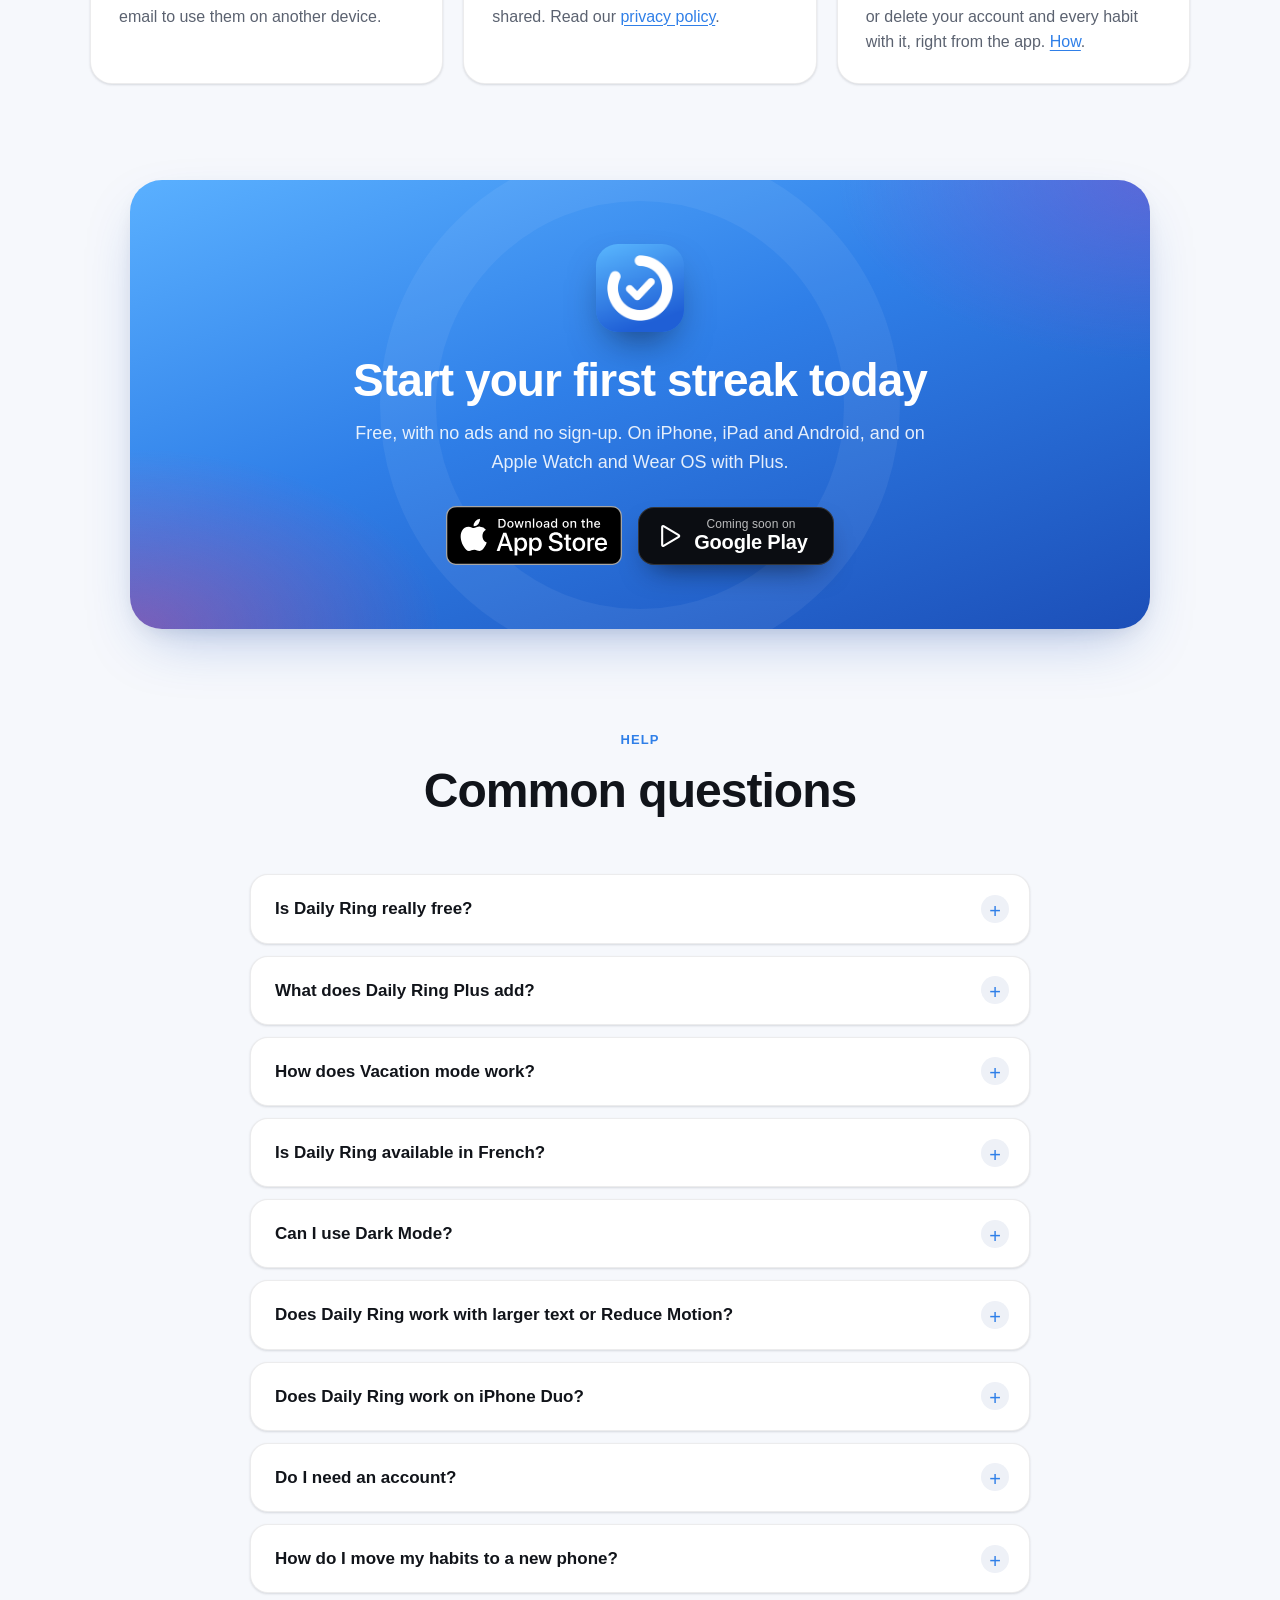
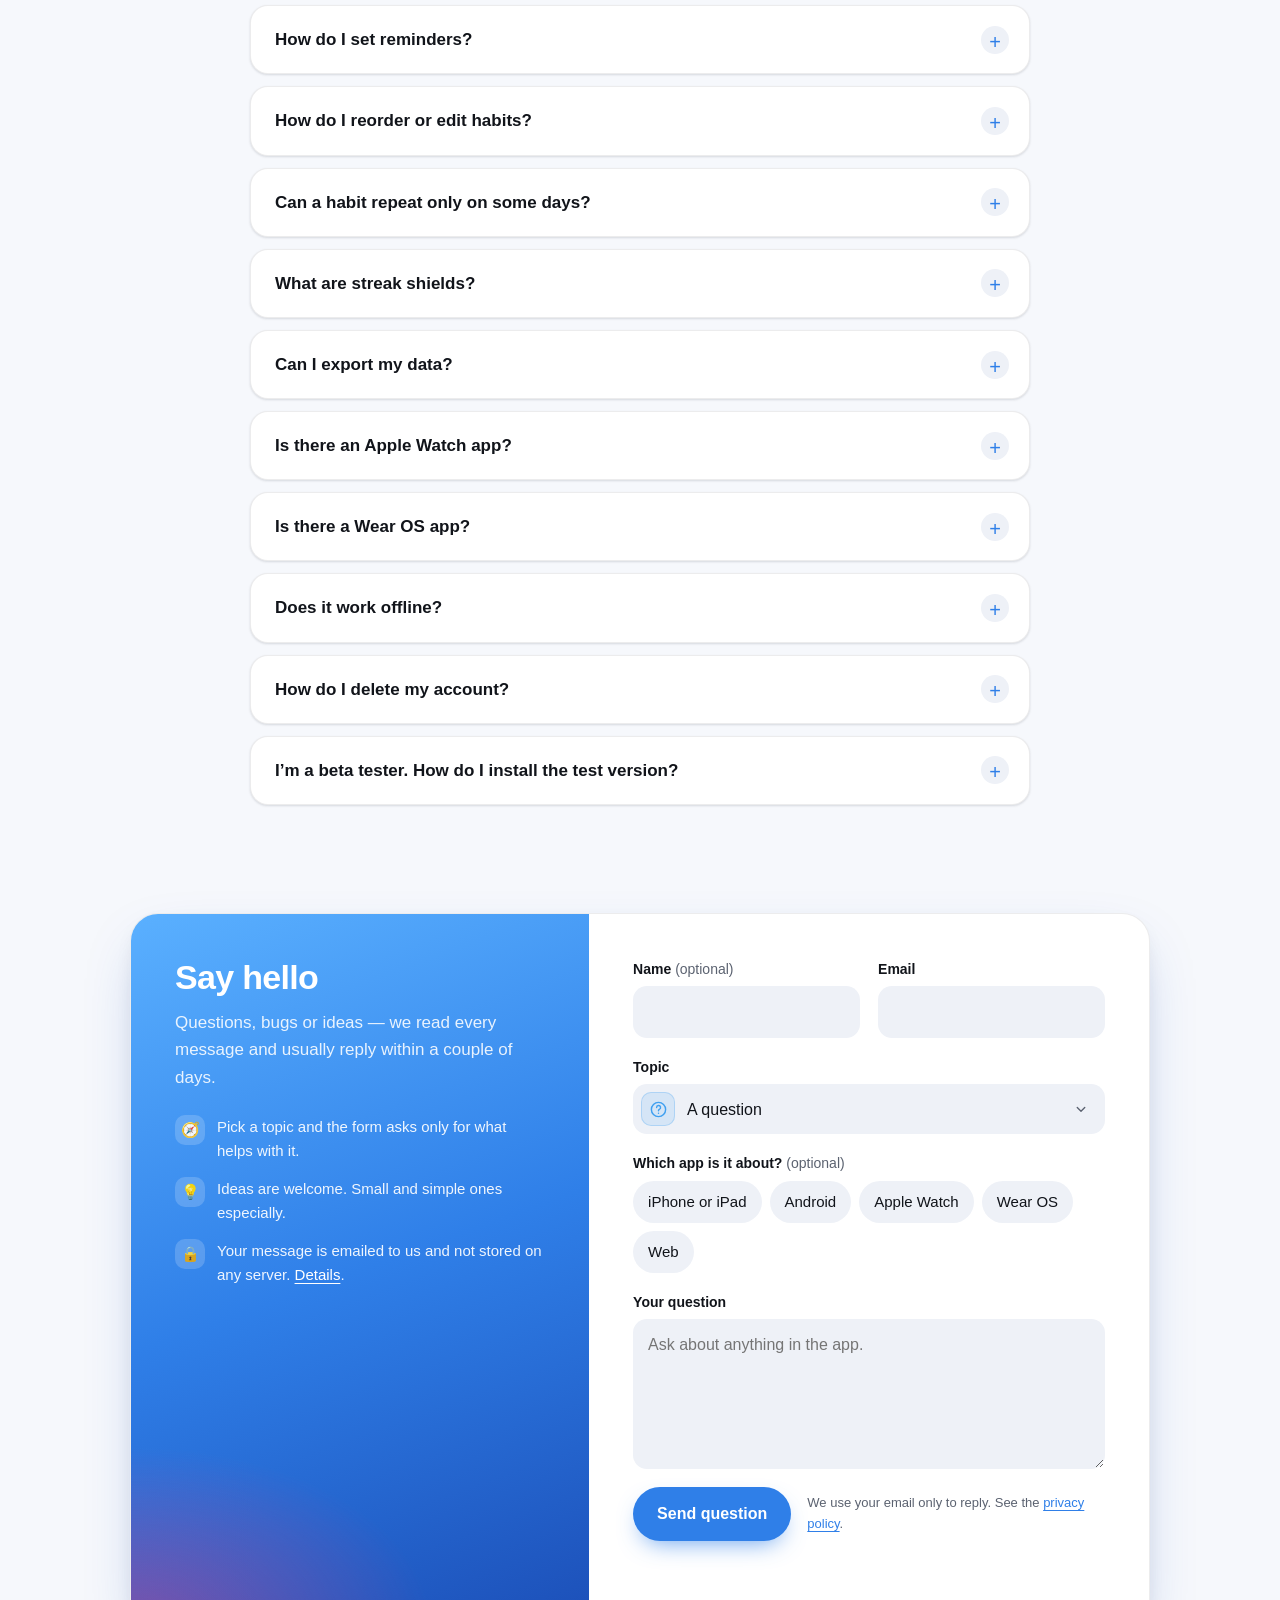
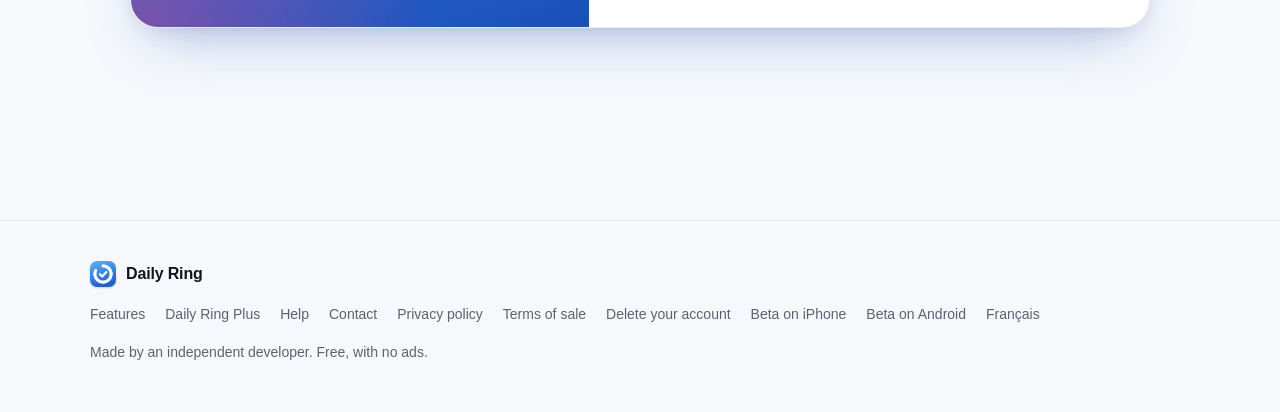
==== commit c78eb2d7: "feat: mention the Today progress rings - Add a "ring fills with each tap" line to Count what matters" ====
--- a/index.html
+++ b/index.html
@@ -309,6 +309,7 @@
               </p>
               <ul class="ticks">
                 <li>Once-a-day or count-up habits</li>
+                <li>A ring fills with each tap and closes when it’s done</li>
                 <li>Pick an icon and a colour</li>
                 <li>Drag to reorder, everywhere at once</li>
               </ul>
--- a/styles.css
+++ b/styles.css
@@ -2982,11 +2982,13 @@
   border-radius: 7px;
 }
 
+/* Its own line, left-aligned with the brand and the copy: ten links no longer
+   fit beside the brand, and pushed right they wrapped out of line. */
 footer.site nav {
   display: flex;
+  flex-basis: 100%;
   flex-wrap: wrap;
-  gap: 20px;
-  margin-left: auto;
+  gap: 4px 20px;
 }
 
 footer.site nav a {
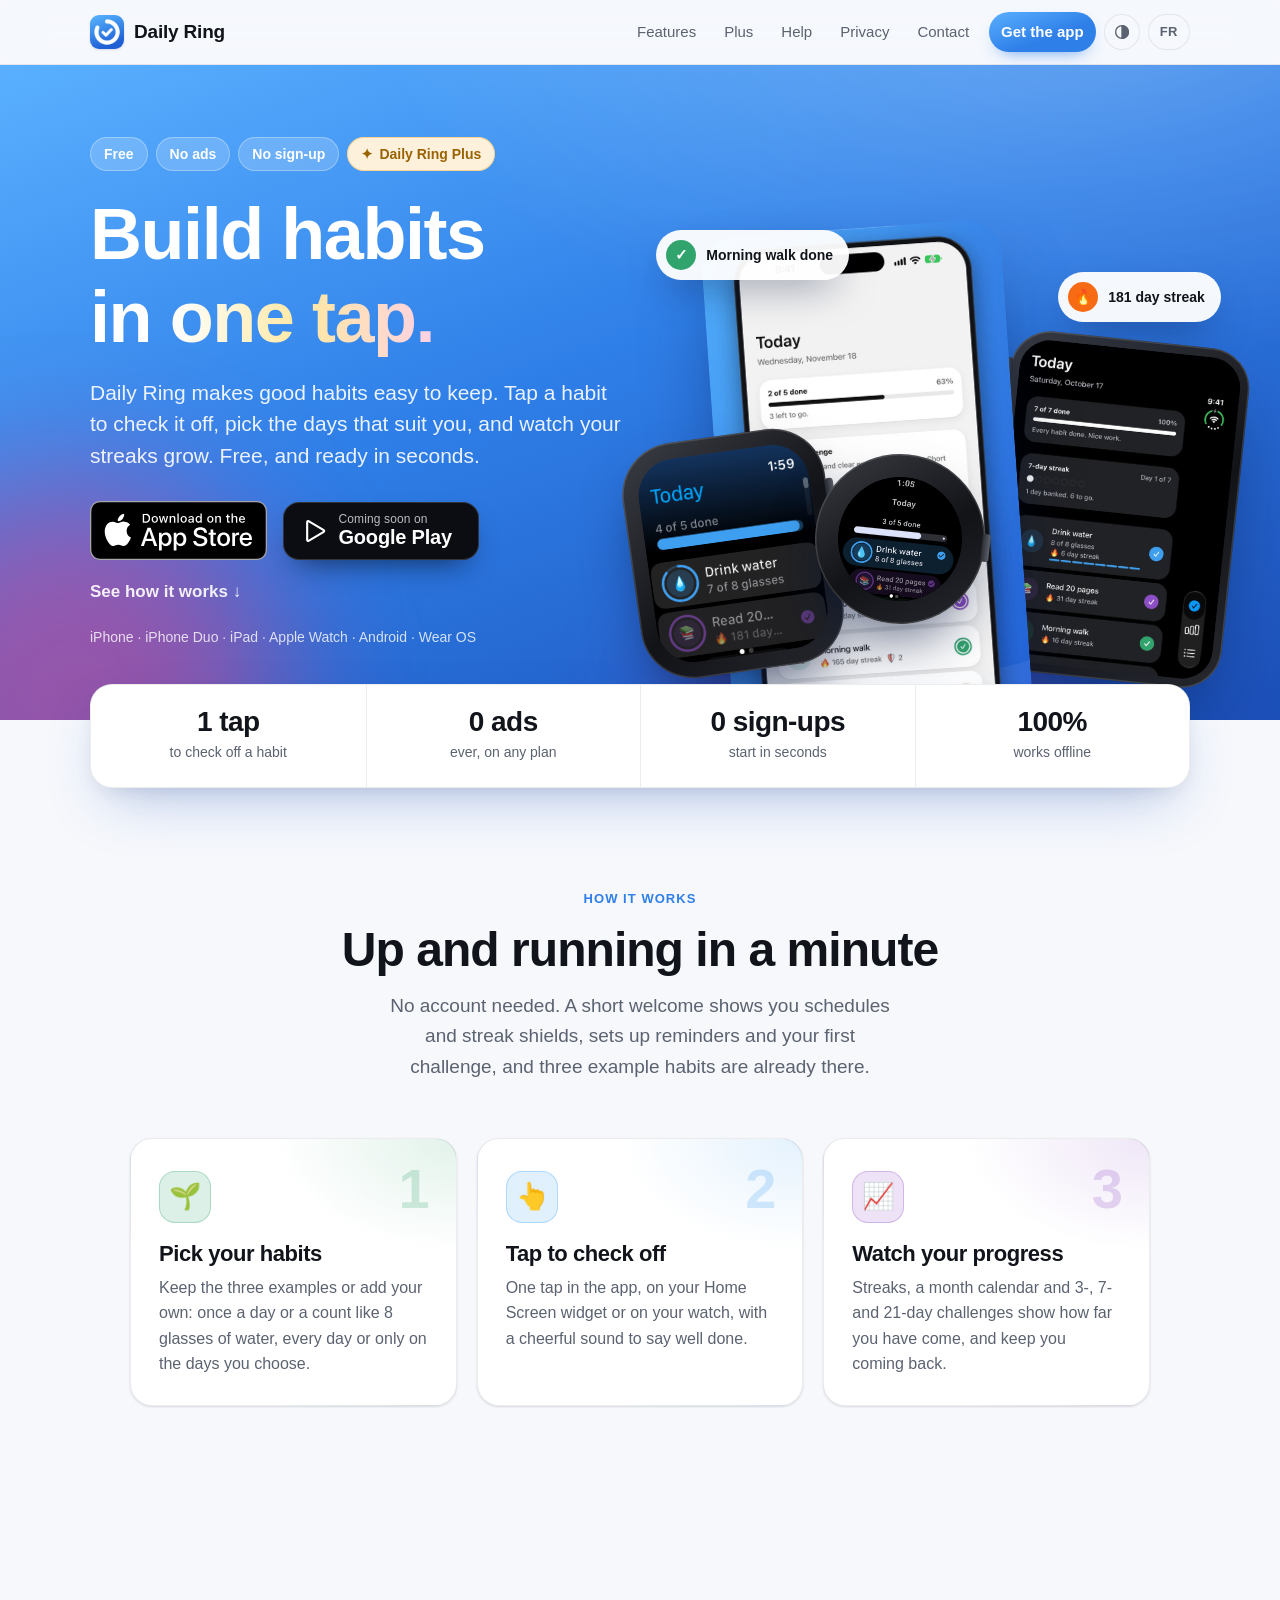
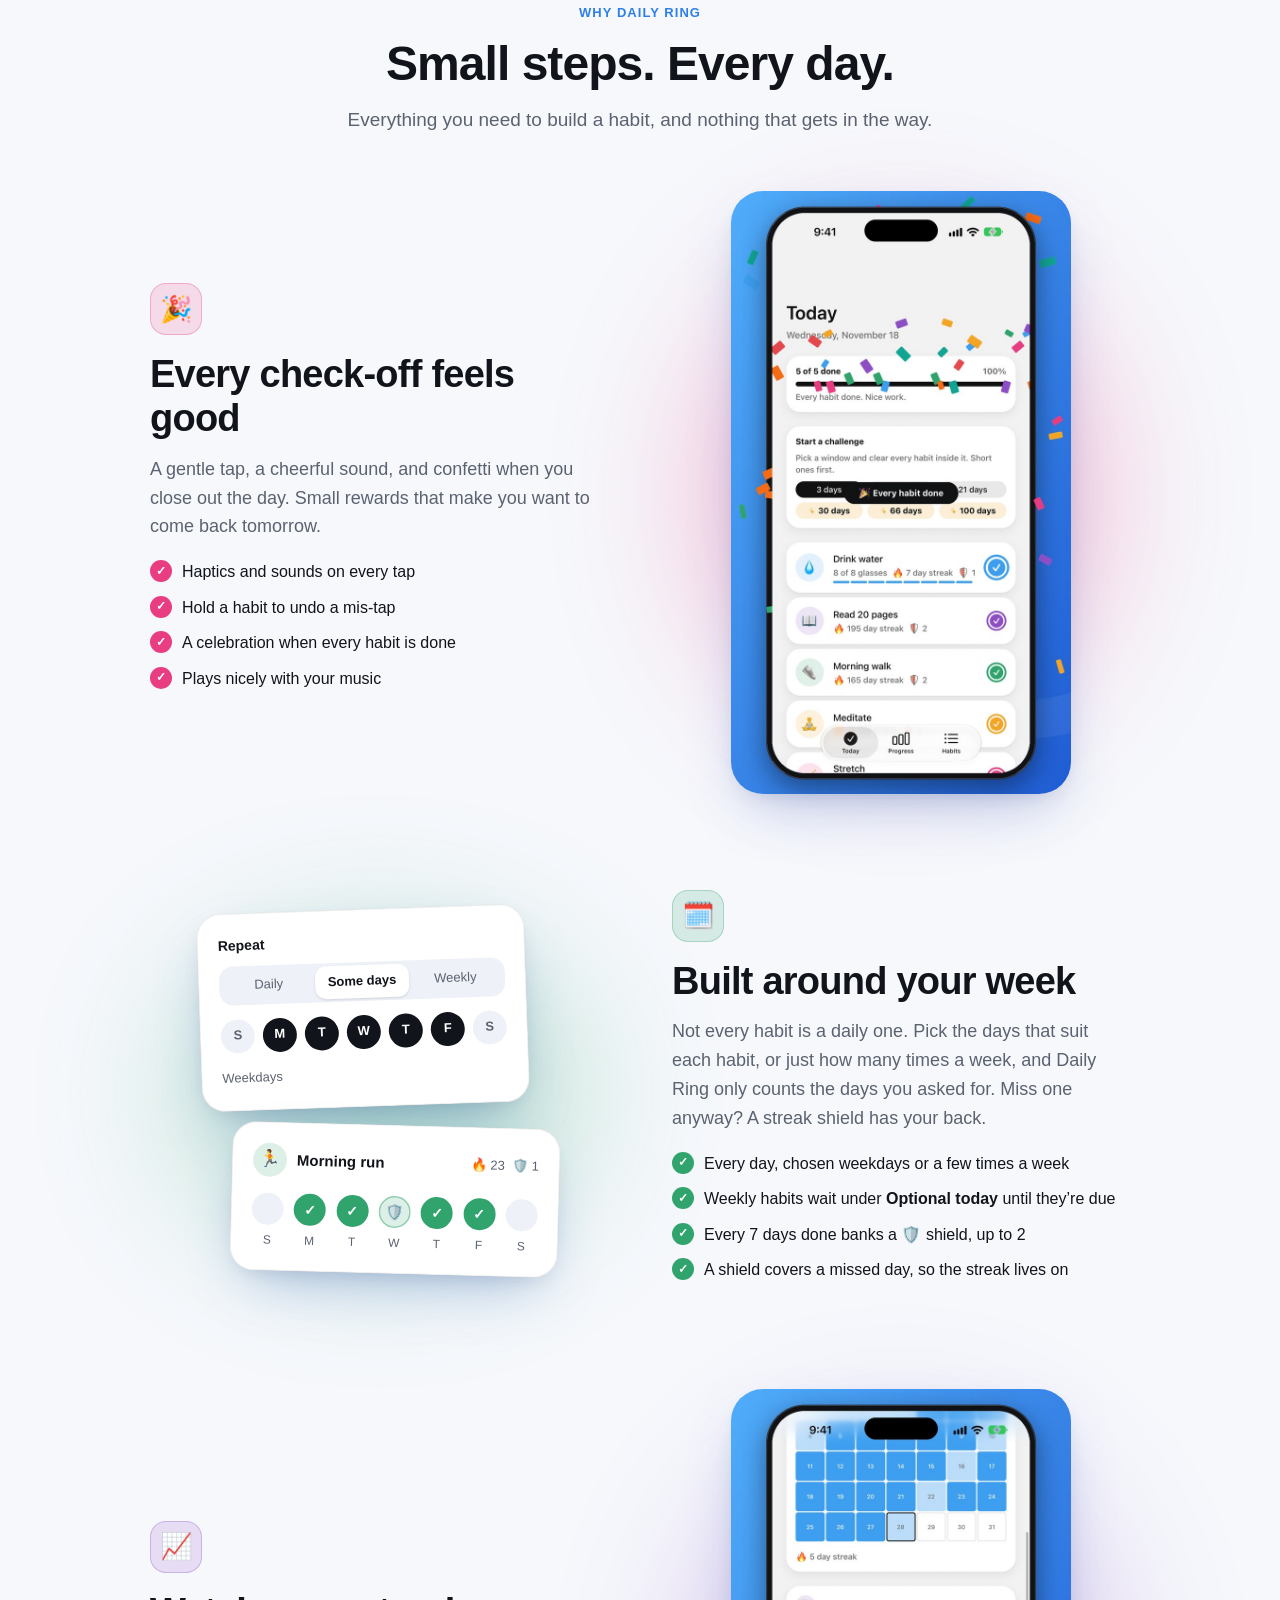
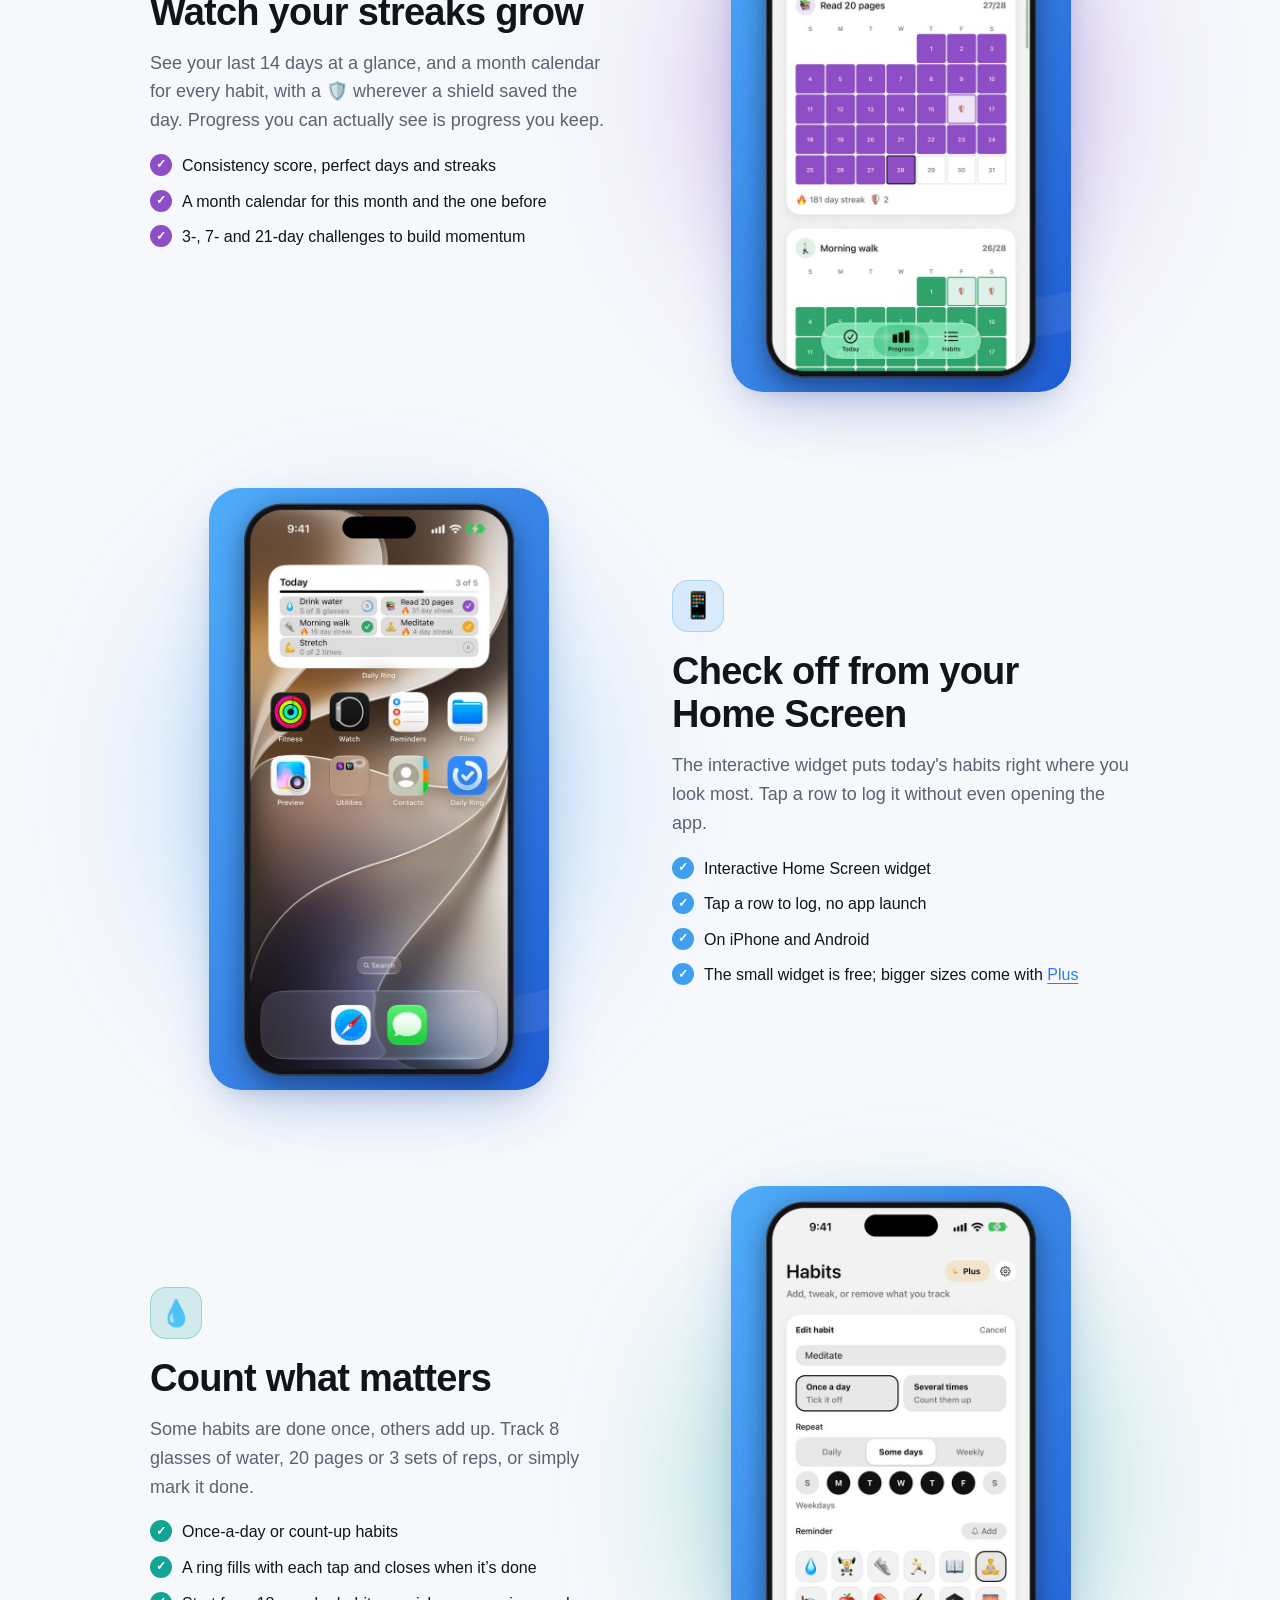
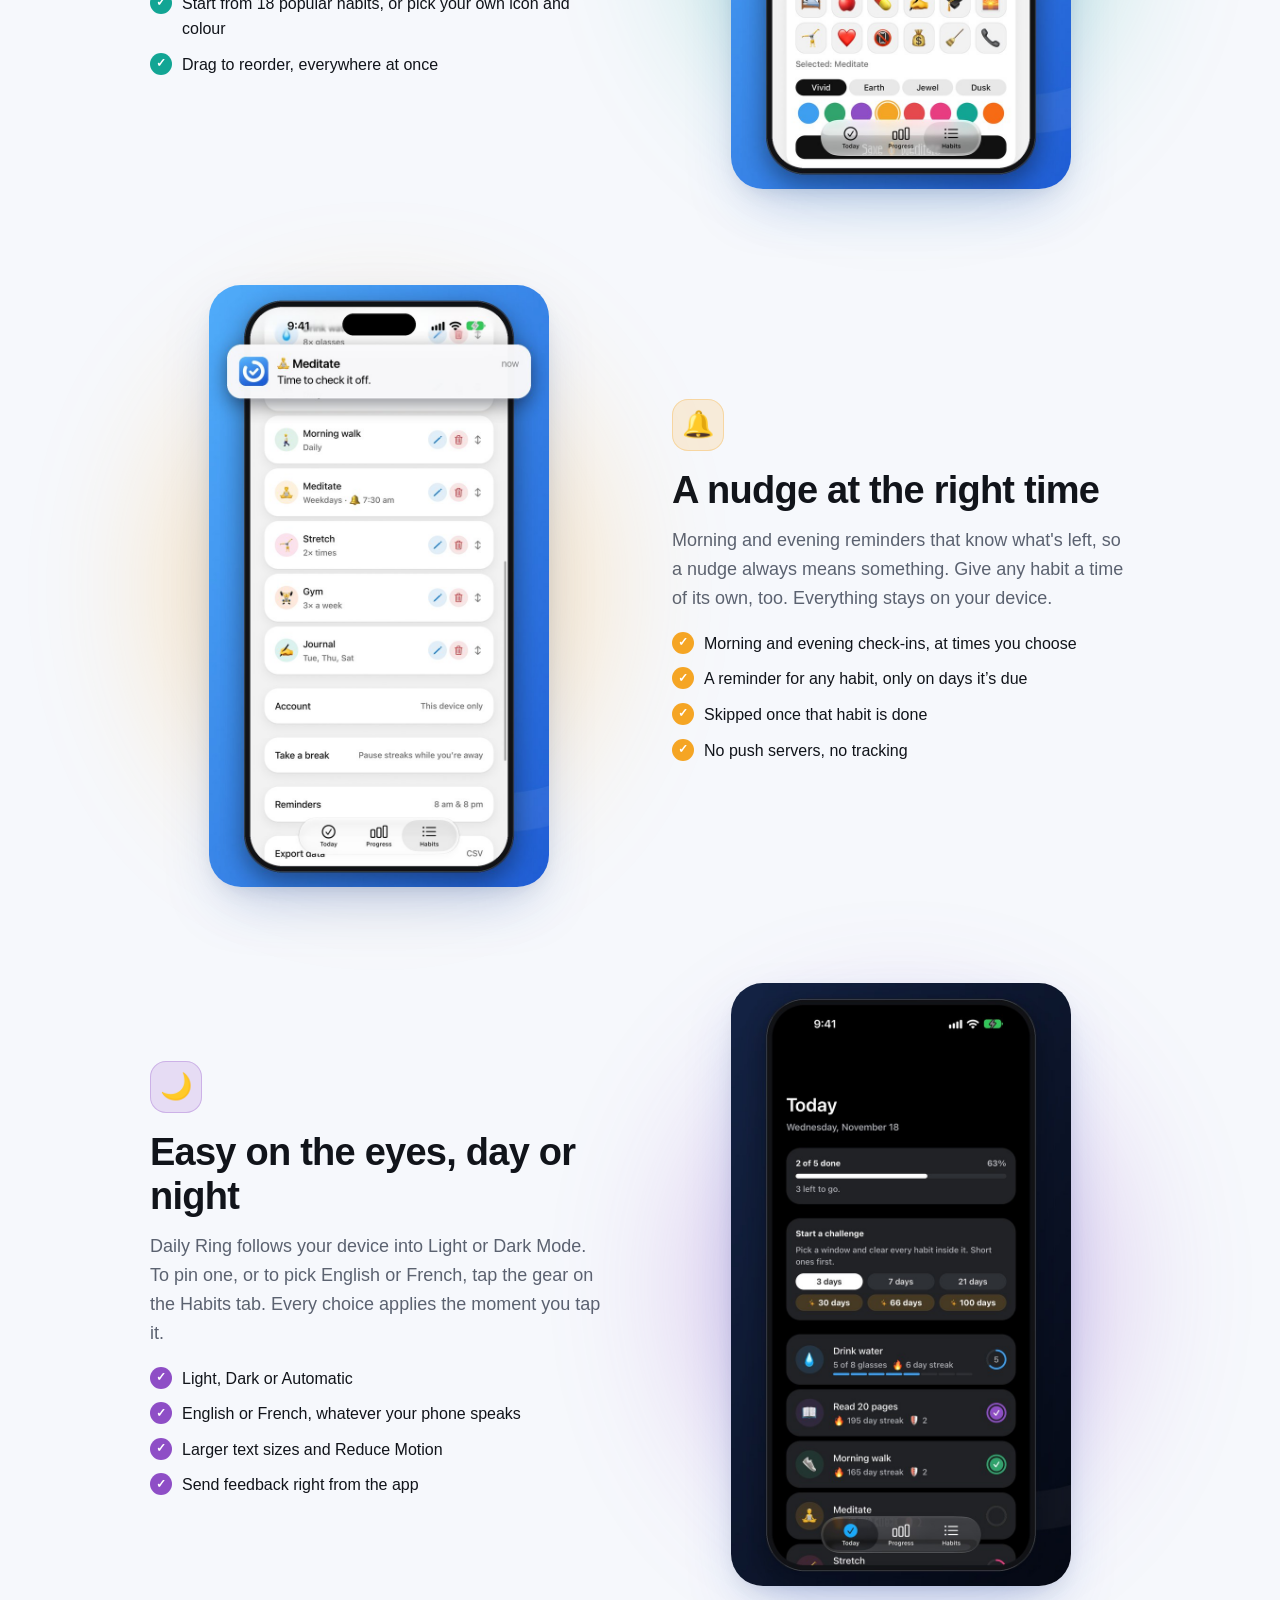
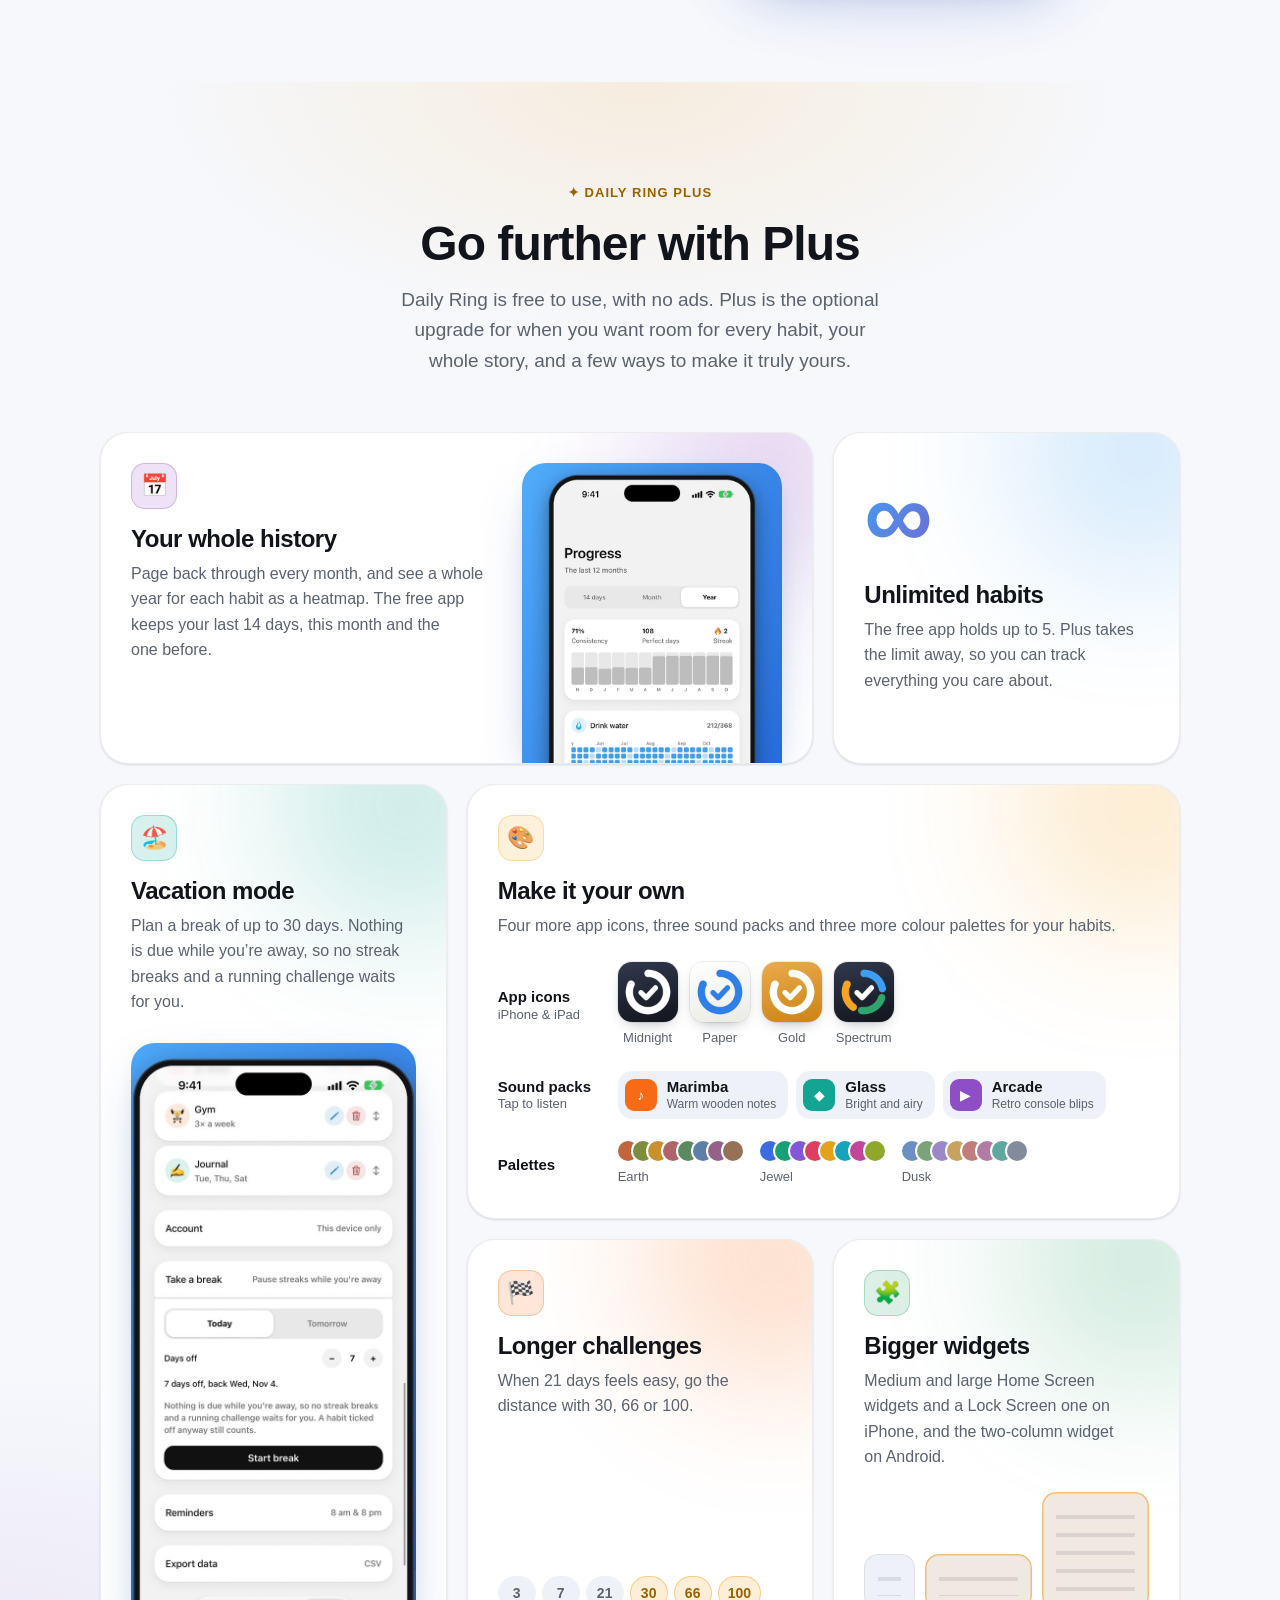
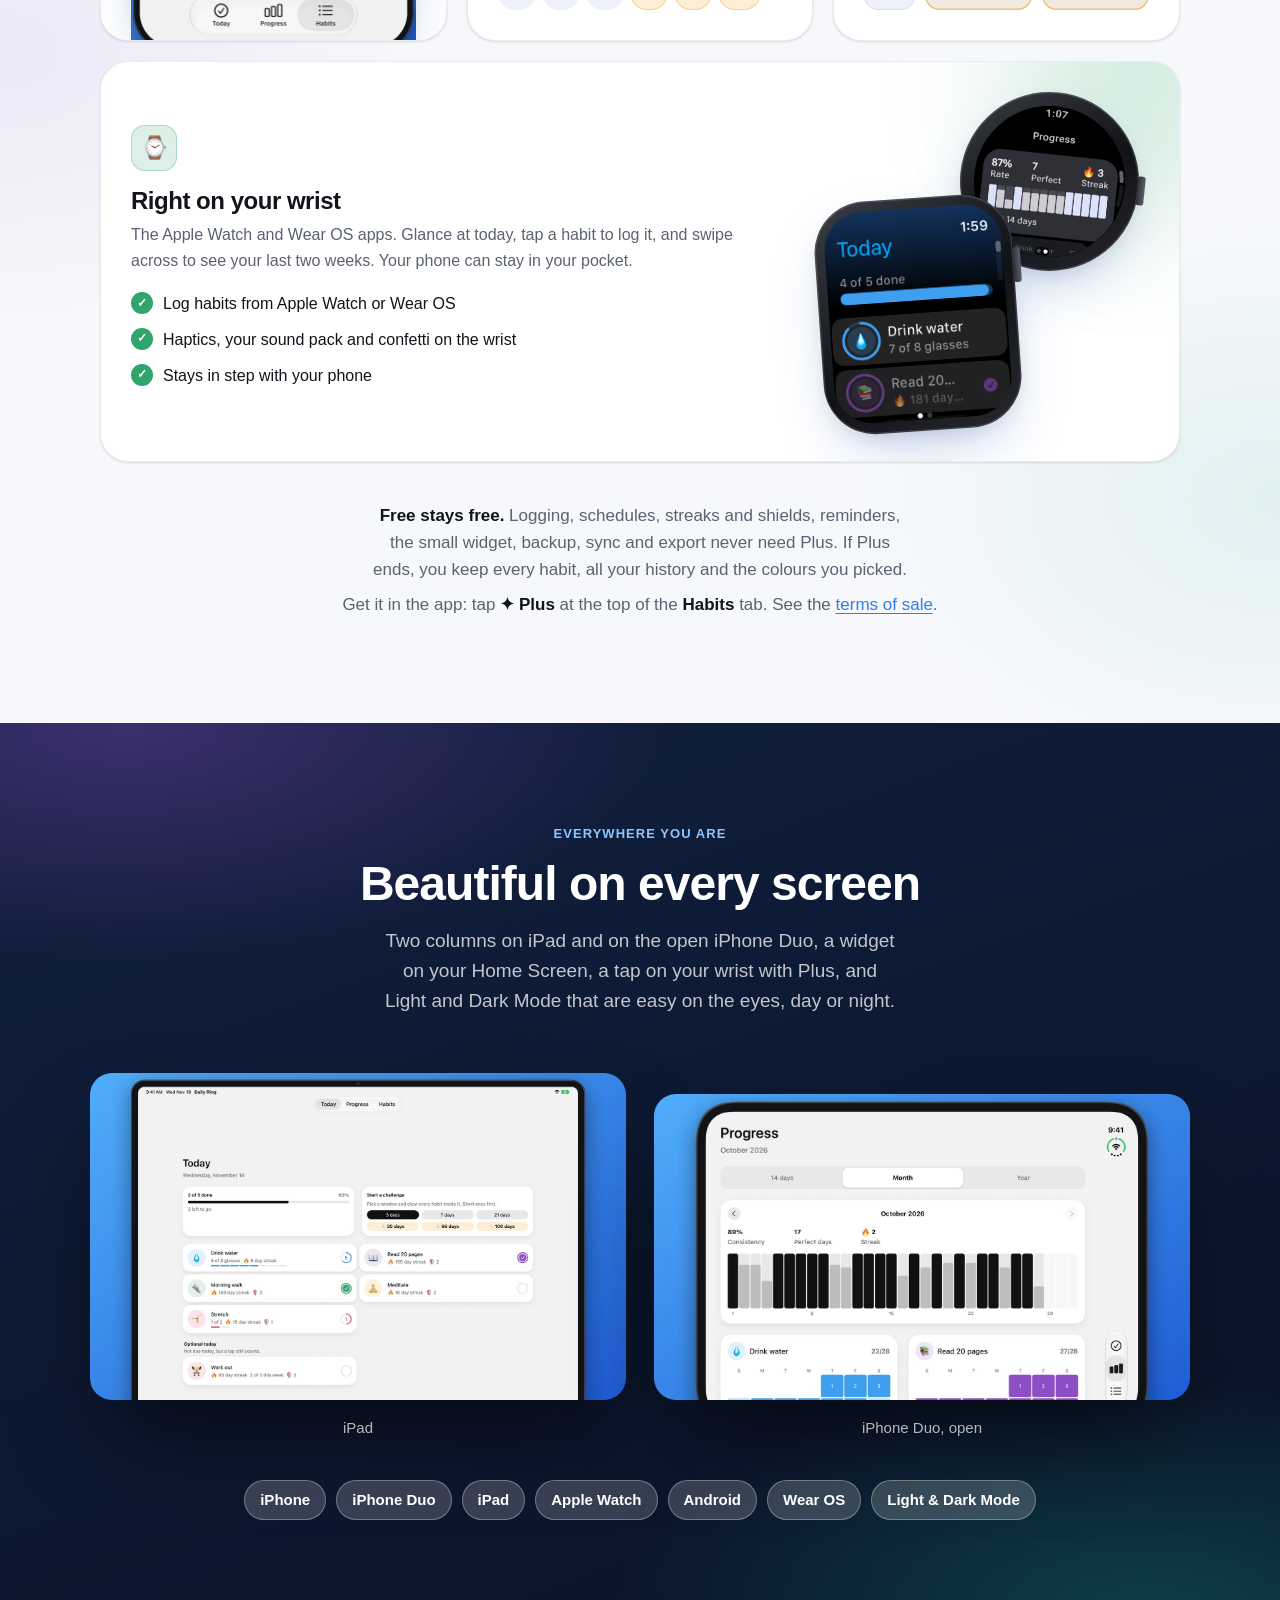
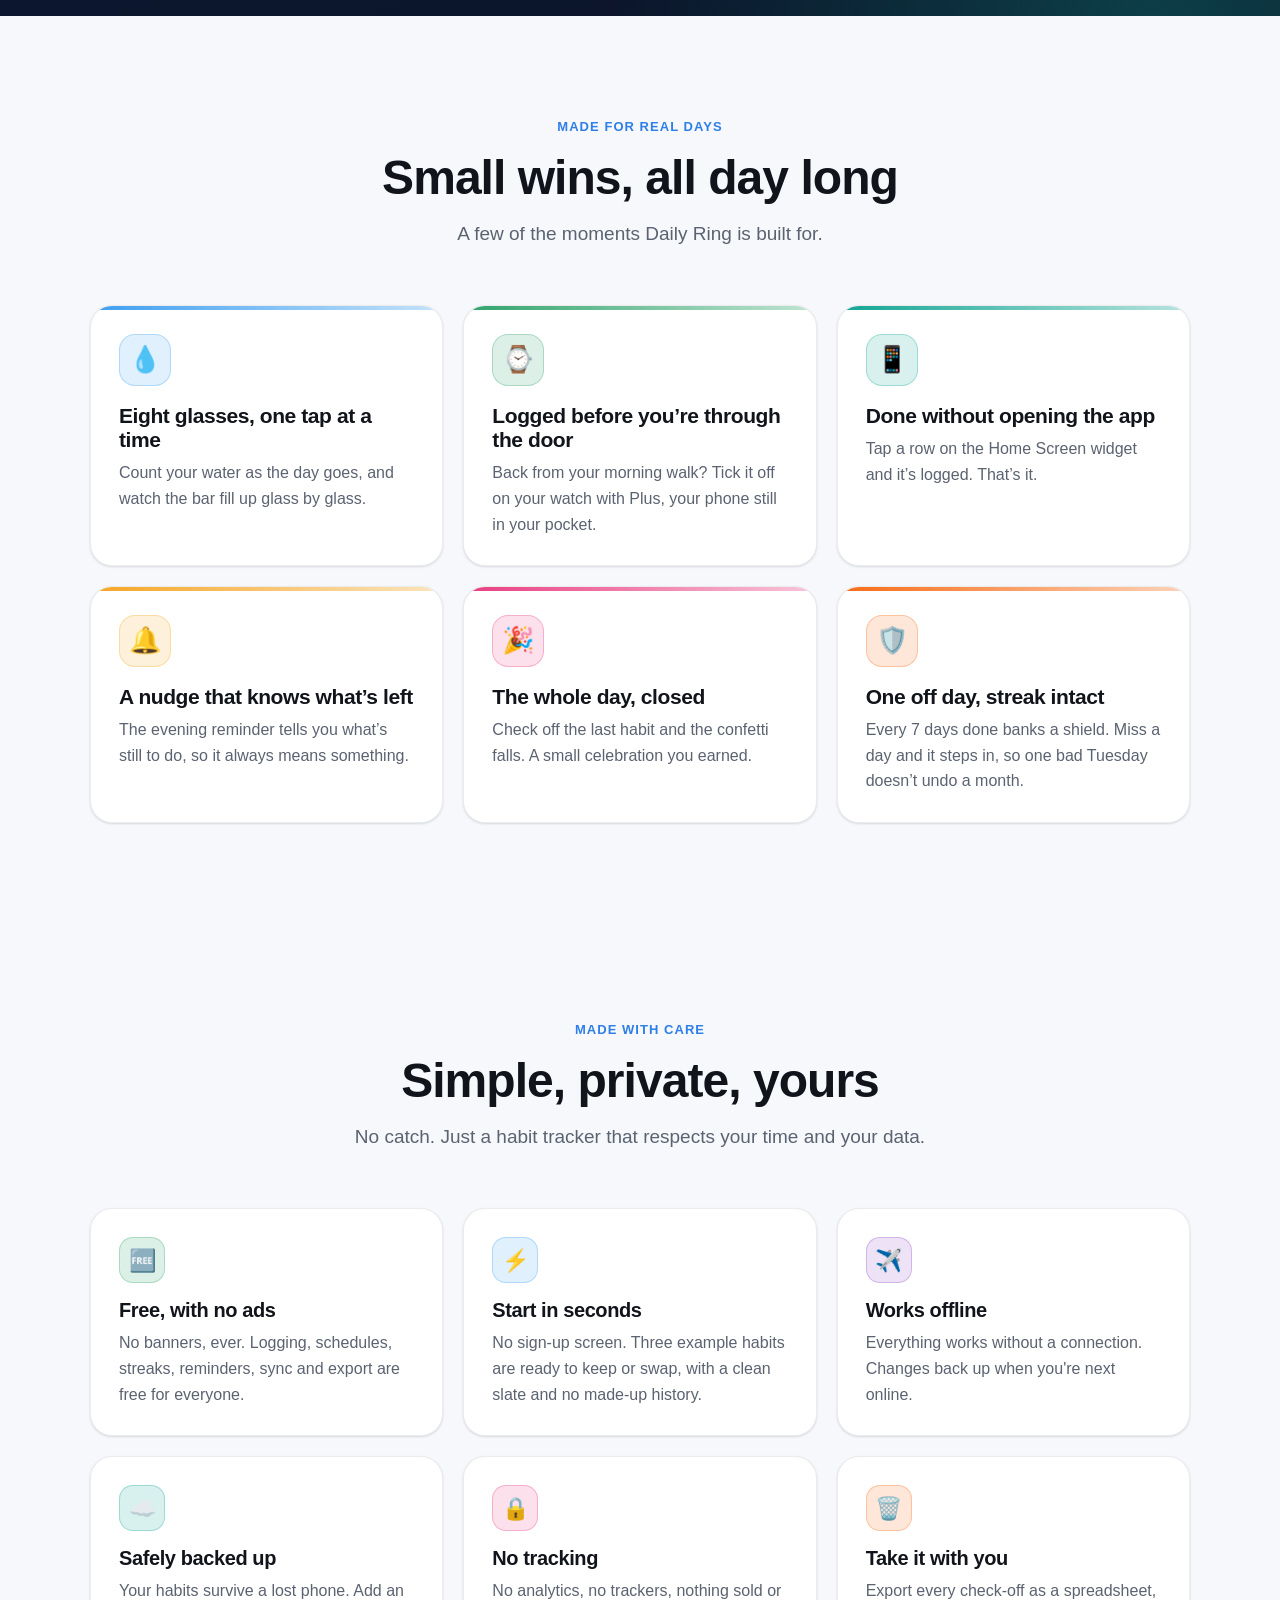
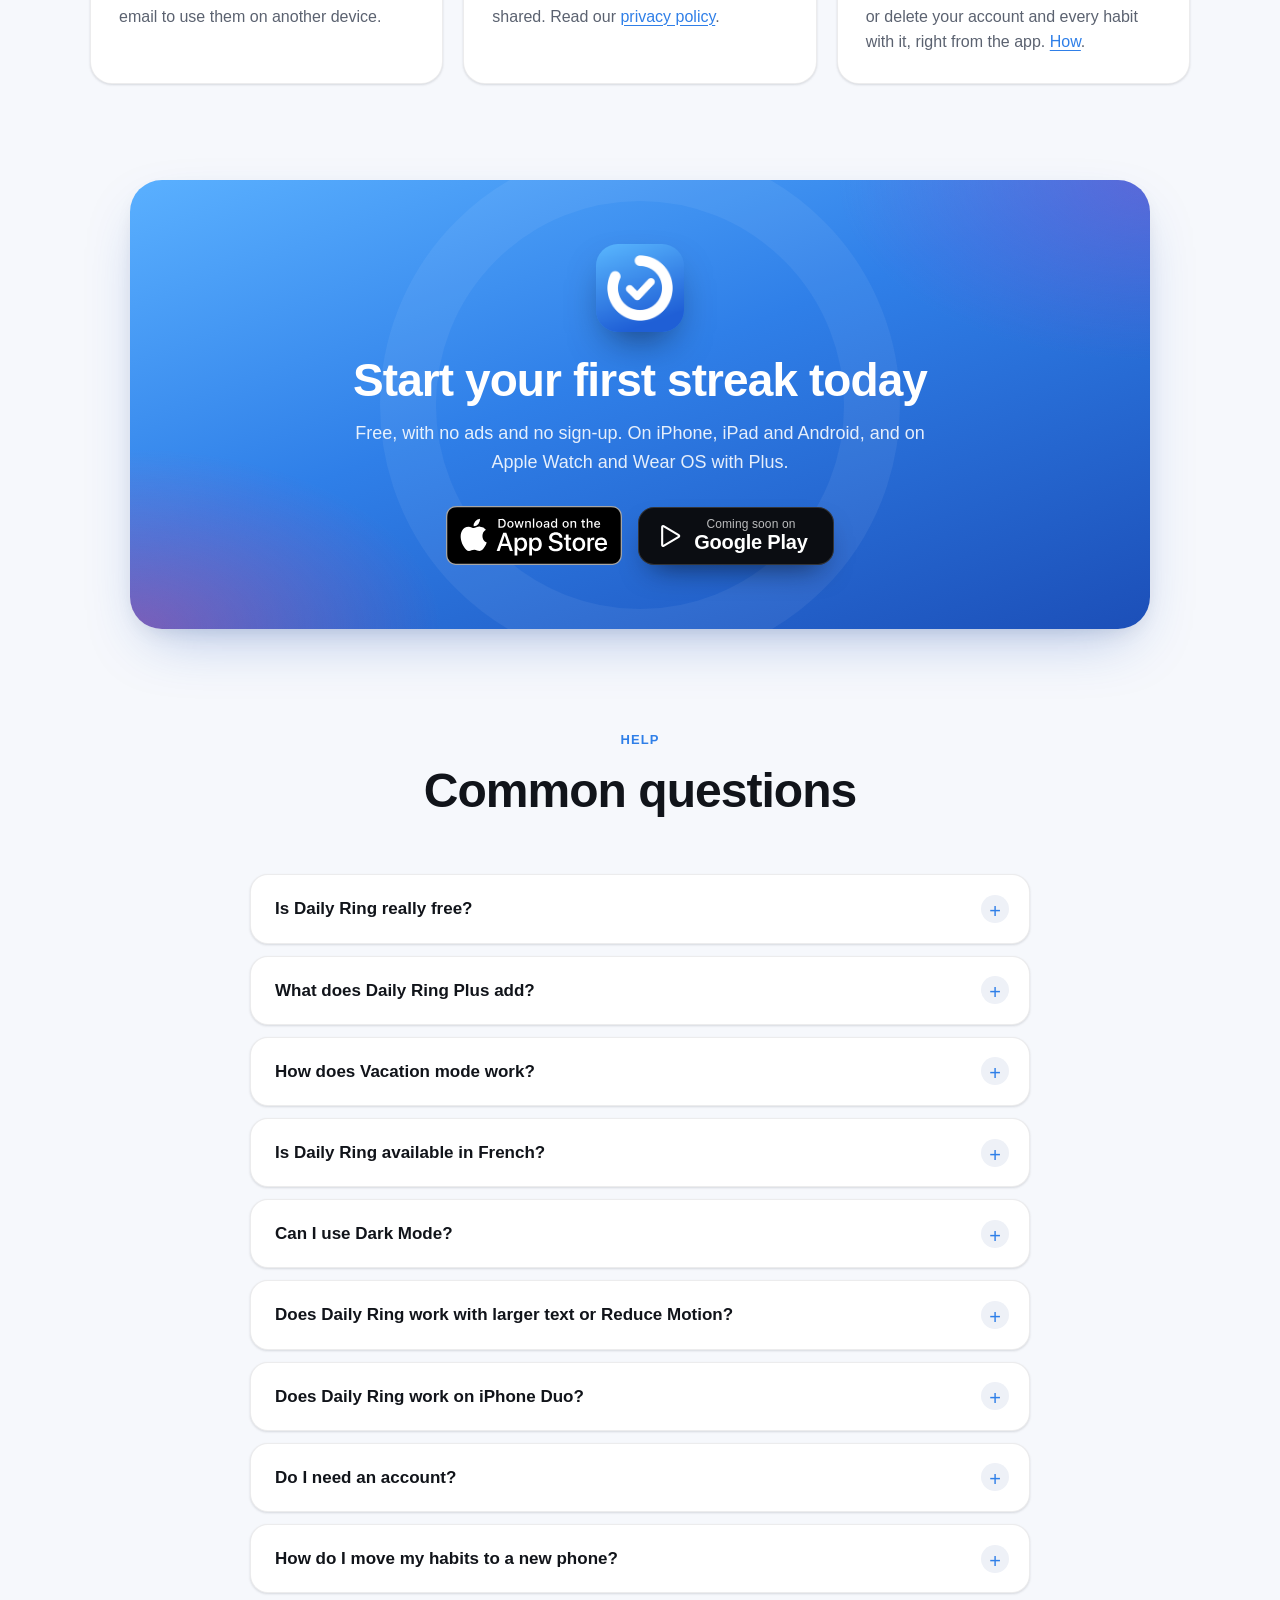
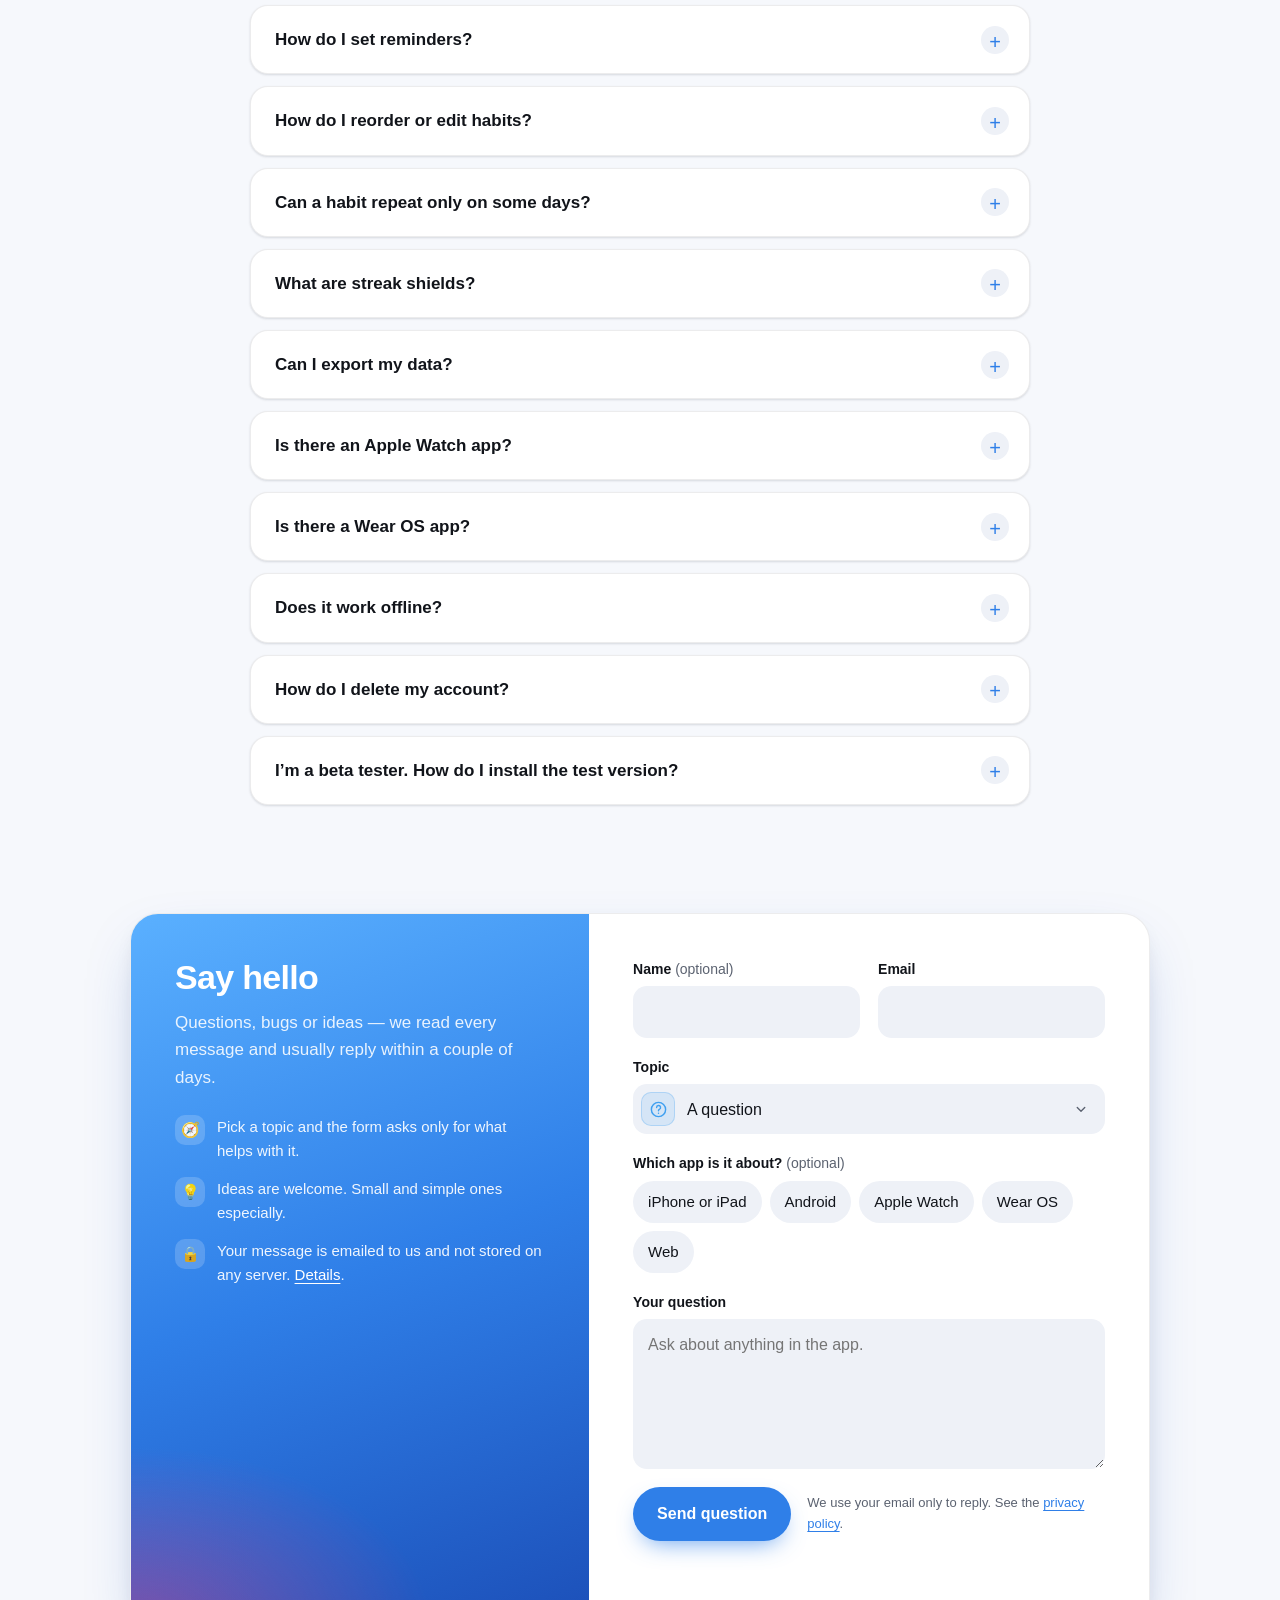
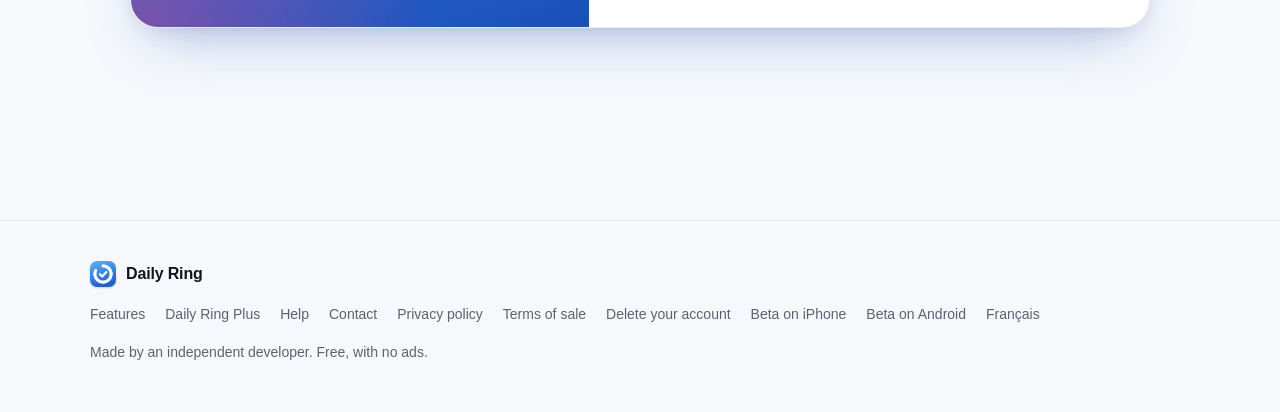
==== commit a1d2424b: "feat: refresh the screenshots for the Today rings and popular habits - Today, confetti, dark and iPa" ====
--- a/index.html
+++ b/index.html
@@ -310,7 +310,7 @@
               <ul class="ticks">
                 <li>Once-a-day or count-up habits</li>
                 <li>A ring fills with each tap and closes when it’s done</li>
-                <li>Pick an icon and a colour</li>
+                <li>Start from 18 popular habits, or pick your own icon and colour</li>
                 <li>Drag to reorder, everywhere at once</li>
               </ul>
             </div>
